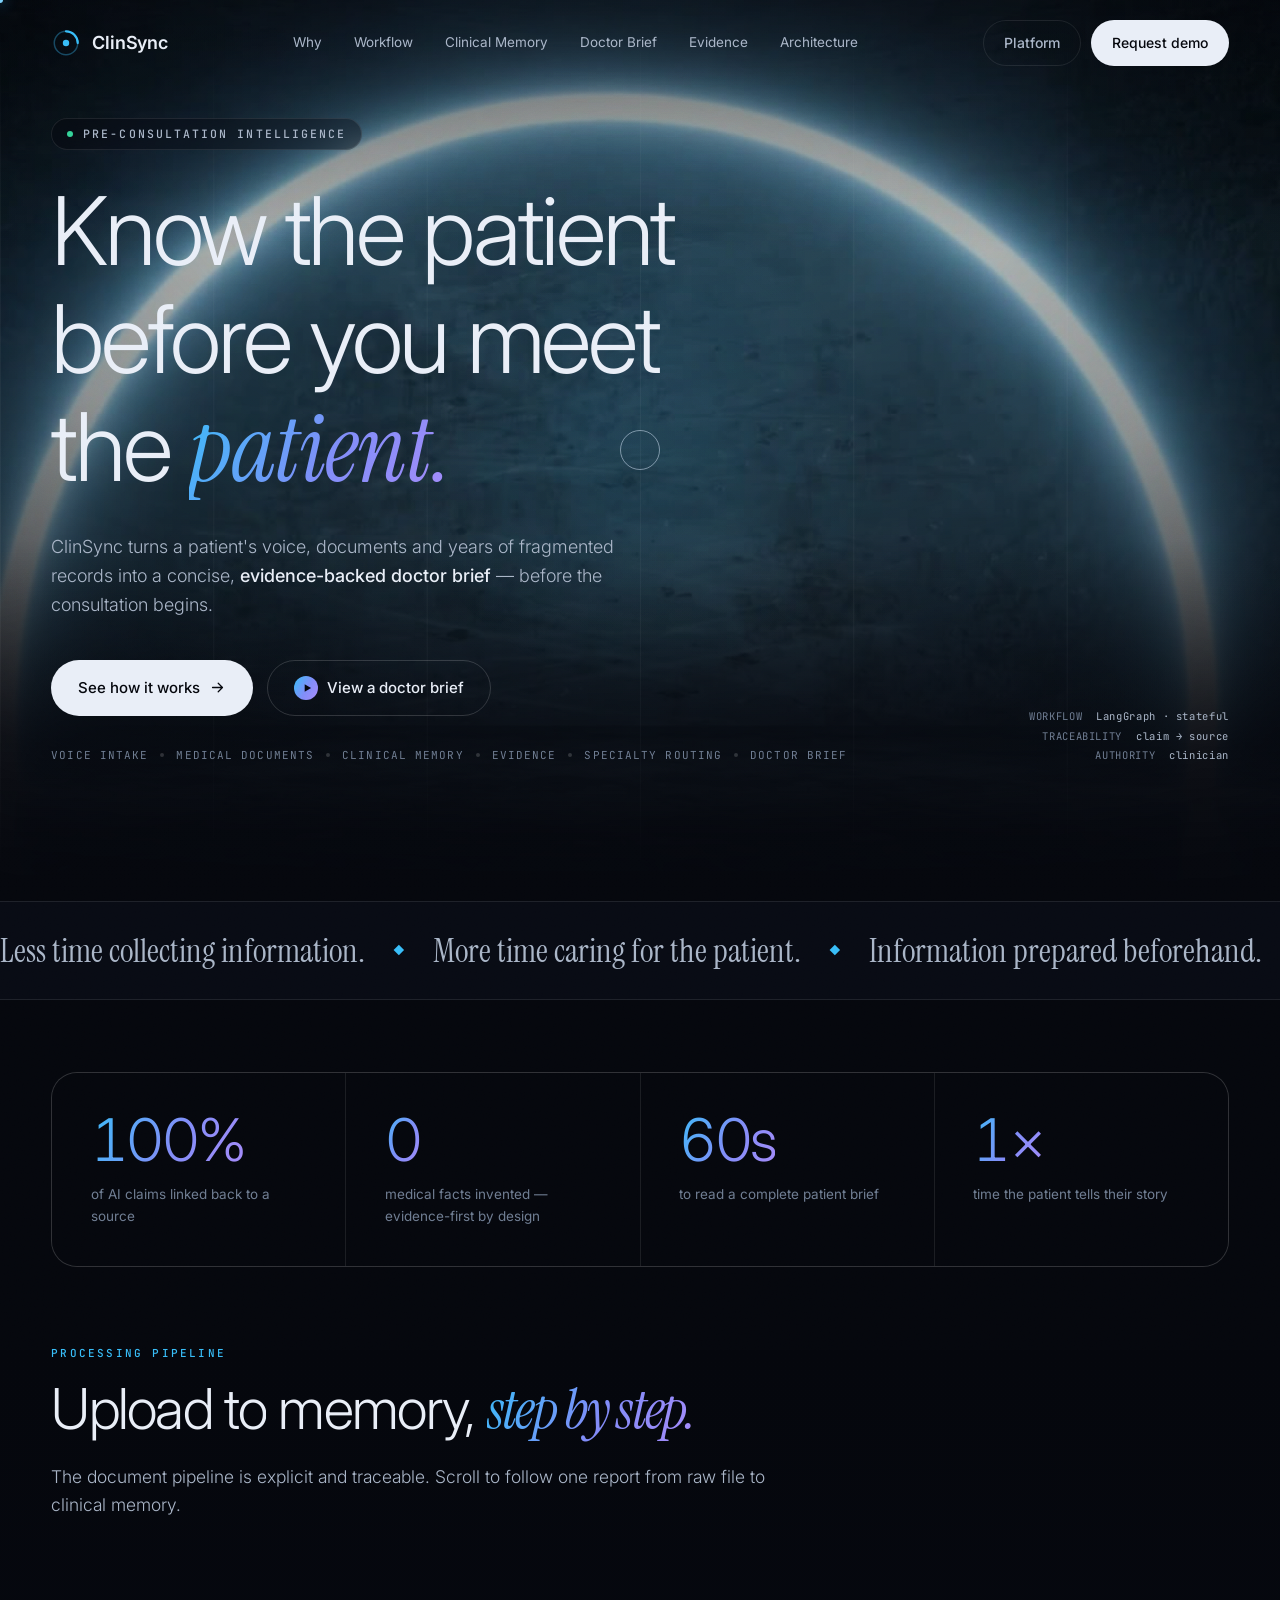
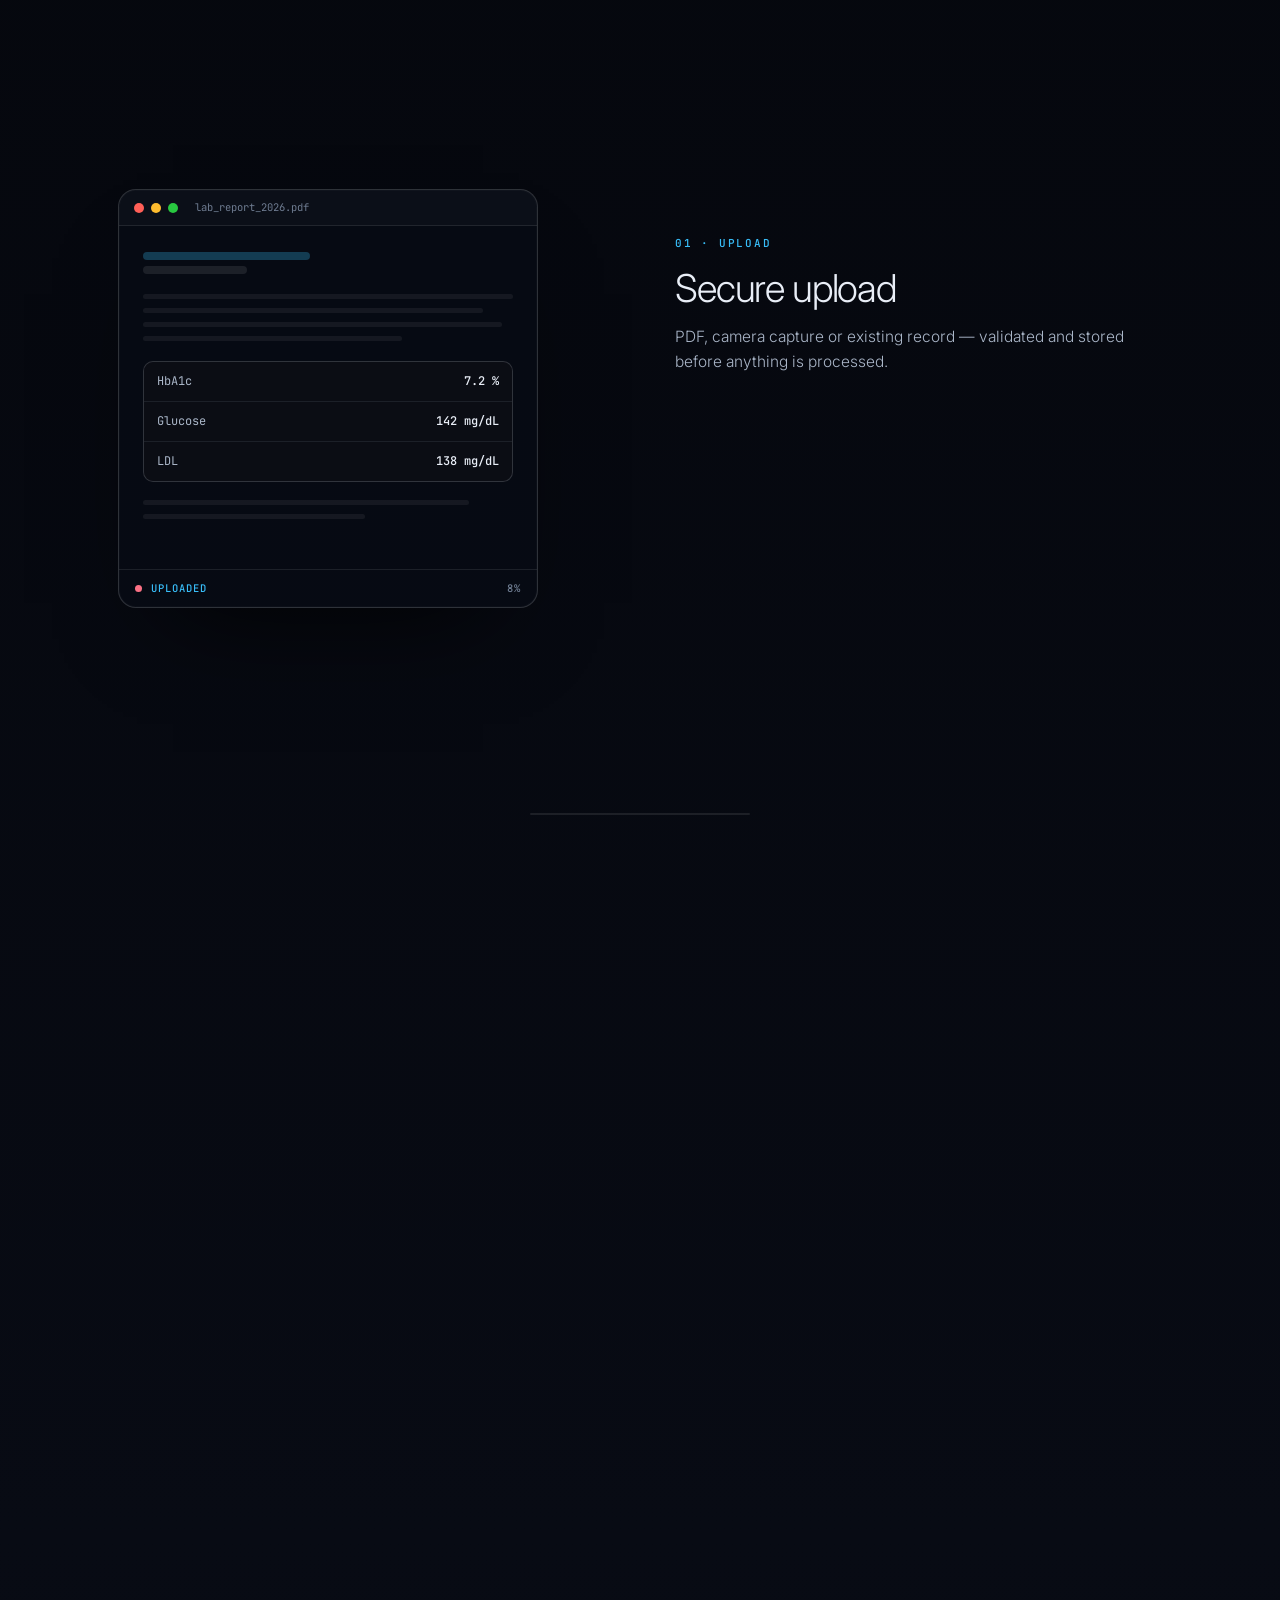
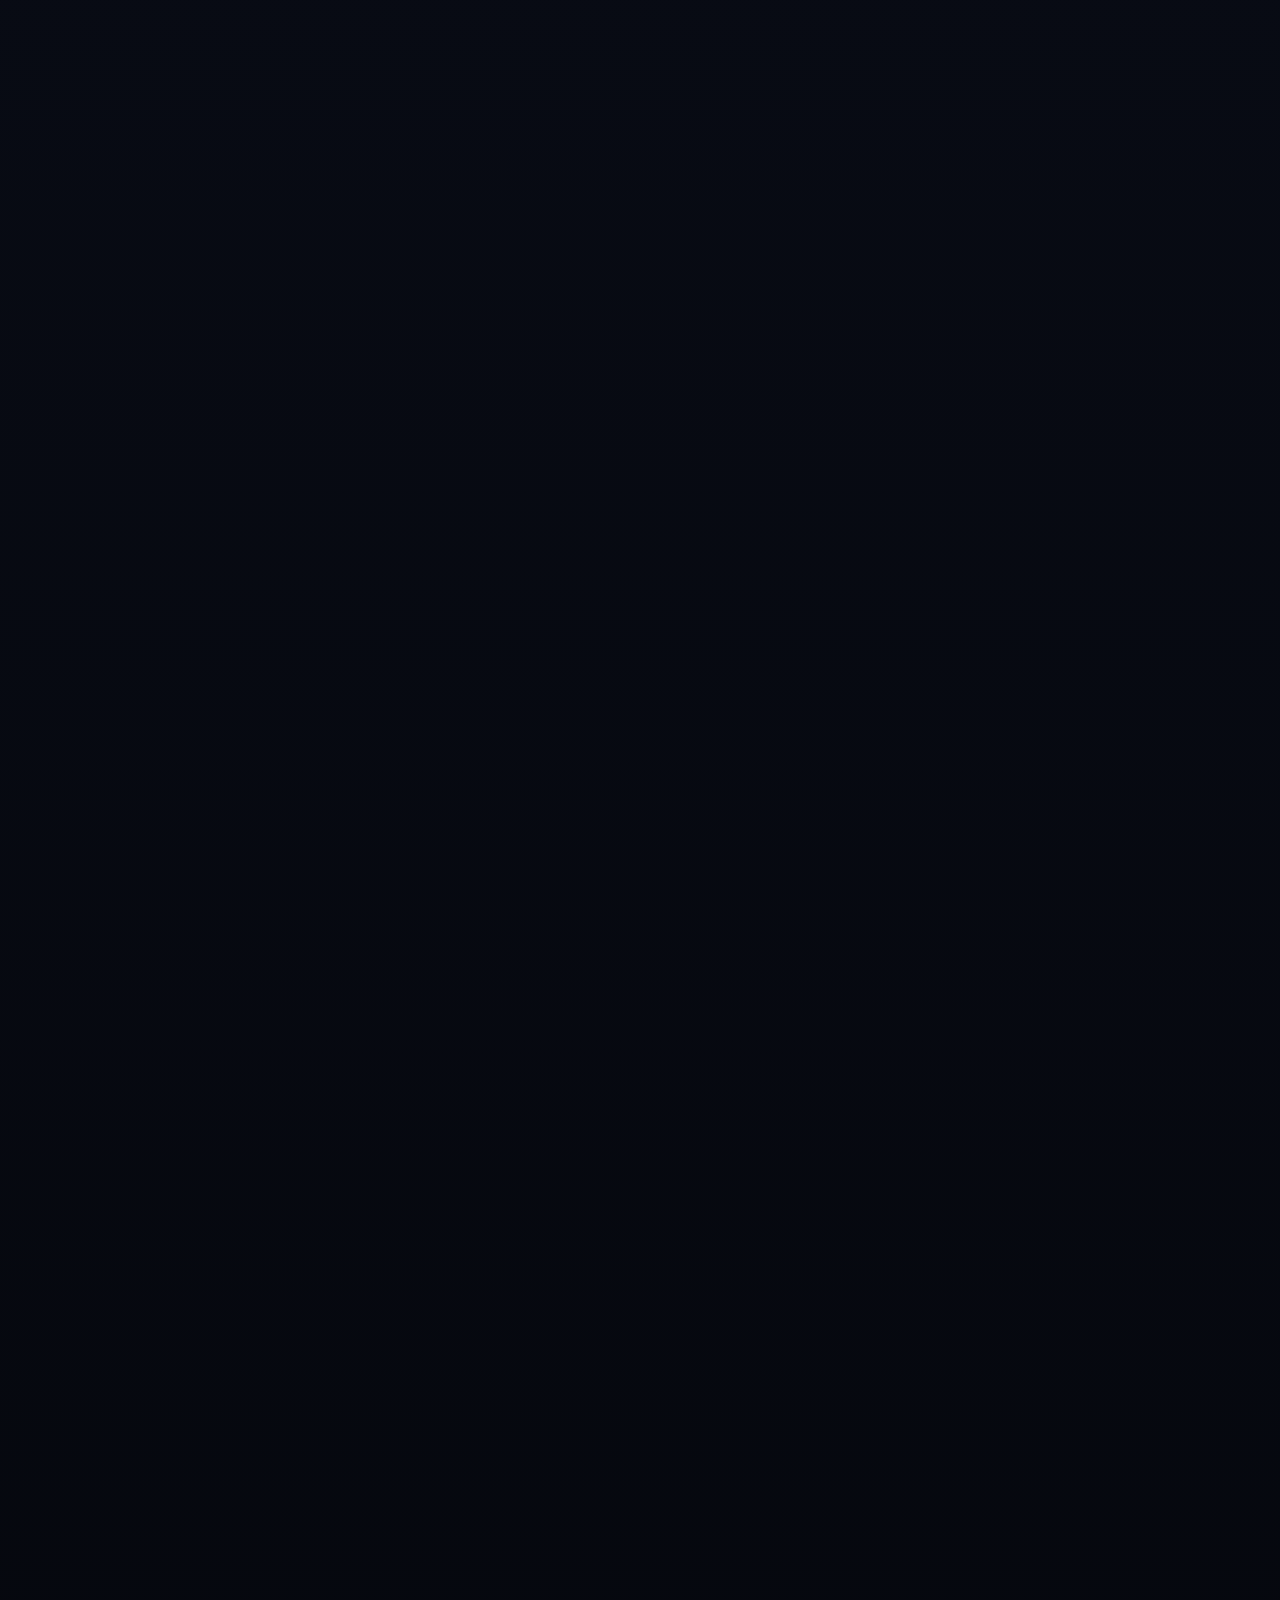
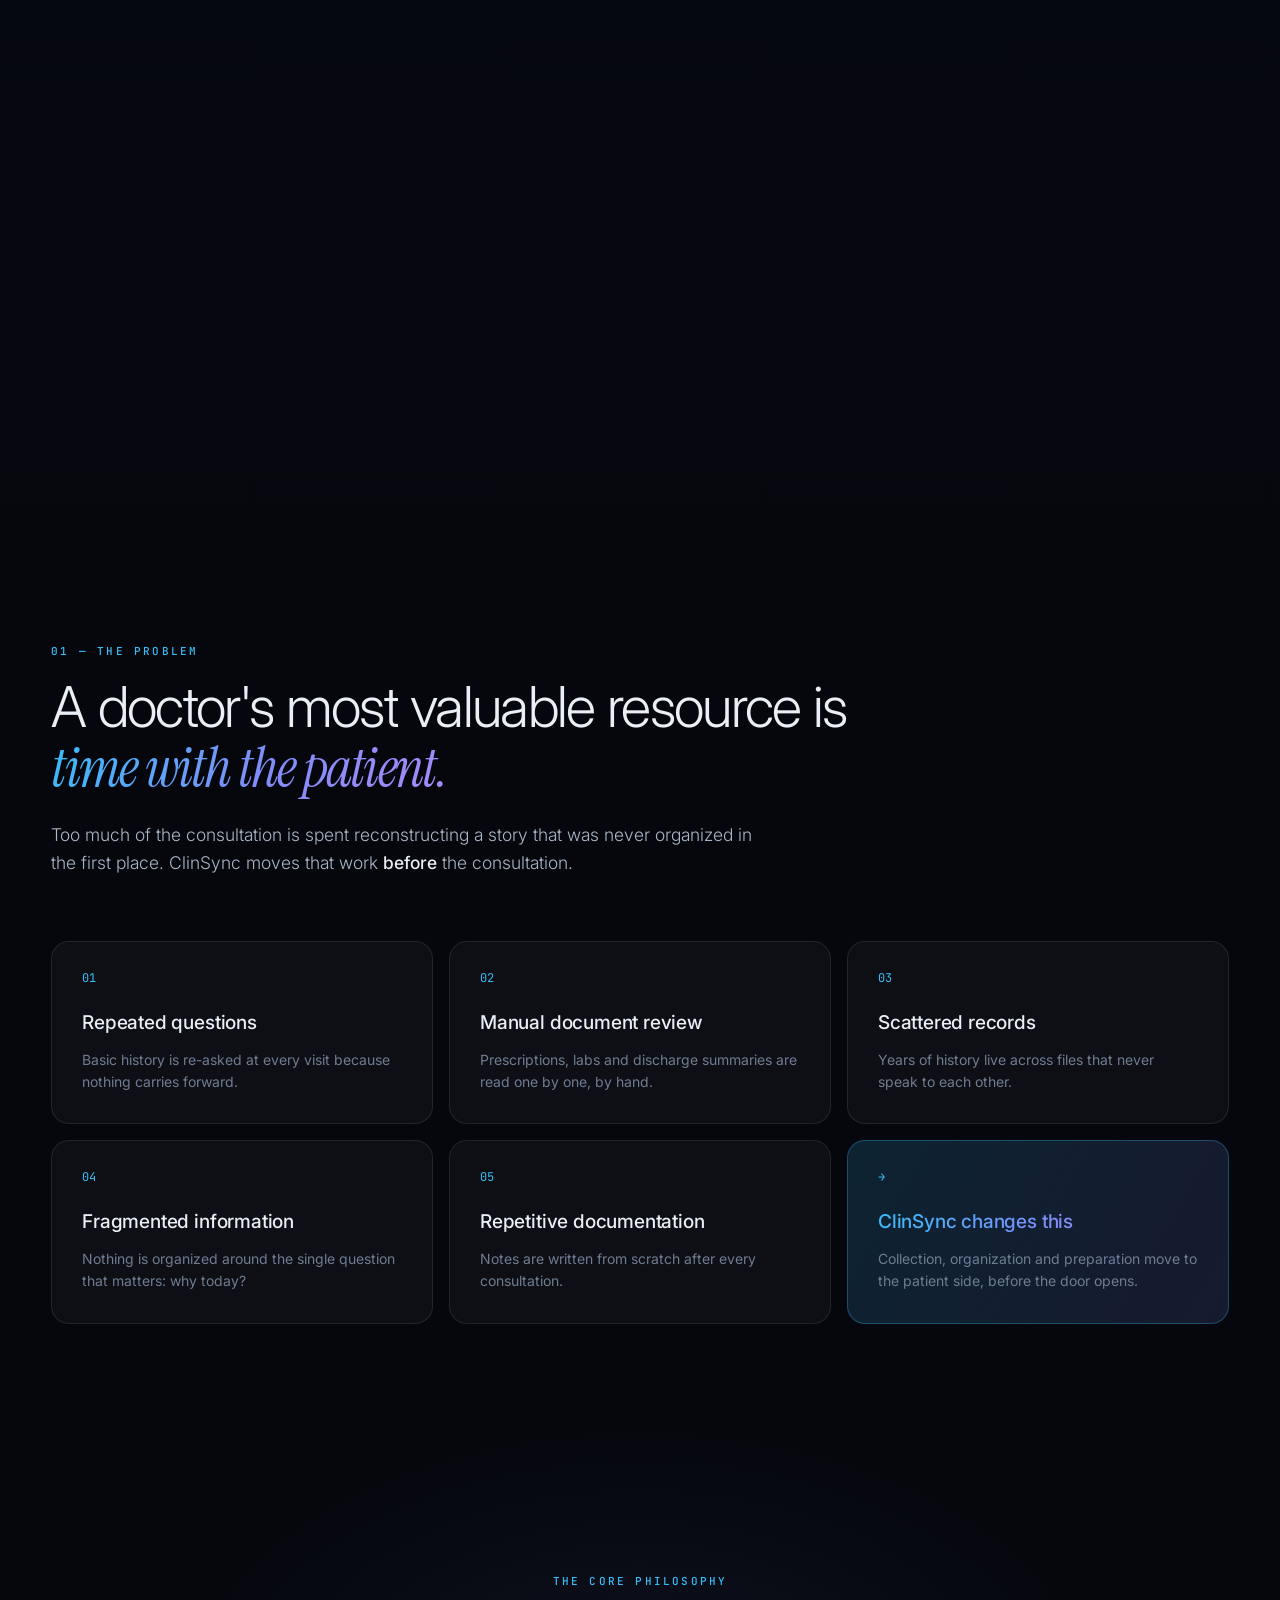
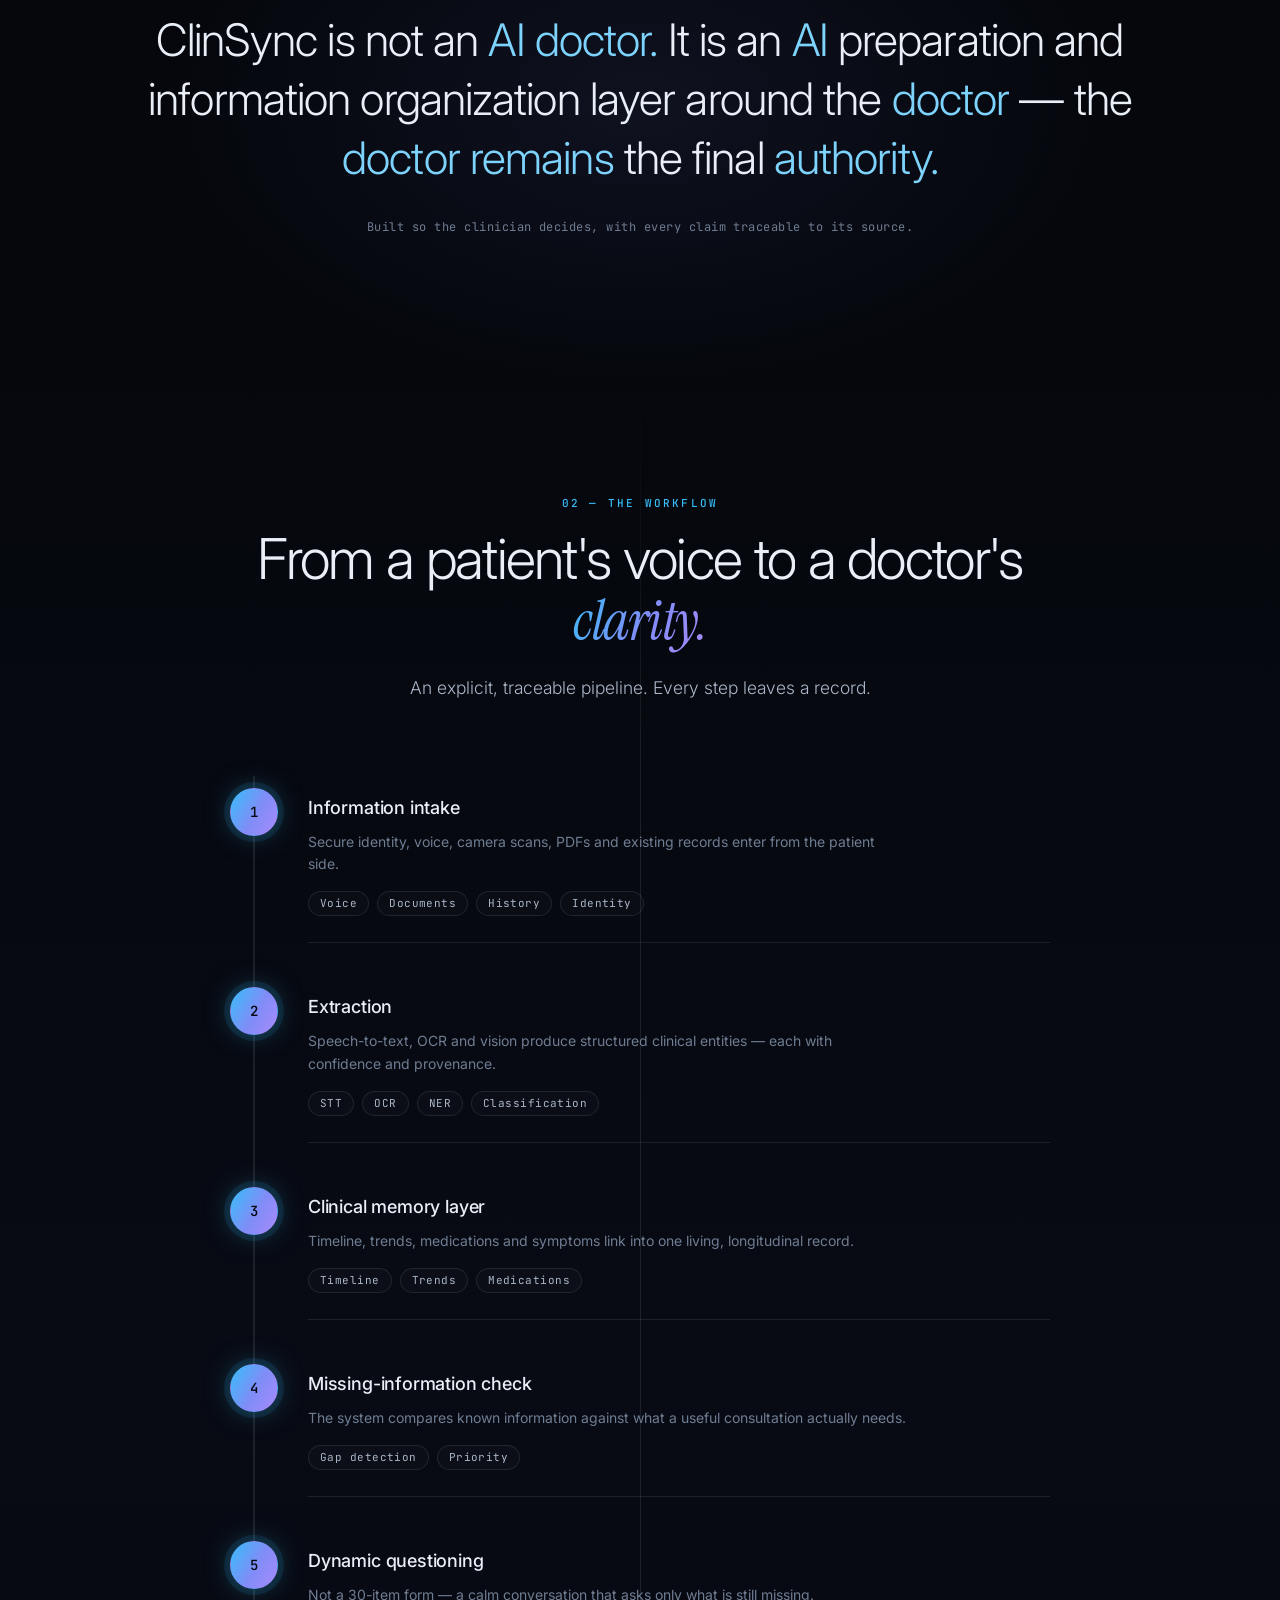
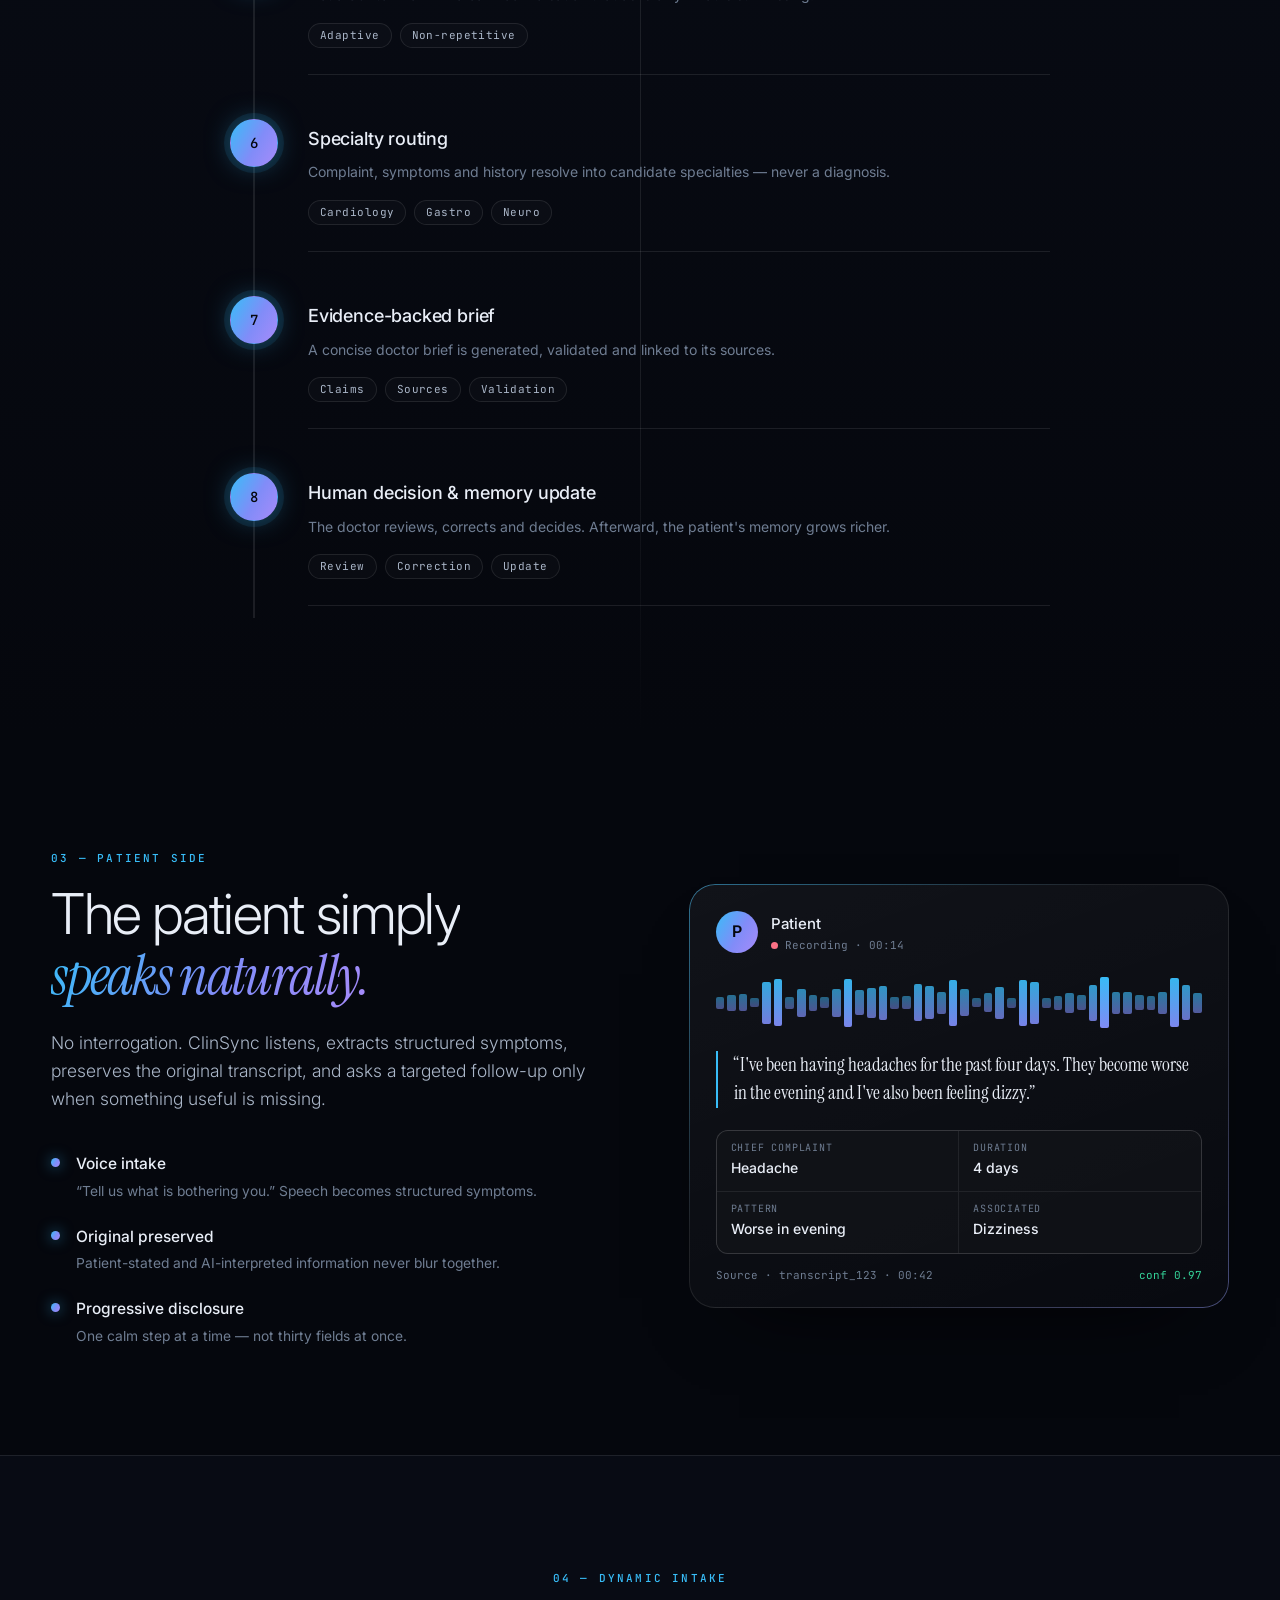
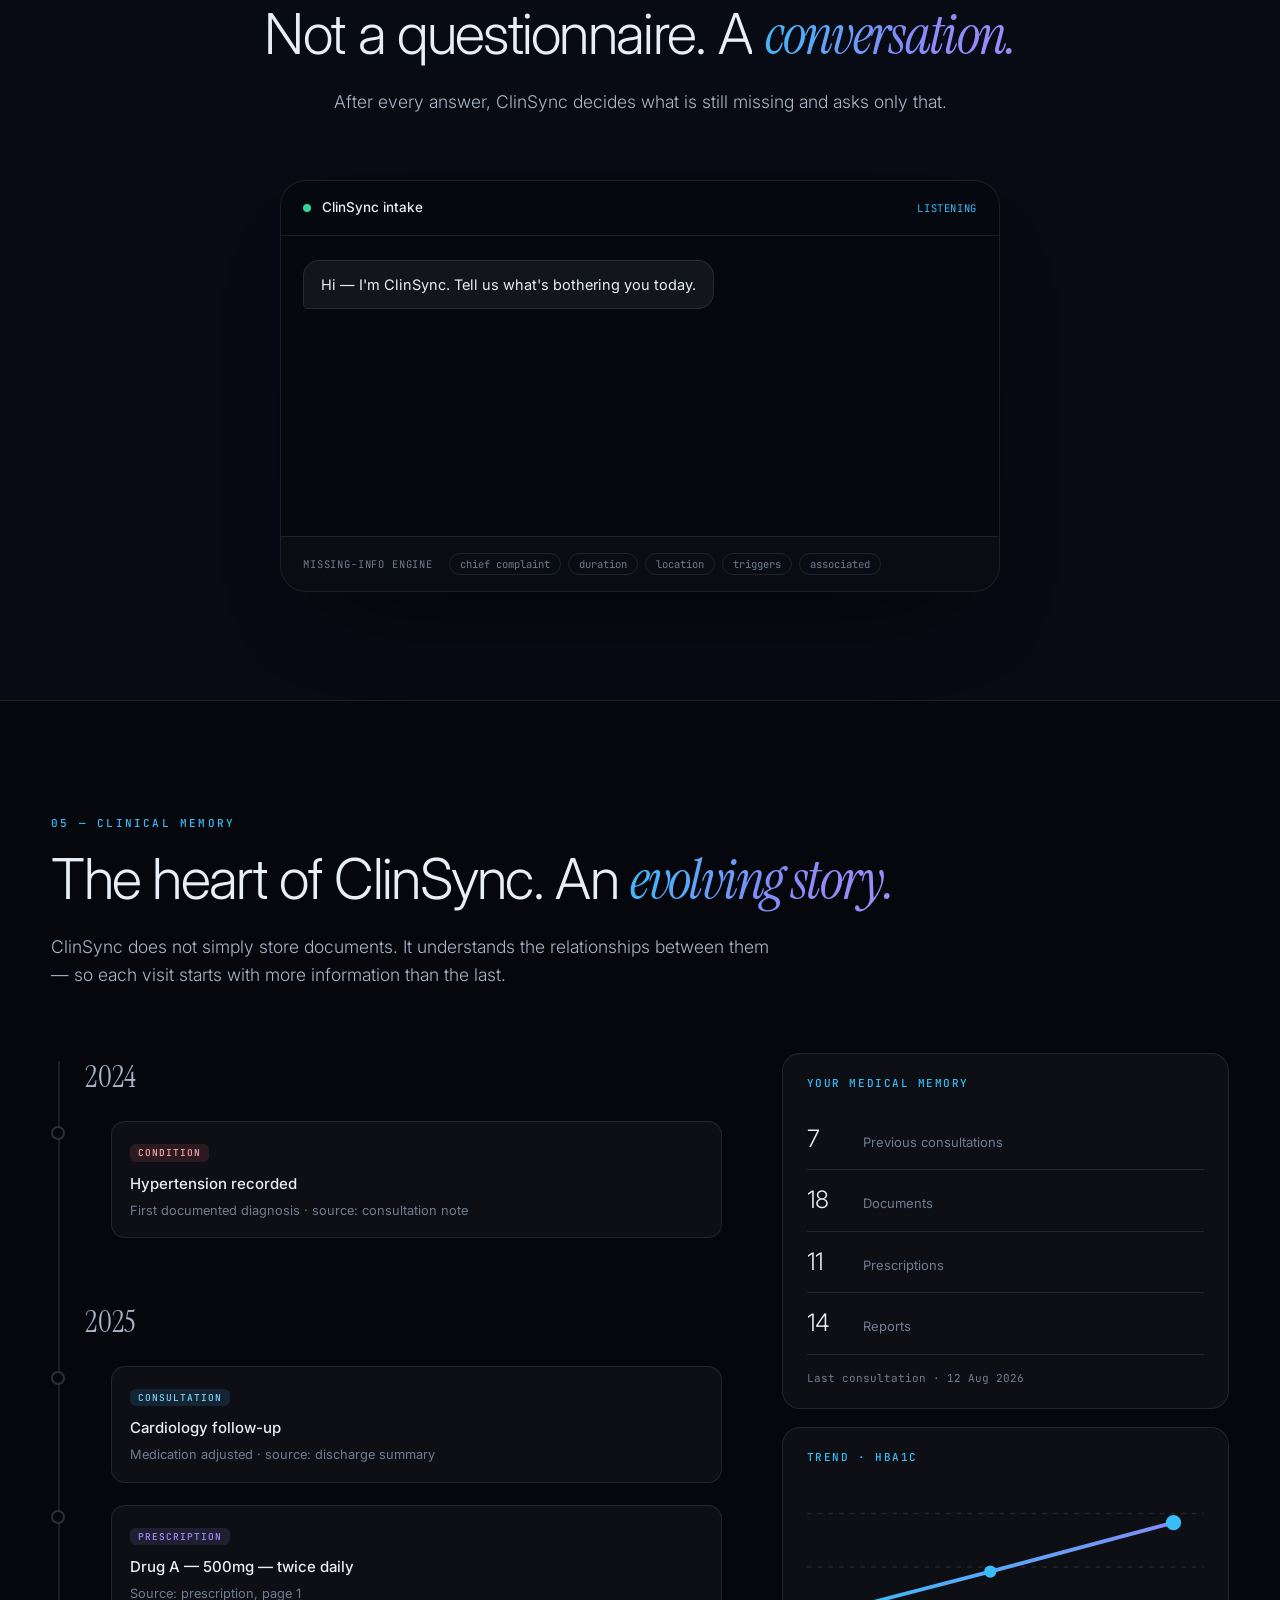
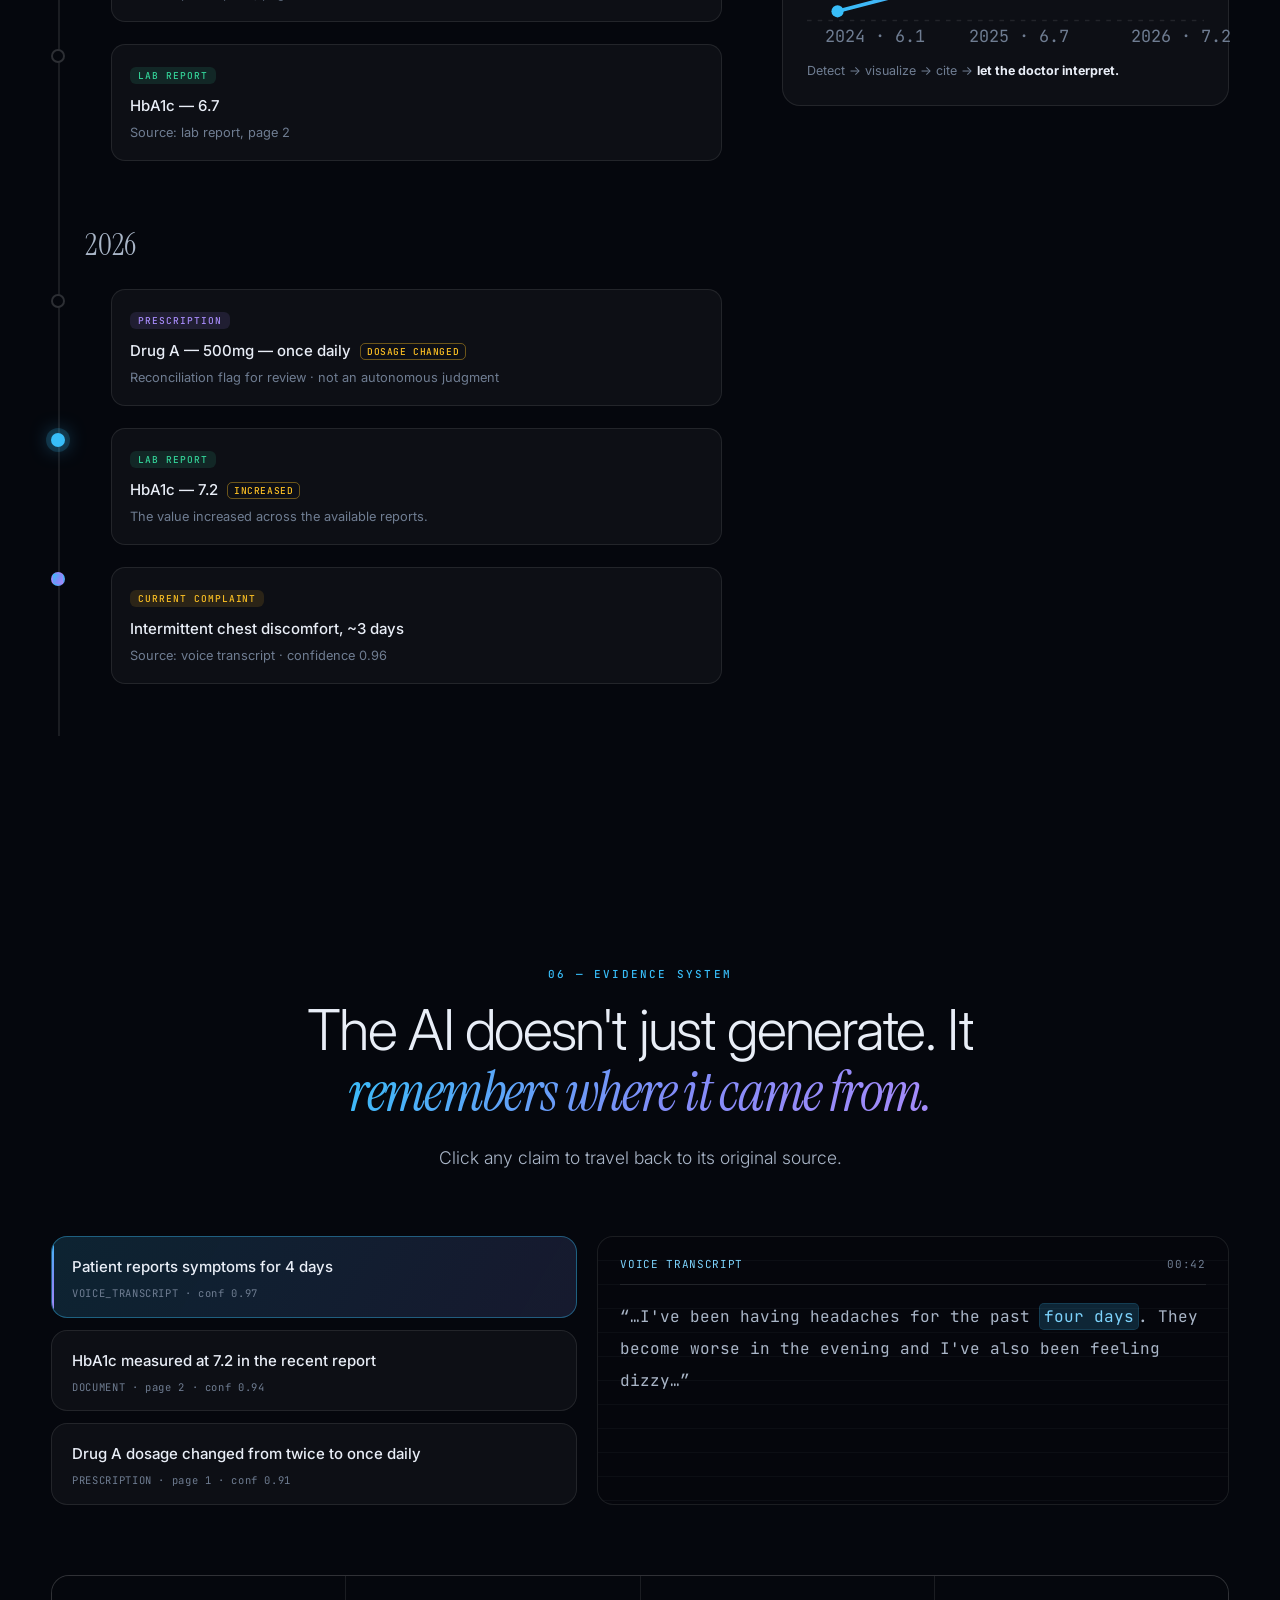
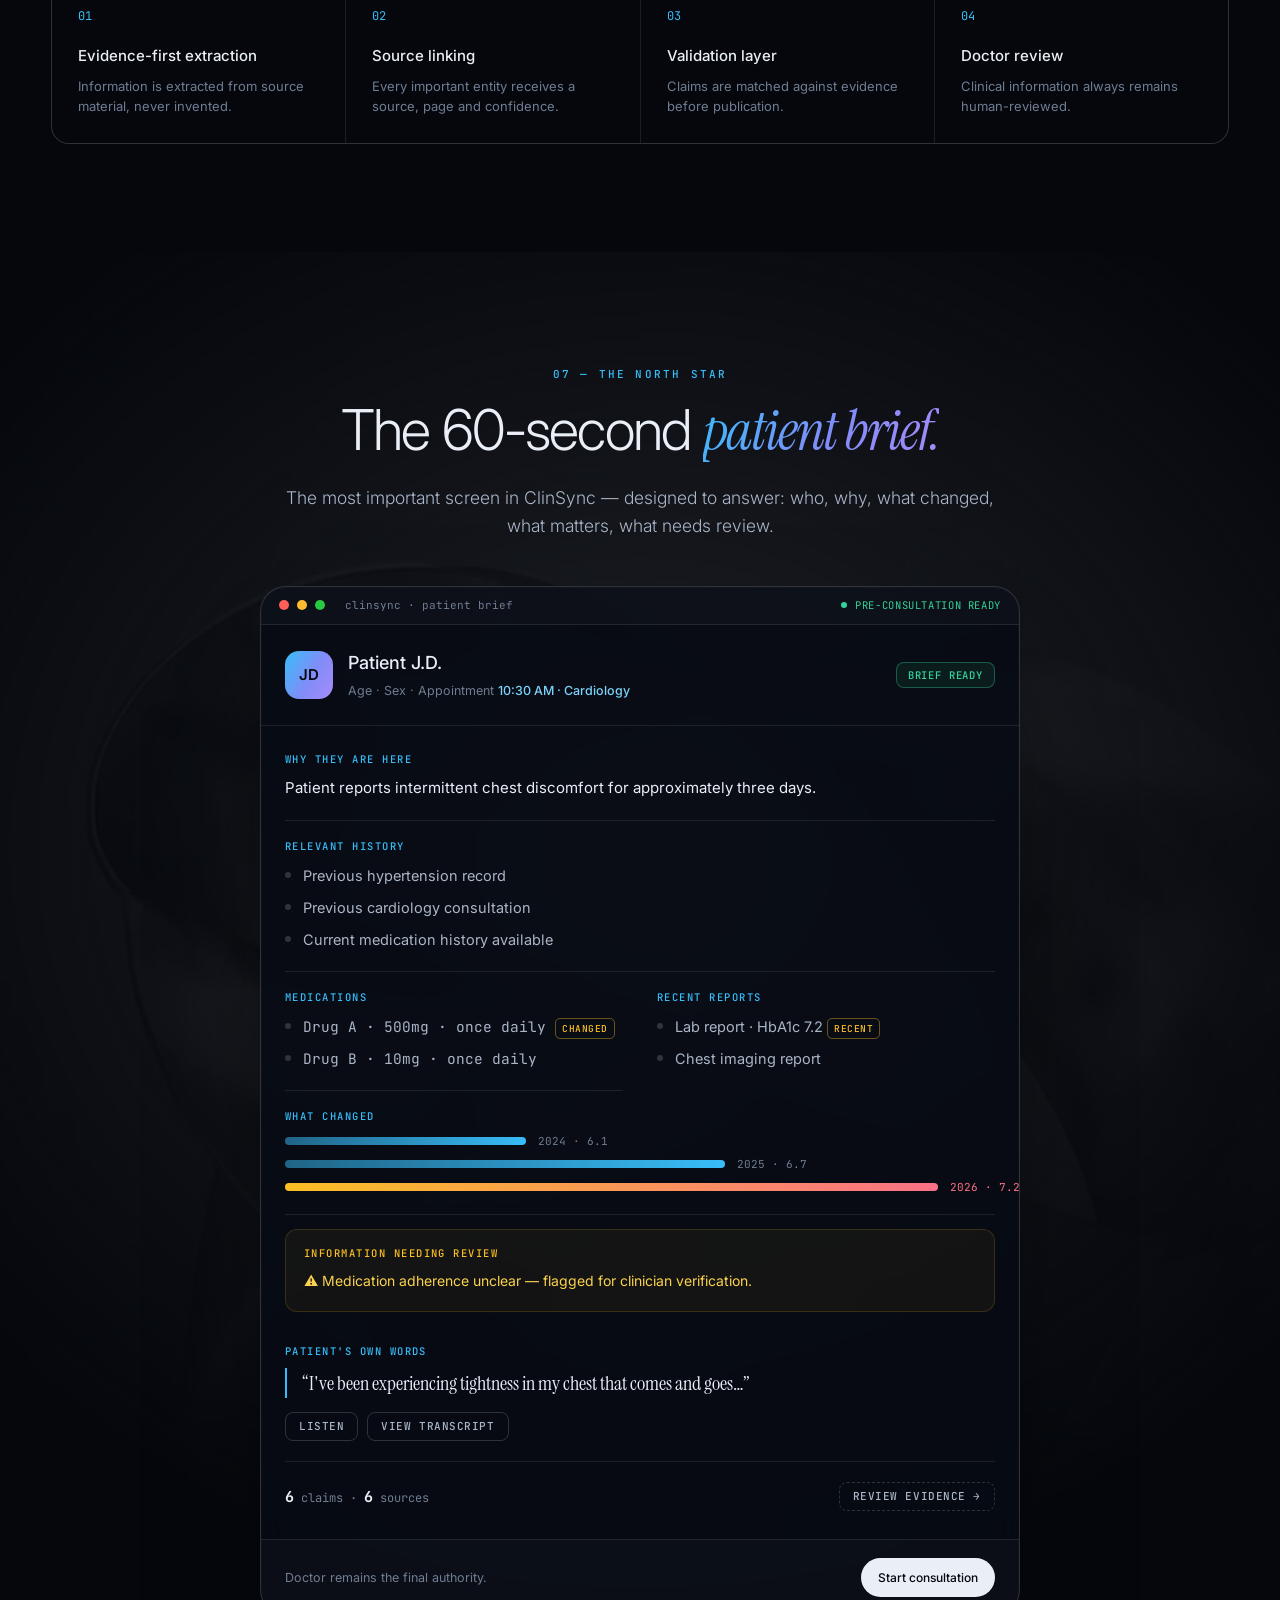
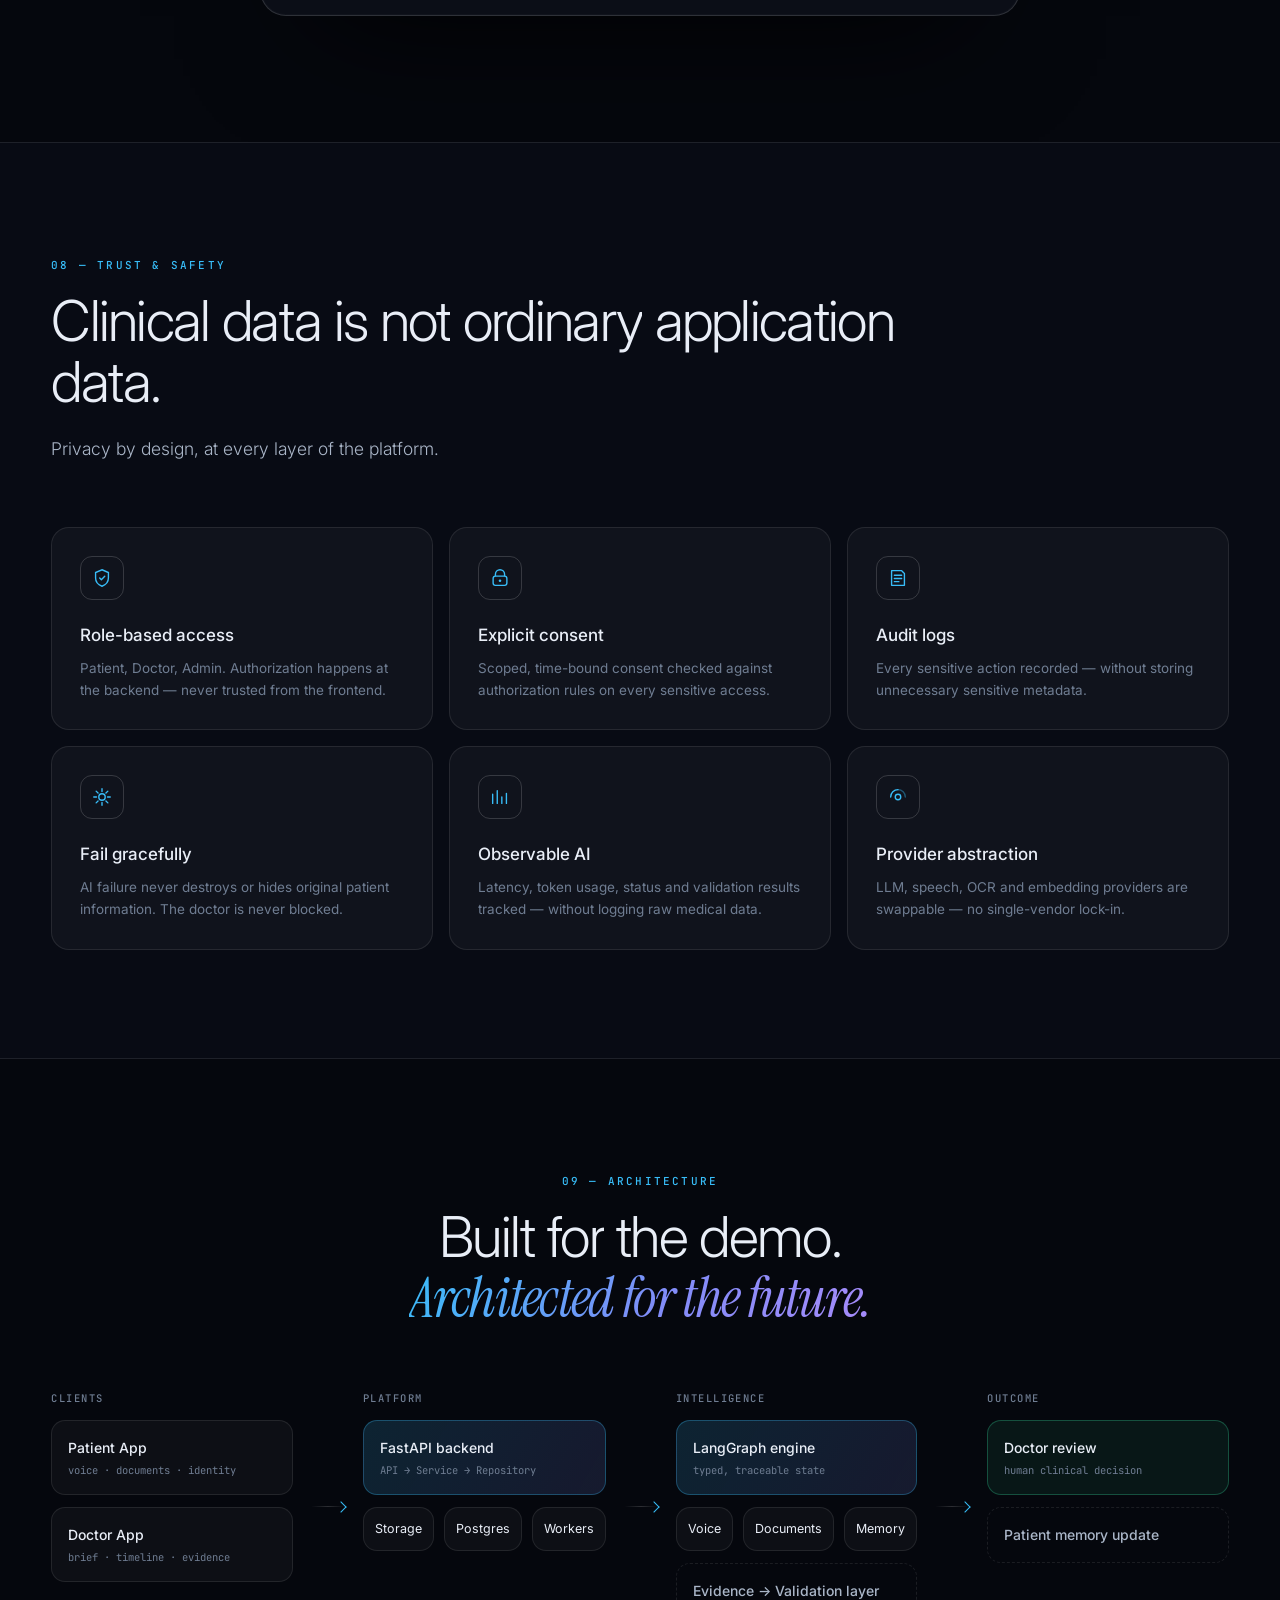
==== index.html @ a9468c3f "Add landing page index.html and assets" ====
<!DOCTYPE html>
<html lang="en">
<head>
<meta charset="UTF-8" />
<meta name="viewport" content="width=device-width, initial-scale=1.0" />
<meta name="theme-color" content="#05070d" />
<title>ClinSync — Know the patient before you meet the patient</title>
<meta name="description" content="ClinSync prepares a patient's clinical picture before the doctor walks into the consultation. Voice intake, medical documents, longitudinal clinical memory and evidence-backed doctor briefs." />
<meta property="og:title" content="ClinSync — Know the patient before you meet the patient" />
<meta property="og:description" content="AI-assisted pre-consultation intelligence and longitudinal clinical memory." />
<meta property="og:type" content="website" />
<meta name="twitter:card" content="summary_large_image" />
<link rel="preconnect" href="https://fonts.googleapis.com" />
<link rel="preconnect" href="https://fonts.gstatic.com" crossorigin />
<link href="https://fonts.googleapis.com/css2?family=Instrument+Serif:ital@0;1&family=Inter:wght@300;400;500;600;700&family=JetBrains+Mono:wght@400;500&display=swap" rel="stylesheet" />
<link rel="stylesheet" href="assets/css/style.css" />
<link rel="icon" href="data:image/svg+xml,%3Csvg xmlns='http://www.w3.org/2000/svg' viewBox='0 0 32 32'%3E%3Circle cx='16' cy='16' r='13' fill='none' stroke='%2338bdf8' stroke-width='3'/%3E%3Ccircle cx='16' cy='16' r='4' fill='%2338bdf8'/%3E%3C/svg%3E" />
</head>
<body>
<script>document.documentElement.classList.add('js');</script>
<noscript><style>
  .preloader{display:none!important}
  .reveal,.split-words{opacity:1!important;transform:none!important}
  .word__in{transform:none!important;opacity:1!important}
  .hero__title .line__in{transform:none!important}
  .cursor,.cursor-ring,.chapters,.spotlight{display:none!important}
  .scrolly__viewport{height:auto!important}
  .scrolly__sticky{position:static!important;height:auto!important;padding:40px 0}
  .sc-step{position:static!important;opacity:1!important;transform:none!important;pointer-events:auto!important;margin-bottom:30px}
  .mword{color:var(--ink)!important}
  .docscan__box{opacity:1!important;transform:none!important}
</style></noscript>

<!-- ============ PRELOADER ============ -->
<div class="preloader" id="preloader">
  <div class="preloader__inner">
    <div class="preloader__mark">
      <svg viewBox="0 0 120 120" fill="none">
        <circle class="pl-ring" cx="60" cy="60" r="46" stroke-width="1.5"/>
        <circle class="pl-ring pl-ring--2" cx="60" cy="60" r="34" stroke-width="1.5"/>
        <circle class="pl-core" cx="60" cy="60" r="6"/>
      </svg>
    </div>
    <div class="preloader__word">ClinSync</div>
    <div class="preloader__bar"><span id="plBar"></span></div>
    <div class="preloader__meta"><span>Preparing clinical memory</span><span id="plPct">0%</span></div>
  </div>
</div>

<!-- ============ ATMOSPHERE ============ -->
<div class="grain" aria-hidden="true"></div>
<div class="cursor" id="cursor" aria-hidden="true"><span class="cursor__dot"></span></div>
<div class="cursor-ring" id="cursorRing" aria-hidden="true"><span class="cursor-ring__label"></span></div>
<div class="scroll-progress" aria-hidden="true"><span id="scrollBar"></span></div>
<div class="spotlight" id="spotlight" aria-hidden="true"></div>

<nav class="chapters" id="chapters" aria-label="Section navigation">
  <span class="chapters__label">Chapters</span>
  <div class="chapters__track" id="chaptersTrack"></div>
</nav>

<!-- ============ NAV ============ -->
<header class="nav" id="nav">
  <div class="nav__inner">
    <a class="brand" href="#top" data-cursor="home" aria-label="ClinSync home">
      <span class="brand__mark">
        <svg viewBox="0 0 32 32" fill="none">
          <circle cx="16" cy="16" r="12.5" stroke="currentColor" stroke-width="1.6" opacity=".35"/>
          <path d="M16 3.5A12.5 12.5 0 0 1 28.5 16" stroke="currentColor" stroke-width="2.4" stroke-linecap="round"/>
          <circle cx="16" cy="16" r="3.4" fill="currentColor"/>
        </svg>
      </span>
      <span class="brand__name">ClinSync</span>
    </a>
    <nav class="nav__links" aria-label="Primary">
      <a href="#problem">Why</a>
      <a href="#workflow">Workflow</a>
      <a href="#memory">Clinical Memory</a>
      <a href="#brief">Doctor Brief</a>
      <a href="#evidence">Evidence</a>
      <a href="#architecture">Architecture</a>
    </nav>
    <div class="nav__actions">
      <a href="#architecture" class="btn btn--ghost" data-cursor="docs">Platform</a>
      <a href="#cta" class="btn btn--solid" data-cursor="start">Request demo</a>
      <button class="nav__burger" id="burger" aria-label="Open menu"><span></span><span></span></button>
    </div>
  </div>
</header>

<div class="mobile-menu" id="mobileMenu">
  <a href="#problem">Why ClinSync</a>
  <a href="#workflow">Workflow</a>
  <a href="#memory">Clinical Memory</a>
  <a href="#brief">Doctor Brief</a>
  <a href="#evidence">Evidence</a>
  <a href="#architecture">Architecture</a>
  <a href="#cta" class="mobile-menu__cta">Request demo</a>
</div>

<main id="top">

  <!-- ============ HERO ============ -->
  <section class="hero" id="hero">
    <div class="hero__media">
      <video class="hero__video" id="heroVideo" autoplay muted loop playsinline preload="auto" poster="assets/video/hero-dark-poster.jpg">
        <source src="assets/video/hero-dark.mp4" type="video/mp4" />
      </video>
      <div class="hero__scrim"></div>
      <div class="hero__vignette"></div>
    </div>

    <div class="hero__grid-lines" aria-hidden="true"></div>

    <div class="hero__content wrap">
      <div class="hero__eyebrow reveal">
        <span class="pulse-dot"></span>
        <span>Pre-consultation intelligence</span>
      </div>

      <h1 class="hero__title">
        <span class="line"><span class="line__in">Know the patient</span></span>
        <span class="line"><span class="line__in">before you meet</span></span>
        <span class="line"><span class="line__in">the <em>patient.</em></span></span>
      </h1>

      <p class="hero__sub reveal">
        ClinSync turns a patient's voice, documents and years of fragmented records into a
        concise, <strong>evidence-backed doctor brief</strong> — before the consultation begins.
      </p>

      <div class="hero__cta reveal">
        <a href="#workflow" class="btn btn--solid btn--lg" data-cursor="explore">
          <span>See how it works</span>
          <svg viewBox="0 0 24 24" fill="none"><path d="M5 12h14M13 6l6 6-6 6" stroke="currentColor" stroke-width="1.8" stroke-linecap="round" stroke-linejoin="round"/></svg>
        </a>
        <a href="#brief" class="btn btn--line btn--lg" data-cursor="open">
          <span class="btn__play"><svg viewBox="0 0 24 24"><path d="M8 5.5v13l11-6.5z" fill="currentColor"/></svg></span>
          View a doctor brief
        </a>
      </div>

      <div class="hero__tags reveal">
        <span>Voice Intake</span><i></i><span>Medical Documents</span><i></i><span>Clinical Memory</span><i></i><span>Evidence</span><i></i><span>Specialty Routing</span><i></i><span>Doctor Brief</span>
      </div>
    </div>

    <div class="hero__scroll reveal">
      <span>Scroll to explore</span>
      <span class="hero__scroll-line"></span>
    </div>

    <div class="hero__hud" aria-hidden="true">
      <div class="hud-row"><span class="hud-key">WORKFLOW</span><span class="hud-val">LangGraph · stateful</span></div>
      <div class="hud-row"><span class="hud-key">TRACEABILITY</span><span class="hud-val">claim → source</span></div>
      <div class="hud-row"><span class="hud-key">AUTHORITY</span><span class="hud-val">clinician</span></div>
    </div>
  </section>

  <!-- ============ MARQUEE / PRINCIPLE BAND ============ -->
  <section class="band">
    <div class="band__marquee">
      <div class="band__track">
        <span>Less time collecting information.</span><b>◆</b>
        <span>More time caring for the patient.</span><b>◆</b>
        <span>Information prepared beforehand.</span><b>◆</b>
        <span>The doctor makes the decision.</span><b>◆</b>
        <span>Evidence remains traceable.</span><b>◆</b>
        <span>Less time collecting information.</span><b>◆</b>
        <span>More time caring for the patient.</span><b>◆</b>
        <span>Information prepared beforehand.</span><b>◆</b>
        <span>The doctor makes the decision.</span><b>◆</b>
        <span>Evidence remains traceable.</span><b>◆</b>
      </div>
    </div>
  </section>

  <!-- ============ STATS ============ -->
  <section class="stats wrap" id="stats">
    <div class="stats__grid">
      <div class="stat reveal" data-counter="100" data-suffix="%">
        <div class="stat__num"><span class="stat__val">0</span></div>
        <p>of AI claims linked back to a source</p>
      </div>
      <div class="stat stat--static reveal">
        <div class="stat__num"><span class="stat__val">0</span></div>
        <p>medical facts invented — evidence-first by design</p>
      </div>
      <div class="stat reveal" data-counter="60" data-suffix="s">
        <div class="stat__num"><span class="stat__val">0</span></div>
        <p>to read a complete patient brief</p>
      </div>
      <div class="stat reveal" data-counter="1" data-suffix="×">
        <div class="stat__num"><span class="stat__val">0</span></div>
        <p>time the patient tells their story</p>
      </div>
    </div>
  </section>

  <!-- ============ SCROLLYTELLING PIPELINE ============ -->
  <section class="scrolly" id="scrolly" data-chapter="Pipeline">
    <div class="scrolly__head wrap">
      <span class="sec-tag reveal">Processing pipeline</span>
      <h2 class="sec-title reveal">Upload to memory, <em>step by step.</em></h2>
      <p class="sec-lead reveal">The document pipeline is explicit and traceable. Scroll to follow one report from raw file to clinical memory.</p>
    </div>

    <div class="scrolly__viewport">
      <div class="scrolly__sticky">
        <div class="scrolly__stage wrap">
          <div class="scrolly__visual">
            <div class="docscan" id="docscan">
              <div class="docscan__chrome"><span class="dot red"></span><span class="dot amber"></span><span class="dot green"></span><span class="docscan__name">lab_report_2026.pdf</span></div>
              <div class="docscan__page">
                <div class="docscan__letterhead"><span></span><span></span></div>
                <div class="docscan__lines"><i></i><i></i><i></i><i></i></div>
                <div class="docscan__table">
                  <div><span>HbA1c</span><b>7.2 %</b></div>
                  <div><span>Glucose</span><b>142 mg/dL</b></div>
                  <div><span>LDL</span><b>138 mg/dL</b></div>
                </div>
                <div class="docscan__lines docscan__lines--short"><i></i><i></i></div>
                <div class="docscan__beam"></div>
                <div class="docscan__box" data-box="1"></div>
                <div class="docscan__box" data-box="2"></div>
                <div class="docscan__box" data-box="3"></div>
              </div>
              <div class="docscan__status"><span class="rec"></span><span id="docscanStatus">UPLOADED</span><em id="docscanPct">0%</em></div>
            </div>
          </div>

          <div class="scrolly__copy" id="scrollyCopy">
            <div class="sc-step is-active" data-step="0">
              <span class="sc-step__k">01 · Upload</span>
              <h3>Secure upload</h3>
              <p>PDF, camera capture or existing record — validated and stored before anything is processed.</p>
            </div>
            <div class="sc-step" data-step="1">
              <span class="sc-step__k">02 · Classification</span>
              <h3>Document classification</h3>
              <p>Prescription, lab report, imaging, discharge summary — typed with an explicit confidence score.</p>
              <div class="sc-confidence"><span></span><em>LAB_REPORT · 0.96</em></div>
            </div>
            <div class="sc-step" data-step="2">
              <span class="sc-step__k">03 · OCR / Vision</span>
              <h3>Text &amp; table extraction</h3>
              <p>Vision and OCR read the page, preserving position so every value can be located later.</p>
            </div>
            <div class="sc-step" data-step="3">
              <span class="sc-step__k">04 · Entities</span>
              <h3>Medical entity extraction</h3>
              <p>Structured entities are pulled with a value, a page and a confidence — never a fact without a source.</p>
            </div>
            <div class="sc-step" data-step="4">
              <span class="sc-step__k">05 · Validation</span>
              <h3>Evidence linking</h3>
              <p>Each extracted item is bound to its source span, then validated before it reaches clinical memory.</p>
            </div>
            <div class="sc-step" data-step="5">
              <span class="sc-step__k">06 · Memory</span>
              <h3>Clinical memory</h3>
              <p>The report becomes part of the timeline, the trends and the next doctor brief.</p>
            </div>
          </div>
        </div>
        <div class="scrolly__progress"><span id="scrollyBar"></span></div>
      </div>
    </div>
  </section>

  <!-- ============ PROBLEM ============ -->
  <section class="section problem" id="problem">
    <div class="wrap">
      <div class="sec-head">
        <span class="sec-tag reveal">01 — The problem</span>
        <h2 class="sec-title reveal">
          A doctor's most valuable resource is <em>time with the patient.</em>
        </h2>
        <p class="sec-lead reveal">
          Too much of the consultation is spent reconstructing a story that was never
          organized in the first place. ClinSync moves that work <strong>before</strong> the consultation.
        </p>
      </div>

      <div class="problem__grid">
        <article class="pcard reveal" data-tilt>
          <div class="pcard__idx">01</div>
          <h3>Repeated questions</h3>
          <p>Basic history is re-asked at every visit because nothing carries forward.</p>
          <div class="pcard__glow"></div>
        </article>
        <article class="pcard reveal" data-tilt>
          <div class="pcard__idx">02</div>
          <h3>Manual document review</h3>
          <p>Prescriptions, labs and discharge summaries are read one by one, by hand.</p>
          <div class="pcard__glow"></div>
        </article>
        <article class="pcard reveal" data-tilt>
          <div class="pcard__idx">03</div>
          <h3>Scattered records</h3>
          <p>Years of history live across files that never speak to each other.</p>
          <div class="pcard__glow"></div>
        </article>
        <article class="pcard reveal" data-tilt>
          <div class="pcard__idx">04</div>
          <h3>Fragmented information</h3>
          <p>Nothing is organized around the single question that matters: why today?</p>
          <div class="pcard__glow"></div>
        </article>
        <article class="pcard reveal" data-tilt>
          <div class="pcard__idx">05</div>
          <h3>Repetitive documentation</h3>
          <p>Notes are written from scratch after every consultation.</p>
          <div class="pcard__glow"></div>
        </article>
        <article class="pcard pcard--accent reveal" data-tilt>
          <div class="pcard__idx">→</div>
          <h3>ClinSync changes this</h3>
          <p>Collection, organization and preparation move to the patient side, before the door opens.</p>
          <div class="pcard__glow"></div>
        </article>
      </div>
    </div>
  </section>

  <!-- ============ MANIFESTO ============ -->
  <section class="manifesto" id="manifesto" data-chapter="Manifesto">
    <div class="manifesto__glow" aria-hidden="true"></div>
    <div class="wrap">
      <span class="sec-tag sec-tag--center reveal">The core philosophy</span>
      <p class="manifesto__text" id="manifestoText">ClinSync is not an AI doctor. It is an AI preparation and information organization layer around the doctor — the doctor remains the final authority.</p>
      <p class="manifesto__note reveal">Built so the clinician decides, with every claim traceable to its source.</p>
    </div>
  </section>

  <!-- ============ WORKFLOW PIPELINE ============ -->
  <section class="section workflow" id="workflow">
    <div class="workflow__bgline" aria-hidden="true"></div>
    <div class="wrap">
      <div class="sec-head sec-head--center">
        <span class="sec-tag reveal">02 — The workflow</span>
        <h2 class="sec-title reveal">From a patient's voice to a doctor's <em>clarity.</em></h2>
        <p class="sec-lead reveal">An explicit, traceable pipeline. Every step leaves a record.</p>
      </div>

      <div class="flow">
        <div class="flow__rail" aria-hidden="true"><span id="flowRail"></span></div>

        <div class="flow__step reveal" data-step="1">
          <div class="flow__node"><span>1</span></div>
          <div class="flow__body">
            <h3>Information intake</h3>
            <p>Secure identity, voice, camera scans, PDFs and existing records enter from the patient side.</p>
            <div class="flow__chips"><span>Voice</span><span>Documents</span><span>History</span><span>Identity</span></div>
          </div>
        </div>

        <div class="flow__step reveal" data-step="2">
          <div class="flow__node"><span>2</span></div>
          <div class="flow__body">
            <h3>Extraction</h3>
            <p>Speech-to-text, OCR and vision produce structured clinical entities — each with confidence and provenance.</p>
            <div class="flow__chips"><span>STT</span><span>OCR</span><span>NER</span><span>Classification</span></div>
          </div>
        </div>

        <div class="flow__step reveal" data-step="3">
          <div class="flow__node"><span>3</span></div>
          <div class="flow__body">
            <h3>Clinical memory layer</h3>
            <p>Timeline, trends, medications and symptoms link into one living, longitudinal record.</p>
            <div class="flow__chips"><span>Timeline</span><span>Trends</span><span>Medications</span></div>
          </div>
        </div>

        <div class="flow__step reveal" data-step="4">
          <div class="flow__node"><span>4</span></div>
          <div class="flow__body">
            <h3>Missing-information check</h3>
            <p>The system compares known information against what a useful consultation actually needs.</p>
            <div class="flow__chips"><span>Gap detection</span><span>Priority</span></div>
          </div>
        </div>

        <div class="flow__step reveal" data-step="5">
          <div class="flow__node"><span>5</span></div>
          <div class="flow__body">
            <h3>Dynamic questioning</h3>
            <p>Not a 30-item form — a calm conversation that asks only what is still missing.</p>
            <div class="flow__chips"><span>Adaptive</span><span>Non-repetitive</span></div>
          </div>
        </div>

        <div class="flow__step reveal" data-step="6">
          <div class="flow__node"><span>6</span></div>
          <div class="flow__body">
            <h3>Specialty routing</h3>
            <p>Complaint, symptoms and history resolve into candidate specialties — never a diagnosis.</p>
            <div class="flow__chips"><span>Cardiology</span><span>Gastro</span><span>Neuro</span></div>
          </div>
        </div>

        <div class="flow__step reveal" data-step="7">
          <div class="flow__node"><span>7</span></div>
          <div class="flow__body">
            <h3>Evidence-backed brief</h3>
            <p>A concise doctor brief is generated, validated and linked to its sources.</p>
            <div class="flow__chips"><span>Claims</span><span>Sources</span><span>Validation</span></div>
          </div>
        </div>

        <div class="flow__step reveal" data-step="8">
          <div class="flow__node"><span>8</span></div>
          <div class="flow__body">
            <h3>Human decision & memory update</h3>
            <p>The doctor reviews, corrects and decides. Afterward, the patient's memory grows richer.</p>
            <div class="flow__chips"><span>Review</span><span>Correction</span><span>Update</span></div>
          </div>
        </div>
      </div>
    </div>
  </section>

  <!-- ============ PATIENT SIDE / VOICE ============ -->
  <section class="section patient" id="patient">
    <div class="wrap">
      <div class="split">
        <div class="split__copy">
          <span class="sec-tag reveal">03 — Patient side</span>
          <h2 class="sec-title reveal">The patient simply <em>speaks naturally.</em></h2>
          <p class="sec-lead reveal">
            No interrogation. ClinSync listens, extracts structured symptoms, preserves the
            original transcript, and asks a targeted follow-up only when something useful is missing.
          </p>

          <ul class="feature-list">
            <li class="reveal">
              <span class="fl-dot"></span>
              <div><strong>Voice intake</strong><p>“Tell us what is bothering you.” Speech becomes structured symptoms.</p></div>
            </li>
            <li class="reveal">
              <span class="fl-dot"></span>
              <div><strong>Original preserved</strong><p>Patient-stated and AI-interpreted information never blur together.</p></div>
            </li>
            <li class="reveal">
              <span class="fl-dot"></span>
              <div><strong>Progressive disclosure</strong><p>One calm step at a time — not thirty fields at once.</p></div>
            </li>
          </ul>
        </div>

        <div class="split__visual reveal">
          <div class="voice-card" data-tilt>
            <div class="voice-card__top">
              <div class="voice-card__avatar">P</div>
              <div>
                <div class="voice-card__name">Patient</div>
                <div class="voice-card__status"><span class="rec"></span> Recording · 00:14</div>
              </div>
            </div>
            <div class="voice-card__wave" id="voiceWave" aria-hidden="true"></div>
            <p class="voice-card__quote">“I've been having headaches for the past four days. They become worse in the evening and I've also been feeling dizzy.”</p>
            <div class="voice-card__result">
              <div class="vr"><span class="vr-k">Chief complaint</span><span class="vr-v">Headache</span></div>
              <div class="vr"><span class="vr-k">Duration</span><span class="vr-v">4 days</span></div>
              <div class="vr"><span class="vr-k">Pattern</span><span class="vr-v">Worse in evening</span></div>
              <div class="vr"><span class="vr-k">Associated</span><span class="vr-v">Dizziness</span></div>
            </div>
            <div class="voice-card__src">Source · transcript_123 · 00:42 <span class="conf">conf 0.97</span></div>
          </div>
        </div>
      </div>
    </div>
  </section>

  <!-- ============ DYNAMIC INTAKE ============ -->
  <section class="section intake" id="intake">
    <div class="wrap">
      <div class="sec-head sec-head--center">
        <span class="sec-tag reveal">04 — Dynamic intake</span>
        <h2 class="sec-title reveal">Not a questionnaire. A <em>conversation.</em></h2>
        <p class="sec-lead reveal">After every answer, ClinSync decides what is still missing and asks only that.</p>
      </div>

      <div class="chat reveal" id="chat">
        <div class="chat__head">
          <span class="chat__dot"></span>
          <span>ClinSync intake</span>
          <span class="chat__phase" id="chatPhase">extracting known information…</span>
        </div>
        <div class="chat__log" id="chatLog"></div>
        <div class="chat__foot">
          <span class="chat__engine">Missing-info engine</span>
          <div class="chat__fields" id="chatFields">
            <span class="cf" data-f="chief_complaint">chief complaint</span>
            <span class="cf" data-f="duration">duration</span>
            <span class="cf" data-f="location">location</span>
            <span class="cf" data-f="triggers">triggers</span>
            <span class="cf" data-f="associated">associated</span>
          </div>
        </div>
      </div>
    </div>
  </section>

  <!-- ============ CLINICAL MEMORY ============ -->
  <section class="section memory" id="memory">
    <div class="wrap">
      <div class="sec-head">
        <span class="sec-tag reveal">05 — Clinical memory</span>
        <h2 class="sec-title reveal">The heart of ClinSync. An <em>evolving story.</em></h2>
        <p class="sec-lead reveal">
          ClinSync does not simply store documents. It understands the relationships between them —
          so each visit starts with more information than the last.
        </p>
      </div>

      <div class="memory__layout">
        <div class="timeline reveal" id="timeline">
          <div class="timeline__rail" aria-hidden="true"><span id="tlRail"></span></div>

          <div class="tl-year">
            <div class="tl-year__label">2024</div>
            <div class="tl-event" data-kind="condition">
              <div class="tl-event__dot"></div>
              <div class="tl-event__card">
                <span class="tl-kind tl-kind--condition">Condition</span>
                <h4>Hypertension recorded</h4>
                <p>First documented diagnosis · source: consultation note</p>
              </div>
            </div>
          </div>

          <div class="tl-year">
            <div class="tl-year__label">2025</div>
            <div class="tl-event" data-kind="consult">
              <div class="tl-event__dot"></div>
              <div class="tl-event__card">
                <span class="tl-kind tl-kind--consult">Consultation</span>
                <h4>Cardiology follow-up</h4>
                <p>Medication adjusted · source: discharge summary</p>
              </div>
            </div>
            <div class="tl-event" data-kind="prescription">
              <div class="tl-event__dot"></div>
              <div class="tl-event__card">
                <span class="tl-kind tl-kind--prescription">Prescription</span>
                <h4>Drug A — 500mg — twice daily</h4>
                <p>Source: prescription, page 1</p>
              </div>
            </div>
            <div class="tl-event" data-kind="lab">
              <div class="tl-event__dot"></div>
              <div class="tl-event__card">
                <span class="tl-kind tl-kind--lab">Lab report</span>
                <h4>HbA1c — 6.7</h4>
                <p>Source: lab report, page 2</p>
              </div>
            </div>
          </div>

          <div class="tl-year">
            <div class="tl-year__label">2026</div>
            <div class="tl-event" data-kind="prescription">
              <div class="tl-event__dot"></div>
              <div class="tl-event__card">
                <span class="tl-kind tl-kind--prescription">Prescription</span>
                <h4>Drug A — 500mg — once daily <i class="flag">dosage changed</i></h4>
                <p>Reconciliation flag for review · not an autonomous judgment</p>
              </div>
            </div>
            <div class="tl-event" data-kind="lab">
              <div class="tl-event__dot is-active"></div>
              <div class="tl-event__card">
                <span class="tl-kind tl-kind--lab">Lab report</span>
                <h4>HbA1c — 7.2 <i class="flag">increased</i></h4>
                <p>The value increased across the available reports.</p>
              </div>
            </div>
            <div class="tl-event" data-kind="voice">
              <div class="tl-event__dot is-current"></div>
              <div class="tl-event__card">
                <span class="tl-kind tl-kind--voice">Current complaint</span>
                <h4>Intermittent chest discomfort, ~3 days</h4>
                <p>Source: voice transcript · confidence 0.96</p>
              </div>
            </div>
          </div>
        </div>

        <aside class="memory__side">
          <div class="side-card reveal">
            <span class="side-card__k">Your Medical Memory</span>
            <div class="side-stat"><b>7</b><span>Previous consultations</span></div>
            <div class="side-stat"><b>18</b><span>Documents</span></div>
            <div class="side-stat"><b>11</b><span>Prescriptions</span></div>
            <div class="side-stat"><b>14</b><span>Reports</span></div>
            <div class="side-card__foot">Last consultation · 12 Aug 2026</div>
          </div>
          <div class="side-card side-card--trend reveal">
            <span class="side-card__k">Trend · HbA1c</span>
            <svg class="trend" viewBox="0 0 260 110" preserveAspectRatio="none">
              <defs>
                <linearGradient id="tg" x1="0" y1="0" x2="1" y2="0">
                  <stop offset="0" stop-color="#38bdf8"/><stop offset="1" stop-color="#818cf8"/>
                </linearGradient>
              </defs>
              <path class="trend__grid" d="M0 90H260M0 55H260M0 20H260"/>
              <path class="trend__path" d="M20 84 L120 58 L240 26" fill="none"/>
              <circle class="trend__pt" cx="20" cy="84" r="4"/>
              <circle class="trend__pt" cx="120" cy="58" r="4"/>
              <circle class="trend__pt" cx="240" cy="26" r="5"/>
              <text x="12" y="104">2024 · 6.1</text>
              <text x="106" y="104">2025 · 6.7</text>
              <text x="212" y="104">2026 · 7.2</text>
            </svg>
            <p class="side-card__note">Detect → visualize → cite → <strong>let the doctor interpret.</strong></p>
          </div>
        </aside>
      </div>
    </div>
  </section>

  <!-- ============ EVIDENCE ============ -->
  <section class="section evidence" id="evidence">
    <div class="wrap">
      <div class="sec-head sec-head--center">
        <span class="sec-tag reveal">06 — Evidence system</span>
        <h2 class="sec-title reveal">The AI doesn't just generate. It <em>remembers where it came from.</em></h2>
        <p class="sec-lead reveal">Click any claim to travel back to its original source.</p>
      </div>

      <div class="evidence__stage reveal">
        <div class="claim-list" id="claims">
          <button class="claim is-active" data-src="voice">
            <span class="claim__text">Patient reports symptoms for 4 days</span>
            <span class="claim__meta">VOICE_TRANSCRIPT · conf 0.97</span>
          </button>
          <button class="claim" data-src="lab">
            <span class="claim__text">HbA1c measured at 7.2 in the recent report</span>
            <span class="claim__meta">DOCUMENT · page 2 · conf 0.94</span>
          </button>
          <button class="claim" data-src="med">
            <span class="claim__text">Drug A dosage changed from twice to once daily</span>
            <span class="claim__meta">PRESCRIPTION · page 1 · conf 0.91</span>
          </button>
        </div>

        <div class="source-pane" id="sourcePane">
          <div class="source source--voice is-active" data-src="voice">
            <div class="source__bar"><span class="source__type">Voice transcript</span><span class="source__loc">00:42</span></div>
            <p class="source__body">“…I've been having headaches for the past <mark>four days</mark>. They become worse in the evening and I've also been feeling dizzy…”</p>
          </div>
          <div class="source" data-src="lab">
            <div class="source__bar"><span class="source__type">Lab report · page 2</span><span class="source__loc">row 14</span></div>
            <p class="source__body">HbA1c ····································· <mark>7.2 %</mark><br/>Reference range · 4.0 – 5.6 %</p>
          </div>
          <div class="source" data-src="med">
            <div class="source__bar"><span class="source__type">Prescription · page 1</span><span class="source__loc">line 3</span></div>
            <p class="source__body">Rx · Drug A <mark>500 mg — once daily</mark> · 30 days<br/><span class="source__dim">previous: twice daily</span></p>
          </div>
        </div>
      </div>

      <div class="evidence__pillars">
        <div class="ep reveal"><span class="ep__n">01</span><h4>Evidence-first extraction</h4><p>Information is extracted from source material, never invented.</p></div>
        <div class="ep reveal"><span class="ep__n">02</span><h4>Source linking</h4><p>Every important entity receives a source, page and confidence.</p></div>
        <div class="ep reveal"><span class="ep__n">03</span><h4>Validation layer</h4><p>Claims are matched against evidence before publication.</p></div>
        <div class="ep reveal"><span class="ep__n">04</span><h4>Doctor review</h4><p>Clinical information always remains human-reviewed.</p></div>
      </div>
    </div>
  </section>

  <!-- ============ DOCTOR BRIEF ============ -->
  <section class="section brief" id="brief">
    <div class="brief__bg" aria-hidden="true">
      <video class="brief__video" autoplay muted loop playsinline preload="none" poster="assets/video/ribbon-light-poster.jpg">
        <source src="assets/video/ribbon-light.mp4" type="video/mp4" />
      </video>
    </div>
    <div class="wrap">
      <div class="sec-head sec-head--center">
        <span class="sec-tag reveal">07 — The north star</span>
        <h2 class="sec-title reveal">The 60-second <em>patient brief.</em></h2>
        <p class="sec-lead reveal">The most important screen in ClinSync — designed to answer: who, why, what changed, what matters, what needs review.</p>
      </div>

      <div class="brief-doc reveal" id="briefDoc">
        <div class="brief-doc__chrome">
          <span class="dot red"></span><span class="dot amber"></span><span class="dot green"></span>
          <span class="brief-doc__url">clinsync · patient brief</span>
          <span class="brief-doc__live"><span class="pulse-dot"></span>pre-consultation ready</span>
        </div>

        <div class="brief-doc__head">
          <div class="bd-avatar">JD</div>
          <div class="bd-id">
            <h3>Patient J.D.</h3>
            <p>Age · Sex · Appointment <b>10:30 AM · Cardiology</b></p>
          </div>
          <div class="bd-badge">Brief ready</div>
        </div>

        <div class="brief-doc__body">
          <section class="bd-sec">
            <span class="bd-k">Why they are here</span>
            <p>Patient reports intermittent chest discomfort for approximately three days.</p>
          </section>

          <section class="bd-sec">
            <span class="bd-k">Relevant history</span>
            <ul class="bd-list">
              <li>Previous hypertension record</li>
              <li>Previous cardiology consultation</li>
              <li>Current medication history available</li>
            </ul>
          </section>

          <div class="bd-cols">
            <section class="bd-sec">
              <span class="bd-k">Medications</span>
              <ul class="bd-list bd-list--mono">
                <li>Drug A · 500mg · once daily <i class="flag">changed</i></li>
                <li>Drug B · 10mg · once daily</li>
              </ul>
            </section>
            <section class="bd-sec">
              <span class="bd-k">Recent reports</span>
              <ul class="bd-list">
                <li>Lab report · HbA1c 7.2 <i class="flag">recent</i></li>
                <li>Chest imaging report</li>
              </ul>
            </section>
          </div>

          <section class="bd-sec">
            <span class="bd-k">What changed</span>
            <div class="bd-trend">
              <div class="bd-trend__bar"><span style="--w:34%"></span><em>2024 · 6.1</em></div>
              <div class="bd-trend__bar"><span style="--w:62%"></span><em>2025 · 6.7</em></div>
              <div class="bd-trend__bar bd-trend__bar--hot"><span style="--w:92%"></span><em>2026 · 7.2</em></div>
            </div>
          </section>

          <section class="bd-sec bd-sec--warn">
            <span class="bd-k">Information needing review</span>
            <p>⚠ Medication adherence unclear — flagged for clinician verification.</p>
          </section>

          <section class="bd-sec bd-sec--quote">
            <span class="bd-k">Patient's own words</span>
            <blockquote>“I've been experiencing tightness in my chest that comes and goes…”</blockquote>
            <div class="bd-actions"><span class="mini-btn">Listen</span><span class="mini-btn">View transcript</span></div>
          </section>

          <div class="bd-evidence">
            <span class="bd-evidence__count"><b>6</b> claims · <b>6</b> sources</span>
            <span class="mini-btn mini-btn--ghost">Review evidence →</span>
          </div>
        </div>

        <div class="brief-doc__foot">
          <span>Doctor remains the final authority.</span>
          <span class="btn btn--solid mini">Start consultation</span>
        </div>
      </div>
    </div>
  </section>

  <!-- ============ SECURITY / TRUST ============ -->
  <section class="section trust" id="trust">
    <div class="wrap">
      <div class="sec-head">
        <span class="sec-tag reveal">08 — Trust & safety</span>
        <h2 class="sec-title reveal">Clinical data is not ordinary application data.</h2>
        <p class="sec-lead reveal">Privacy by design, at every layer of the platform.</p>
      </div>

      <div class="trust__grid">
        <div class="tcard reveal">
          <span class="tcard__ico">
            <svg viewBox="0 0 24 24" fill="none"><path d="M12 3l7 3v6c0 4.5-3 7.5-7 9-4-1.5-7-4.5-7-9V6l7-3z" stroke="currentColor" stroke-width="1.5"/><path d="M9.5 12l1.8 1.8L15 10" stroke="currentColor" stroke-width="1.5" stroke-linecap="round" stroke-linejoin="round"/></svg>
          </span>
          <h3>Role-based access</h3>
          <p>Patient, Doctor, Admin. Authorization happens at the backend — never trusted from the frontend.</p>
        </div>
        <div class="tcard reveal">
          <span class="tcard__ico">
            <svg viewBox="0 0 24 24" fill="none"><path d="M7 10V8a5 5 0 0 1 10 0v2" stroke="currentColor" stroke-width="1.5"/><rect x="4.5" y="10" width="15" height="10" rx="2.5" stroke="currentColor" stroke-width="1.5"/><circle cx="12" cy="15" r="1.4" fill="currentColor"/></svg>
          </span>
          <h3>Explicit consent</h3>
          <p>Scoped, time-bound consent checked against authorization rules on every sensitive access.</p>
        </div>
        <div class="tcard reveal">
          <span class="tcard__ico">
            <svg viewBox="0 0 24 24" fill="none"><path d="M5 4h11l3 3v13H5z" stroke="currentColor" stroke-width="1.5" stroke-linejoin="round"/><path d="M8 9h8M8 12.5h8M8 16h5" stroke="currentColor" stroke-width="1.5" stroke-linecap="round"/></svg>
          </span>
          <h3>Audit logs</h3>
          <p>Every sensitive action recorded — without storing unnecessary sensitive metadata.</p>
        </div>
        <div class="tcard reveal">
          <span class="tcard__ico">
            <svg viewBox="0 0 24 24" fill="none"><path d="M12 3v3M12 18v3M3 12h3M18 12h3M5.6 5.6l2.1 2.1M16.3 16.3l2.1 2.1M18.4 5.6l-2.1 2.1M7.7 16.3l-2.1 2.1" stroke="currentColor" stroke-width="1.5" stroke-linecap="round"/><circle cx="12" cy="12" r="3.5" stroke="currentColor" stroke-width="1.5"/></svg>
          </span>
          <h3>Fail gracefully</h3>
          <p>AI failure never destroys or hides original patient information. The doctor is never blocked.</p>
        </div>
        <div class="tcard reveal">
          <span class="tcard__ico">
            <svg viewBox="0 0 24 24" fill="none"><path d="M4 19V9M9 19V5M14 19v-7M19 19V8" stroke="currentColor" stroke-width="1.5" stroke-linecap="round"/></svg>
          </span>
          <h3>Observable AI</h3>
          <p>Latency, token usage, status and validation results tracked — without logging raw medical data.</p>
        </div>
        <div class="tcard reveal">
          <span class="tcard__ico">
            <svg viewBox="0 0 24 24" fill="none"><path d="M12 4a8 8 0 0 0-8 8" stroke="currentColor" stroke-width="1.5" stroke-linecap="round"/><path d="M20 12a8 8 0 0 0-8-8" stroke="currentColor" stroke-width="1.5" stroke-linecap="round" opacity=".4"/><circle cx="12" cy="12" r="3" stroke="currentColor" stroke-width="1.5"/></svg>
          </span>
          <h3>Provider abstraction</h3>
          <p>LLM, speech, OCR and embedding providers are swappable — no single-vendor lock-in.</p>
        </div>
      </div>
    </div>
  </section>

  <!-- ============ ARCHITECTURE ============ -->
  <section class="section architecture" id="architecture">
    <div class="wrap">
      <div class="sec-head sec-head--center">
        <span class="sec-tag reveal">09 — Architecture</span>
        <h2 class="sec-title reveal">Built for the demo. <em>Architected for the future.</em></h2>
      </div>

      <div class="arch reveal">
        <div class="arch__col">
          <span class="arch__label">Clients</span>
          <div class="arch__box">Patient App<small>voice · documents · identity</small></div>
          <div class="arch__box">Doctor App<small>brief · timeline · evidence</small></div>
        </div>
        <div class="arch__arrow" aria-hidden="true"></div>
        <div class="arch__col">
          <span class="arch__label">Platform</span>
          <div class="arch__box arch__box--accent">FastAPI backend<small>API → Service → Repository</small></div>
          <div class="arch__row">
            <div class="arch__box arch__box--sm">Storage</div>
            <div class="arch__box arch__box--sm">Postgres</div>
            <div class="arch__box arch__box--sm">Workers</div>
          </div>
        </div>
        <div class="arch__arrow" aria-hidden="true"></div>
        <div class="arch__col">
          <span class="arch__label">Intelligence</span>
          <div class="arch__box arch__box--accent">LangGraph engine<small>typed, traceable state</small></div>
          <div class="arch__row">
            <div class="arch__box arch__box--sm">Voice</div>
            <div class="arch__box arch__box--sm">Documents</div>
            <div class="arch__box arch__box--sm">Memory</div>
          </div>
          <div class="arch__box arch__box--ghost">Evidence → Validation layer</div>
        </div>
        <div class="arch__arrow" aria-hidden="true"></div>
        <div class="arch__col">
          <span class="arch__label">Outcome</span>
          <div class="arch__box arch__box--human">Doctor review<small>human clinical decision</small></div>
          <div class="arch__box arch__box--ghost">Patient memory update</div>
        </div>
      </div>

      <div class="arch__api reveal">
        <span class="api-pill">/auth</span><span class="api-pill">/documents</span><span class="api-pill">/voice</span><span class="api-pill">/intake</span><span class="api-pill">/clinical-memory</span><span class="api-pill">/routing</span><span class="api-pill">/appointments</span><span class="api-pill">/doctor</span><span class="api-pill">/consultations</span>
        <span class="api-note">versioned · documented · typed</span>
      </div>
    </div>
  </section>

  <!-- ============ METRIC ============ -->
  <section class="section metric" id="metric">
    <div class="wrap metric__inner">
      <span class="sec-tag reveal">10 — The metric that matters</span>
      <h2 class="metric__title reveal">
        Time saved <em>without losing</em> clinically relevant information.
      </h2>
      <div class="metric__compare">
        <div class="meter reveal">
          <span class="meter__k">Traditional workflow</span>
          <div class="meter__track"><span class="meter__fill meter__fill--old" data-w="88%"></span></div>
          <p>More time collecting information</p>
        </div>
        <div class="meter reveal">
          <span class="meter__k">With ClinSync</span>
          <div class="meter__track"><span class="meter__fill meter__fill--new" data-w="24%"></span></div>
          <p>Information prepared beforehand → more time on the patient</p>
        </div>
      </div>
    </div>
  </section>

  <!-- ============ PROMISE ============ -->
  <section class="section promise" id="promise">
    <div class="wrap">
      <div class="promise__lines">
        <p class="reveal">The patient tells the story <em>once.</em></p>
        <p class="reveal">ClinSync <em>remembers it.</em></p>
        <p class="reveal">The doctor gets the relevant <em>picture.</em></p>
        <p class="reveal">The doctor makes the <em>decision.</em></p>
      </div>
    </div>
  </section>

  <!-- ============ CTA ============ -->
  <section class="section cta" id="cta">
    <div class="cta__glow" aria-hidden="true"></div>
    <div class="wrap cta__inner">
      <span class="sec-tag reveal">Get started</span>
      <h2 class="cta__title reveal">Know the patient<br/><em>before you meet the patient.</em></h2>
      <p class="cta__sub reveal">ClinSync prepares the clinical picture. Your team focuses on care.</p>
      <div class="cta__actions reveal">
        <a href="#" class="btn btn--solid btn--lg" data-cursor="go"><span>Request a demo</span><svg viewBox="0 0 24 24" fill="none"><path d="M5 12h14M13 6l6 6-6 6" stroke="currentColor" stroke-width="1.8" stroke-linecap="round" stroke-linejoin="round"/></svg></a>
        <a href="#workflow" class="btn btn--line btn--lg" data-cursor="back"><span>Revisit the workflow</span></a>
      </div>
    </div>
  </section>

  <!-- ============ FOOTER ============ -->
  <footer class="footer">
    <div class="wrap footer__inner">
      <div class="footer__brand">
        <a class="brand" href="#top">
          <span class="brand__mark">
            <svg viewBox="0 0 32 32" fill="none">
              <circle cx="16" cy="16" r="12.5" stroke="currentColor" stroke-width="1.6" opacity=".35"/>
              <path d="M16 3.5A12.5 12.5 0 0 1 28.5 16" stroke="currentColor" stroke-width="2.4" stroke-linecap="round"/>
              <circle cx="16" cy="16" r="3.4" fill="currentColor"/>
            </svg>
          </span>
          <span class="brand__name">ClinSync</span>
        </a>
        <p>Know the patient before you meet the patient.</p>
      </div>
      <div class="footer__cols">
        <div><span>Product</span><a href="#workflow">Workflow</a><a href="#memory">Clinical Memory</a><a href="#brief">Doctor Brief</a><a href="#evidence">Evidence</a></div>
        <div><span>Platform</span><a href="#architecture">Architecture</a><a href="#trust">Security</a><a href="#architecture">API</a><a href="#stats">Observability</a></div>
        <div><span>Company</span><a href="#">Vision</a><a href="#">Research</a><a href="#cta">Contact</a></div>
      </div>
    </div>
    <div class="wrap footer__base">
      <span>© 2026 ClinSync. Synthetic data only for demonstrations.</span>
      <span>Patient → Memory → Intelligence → Doctor → Care</span>
    </div>
  </footer>

</main>

<script src="assets/js/main.js"></script>
</body>
</html>
---- assets/css/style.css ----
/* ============================================================
   ClinSync — Landing page
   Design: clinical · premium · calm · evidence-driven
   ============================================================ */

/* ---------- tokens ---------- */
:root{
  --bg:            #05070d;
  --bg-2:          #080b14;
  --panel:         rgba(255,255,255,.035);
  --panel-2:       rgba(255,255,255,.055);
  --line:          rgba(255,255,255,.09);
  --line-2:        rgba(255,255,255,.16);
  --ink:           #e9eef7;
  --ink-2:         #aab6c8;
  --ink-3:         #6f7d92;
  --cyan:          #38bdf8;
  --cyan-2:        #7dd3fc;
  --indigo:        #818cf8;
  --violet:        #a78bfa;
  --mint:          #34d399;
  --amber:         #fbbf24;
  --rose:          #fb7185;
  --grad:          linear-gradient(120deg,#38bdf8 0%,#818cf8 55%,#a78bfa 100%);
  --grad-soft:     linear-gradient(120deg,rgba(56,189,248,.16),rgba(129,140,248,.14));
  --radius:        18px;
  --radius-lg:     26px;
  --maxw:          1240px;
  --ease:          cubic-bezier(.22,.61,.36,1);
  --ease-out:      cubic-bezier(.16,1,.3,1);
  --font:          "Inter",system-ui,-apple-system,sans-serif;
  --serif:         "Instrument Serif",Georgia,serif;
  --mono:          "JetBrains Mono",ui-monospace,monospace;
}

/* ---------- reset ---------- */
*{margin:0;padding:0;box-sizing:border-box}
html{scroll-behavior:initial;-webkit-text-size-adjust:100%}
body{
  font-family:var(--font);
  background:var(--bg);
  color:var(--ink);
  line-height:1.6;
  font-weight:400;
  overflow-x:hidden;
  -webkit-font-smoothing:antialiased;
  text-rendering:optimizeLegibility;
}
body.is-loading{overflow:hidden;height:100vh}
img,video,svg{display:block;max-width:100%}
a{color:inherit;text-decoration:none}
button{font:inherit;color:inherit;background:none;border:none;cursor:pointer}
::selection{background:rgba(56,189,248,.28);color:#fff}

/* custom scrollbar */
::-webkit-scrollbar{width:10px}
::-webkit-scrollbar-track{background:#05070d}
::-webkit-scrollbar-thumb{background:#1b2536;border-radius:10px;border:2px solid #05070d}
::-webkit-scrollbar-thumb:hover{background:#27344a}

.wrap{width:min(var(--maxw),92vw);margin-inline:auto}

/* ============================================================
   ATMOSPHERE
   ============================================================ */
.grain{
  position:fixed;inset:-50%;z-index:9998;pointer-events:none;opacity:.05;
  background-image:url("data:image/svg+xml,%3Csvg xmlns='http://www.w3.org/2000/svg' width='200' height='200'%3E%3Cfilter id='n'%3E%3CfeTurbulence type='fractalNoise' baseFrequency='.85' numOctaves='3'/%3E%3C/filter%3E%3Crect width='100%25' height='100%25' filter='url(%23n)'/%3E%3C/svg%3E");
  animation:grainShift 8s steps(6) infinite;
  mix-blend-mode:overlay;
}
@keyframes grainShift{
  0%{transform:translate(0,0)}20%{transform:translate(-3%,2%)}40%{transform:translate(2%,-3%)}
  60%{transform:translate(-2%,-2%)}80%{transform:translate(3%,1%)}100%{transform:translate(0,0)}
}

.scroll-progress{position:fixed;top:0;left:0;right:0;height:2px;z-index:9999;background:transparent}
.scroll-progress span{display:block;height:100%;width:0;background:var(--grad);box-shadow:0 0 18px rgba(56,189,248,.6)}

/* cursor */
.cursor,.cursor-ring{display:none}
@media (hover:hover) and (pointer:fine){
  .cursor{display:block;position:fixed;top:0;left:0;width:6px;height:6px;border-radius:50%;background:var(--cyan-2);z-index:10000;pointer-events:none;transform:translate(-50%,-50%);box-shadow:0 0 14px rgba(56,189,248,.9)}
  .cursor-ring{display:grid;place-items:center;position:fixed;top:0;left:0;width:40px;height:40px;border:1px solid rgba(221,238,255,.5);border-radius:50%;z-index:9999;pointer-events:none;transform:translate(-50%,-50%);transition:width .3s var(--ease),height .3s var(--ease),background .3s var(--ease),border-color .3s var(--ease)}
  .cursor-ring__label{font:500 10px/1 var(--mono);letter-spacing:.08em;text-transform:uppercase;color:#05070d;opacity:0;transition:opacity .2s}
  .cursor-ring.is-active{width:76px;height:76px;background:rgba(233,238,247,.95);border-color:transparent}
  .cursor-ring.is-active .cursor-ring__label{opacity:1}
}

/* ============================================================
   PRELOADER
   ============================================================ */
.preloader{position:fixed;inset:0;z-index:10001;background:var(--bg);display:grid;place-items:center;transition:opacity .8s var(--ease),visibility .8s}
.preloader.is-done{opacity:0;visibility:hidden}
.preloader__inner{display:flex;flex-direction:column;align-items:center;gap:22px;width:min(360px,80vw)}
.preloader__mark svg{width:120px;height:120px}
.pl-ring{stroke:var(--line-2);transform-origin:60px 60px;stroke-dasharray:290;stroke-dashoffset:0}
.pl-ring--2{stroke:rgba(56,189,248,.4);animation:spin 6s linear infinite}
.pl-core{fill:var(--cyan);filter:drop-shadow(0 0 12px rgba(56,189,248,.9))}
@keyframes spin{to{transform:rotate(360deg)}}
.preloader__word{font-family:var(--serif);font-size:30px;letter-spacing:.02em}
.preloader__bar{width:100%;height:2px;background:var(--line);border-radius:2px;overflow:hidden}
.preloader__bar span{display:block;height:100%;width:0;background:var(--grad);transition:width .25s var(--ease)}
.preloader__meta{width:100%;display:flex;justify-content:space-between;font:400 11px/1 var(--mono);color:var(--ink-3);letter-spacing:.06em;text-transform:uppercase}

/* ============================================================
   NAV
   ============================================================ */
.nav{position:fixed;top:0;left:0;right:0;z-index:900;transition:background .5s var(--ease),backdrop-filter .5s var(--ease),border-color .5s var(--ease),padding .5s var(--ease);border-bottom:1px solid transparent}
.nav.is-stuck{background:rgba(5,7,13,.72);backdrop-filter:blur(18px) saturate(140%);-webkit-backdrop-filter:blur(18px) saturate(140%);border-bottom-color:var(--line)}
.nav__inner{width:min(var(--maxw),92vw);margin-inline:auto;display:flex;align-items:center;justify-content:space-between;padding:20px 0;transition:padding .4s var(--ease)}
.nav.is-stuck .nav__inner{padding:13px 0}
.brand{display:flex;align-items:center;gap:11px;font-weight:600;letter-spacing:-.01em}
.brand__mark{display:grid;place-items:center;width:30px;height:30px;color:var(--cyan)}
.brand__mark svg{width:30px;height:30px;transition:transform .6s var(--ease-out)}
.brand:hover .brand__mark svg{transform:rotate(120deg)}
.brand__name{font-size:18px}
.nav__links{display:flex;gap:6px}
.nav__links a{position:relative;font-size:13.5px;color:var(--ink-2);padding:8px 13px;border-radius:99px;transition:color .3s var(--ease),background .3s var(--ease)}
.nav__links a::after{content:"";position:absolute;left:50%;bottom:2px;width:0;height:1px;background:var(--cyan);transition:width .35s var(--ease),left .35s var(--ease)}
.nav__links a:hover{color:var(--ink)}
.nav__links a:hover::after{width:40%;left:30%}
.nav__links a.is-current{color:var(--ink)}
.nav__links a.is-current::after{width:40%;left:30%;background:var(--grad)}
.nav__actions{display:flex;align-items:center;gap:10px}
.nav__burger{display:none;flex-direction:column;gap:5px;padding:8px}
.nav__burger span{display:block;width:22px;height:1.6px;background:var(--ink);transition:transform .4s var(--ease),opacity .3s}
.nav__burger.is-open span:first-child{transform:translateY(3.3px) rotate(45deg)}
.nav__burger.is-open span:last-child{transform:translateY(-3.3px) rotate(-45deg)}

/* buttons */
.btn{position:relative;display:inline-flex;align-items:center;gap:9px;font-size:14px;font-weight:500;padding:11px 20px;border-radius:99px;border:1px solid transparent;transition:transform .35s var(--ease),background .35s var(--ease),color .35s var(--ease),border-color .35s var(--ease),box-shadow .35s var(--ease);white-space:nowrap}
.btn svg{width:17px;height:17px;transition:transform .4s var(--ease)}
.btn:hover svg{transform:translateX(4px)}
.btn--solid{background:var(--ink);color:#05070d}
.btn--solid:hover{transform:translateY(-2px);box-shadow:0 12px 30px -12px rgba(233,238,247,.5)}
.btn--ghost{color:var(--ink-2);border-color:var(--line)}
.btn--ghost:hover{color:var(--ink);border-color:var(--line-2);background:var(--panel)}
.btn--line{color:var(--ink);border-color:var(--line-2)}
.btn--line:hover{background:var(--panel-2);transform:translateY(-2px)}
.btn--lg{font-size:15px;padding:15px 26px}
.btn__play{display:grid;place-items:center;width:24px;height:24px;border-radius:50%;background:var(--grad);color:#05070d}
.btn__play svg{width:14px;height:14px;margin-left:1px}

/* mobile menu */
.mobile-menu{position:fixed;inset:0;z-index:850;background:rgba(5,7,13,.97);backdrop-filter:blur(20px);display:flex;flex-direction:column;justify-content:center;gap:6px;padding:0 8vw;transform:translateY(-100%);transition:transform .7s var(--ease-out);visibility:hidden}
.mobile-menu.is-open{transform:translateY(0);visibility:visible}
.mobile-menu a{font-size:30px;font-family:var(--serif);padding:10px 0;border-bottom:1px solid var(--line);color:var(--ink-2);opacity:0;transform:translateY(20px);transition:opacity .5s var(--ease),transform .5s var(--ease),color .3s}
.mobile-menu.is-open a{opacity:1;transform:none}
.mobile-menu a:hover{color:var(--ink)}
.mobile-menu__cta{margin-top:20px;border:none!important;color:var(--cyan)!important;font-family:var(--font)!important;font-size:18px!important}

/* ============================================================
   HERO
   ============================================================ */
.hero{position:relative;min-height:100svh;display:flex;align-items:center;overflow:hidden;padding:118px 0 140px}
.hero__media{position:absolute;inset:0;z-index:0}
.hero__video{width:100%;height:100%;object-fit:cover;transform:scale(1.08);will-change:transform;opacity:.85}
.hero__scrim{position:absolute;inset:0;background:radial-gradient(120% 90% at 50% 20%,transparent 0%,rgba(5,7,13,.35) 45%,rgba(5,7,13,.9) 80%,var(--bg) 100%)}
.hero__vignette{position:absolute;inset:0;background:linear-gradient(180deg,rgba(5,7,13,.55) 0%,transparent 28%,transparent 60%,var(--bg) 100%)}
.hero__grid-lines{position:absolute;inset:0;z-index:1;pointer-events:none;opacity:.5;
  background-image:linear-gradient(90deg,var(--line) 1px,transparent 1px);background-size:calc(100% / 6) 100%;
  -webkit-mask-image:linear-gradient(180deg,transparent,#000 25%,#000 70%,transparent);mask-image:linear-gradient(180deg,transparent,#000 25%,#000 70%,transparent)}
.hero__content{position:relative;z-index:3}
.hero__eyebrow{display:inline-flex;align-items:center;gap:10px;font:500 11.5px/1 var(--mono);letter-spacing:.18em;text-transform:uppercase;color:var(--ink-2);padding:9px 15px;border:1px solid var(--line);border-radius:99px;background:rgba(5,7,13,.4);backdrop-filter:blur(8px);margin-bottom:28px}
.pulse-dot{width:6px;height:6px;border-radius:50%;background:var(--mint);box-shadow:0 0 0 0 rgba(52,211,153,.6);animation:pulse 2.4s infinite}
@keyframes pulse{0%{box-shadow:0 0 0 0 rgba(52,211,153,.55)}70%{box-shadow:0 0 0 10px rgba(52,211,153,0)}100%{box-shadow:0 0 0 0 rgba(52,211,153,0)}}

.hero__title{font-weight:300;font-size:clamp(2.6rem,7.4vw,6.2rem);line-height:1.02;letter-spacing:-.035em;max-width:900px}
.hero__title .line{display:block;overflow:hidden;padding-block:.06em}
.hero__title .line__in{display:inline-block;transform:translateY(115%);transition:transform 1.1s var(--ease-out)}
.hero__title em{font-family:var(--serif);font-style:italic;font-weight:400;letter-spacing:-.01em;background:var(--grad);-webkit-background-clip:text;background-clip:text;color:transparent;padding-right:.06em}
.is-ready .hero__title .line__in{transform:translateY(0)}
.hero__title .line:nth-child(2) .line__in{transition-delay:.09s}
.hero__title .line:nth-child(3) .line__in{transition-delay:.18s}

.hero__sub{max-width:600px;margin-top:30px;font-size:clamp(15px,1.5vw,18px);color:var(--ink-2);font-weight:300}
.hero__sub strong{color:var(--ink);font-weight:500}
.hero__cta{display:flex;flex-wrap:wrap;gap:14px;margin-top:40px}
.hero__tags{display:flex;flex-wrap:wrap;align-items:center;gap:12px;margin-top:34px;font:400 11px/1 var(--mono);letter-spacing:.1em;text-transform:uppercase;color:var(--ink-3)}
.hero__tags i{width:4px;height:4px;border-radius:50%;background:var(--line-2)}

.hero__scroll{position:absolute;left:50%;bottom:30px;transform:translateX(-50%);z-index:3;display:flex;flex-direction:column;align-items:center;gap:10px;font:400 10px/1 var(--mono);letter-spacing:.2em;text-transform:uppercase;color:var(--ink-3);background:linear-gradient(180deg,transparent,rgba(5,7,13,.75) 35%);padding:12px 18px 6px;border-radius:12px}
.hero__scroll-line{width:1px;height:40px;background:linear-gradient(180deg,var(--line-2),transparent);position:relative;overflow:hidden}
.hero__scroll-line::after{content:"";position:absolute;top:-52px;left:0;width:100%;height:52px;background:var(--cyan);animation:scrollLine 2.2s var(--ease) infinite}
@keyframes scrollLine{0%{top:-52px}60%,100%{top:52px}}

.hero__hud{position:absolute;right:4vw;bottom:140px;z-index:3;display:flex;flex-direction:column;gap:9px;text-align:right}
.hud-row{display:flex;gap:14px;justify-content:flex-end;font:400 10.5px/1 var(--mono);letter-spacing:.06em}
.hud-key{color:var(--ink-3)}
.hud-val{color:var(--ink-2)}

/* ============================================================
   BAND MARQUEE
   ============================================================ */
.band{border-block:1px solid var(--line);background:var(--bg-2);overflow:hidden;padding:22px 0}
.band__marquee{display:flex;width:max-content;animation:marquee 38s linear infinite}
.band__marquee:hover{animation-play-state:paused}
.band__track{display:flex;align-items:center;gap:28px;padding-right:28px}
.band__track span{font-family:var(--serif);font-size:clamp(20px,2.6vw,34px);color:var(--ink-2);white-space:nowrap}
.band__track b{color:var(--cyan);font-size:11px}
@keyframes marquee{to{transform:translateX(-50%)}}

/* ============================================================
   GENERIC SECTION
   ============================================================ */
.section{position:relative;padding:clamp(80px,12vh,150px) 0}
.sec-head{max-width:860px;margin-bottom:64px}
.sec-head--center{margin-inline:auto;text-align:center}
.sec-tag{display:inline-block;font:500 11px/1 var(--mono);letter-spacing:.2em;text-transform:uppercase;color:var(--cyan);margin-bottom:20px}
.sec-title{font-weight:300;font-size:clamp(1.9rem,4.4vw,3.6rem);line-height:1.08;letter-spacing:-.03em}
.sec-title em{font-family:var(--serif);font-style:italic;font-weight:400;background:var(--grad);-webkit-background-clip:text;background-clip:text;color:transparent}
.sec-lead{margin-top:22px;font-size:clamp(15px,1.4vw,17.5px);color:var(--ink-2);font-weight:300;max-width:720px}
.sec-head--center .sec-lead{margin-inline:auto}
.sec-lead strong{color:var(--ink);font-weight:500}

/* reveal base */
.reveal{opacity:0;transform:translateY(34px);transition:opacity 1s var(--ease-out),transform 1s var(--ease-out)}
.reveal.is-in{opacity:1;transform:none}

/* word-by-word heading animation */
.split-words{display:block}
.word{display:inline-block;overflow:hidden;vertical-align:top;padding-bottom:.12em;margin-bottom:-.12em}
.word__in{display:inline-block;transform:translateY(110%) rotate(2deg);opacity:0;transition:transform .95s var(--ease-out),opacity .7s var(--ease-out)}
.split-words.is-in .word__in{transform:translateY(0) rotate(0);opacity:1}

/* ============================================================
   STATS
   ============================================================ */
.stats{padding:clamp(60px,8vh,90px) 0}
.stats__grid{display:grid;grid-template-columns:repeat(4,1fr);gap:1px;background:var(--line);border:1px solid var(--line);border-radius:var(--radius-lg);overflow:hidden}
.stat{background:var(--bg);padding:clamp(26px,3vw,40px);transition:background .5s var(--ease)}
.stat:hover{background:var(--bg-2)}
.stat__num{font-size:clamp(2.4rem,4.6vw,3.8rem);font-weight:300;letter-spacing:-.04em;line-height:1;font-variant-numeric:tabular-nums}
.stat__num span{background:var(--grad);-webkit-background-clip:text;background-clip:text;color:transparent}
.stat p{margin-top:14px;font-size:13.5px;color:var(--ink-3);max-width:230px}

/* ============================================================
   PROBLEM
   ============================================================ */
.problem__grid{display:grid;grid-template-columns:repeat(3,1fr);gap:16px}
.pcard{position:relative;padding:30px;border:1px solid var(--line);border-radius:var(--radius);background:var(--panel);overflow:hidden;transition:transform .5s var(--ease),border-color .5s var(--ease),background .5s var(--ease)}
.pcard:hover{transform:translateY(-6px);border-color:var(--line-2);background:var(--panel-2)}
.pcard__idx{font:400 12px/1 var(--mono);color:var(--cyan);margin-bottom:24px}
.pcard h3{font-size:19px;font-weight:500;letter-spacing:-.01em;margin-bottom:10px}
.pcard p{font-size:14px;color:var(--ink-3)}
.pcard__glow{position:absolute;top:-60px;right:-60px;width:160px;height:160px;border-radius:50%;background:radial-gradient(circle,rgba(56,189,248,.22),transparent 70%);opacity:0;transition:opacity .6s var(--ease);pointer-events:none}
.pcard:hover .pcard__glow{opacity:1}
.pcard--accent{background:var(--grad-soft);border-color:rgba(56,189,248,.3)}
.pcard--accent h3{background:var(--grad);-webkit-background-clip:text;background-clip:text;color:transparent}

/* ============================================================
   WORKFLOW
   ============================================================ */
.workflow{background:linear-gradient(180deg,var(--bg),var(--bg-2) 50%,var(--bg))}
.workflow__bgline{position:absolute;left:50%;top:0;bottom:0;width:1px;background:linear-gradient(180deg,transparent,var(--line) 20%,var(--line) 80%,transparent)}
.flow{position:relative;max-width:820px;margin-inline:auto;padding-left:0}
.flow__rail{position:absolute;left:23px;top:10px;bottom:10px;width:2px;background:var(--line);overflow:hidden}
.flow__rail span{position:absolute;top:0;left:0;width:100%;height:0;background:var(--grad)}
.flow__step{position:relative;display:grid;grid-template-columns:48px 1fr;gap:30px;padding:22px 0}
.flow__node{position:relative;z-index:2;display:grid;place-items:center;width:48px;height:48px;border-radius:50%;border:1px solid var(--line-2);background:var(--bg);font:500 14px/1 var(--mono);color:var(--ink-3);transition:color .5s var(--ease),border-color .5s var(--ease),box-shadow .5s var(--ease),background .5s var(--ease)}
.flow__step.is-in .flow__node{color:#05070d;background:var(--grad);border-color:transparent;box-shadow:0 0 0 6px rgba(56,189,248,.1),0 0 30px -6px rgba(56,189,248,.6)}
.flow__body{padding-top:6px;border-bottom:1px solid var(--line);padding-bottom:26px}
.flow__body h3{font-size:18px;font-weight:500;margin-bottom:8px;letter-spacing:-.01em}
.flow__body p{font-size:14px;color:var(--ink-3);max-width:600px}
.flow__chips{display:flex;flex-wrap:wrap;gap:8px;margin-top:16px}
.flow__chips span{font:400 11px/1 var(--mono);letter-spacing:.04em;color:var(--ink-2);padding:6px 11px;border:1px solid var(--line);border-radius:99px;background:rgba(255,255,255,.02)}

/* ============================================================
   SPLIT / PATIENT
   ============================================================ */
.split{display:grid;grid-template-columns:1.05fr 1fr;gap:70px;align-items:center}
.feature-list{list-style:none;margin-top:38px;display:flex;flex-direction:column;gap:22px}
.feature-list li{display:flex;gap:16px}
.fl-dot{flex:none;width:9px;height:9px;margin-top:7px;border-radius:50%;background:var(--grad);box-shadow:0 0 14px rgba(56,189,248,.6)}
.feature-list strong{font-weight:500;font-size:15.5px}
.feature-list p{font-size:13.8px;color:var(--ink-3);margin-top:3px}

.voice-card{position:relative;border:1px solid var(--line);border-radius:var(--radius-lg);background:linear-gradient(160deg,rgba(255,255,255,.05),rgba(255,255,255,.015));padding:26px;box-shadow:0 40px 80px -50px rgba(0,0,0,.9)}
.voice-card::before{content:"";position:absolute;inset:-1px;border-radius:inherit;padding:1px;background:linear-gradient(140deg,rgba(56,189,248,.5),transparent 40%,transparent 60%,rgba(129,140,248,.4));-webkit-mask:linear-gradient(#000 0 0) content-box,linear-gradient(#000 0 0);-webkit-mask-composite:xor;mask-composite:exclude;pointer-events:none}
.voice-card__top{display:flex;align-items:center;gap:13px;margin-bottom:22px}
.voice-card__avatar{width:42px;height:42px;border-radius:50%;display:grid;place-items:center;background:var(--grad);color:#05070d;font-weight:600}
.voice-card__name{font-weight:500;font-size:15px}
.voice-card__status{font:400 11px/1 var(--mono);color:var(--ink-3);margin-top:4px;display:flex;align-items:center;gap:7px}
.rec{width:7px;height:7px;border-radius:50%;background:var(--rose);animation:pulse2 1.4s infinite}
@keyframes pulse2{0%,100%{opacity:1}50%{opacity:.3}}
.voice-card__wave{height:56px;display:flex;align-items:center;gap:3px;margin-bottom:20px}
.voice-card__wave span{flex:1;background:linear-gradient(180deg,var(--cyan),var(--indigo));border-radius:2px;min-height:4px;transition:height .2s var(--ease)}
.voice-card__quote{font-family:var(--serif);font-size:19px;line-height:1.5;color:var(--ink);border-left:2px solid var(--cyan);padding-left:16px;margin-bottom:22px}
.voice-card__result{display:grid;grid-template-columns:1fr 1fr;gap:1px;background:var(--line);border:1px solid var(--line);border-radius:12px;overflow:hidden}
.vr{background:rgba(5,7,13,.6);padding:12px 14px;display:flex;flex-direction:column;gap:4px}
.vr-k{font:400 10px/1 var(--mono);letter-spacing:.08em;text-transform:uppercase;color:var(--ink-3)}
.vr-v{font-size:14px;font-weight:500}
.voice-card__src{margin-top:16px;font:400 11px/1 var(--mono);color:var(--ink-3);display:flex;justify-content:space-between}
.conf{color:var(--mint)}

/* ============================================================
   INTAKE CHAT
   ============================================================ */
.intake{background:var(--bg-2);border-block:1px solid var(--line)}
.chat{max-width:720px;margin-inline:auto;border:1px solid var(--line);border-radius:var(--radius-lg);background:rgba(5,7,13,.6);overflow:hidden;box-shadow:0 50px 100px -60px rgba(0,0,0,.9)}
.chat__head{display:flex;align-items:center;gap:11px;padding:16px 22px;border-bottom:1px solid var(--line);font-size:13.5px;font-weight:500}
.chat__dot{width:8px;height:8px;border-radius:50%;background:var(--mint);animation:pulse 2.4s infinite}
.chat__phase{margin-left:auto;font:400 10.5px/1 var(--mono);color:var(--cyan);letter-spacing:.06em;text-transform:uppercase}
.chat__log{padding:24px 22px;min-height:300px;display:flex;flex-direction:column;gap:16px}
.bubble{max-width:78%;padding:13px 17px;border-radius:16px;font-size:14.5px;line-height:1.5;opacity:0;transform:translateY(14px);animation:bubbleIn .6s var(--ease-out) forwards}
@keyframes bubbleIn{to{opacity:1;transform:none}}
.bubble--ai{align-self:flex-start;background:var(--panel-2);border:1px solid var(--line);border-bottom-left-radius:5px}
.bubble--patient{align-self:flex-end;background:var(--grad);color:#05070d;border-bottom-right-radius:5px;font-weight:500}
.chat__typing{align-self:flex-start;display:flex;gap:5px;padding:15px 18px;border-radius:16px 16px 16px 5px;background:var(--panel-2);border:1px solid var(--line)}
.chat__typing span{width:6px;height:6px;border-radius:50%;background:var(--ink-3);animation:typing 1.2s infinite}
.chat__typing span:nth-child(2){animation-delay:.15s}
.chat__typing span:nth-child(3){animation-delay:.3s}
@keyframes typing{0%,60%,100%{transform:translateY(0);opacity:.4}30%{transform:translateY(-5px);opacity:1}}
.chat__foot{display:flex;align-items:center;gap:16px;flex-wrap:wrap;padding:16px 22px;border-top:1px solid var(--line);background:rgba(255,255,255,.015)}
.chat__engine{font:400 10.5px/1 var(--mono);letter-spacing:.08em;text-transform:uppercase;color:var(--ink-3)}
.chat__fields{display:flex;flex-wrap:wrap;gap:7px}
.cf{font:400 10.5px/1 var(--mono);padding:5px 10px;border:1px solid var(--line);border-radius:99px;color:var(--ink-3);transition:all .5s var(--ease)}
.cf.is-known{color:var(--mint);border-color:rgba(52,211,153,.4);background:rgba(52,211,153,.08)}
.cf.is-missing{color:var(--amber);border-color:rgba(251,191,36,.4);background:rgba(251,191,36,.08)}

/* ============================================================
   MEMORY / TIMELINE
   ============================================================ */
.memory__layout{display:grid;grid-template-columns:1.5fr 1fr;gap:60px;align-items:start}
.timeline{position:relative;padding-left:34px}
.timeline__rail{position:absolute;left:7px;top:8px;bottom:8px;width:2px;background:var(--line);overflow:hidden}
.timeline__rail span{position:absolute;top:0;left:0;width:100%;height:0;background:linear-gradient(180deg,var(--cyan),var(--indigo),var(--violet))}
.tl-year{margin-bottom:38px}
.tl-year__label{font-family:var(--serif);font-size:30px;color:var(--ink-2);margin-bottom:20px;letter-spacing:.01em}
.tl-event{position:relative;padding:0 0 22px 26px}
.tl-event__dot{position:absolute;left:-34px;top:5px;width:14px;height:14px;border-radius:50%;background:var(--bg);border:2px solid var(--line-2);transition:all .5s var(--ease);z-index:2}
.tl-event.is-in .tl-event__dot{border-color:var(--cyan);box-shadow:0 0 0 5px rgba(56,189,248,.1)}
.tl-event__dot.is-active{border-color:var(--cyan);background:var(--cyan);box-shadow:0 0 0 5px rgba(56,189,248,.18),0 0 20px rgba(56,189,248,.7)}
.tl-event__dot.is-current{background:var(--grad);border-color:transparent;animation:pulse 2.4s infinite}
.tl-event__card{border:1px solid var(--line);border-radius:14px;background:var(--panel);padding:16px 18px;transition:transform .5s var(--ease),border-color .5s var(--ease),background .5s var(--ease)}
.tl-event:hover .tl-event__card{transform:translateX(6px);border-color:var(--line-2);background:var(--panel-2)}
.tl-kind{display:inline-block;font:500 9.5px/1 var(--mono);letter-spacing:.1em;text-transform:uppercase;padding:4px 8px;border-radius:6px;margin-bottom:10px}
.tl-kind--condition{color:#fca5a5;background:rgba(248,113,113,.12)}
.tl-kind--consult{color:var(--cyan-2);background:rgba(56,189,248,.12)}
.tl-kind--prescription{color:var(--violet);background:rgba(167,139,250,.12)}
.tl-kind--lab{color:var(--mint);background:rgba(52,211,153,.12)}
.tl-kind--voice{color:var(--amber);background:rgba(251,191,36,.12)}
.tl-event__card h4{font-size:15px;font-weight:500;margin-bottom:5px;display:flex;align-items:center;gap:9px;flex-wrap:wrap}
.tl-event__card p{font-size:12.8px;color:var(--ink-3)}
.flag{font-style:normal;font:500 9.5px/1 var(--mono);letter-spacing:.06em;text-transform:uppercase;color:var(--amber);border:1px solid rgba(251,191,36,.4);border-radius:5px;padding:3px 6px}

.memory__side{display:flex;flex-direction:column;gap:18px;position:sticky;top:100px}
.side-card{border:1px solid var(--line);border-radius:var(--radius);background:var(--panel);padding:24px}
.side-card__k{display:block;font:500 11px/1 var(--mono);letter-spacing:.14em;text-transform:uppercase;color:var(--cyan);margin-bottom:20px}
.side-stat{display:flex;align-items:baseline;gap:12px;padding:11px 0;border-bottom:1px solid var(--line)}
.side-stat b{font-size:24px;font-weight:300;letter-spacing:-.03em;min-width:44px}
.side-stat span{font-size:13px;color:var(--ink-3)}
.side-card__foot{margin-top:18px;font:400 11px/1 var(--mono);color:var(--ink-3)}
.trend{width:100%;height:auto;overflow:visible;margin:4px 0 10px}
.trend__grid{stroke:var(--line);stroke-width:1;stroke-dasharray:3 4}
.trend__path{stroke:url(#tg);stroke-width:2.5;stroke-linecap:round;stroke-linejoin:round;stroke-dasharray:1000;stroke-dashoffset:1000;transition:stroke-dashoffset 1.8s var(--ease-out)}
.side-card--trend.is-in .trend__path{stroke-dashoffset:0}
.trend__pt{fill:var(--cyan)}
.trend text{font:400 11px var(--mono);fill:var(--ink-3)}
.side-card__note{font-size:12.5px;color:var(--ink-3)}
.side-card__note strong{color:var(--ink)}

/* ============================================================
   EVIDENCE
   ============================================================ */
.evidence__stage{display:grid;grid-template-columns:1fr 1.2fr;gap:20px;margin-bottom:70px}
.claim-list{display:flex;flex-direction:column;gap:12px}
.claim{text-align:left;border:1px solid var(--line);border-radius:16px;background:var(--panel);padding:18px 20px;display:flex;flex-direction:column;gap:9px;transition:all .45s var(--ease);position:relative;overflow:hidden}
.claim::before{content:"";position:absolute;left:0;top:0;bottom:0;width:2px;background:var(--grad);transform:scaleY(0);transform-origin:top;transition:transform .5s var(--ease)}
.claim:hover{border-color:var(--line-2);background:var(--panel-2);transform:translateX(4px)}
.claim.is-active{border-color:rgba(56,189,248,.4);background:var(--grad-soft)}
.claim.is-active::before{transform:scaleY(1)}
.claim__text{font-size:15px;font-weight:500}
.claim__meta{font:400 10.5px/1 var(--mono);letter-spacing:.06em;color:var(--ink-3)}
.source-pane{border:1px solid var(--line);border-radius:16px;background:rgba(5,7,13,.6);padding:22px;position:relative;min-height:220px;overflow:hidden}
.source-pane::after{content:"";position:absolute;inset:0;background:linear-gradient(transparent 96%,var(--line) 96%);background-size:100% 24px;opacity:.35;pointer-events:none}
.source{display:none;animation:srcIn .5s var(--ease-out)}
.source.is-active{display:block}
@keyframes srcIn{from{opacity:0;transform:translateY(10px)}to{opacity:1;transform:none}}
.source__bar{display:flex;justify-content:space-between;font:400 11px/1 var(--mono);letter-spacing:.06em;color:var(--ink-3);padding-bottom:14px;margin-bottom:16px;border-bottom:1px solid var(--line);position:relative;z-index:1}
.source__type{color:var(--cyan-2);text-transform:uppercase}
.source__body{font:400 16px/2 var(--mono);color:var(--ink-2);position:relative;z-index:1}
.source__body mark{background:rgba(56,189,248,.18);color:var(--cyan-2);padding:2px 4px;border-radius:4px;box-shadow:0 0 0 1px rgba(56,189,248,.3)}
.source__dim{color:var(--ink-3);font-size:13px}

.evidence__pillars{display:grid;grid-template-columns:repeat(4,1fr);gap:1px;background:var(--line);border:1px solid var(--line);border-radius:var(--radius);overflow:hidden}
.ep{background:var(--bg);padding:26px;transition:background .5s var(--ease)}
.ep:hover{background:var(--bg-2)}
.ep__n{font:400 12px/1 var(--mono);color:var(--cyan)}
.ep h4{font-size:15px;font-weight:500;margin:16px 0 8px}
.ep p{font-size:13px;color:var(--ink-3)}

/* ============================================================
   BRIEF
   ============================================================ */
.brief{position:relative;overflow:hidden}
.brief__bg{position:absolute;inset:0;z-index:0;opacity:.14}
.brief__video{width:100%;height:100%;object-fit:cover;filter:invert(0) grayscale(.3)}
.brief::after{content:"";position:absolute;inset:0;z-index:1;background:radial-gradient(80% 60% at 50% 40%,transparent,var(--bg) 85%)}
.brief .wrap{position:relative;z-index:2}
.brief-doc{max-width:760px;margin-inline:auto;border:1px solid var(--line-2);border-radius:var(--radius-lg);background:rgba(8,11,20,.86);backdrop-filter:blur(14px);overflow:hidden;box-shadow:0 60px 120px -60px rgba(0,0,0,.95),0 0 0 1px rgba(255,255,255,.02) inset}
.brief-doc__chrome{display:flex;align-items:center;gap:8px;padding:13px 18px;border-bottom:1px solid var(--line);background:rgba(255,255,255,.02)}
.dot{width:10px;height:10px;border-radius:50%}
.dot.red{background:#ff5f57}.dot.amber{background:#febc2e}.dot.green{background:#28c840}
.brief-doc__url{margin-left:12px;font:400 11px/1 var(--mono);color:var(--ink-3)}
.brief-doc__live{margin-left:auto;display:flex;align-items:center;gap:8px;font:400 10.5px/1 var(--mono);letter-spacing:.06em;text-transform:uppercase;color:var(--mint)}
.brief-doc__head{display:flex;align-items:center;gap:15px;padding:24px;border-bottom:1px solid var(--line)}
.bd-avatar{width:48px;height:48px;border-radius:14px;display:grid;place-items:center;background:var(--grad);color:#05070d;font-weight:600;font-size:15px}
.bd-id h3{font-size:18px;font-weight:500}
.bd-id p{font-size:12.5px;color:var(--ink-3);margin-top:3px}
.bd-id p b{color:var(--cyan-2);font-weight:500}
.bd-badge{margin-left:auto;font:500 10.5px/1 var(--mono);letter-spacing:.08em;text-transform:uppercase;color:var(--mint);border:1px solid rgba(52,211,153,.35);background:rgba(52,211,153,.08);padding:7px 11px;border-radius:8px}
.brief-doc__body{padding:8px 24px}
.bd-sec{padding:20px 0;border-bottom:1px solid var(--line)}
.bd-sec:last-child{border-bottom:none}
.bd-k{display:block;font:500 10.5px/1 var(--mono);letter-spacing:.14em;text-transform:uppercase;color:var(--cyan);margin-bottom:12px}
.bd-sec p{font-size:15px;color:var(--ink)}
.bd-list{list-style:none;display:flex;flex-direction:column;gap:9px}
.bd-list li{position:relative;padding-left:18px;font-size:14.5px;color:var(--ink-2)}
.bd-list li::before{content:"";position:absolute;left:0;top:8px;width:6px;height:6px;border-radius:50%;background:var(--line-2)}
.bd-list--mono{font-family:var(--mono);font-size:12.5px}
.bd-cols{display:grid;grid-template-columns:1fr 1fr;gap:0 34px}
.bd-trend{display:flex;flex-direction:column;gap:9px}
.bd-trend__bar{display:flex;align-items:center;gap:12px}
.bd-trend__bar span{height:8px;width:var(--w);background:linear-gradient(90deg,rgba(56,189,248,.5),var(--cyan));border-radius:4px;transition:width 1.4s var(--ease-out);flex:none}
.bd-trend__bar em{font:400 11px var(--mono);font-style:normal;color:var(--ink-3);white-space:nowrap}
.bd-trend__bar--hot span{background:linear-gradient(90deg,var(--amber),var(--rose))}
.bd-trend__bar--hot em{color:var(--rose)}
.bd-sec--warn{background:rgba(251,191,36,.05);border-radius:12px;padding:18px;border:1px solid rgba(251,191,36,.16);margin:14px 0}
.bd-sec--warn .bd-k{color:var(--amber)}
.bd-sec--warn p{color:#fcd34d;font-size:14px}
.bd-sec--quote blockquote{font-family:var(--serif);font-size:20px;line-height:1.5;color:var(--ink);border-left:2px solid var(--cyan);padding-left:16px}
.bd-actions{display:flex;gap:9px;margin-top:14px}
.mini-btn{font:500 11px/1 var(--mono);letter-spacing:.05em;text-transform:uppercase;padding:8px 13px;border:1px solid var(--line-2);border-radius:8px;color:var(--ink-2);transition:all .35s var(--ease);cursor:pointer}
.mini-btn:hover{background:var(--panel-2);color:var(--ink)}
.mini-btn--ghost{border-style:dashed}
.bd-evidence{display:flex;align-items:center;justify-content:space-between;gap:16px;flex-wrap:wrap;padding:20px 0}
.bd-evidence__count{font:400 12px var(--mono);color:var(--ink-3)}
.bd-evidence__count b{color:var(--ink);font-size:15px}
.brief-doc__foot{display:flex;align-items:center;justify-content:space-between;gap:16px;flex-wrap:wrap;padding:18px 24px;border-top:1px solid var(--line);background:rgba(255,255,255,.02);font-size:12.5px;color:var(--ink-3)}
.btn.mini{font-size:12px;padding:9px 16px}

/* ============================================================
   TRUST
   ============================================================ */
.trust{background:var(--bg-2);border-block:1px solid var(--line)}
.trust__grid{display:grid;grid-template-columns:repeat(3,1fr);gap:16px}
.tcard{border:1px solid var(--line);border-radius:var(--radius);background:var(--panel);padding:28px;transition:transform .5s var(--ease),border-color .5s var(--ease),background .5s var(--ease)}
.tcard:hover{transform:translateY(-5px);border-color:var(--line-2);background:var(--panel-2)}
.tcard__ico{display:grid;place-items:center;width:44px;height:44px;border-radius:12px;border:1px solid var(--line-2);color:var(--cyan);margin-bottom:22px;transition:all .5s var(--ease)}
.tcard:hover .tcard__ico{background:var(--grad);color:#05070d;border-color:transparent}
.tcard__ico svg{width:22px;height:22px}
.tcard h3{font-size:17px;font-weight:500;margin-bottom:9px}
.tcard p{font-size:13.5px;color:var(--ink-3)}

/* ============================================================
   ARCHITECTURE
   ============================================================ */
.arch{display:grid;grid-template-columns:1fr auto 1fr auto 1fr auto 1fr;gap:18px;align-items:stretch}
.arch__col{display:flex;flex-direction:column;gap:12px}
.arch__label{font:500 10.5px/1 var(--mono);letter-spacing:.14em;text-transform:uppercase;color:var(--ink-3);margin-bottom:4px}
.arch__box{border:1px solid var(--line);border-radius:14px;background:var(--panel);padding:16px;font-size:14px;font-weight:500;display:flex;flex-direction:column;gap:4px;transition:transform .5s var(--ease),border-color .5s var(--ease),background .5s var(--ease)}
.arch__box:hover{transform:translateY(-3px);border-color:var(--line-2)}
.arch__box small{font:400 10.5px/1.4 var(--mono);color:var(--ink-3);font-weight:400}
.arch__box--accent{background:var(--grad-soft);border-color:rgba(56,189,248,.3)}
.arch__box--human{background:rgba(52,211,153,.08);border-color:rgba(52,211,153,.3)}
.arch__box--ghost{background:transparent;border-style:dashed;color:var(--ink-2)}
.arch__box--sm{font-size:12.5px;padding:11px;text-align:center;font-weight:400}
.arch__row{display:grid;grid-template-columns:repeat(3,1fr);gap:10px}
.arch__arrow{position:relative;width:34px;align-self:center;height:1px;background:linear-gradient(90deg,transparent,var(--line-2),transparent)}
.arch__arrow::after{content:"";position:absolute;right:0;top:-3px;width:7px;height:7px;border-right:1px solid var(--cyan);border-top:1px solid var(--cyan);transform:rotate(45deg)}
.arch__api{display:flex;flex-wrap:wrap;align-items:center;gap:9px;justify-content:center;margin-top:56px;padding-top:40px;border-top:1px solid var(--line)}
.api-pill{font:400 11.5px/1 var(--mono);padding:8px 12px;border:1px solid var(--line);border-radius:8px;color:var(--ink-2);transition:all .4s var(--ease)}
.api-pill:hover{border-color:var(--cyan);color:var(--cyan-2);transform:translateY(-2px)}
.api-note{font:400 11px/1 var(--mono);color:var(--ink-3);margin-left:8px}

/* ============================================================
   METRIC
   ============================================================ */
.metric{background:linear-gradient(180deg,var(--bg),var(--bg-2))}
.metric__inner{text-align:center}
.metric__title{font-weight:300;font-size:clamp(1.8rem,4.6vw,3.6rem);line-height:1.1;letter-spacing:-.03em;max-width:900px;margin-inline:auto}
.metric__title em{font-family:var(--serif);font-style:italic;background:var(--grad);-webkit-background-clip:text;background-clip:text;color:transparent}
.metric__compare{display:grid;grid-template-columns:1fr 1fr;gap:40px;max-width:820px;margin:60px auto 0;text-align:left}
.meter__k{font:500 11px/1 var(--mono);letter-spacing:.1em;text-transform:uppercase;color:var(--ink-3)}
.meter__track{height:10px;border-radius:99px;background:rgba(255,255,255,.05);margin:16px 0 12px;overflow:hidden;border:1px solid var(--line)}
.meter__fill{display:block;height:100%;width:0;border-radius:99px;transition:width 1.6s var(--ease-out)}
.meter__fill--old{background:rgba(255,255,255,.22)}
.meter__fill--new{background:var(--grad);box-shadow:0 0 20px rgba(56,189,248,.5)}
.meter p{font-size:13.5px;color:var(--ink-3)}

/* ============================================================
   PROMISE
   ============================================================ */
.promise{padding:clamp(80px,14vh,170px) 0;text-align:center;background:var(--bg-2);border-block:1px solid var(--line)}
.promise__lines{display:flex;flex-direction:column;gap:18px}
.promise__lines p{font-weight:300;font-size:clamp(1.6rem,4.4vw,3.4rem);letter-spacing:-.02em;line-height:1.15}
.promise__lines em{font-family:var(--serif);font-style:italic;background:var(--grad);-webkit-background-clip:text;background-clip:text;color:transparent}

/* ============================================================
   CTA
   ============================================================ */
.cta{position:relative;overflow:hidden;text-align:center}
.cta__glow{position:absolute;left:50%;top:50%;transform:translate(-50%,-50%);width:900px;height:900px;background:radial-gradient(circle,rgba(56,189,248,.14),rgba(129,140,248,.08) 40%,transparent 70%);pointer-events:none}
.cta__inner{position:relative;z-index:2}
.cta__title{font-weight:300;font-size:clamp(2rem,5.6vw,4.6rem);line-height:1.04;letter-spacing:-.035em}
.cta__title em{font-family:var(--serif);font-style:italic;background:var(--grad);-webkit-background-clip:text;background-clip:text;color:transparent}
.cta__sub{margin-top:24px;color:var(--ink-2);font-size:clamp(15px,1.4vw,18px);font-weight:300}
.cta__actions{display:flex;gap:14px;justify-content:center;flex-wrap:wrap;margin-top:40px}

/* ============================================================
   FOOTER
   ============================================================ */
.footer{border-top:1px solid var(--line);background:var(--bg);padding:70px 0 34px}
.footer__inner{display:grid;grid-template-columns:1.2fr 2fr;gap:60px}
.footer__brand .brand{margin-bottom:18px}
.footer__brand p{font-size:13.5px;color:var(--ink-3);max-width:280px}
.footer__cols{display:grid;grid-template-columns:repeat(3,1fr);gap:30px}
.footer__cols div{display:flex;flex-direction:column;gap:11px}
.footer__cols span{font:500 10.5px/1 var(--mono);letter-spacing:.14em;text-transform:uppercase;color:var(--ink-3);margin-bottom:5px}
.footer__cols a{font-size:13.5px;color:var(--ink-2);transition:color .3s,transform .3s var(--ease);width:fit-content}
.footer__cols a:hover{color:var(--cyan)}
.footer__base{display:flex;justify-content:space-between;gap:20px;flex-wrap:wrap;margin-top:60px;padding-top:26px;border-top:1px solid var(--line);font:400 11px/1.6 var(--mono);color:var(--ink-3)}

/* ============================================================
   CHAPTER NAVIGATOR
   ============================================================ */
.chapters{position:fixed;left:22px;top:50%;transform:translateY(-50%);z-index:800;display:flex;flex-direction:column;align-items:center;gap:14px;opacity:0;transition:opacity .6s var(--ease)}
.chapters.is-visible{opacity:1}
.chapters__label{font:500 9px/1 var(--mono);letter-spacing:.3em;text-transform:uppercase;color:var(--ink-3);writing-mode:vertical-rl;transform:rotate(180deg)}
.chapters__track{display:flex;flex-direction:column;align-items:center;gap:12px}
.chapter{position:relative;width:26px;height:26px;display:grid;place-items:center}
.chapter__dot{width:7px;height:7px;border-radius:50%;background:transparent;border:1px solid var(--ink-3);transition:all .45s var(--ease)}
.chapter:hover .chapter__dot{border-color:var(--ink);transform:scale(1.25)}
.chapter.is-current .chapter__dot{background:var(--cyan);border-color:var(--cyan);box-shadow:0 0 0 4px rgba(56,189,248,.16),0 0 16px rgba(56,189,248,.7)}
.chapter__tip{position:absolute;left:34px;top:50%;transform:translateY(-50%) translateX(-8px);white-space:nowrap;font:500 10.5px/1 var(--mono);letter-spacing:.08em;text-transform:uppercase;color:var(--ink);background:rgba(8,11,20,.92);border:1px solid var(--line-2);padding:7px 10px;border-radius:8px;opacity:0;pointer-events:none;transition:opacity .35s var(--ease),transform .35s var(--ease)}
.chapter:hover .chapter__tip{opacity:1;transform:translateY(-50%) translateX(0)}

/* spotlight following cursor */
.spotlight{position:fixed;inset:0;z-index:1;pointer-events:none;opacity:0;transition:opacity .8s var(--ease);
  background:radial-gradient(340px 340px at var(--mx,50%) var(--my,50%),rgba(56,189,248,.10),transparent 70%)}
.spotlight.is-on{opacity:1}

/* ============================================================
   MANIFESTO
   ============================================================ */
.manifesto{position:relative;padding:clamp(90px,16vh,190px) 0;background:var(--bg);text-align:center;overflow:hidden}
.manifesto__glow{position:absolute;left:50%;top:50%;transform:translate(-50%,-50%);width:1000px;height:600px;background:radial-gradient(ellipse,rgba(129,140,248,.08),transparent 65%);pointer-events:none}
.manifesto .wrap{position:relative;z-index:2}
.sec-tag--center{display:block;text-align:center}
.manifesto__text{font-weight:300;font-size:clamp(1.5rem,3.5vw,2.9rem);line-height:1.32;letter-spacing:-.02em;max-width:1000px;margin:24px auto 0}
.manifesto__note{margin-top:30px;font:400 12px/1.6 var(--mono);color:var(--ink-3);letter-spacing:.04em}
.mword{color:rgba(233,238,247,.16);transition:color .4s var(--ease)}
.mword.is-lit{color:var(--ink)}
.mword.is-lit.mword--accent{color:var(--cyan-2)}

/* ============================================================
   SCROLLYTELLING PIPELINE
   ============================================================ */
.scrolly{position:relative;background:linear-gradient(180deg,var(--bg),var(--bg-2) 45%,var(--bg))}
.scrolly__head{position:relative;z-index:3;padding-bottom:30px}
.scrolly__viewport{position:relative;height:420vh}
.scrolly__sticky{position:sticky;top:0;height:100svh;display:flex;align-items:center;overflow:hidden}
.scrolly__stage{display:grid;grid-template-columns:1fr 1fr;gap:70px;align-items:center;width:min(var(--maxw),92vw)}
.scrolly__visual{display:grid;place-items:center}
.docscan{position:relative;width:100%;max-width:420px;border:1px solid var(--line-2);border-radius:18px;background:rgba(8,11,20,.85);overflow:hidden;box-shadow:0 50px 100px -55px rgba(0,0,0,.95),0 0 0 1px rgba(255,255,255,.02) inset;transition:transform .6s var(--ease)}
.docscan__chrome{display:flex;align-items:center;gap:7px;padding:12px 15px;border-bottom:1px solid var(--line);background:rgba(255,255,255,.02)}
.docscan__name{margin-left:10px;font:400 10.5px/1 var(--mono);color:var(--ink-3)}
.docscan__page{position:relative;padding:26px 24px 30px;min-height:330px}
.docscan__letterhead{display:flex;flex-direction:column;gap:6px;margin-bottom:20px}
.docscan__letterhead span{height:8px;border-radius:4px;background:rgba(255,255,255,.09)}
.docscan__letterhead span:first-child{width:45%;background:rgba(56,189,248,.28)}
.docscan__letterhead span:last-child{width:28%}
.docscan__lines{display:flex;flex-direction:column;gap:9px;margin-bottom:20px}
.docscan__lines i{height:5px;border-radius:3px;background:rgba(255,255,255,.06)}
.docscan__lines i:nth-child(1){width:100%}.docscan__lines i:nth-child(2){width:92%}.docscan__lines i:nth-child(3){width:97%}.docscan__lines i:nth-child(4){width:70%}
.docscan__lines--short{margin-top:18px}.docscan__lines--short i:nth-child(1){width:88%}.docscan__lines--short i:nth-child(2){width:60%}
.docscan__table{display:flex;flex-direction:column;gap:1px;background:var(--line);border:1px solid var(--line);border-radius:10px;overflow:hidden}
.docscan__table div{display:flex;justify-content:space-between;padding:10px 13px;background:rgba(5,7,13,.7);font-size:13px}
.docscan__table span{color:var(--ink-2);font-family:var(--mono);font-size:12px}
.docscan__table b{color:var(--ink);font-weight:500;font-family:var(--mono);font-size:12px}
.docscan__beam{position:absolute;left:0;right:0;top:0;height:90px;background:linear-gradient(180deg,transparent,rgba(56,189,248,.16),rgba(56,189,248,.5),rgba(56,189,248,.16),transparent);opacity:0;pointer-events:none;mix-blend-mode:screen}
.docscan.is-scanning .docscan__beam{opacity:1;animation:beam 1.5s var(--ease) infinite}
@keyframes beam{0%{top:-90px}100%{top:100%}}
.docscan__box{position:absolute;border:1.5px solid var(--cyan);border-radius:6px;background:rgba(56,189,248,.08);opacity:0;transform:scale(.9);transition:opacity .5s var(--ease),transform .5s var(--ease);pointer-events:none}
.docscan__box[data-box="1"]{top:137px;left:24px;width:110px;height:36px}
.docscan__box[data-box="2"]{top:177px;left:262px;width:120px;height:36px}
.docscan__box[data-box="3"]{top:217px;left:262px;width:120px;height:36px}
.docscan[data-active="2"] .docscan__box[data-box="1"],
.docscan[data-active="3"] .docscan__box[data-box="1"],
.docscan[data-active="4"] .docscan__box[data-box="1"],
.docscan[data-active="5"] .docscan__box[data-box="1"],
.docscan[data-active="3"] .docscan__box[data-box="2"],
.docscan[data-active="4"] .docscan__box[data-box="2"],
.docscan[data-active="5"] .docscan__box[data-box="2"],
.docscan[data-active="3"] .docscan__box[data-box="3"],
.docscan[data-active="4"] .docscan__box[data-box="3"],
.docscan[data-active="5"] .docscan__box[data-box="3"]{opacity:1;transform:scale(1)}
.docscan__status{display:flex;align-items:center;gap:9px;padding:13px 16px;border-top:1px solid var(--line);font:500 10.5px/1 var(--mono);letter-spacing:.1em;text-transform:uppercase;color:var(--cyan)}
.docscan__status em{margin-left:auto;font-style:normal;color:var(--ink-3)}
.docscan[data-active="5"] .docscan__status{color:var(--mint)}
.docscan[data-active="5"] .rec{background:var(--mint);animation:none}

.scrolly__copy{position:relative;min-height:340px}
.sc-step{position:absolute;top:0;left:0;opacity:0;transform:translateY(26px);transition:opacity .6s var(--ease-out),transform .6s var(--ease-out);pointer-events:none}
.sc-step.is-active{opacity:1;transform:none;pointer-events:auto}
.sc-step__k{display:inline-block;font:500 11px/1 var(--mono);letter-spacing:.16em;text-transform:uppercase;color:var(--cyan);margin-bottom:18px}
.sc-step h3{font-weight:300;font-size:clamp(1.6rem,3vw,2.5rem);letter-spacing:-.03em;line-height:1.1;margin-bottom:16px}
.sc-step p{font-size:15.5px;color:var(--ink-2);max-width:460px;font-weight:300}
.sc-confidence{display:flex;align-items:center;gap:12px;margin-top:20px}
.sc-confidence span{flex:1;max-width:180px;height:6px;border-radius:4px;background:linear-gradient(90deg,var(--cyan),var(--indigo));transform:scaleX(0);transform-origin:left;transition:transform 1s var(--ease-out) .2s}
.sc-step.is-active .sc-confidence span{transform:scaleX(1)}
.sc-confidence em{font:400 11px var(--mono);font-style:normal;color:var(--mint)}
.scrolly__progress{position:absolute;left:50%;bottom:34px;transform:translateX(-50%);width:220px;height:2px;background:var(--line);border-radius:2px;overflow:hidden}
.scrolly__progress span{display:block;height:100%;width:0;background:var(--grad)}

/* ============================================================
   RESPONSIVE
   ============================================================ */
@media (max-width:1200px){
  .chapters,.spotlight{display:none}
}
@media (max-width:1080px){
  .nav__links{display:none}
  .nav__burger{display:flex}
  .nav__actions .btn--ghost{display:none}
  .chapters{display:none}
  .spotlight{display:none}
  .scrolly__stage{grid-template-columns:1fr;gap:38px;justify-items:center;text-align:center}
  .scrolly__copy{min-height:230px;width:100%}
  .sc-step p{margin-inline:auto}
  .scrolly__viewport{height:340vh}
  .docscan{max-width:340px}
  .split{grid-template-columns:1fr;gap:44px}
  .memory__layout{grid-template-columns:1fr;gap:44px}
  .memory__side{position:static;flex-direction:row;flex-wrap:wrap}
  .memory__side .side-card{flex:1;min-width:260px}
  .evidence__stage{grid-template-columns:1fr}
  .arch{grid-template-columns:1fr;gap:22px}
  .arch__arrow{width:1px;height:34px;background:linear-gradient(180deg,transparent,var(--line-2),transparent);justify-self:center}
  .arch__arrow::after{right:-3px;top:auto;bottom:0;transform:rotate(135deg)}
  .stats__grid{grid-template-columns:1fr 1fr}
  .problem__grid{grid-template-columns:1fr 1fr}
  .trust__grid{grid-template-columns:1fr 1fr}
  .evidence__pillars{grid-template-columns:1fr 1fr}
  .hero__hud{display:none}
}
@media (max-width:680px){
  .section{padding:70px 0}
  .hero{padding-top:110px}
  .stats__grid,.problem__grid,.trust__grid,.evidence__pillars,.bd-cols,.metric__compare{grid-template-columns:1fr}
  .footer__inner{grid-template-columns:1fr;gap:40px}
  .footer__cols{grid-template-columns:1fr 1fr}
  .hero__scroll{display:none}
  .arch__row{grid-template-columns:1fr}
  .voice-card__result{grid-template-columns:1fr}
  .bubble{max-width:88%}
  .chat__log{padding:20px 16px}
}
@media (prefers-reduced-motion:reduce){
  *,*::before,*::after{animation-duration:.001ms!important;animation-iteration-count:1!important;transition-duration:.001ms!important;scroll-behavior:auto!important}
  .reveal{opacity:1!important;transform:none!important}
  .split-words{opacity:1!important}
  .word__in{transform:none!important;opacity:1!important}
  .hero__title .line__in{transform:none!important}
  .scrolly__viewport{height:auto}
  .scrolly__sticky{position:static;height:auto;padding:50px 0}
  .sc-step{position:static;opacity:1!important;transform:none!important;pointer-events:auto;margin-bottom:34px}
  .scrolly__copy{min-height:0}
  .scrolly__progress{display:none}
  .docscan__beam{display:none}
  .docscan__box{opacity:1!important;transform:none!important}
}
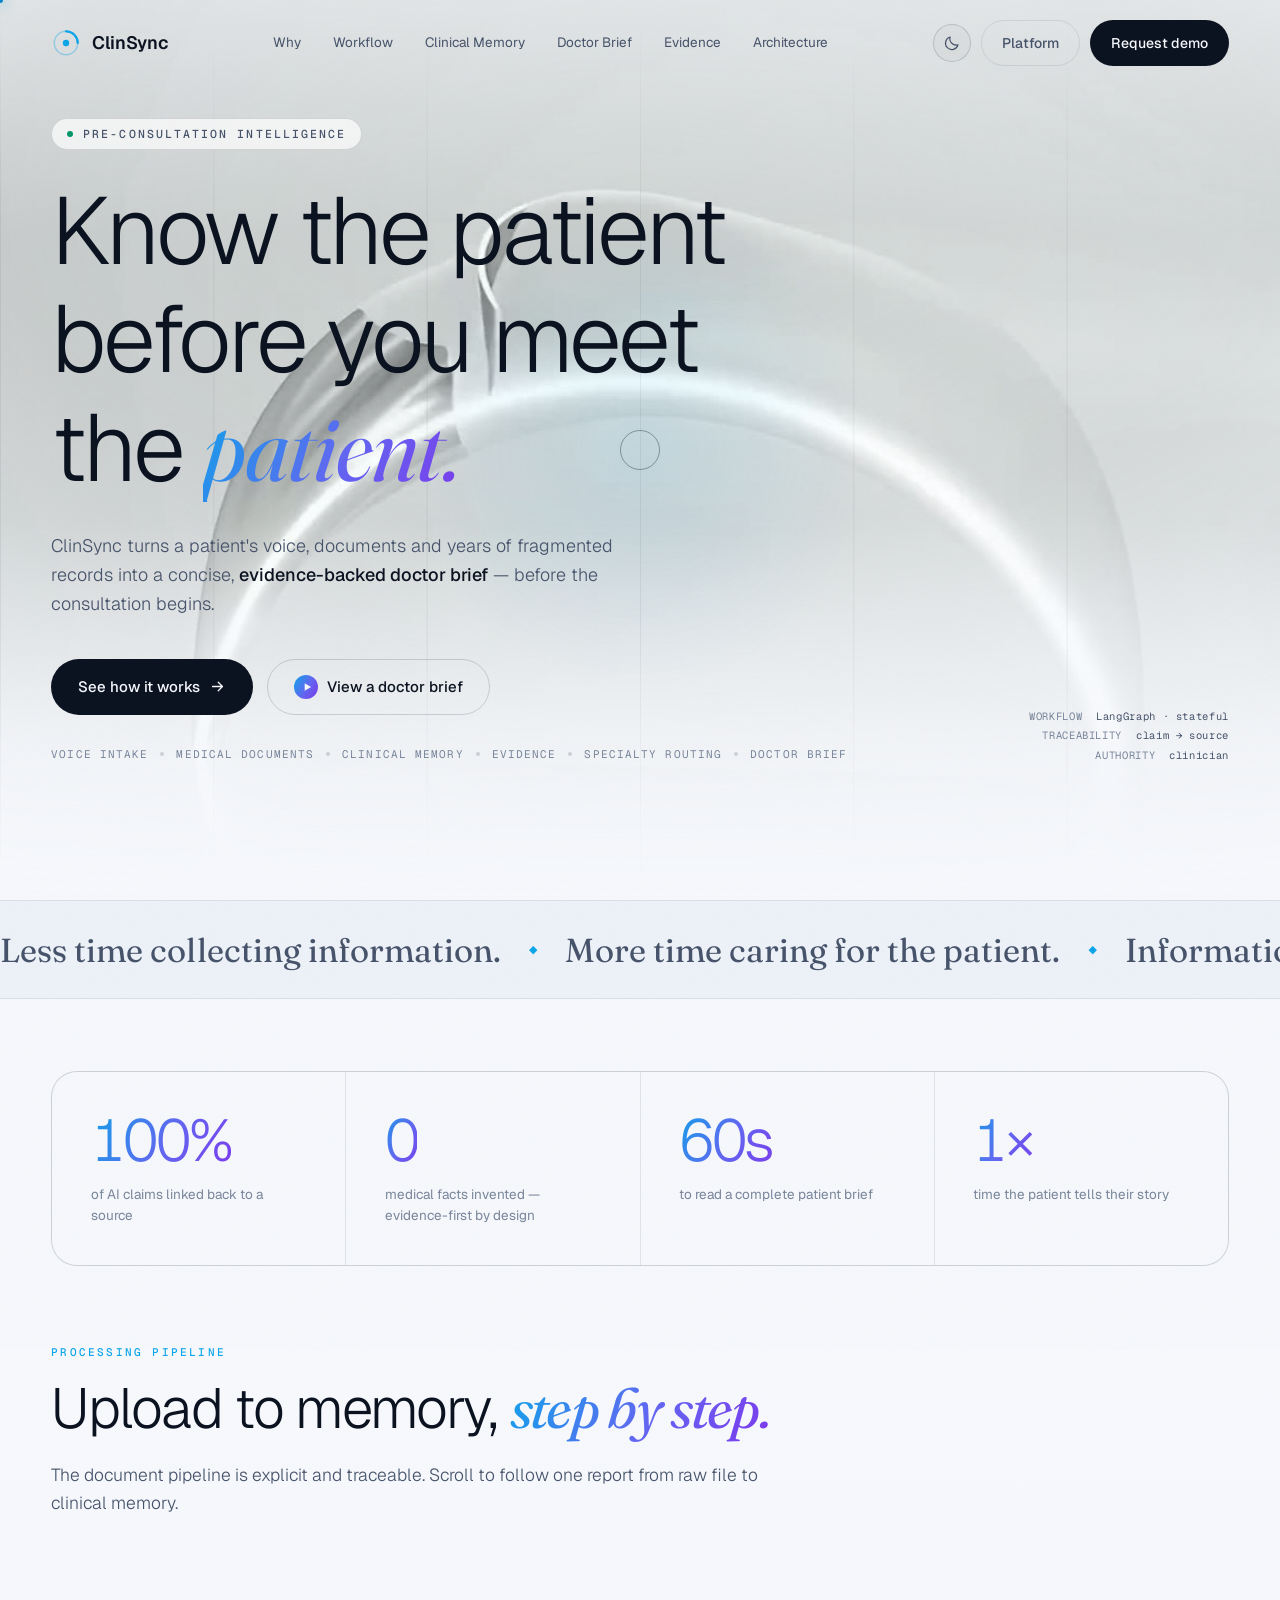
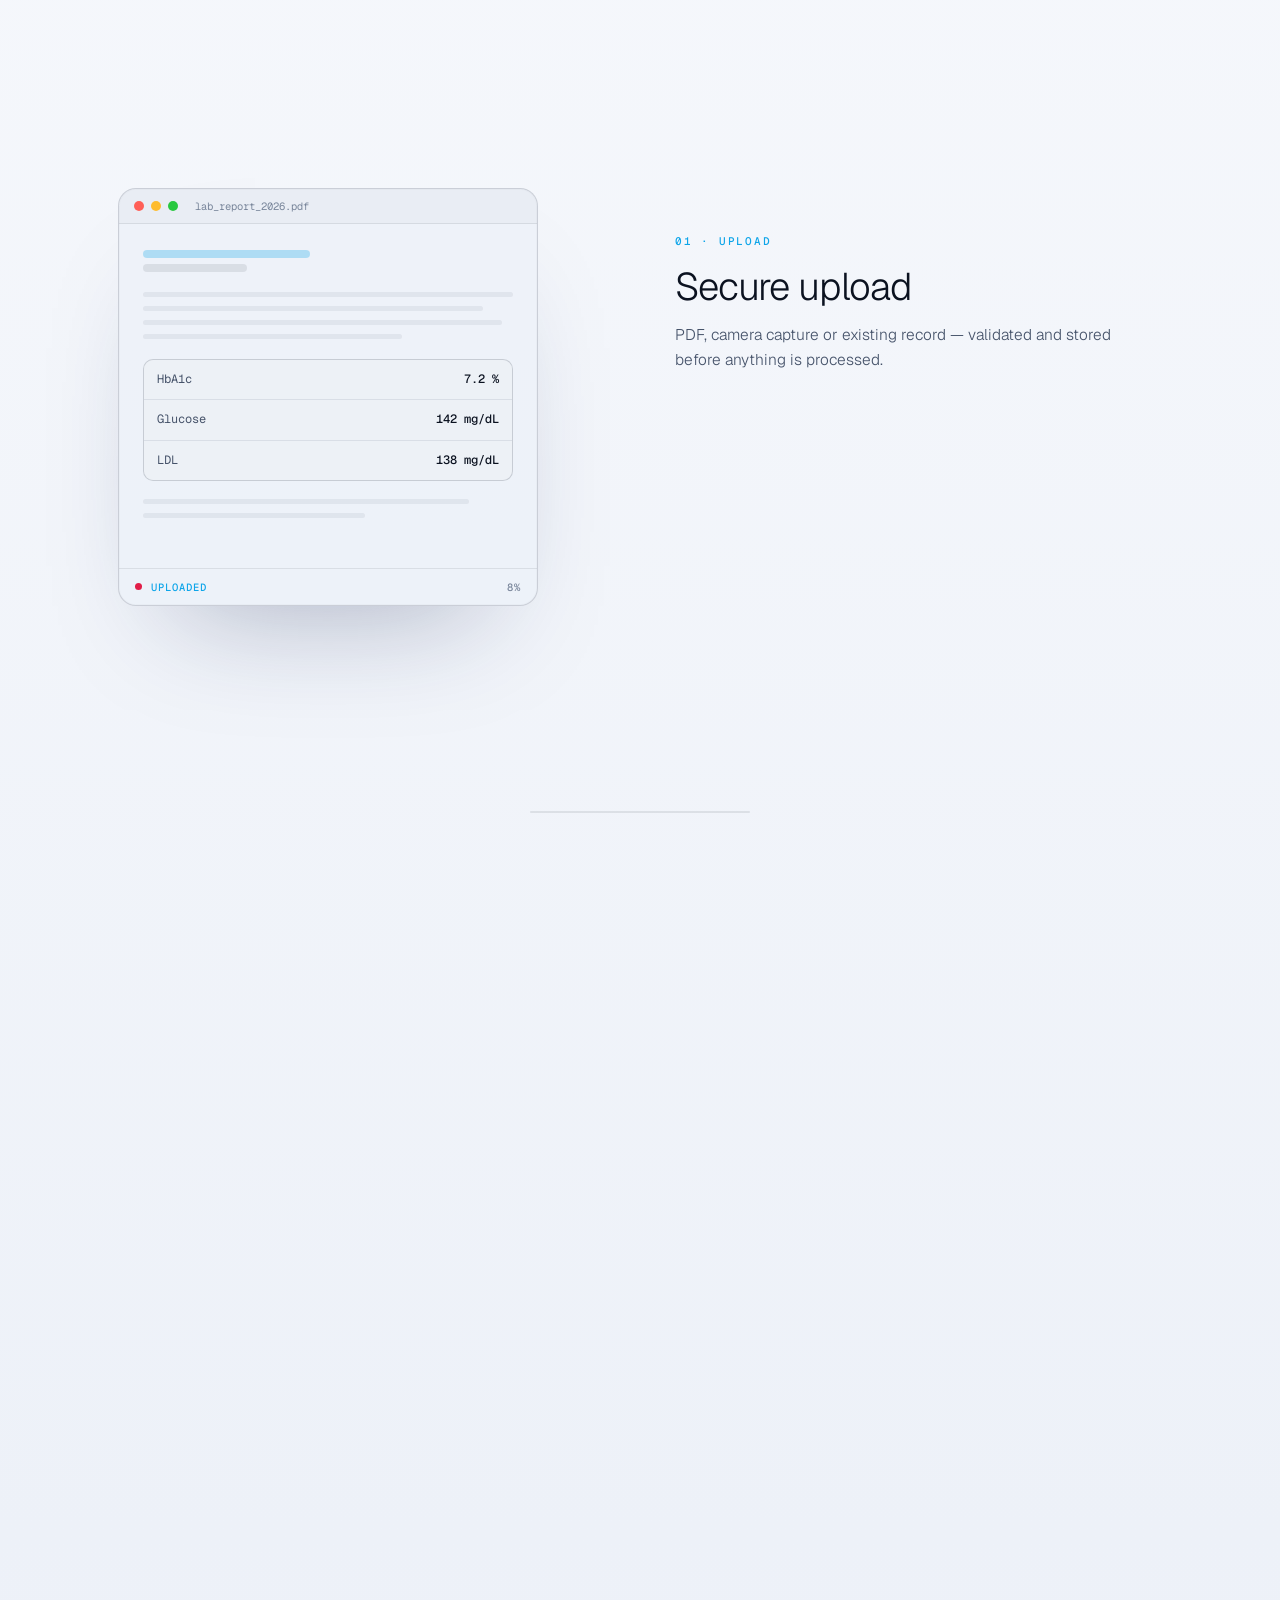
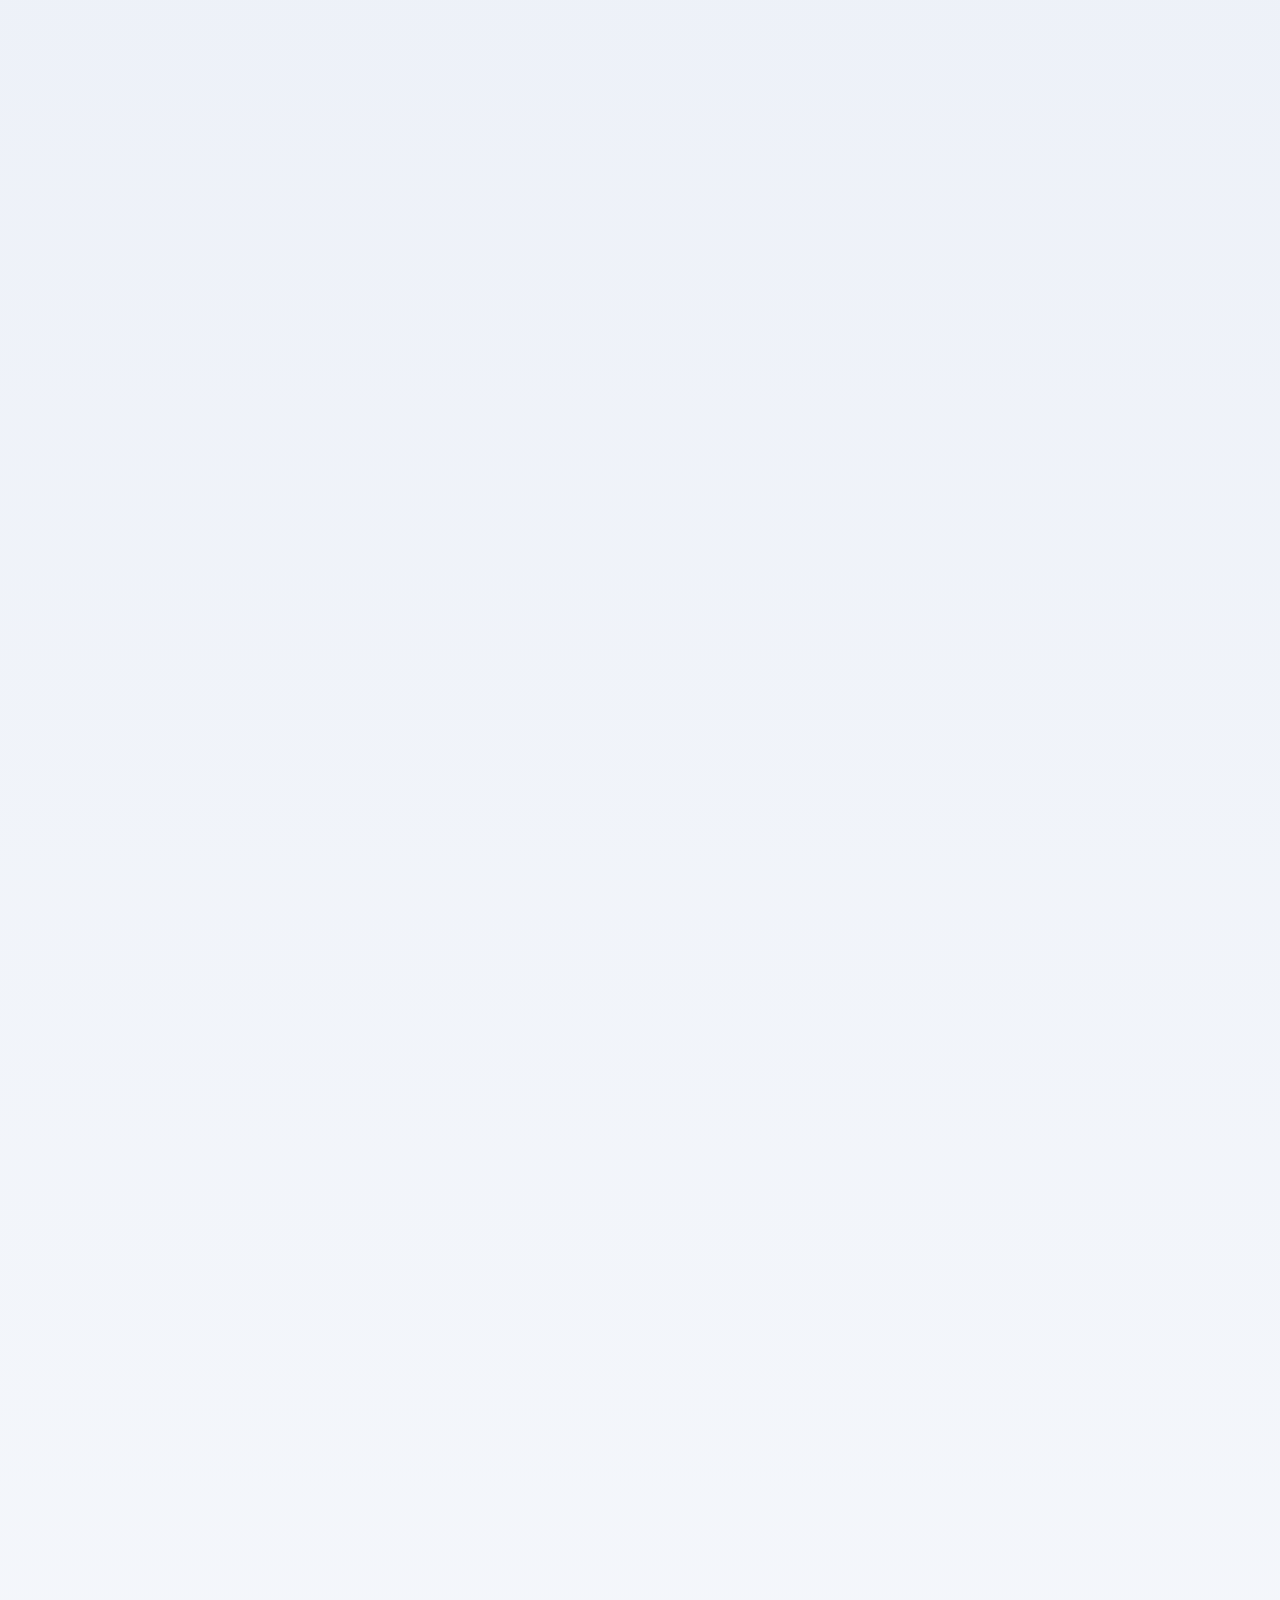
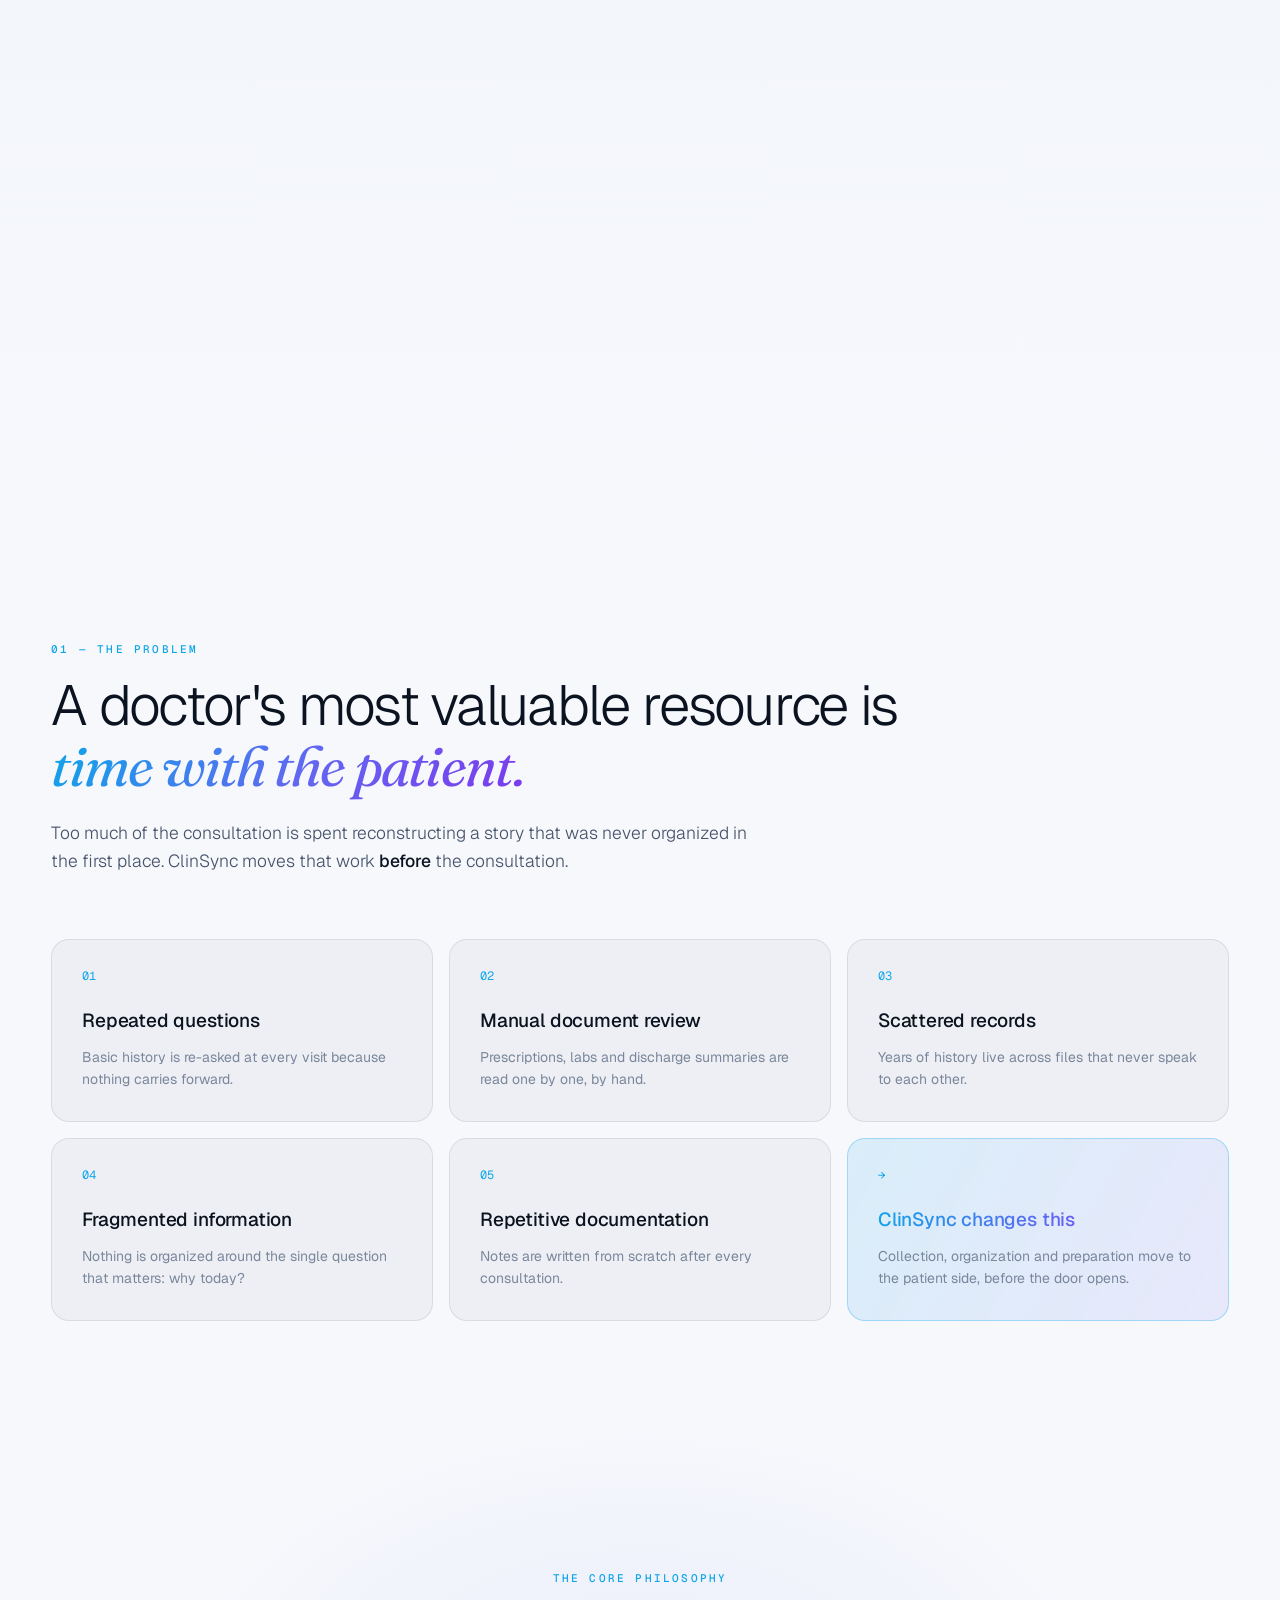
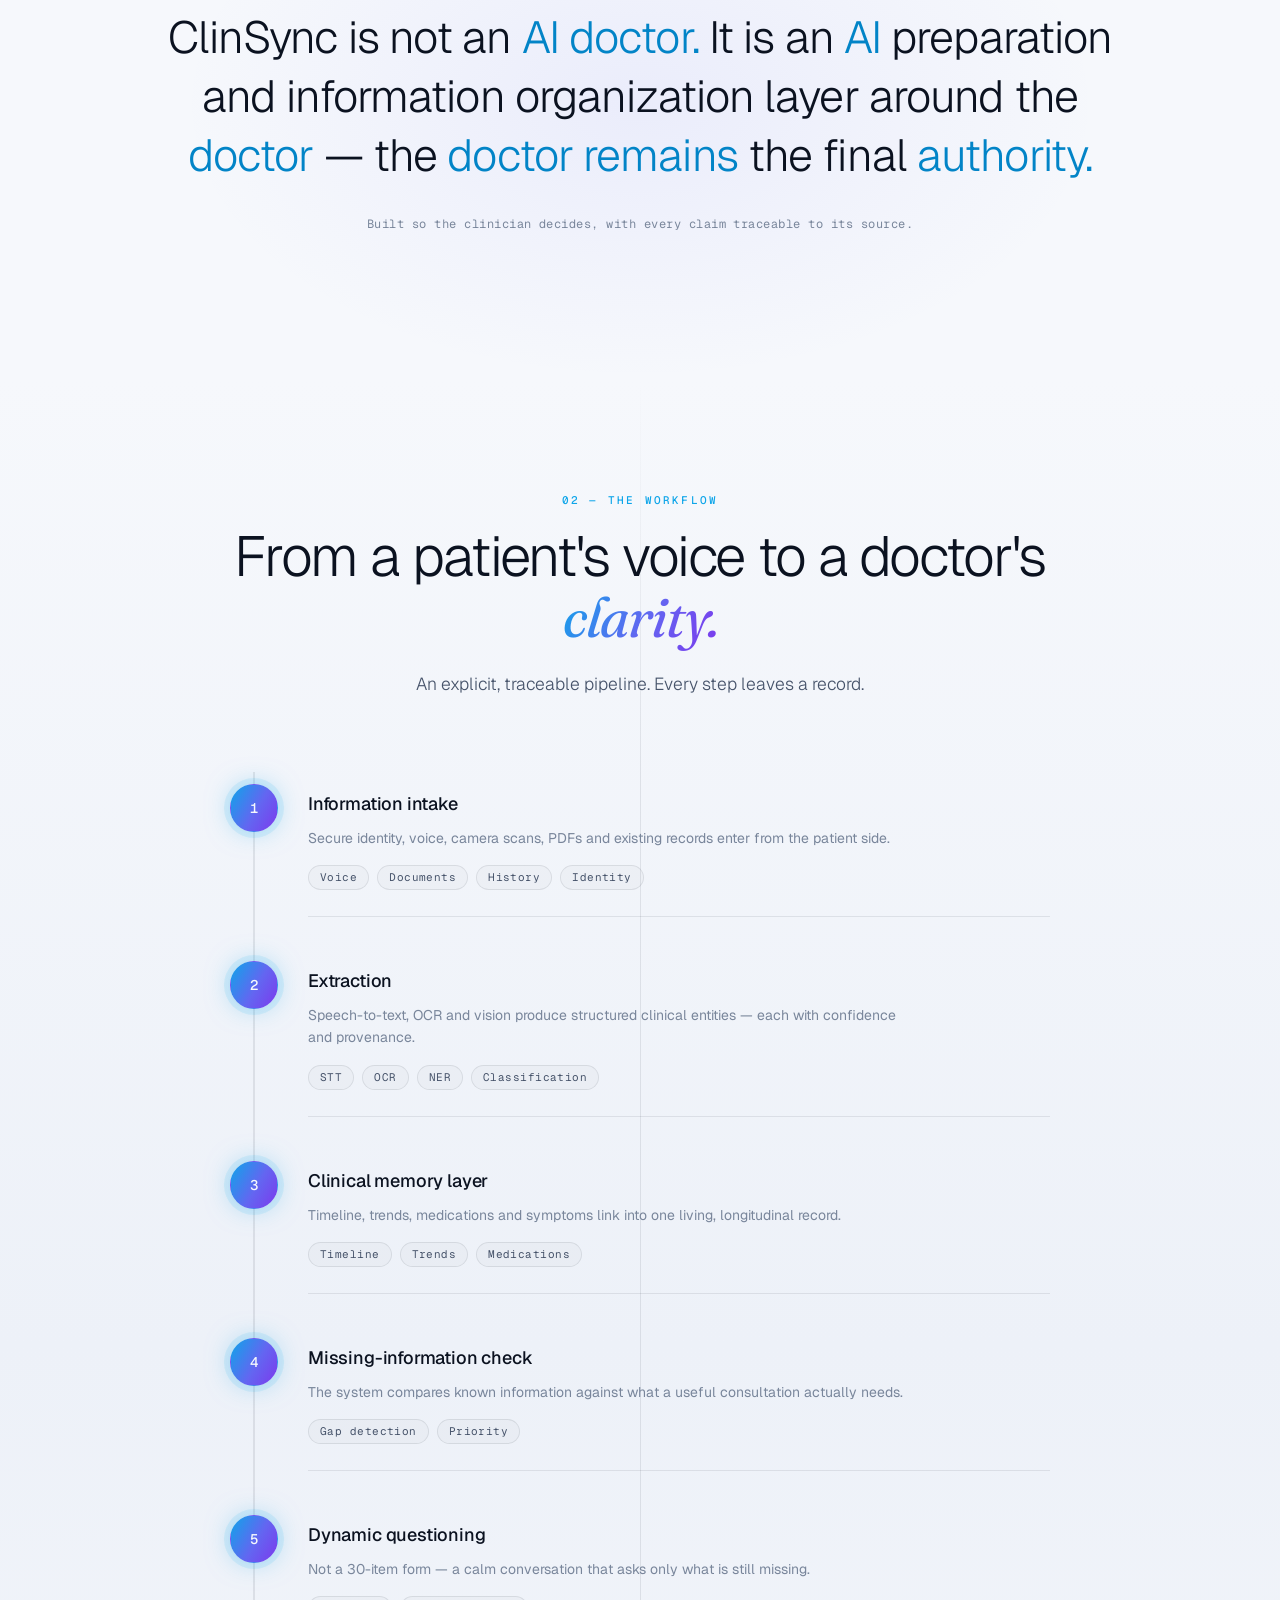
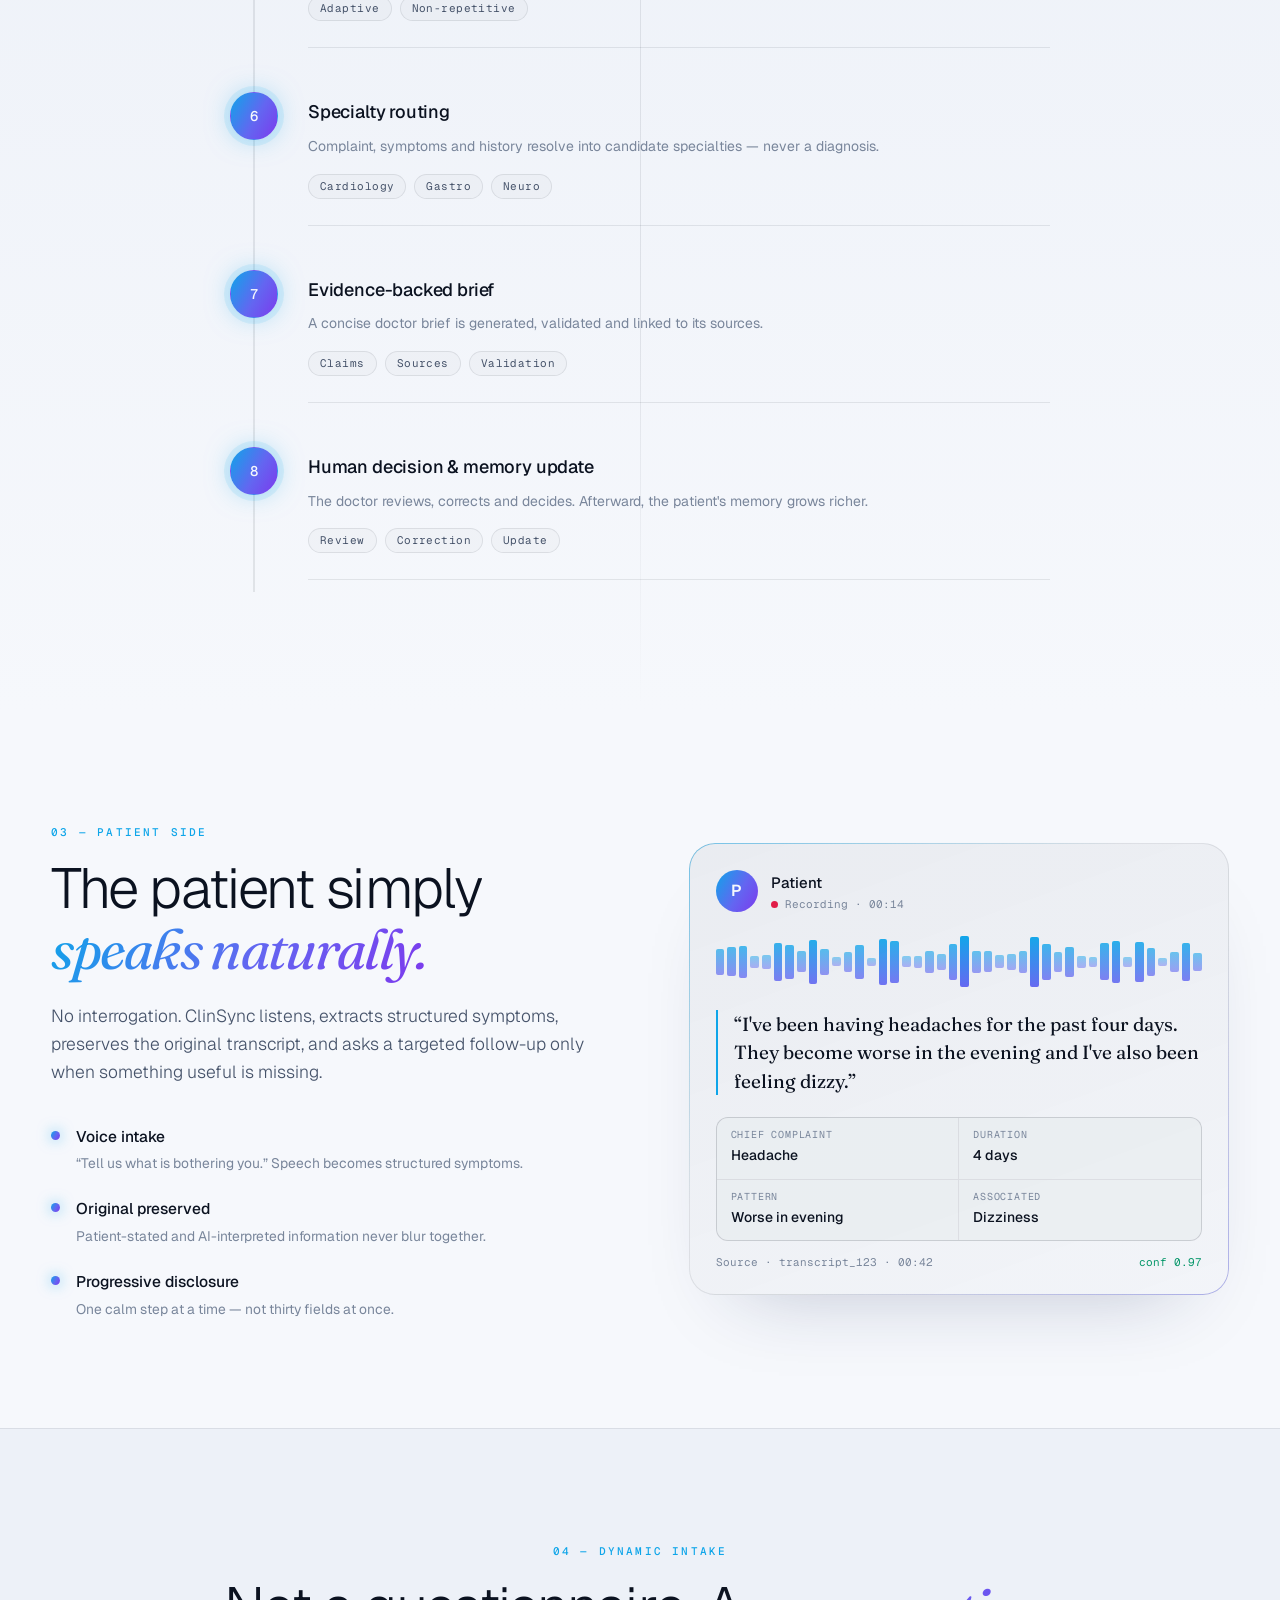
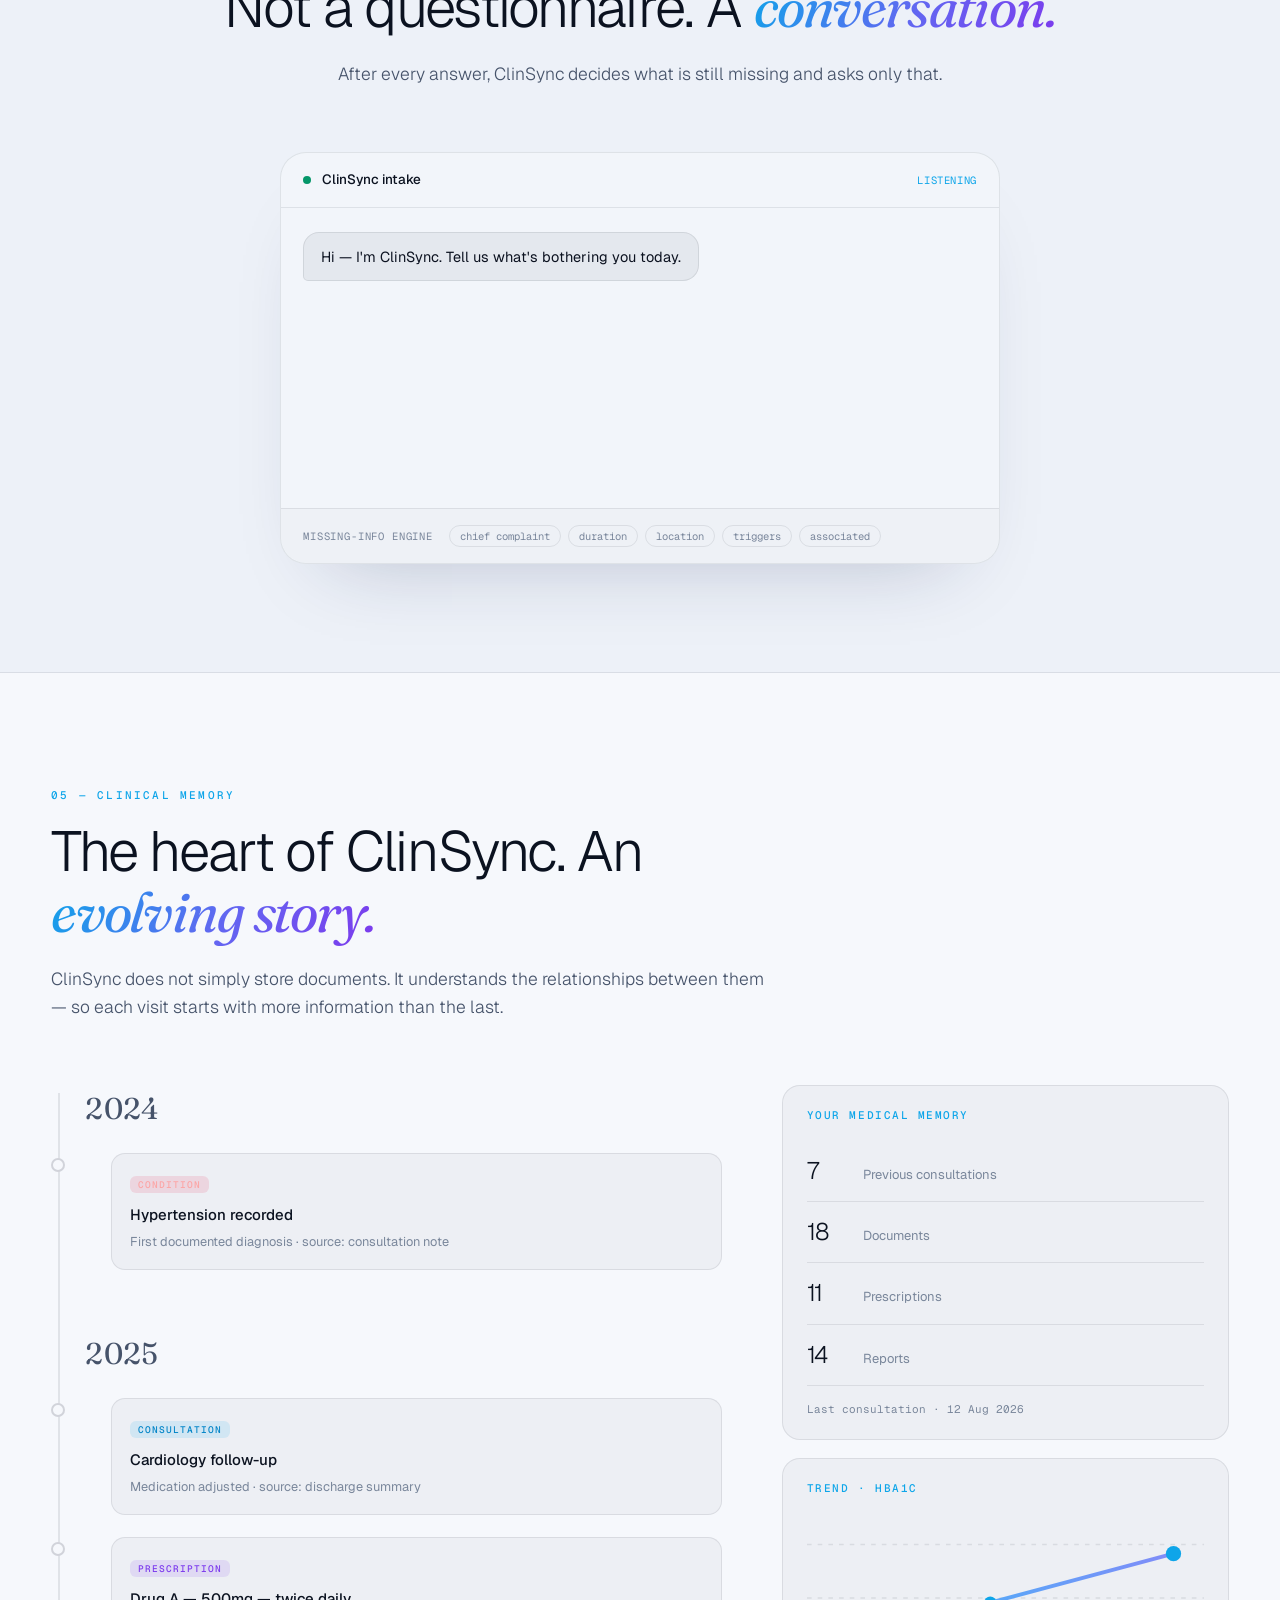
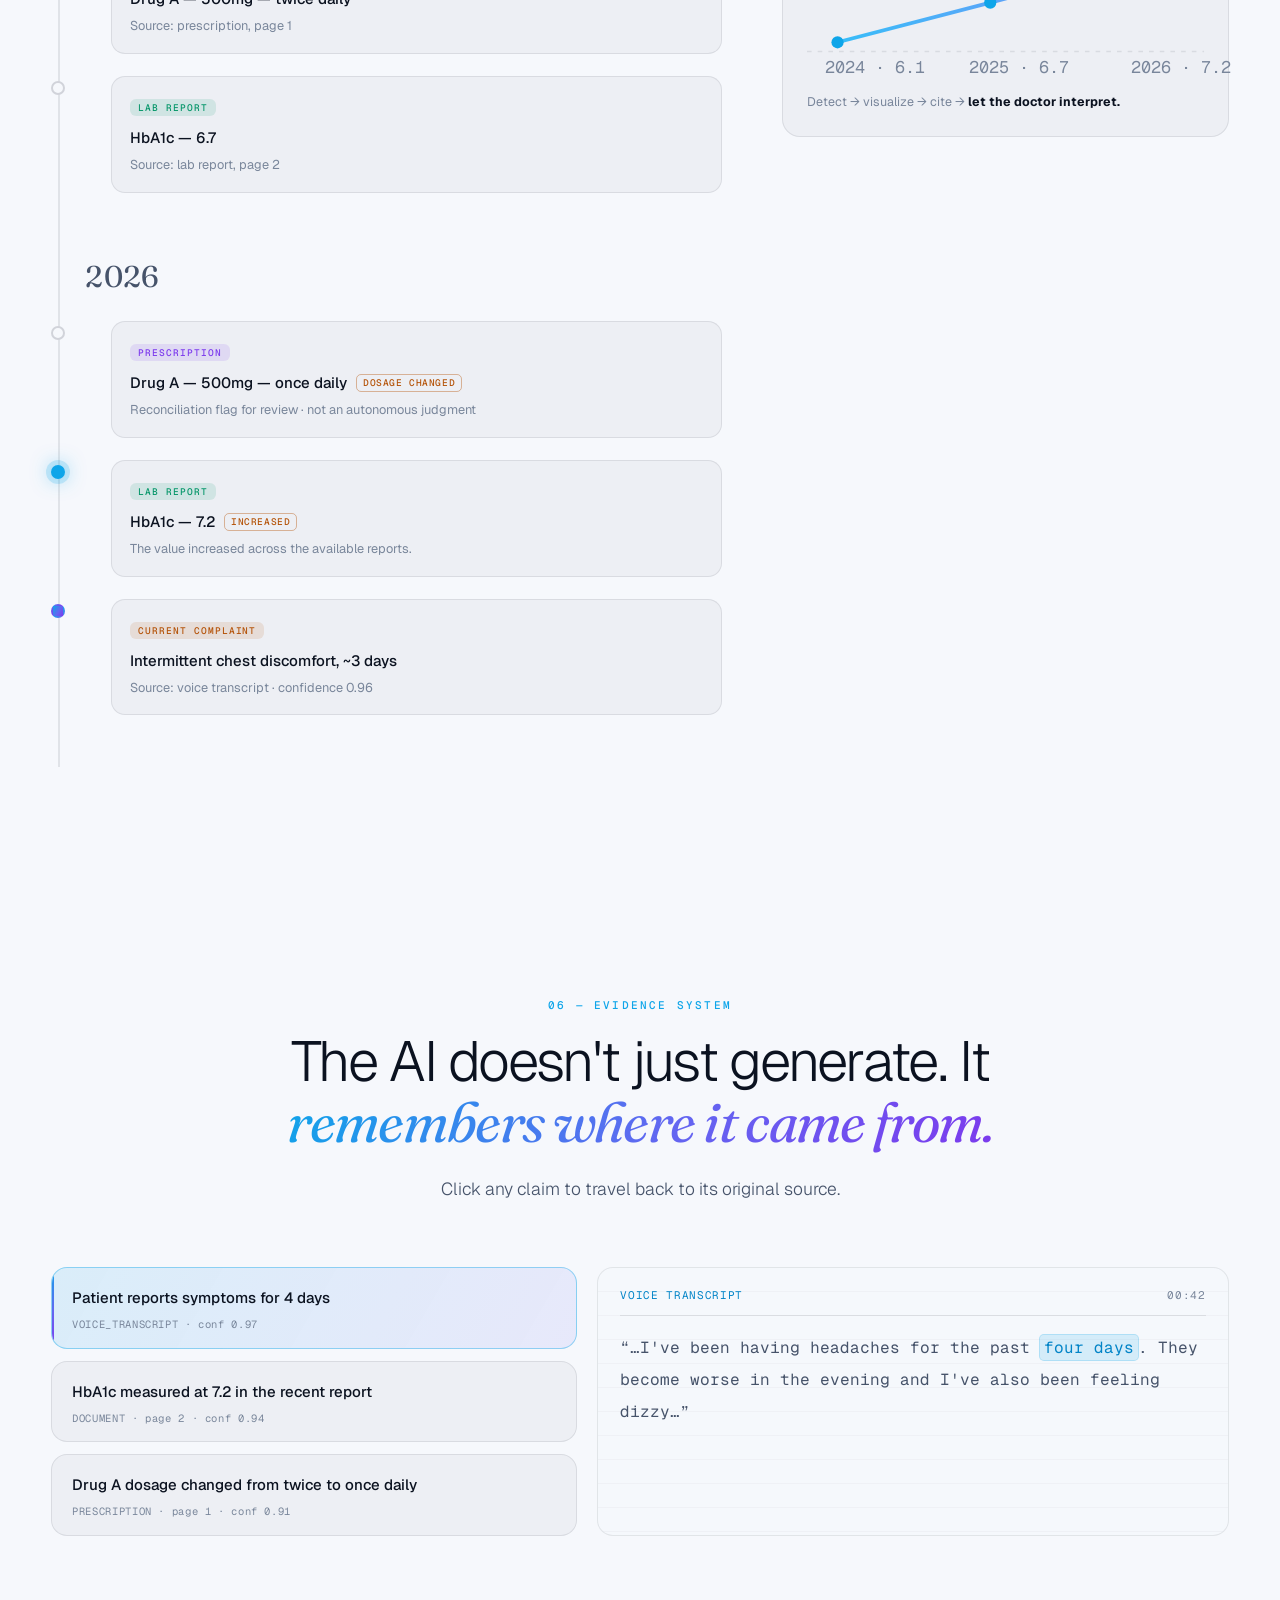
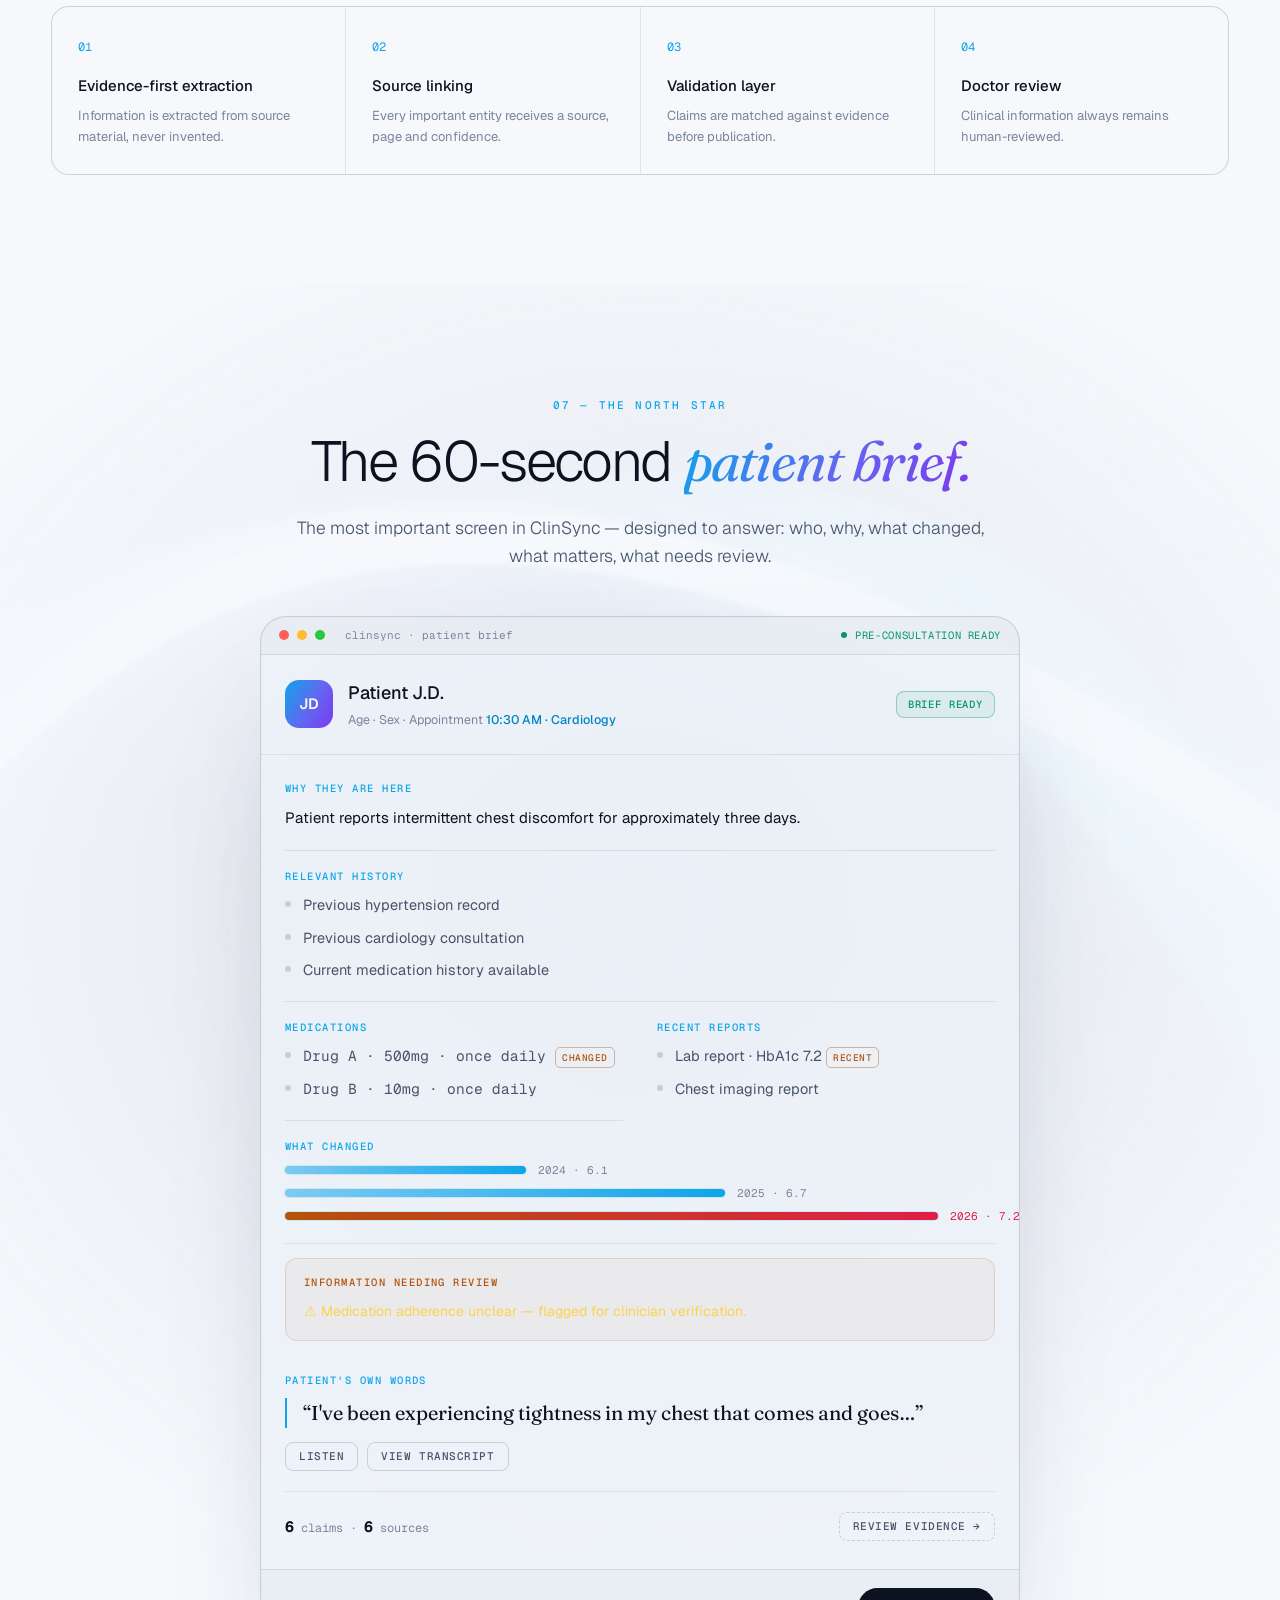
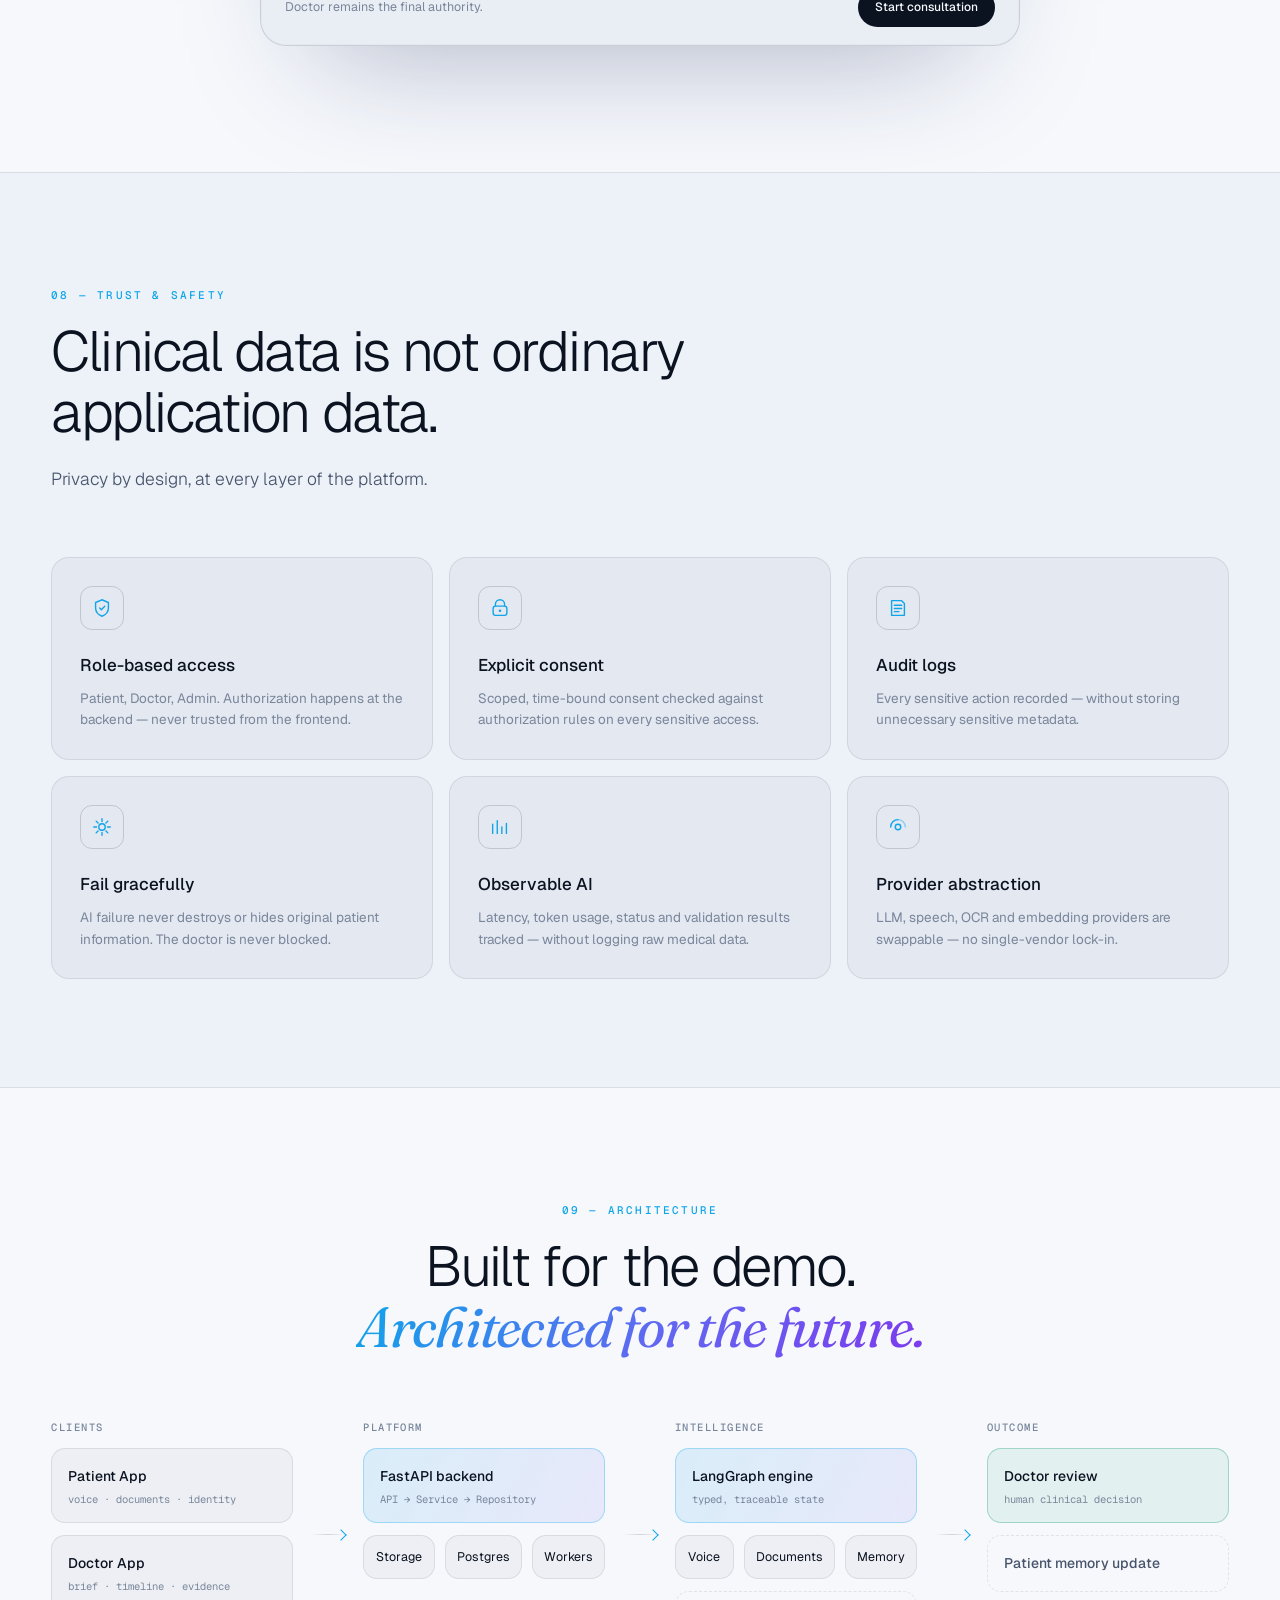
==== commit a814b8e2: "Update index.html" ====
--- a/index.html
+++ b/index.html
@@ -3,7 +3,7 @@
 <head>
 <meta charset="UTF-8" />
 <meta name="viewport" content="width=device-width, initial-scale=1.0" />
-<meta name="theme-color" content="#05070d" />
+<meta name="theme-color" content="#05070d" id="themeColorMeta" />
 <title>ClinSync — Know the patient before you meet the patient</title>
 <meta name="description" content="ClinSync prepares a patient's clinical picture before the doctor walks into the consultation. Voice intake, medical documents, longitudinal clinical memory and evidence-backed doctor briefs." />
 <meta property="og:title" content="ClinSync — Know the patient before you meet the patient" />
@@ -12,7 +12,21 @@
 <meta name="twitter:card" content="summary_large_image" />
 <link rel="preconnect" href="https://fonts.googleapis.com" />
 <link rel="preconnect" href="https://fonts.gstatic.com" crossorigin />
-<link href="https://fonts.googleapis.com/css2?family=Instrument+Serif:ital@0;1&family=Inter:wght@300;400;500;600;700&family=JetBrains+Mono:wght@400;500&display=swap" rel="stylesheet" />
+<link href="https://fonts.googleapis.com/css2?family=Fraunces:ital,opsz,wght@0,9..144,300..700;1,9..144,300..600&family=Geist:wght@300..700&family=Geist+Mono:wght@400;500&display=swap" rel="stylesheet" />
+<script>
+  /* set theme before first paint to avoid flash */
+  (function () {
+    try {
+      var t = localStorage.getItem("clinsync-theme");
+      if (t !== "light" && t !== "dark") {
+        t = window.matchMedia("(prefers-color-scheme: light)").matches ? "light" : "dark";
+      }
+      document.documentElement.setAttribute("data-theme", t);
+    } catch (e) {
+      document.documentElement.setAttribute("data-theme", "dark");
+    }
+  })();
+</script>
 <link rel="stylesheet" href="assets/css/style.css" />
 <link rel="icon" href="data:image/svg+xml,%3Csvg xmlns='http://www.w3.org/2000/svg' viewBox='0 0 32 32'%3E%3Circle cx='16' cy='16' r='13' fill='none' stroke='%2338bdf8' stroke-width='3'/%3E%3Ccircle cx='16' cy='16' r='4' fill='%2338bdf8'/%3E%3C/svg%3E" />
 </head>
@@ -81,6 +95,14 @@
       <a href="#architecture">Architecture</a>
     </nav>
     <div class="nav__actions">
+      <button class="theme-toggle" id="themeToggle" type="button" aria-label="Switch to light mode" aria-pressed="false">
+        <span class="theme-toggle__icon theme-toggle__icon--sun" aria-hidden="true">
+          <svg viewBox="0 0 24 24" fill="none"><circle cx="12" cy="12" r="4.2" stroke="currentColor" stroke-width="1.6"/><path d="M12 2.5v2.6M12 18.9v2.6M2.5 12h2.6M18.9 12h2.6M5.2 5.2l1.9 1.9M16.9 16.9l1.9 1.9M18.8 5.2l-1.9 1.9M7.1 16.9l-1.9 1.9" stroke="currentColor" stroke-width="1.6" stroke-linecap="round"/></svg>
+        </span>
+        <span class="theme-toggle__icon theme-toggle__icon--moon" aria-hidden="true">
+          <svg viewBox="0 0 24 24" fill="none"><path d="M20 14.5A8.5 8.5 0 0 1 9.5 4a8.5 8.5 0 1 0 10.5 10.5z" stroke="currentColor" stroke-width="1.6" stroke-linejoin="round"/></svg>
+        </span>
+      </button>
       <a href="#architecture" class="btn btn--ghost" data-cursor="docs">Platform</a>
       <a href="#cta" class="btn btn--solid" data-cursor="start">Request demo</a>
       <button class="nav__burger" id="burger" aria-label="Open menu"><span></span><span></span></button>
@@ -96,6 +118,13 @@
   <a href="#evidence">Evidence</a>
   <a href="#architecture">Architecture</a>
   <a href="#cta" class="mobile-menu__cta">Request demo</a>
+  <div class="mobile-menu__row">
+    <span>Appearance</span>
+    <button class="theme-toggle theme-toggle--inline" id="themeToggleMobile" type="button" aria-label="Switch theme">
+      <span class="theme-toggle__icon theme-toggle__icon--sun" aria-hidden="true"><svg viewBox="0 0 24 24" fill="none"><circle cx="12" cy="12" r="4.2" stroke="currentColor" stroke-width="1.8"/><path d="M12 2.5v2.6M12 18.9v2.6M2.5 12h2.6M18.9 12h2.6M5.2 5.2l1.9 1.9M16.9 16.9l1.9 1.9M18.8 5.2l-1.9 1.9M7.1 16.9l-1.9 1.9" stroke="currentColor" stroke-width="1.8" stroke-linecap="round"/></svg></span>
+      <span class="theme-toggle__icon theme-toggle__icon--moon" aria-hidden="true"><svg viewBox="0 0 24 24" fill="none"><path d="M20 14.5A8.5 8.5 0 0 1 9.5 4a8.5 8.5 0 1 0 10.5 10.5z" stroke="currentColor" stroke-width="1.8" stroke-linejoin="round"/></svg></span>
+    </button>
+  </div>
 </div>
 
 <main id="top">
@@ -103,8 +132,11 @@
   <!-- ============ HERO ============ -->
   <section class="hero" id="hero">
     <div class="hero__media">
-      <video class="hero__video" id="heroVideo" autoplay muted loop playsinline preload="auto" poster="assets/video/hero-dark-poster.jpg">
+      <video class="hero__video hero__video--dark" id="heroVideo" autoplay muted loop playsinline preload="auto" poster="assets/video/hero-dark-poster.jpg">
         <source src="assets/video/hero-dark.mp4" type="video/mp4" />
+      </video>
+      <video class="hero__video hero__video--light" id="heroVideoLight" autoplay muted loop playsinline preload="auto" poster="assets/video/hero-light-poster.jpg">
+        <source src="assets/video/hero-light.mp4" type="video/mp4" />
       </video>
       <div class="hero__scrim"></div>
       <div class="hero__vignette"></div>
@@ -674,8 +706,11 @@
   <!-- ============ DOCTOR BRIEF ============ -->
   <section class="section brief" id="brief">
     <div class="brief__bg" aria-hidden="true">
-      <video class="brief__video" autoplay muted loop playsinline preload="none" poster="assets/video/ribbon-light-poster.jpg">
+      <video class="brief__video brief__video--dark" autoplay muted loop playsinline preload="none" poster="assets/video/ribbon-light-poster.jpg">
         <source src="assets/video/ribbon-light.mp4" type="video/mp4" />
+      </video>
+      <video class="brief__video brief__video--light" autoplay muted loop playsinline preload="none" poster="assets/video/ribbon-dark-poster.jpg">
+        <source src="assets/video/ribbon-dark.mp4" type="video/mp4" />
       </video>
     </div>
     <div class="wrap">
--- a/assets/css/style.css
+++ b/assets/css/style.css
@@ -5,15 +5,28 @@
 
 /* ---------- tokens ---------- */
 :root{
-  --bg:            #05070d;
-  --bg-2:          #080b14;
-  --panel:         rgba(255,255,255,.035);
-  --panel-2:       rgba(255,255,255,.055);
-  --line:          rgba(255,255,255,.09);
-  --line-2:        rgba(255,255,255,.16);
-  --ink:           #e9eef7;
+  /* palette channels (RGB triples so alpha compositions theme automatically) */
+  --bg-rgb:        5,7,13;
+  --bg2-rgb:       8,11,20;
+  --ink-rgb:       233,238,247;
+  --surface-rgb:   255,255,255;   /* raised color: light on dark */
+  --accent-rgb:    56,189,248;
+  --mint-rgb:      52,211,153;
+  --amber-rgb:     251,191,36;
+  --violet-rgb:    167,139,250;
+  --rose-rgb:      248,113,113;
+  --indigo-rgb:    129,140,248;
+
+  --bg:            rgb(var(--bg-rgb));
+  --bg-2:          rgb(var(--bg2-rgb));
+  --panel:         rgba(var(--surface-rgb),.035);
+  --panel-2:       rgba(var(--surface-rgb),.055);
+  --line:          rgba(var(--surface-rgb),.09);
+  --line-2:        rgba(var(--surface-rgb),.16);
+  --ink:           rgb(var(--ink-rgb));
   --ink-2:         #aab6c8;
   --ink-3:         #6f7d92;
+
   --cyan:          #38bdf8;
   --cyan-2:        #7dd3fc;
   --indigo:        #818cf8;
@@ -22,16 +35,71 @@
   --amber:         #fbbf24;
   --rose:          #fb7185;
   --grad:          linear-gradient(120deg,#38bdf8 0%,#818cf8 55%,#a78bfa 100%);
-  --grad-soft:     linear-gradient(120deg,rgba(56,189,248,.16),rgba(129,140,248,.14));
+  --grad-soft:     linear-gradient(120deg,rgba(var(--accent-rgb),.16),rgba(var(--indigo-rgb),.14));
+
+  /* semantic solids */
+  --solid:         var(--ink);      /* primary button surface */
+  --on-solid:      var(--bg);       /* text on primary button */
+  --scrim:         rgba(var(--bg-rgb),.72);
+  --glass:         rgba(var(--bg-rgb),.6);
+  --sheet:         rgba(var(--bg2-rgb),.9);
+  --glow:          rgba(var(--accent-rgb),.6);
+  --shadow:        0 40px 80px -50px rgba(0,0,0,.9);
+  --shadow-card:   0 40px 80px -50px rgba(0,0,0,.9);
+  --shadow-strong: 0 60px 120px -60px rgba(0,0,0,.95);
+
   --radius:        18px;
   --radius-lg:     26px;
   --maxw:          1240px;
   --ease:          cubic-bezier(.22,.61,.36,1);
   --ease-out:      cubic-bezier(.16,1,.3,1);
-  --font:          "Inter",system-ui,-apple-system,sans-serif;
-  --serif:         "Instrument Serif",Georgia,serif;
-  --mono:          "JetBrains Mono",ui-monospace,monospace;
-}
+  --font:          "Geist",system-ui,-apple-system,sans-serif;
+  --serif:         "Fraunces",Georgia,"Times New Roman",serif;
+  --mono:          "Geist Mono",ui-monospace,SFMono-Regular,monospace;
+}
+
+/* ---------- light theme ---------- */
+[data-theme="light"]{
+  --bg-rgb:        246,248,252;
+  --bg2-rgb:       237,241,248;
+  --ink-rgb:       11,18,32;
+  --surface-rgb:   14,22,40;      /* raised color: dark on light */
+  --accent-rgb:    14,165,233;
+  --mint-rgb:      5,150,105;
+  --amber-rgb:     180,83,9;
+  --violet-rgb:    124,58,237;
+  --rose-rgb:      225,29,72;
+  --indigo-rgb:    99,102,241;
+
+  --ink:           rgb(var(--ink-rgb));
+  --ink-2:         #46536a;
+  --ink-3:         #79869b;
+
+  --cyan:          #0ea5e9;
+  --cyan-2:        #0284c7;
+  --indigo:        #6366f1;
+  --violet:        #7c3aed;
+  --mint:          #059669;
+  --amber:         #b45309;
+  --rose:          #e11d48;
+  --grad:          linear-gradient(120deg,#0ea5e9 0%,#6366f1 55%,#7c3aed 100%);
+  --grad-soft:     linear-gradient(120deg,rgba(var(--accent-rgb),.12),rgba(99,102,241,.1));
+
+  --shadow:        0 40px 80px -50px rgba(23,37,84,.35);
+  --shadow-card:   0 40px 80px -50px rgba(23,37,84,.28);
+  --shadow-strong: 0 60px 120px -60px rgba(23,37,84,.35);
+}
+
+/* theme cross-fade */
+html{background:var(--bg);transition:background-color .55s var(--ease);color-scheme:dark}
+[data-theme="light"]{color-scheme:light}
+body{transition:background-color .55s var(--ease),color .55s var(--ease)}
+
+/* circular theme reveal (View Transitions API) */
+::view-transition-old(root),::view-transition-new(root){animation:none;mix-blend-mode:normal}
+::view-transition-old(root){z-index:1}
+::view-transition-new(root){z-index:2;animation:themeReveal .62s var(--ease-out)}
+@keyframes themeReveal{from{clip-path:circle(0% at var(--tx,50%) var(--ty,50%))}to{clip-path:circle(150% at var(--tx,50%) var(--ty,50%))}}
 
 /* ---------- reset ---------- */
 *{margin:0;padding:0;box-sizing:border-box}
@@ -50,13 +118,13 @@
 img,video,svg{display:block;max-width:100%}
 a{color:inherit;text-decoration:none}
 button{font:inherit;color:inherit;background:none;border:none;cursor:pointer}
-::selection{background:rgba(56,189,248,.28);color:#fff}
+::selection{background:rgba(var(--accent-rgb),.28);color:var(--ink)}
 
 /* custom scrollbar */
 ::-webkit-scrollbar{width:10px}
-::-webkit-scrollbar-track{background:#05070d}
-::-webkit-scrollbar-thumb{background:#1b2536;border-radius:10px;border:2px solid #05070d}
-::-webkit-scrollbar-thumb:hover{background:#27344a}
+::-webkit-scrollbar-track{background:var(--bg)}
+::-webkit-scrollbar-thumb{background:var(--line-2);border-radius:10px;border:2px solid var(--bg)}
+::-webkit-scrollbar-thumb:hover{background:var(--line-2)}
 
 .wrap{width:min(var(--maxw),92vw);margin-inline:auto}
 
@@ -75,15 +143,15 @@
 }
 
 .scroll-progress{position:fixed;top:0;left:0;right:0;height:2px;z-index:9999;background:transparent}
-.scroll-progress span{display:block;height:100%;width:0;background:var(--grad);box-shadow:0 0 18px rgba(56,189,248,.6)}
+.scroll-progress span{display:block;height:100%;width:0;background:var(--grad);box-shadow:0 0 18px rgba(var(--accent-rgb),.6)}
 
 /* cursor */
 .cursor,.cursor-ring{display:none}
 @media (hover:hover) and (pointer:fine){
-  .cursor{display:block;position:fixed;top:0;left:0;width:6px;height:6px;border-radius:50%;background:var(--cyan-2);z-index:10000;pointer-events:none;transform:translate(-50%,-50%);box-shadow:0 0 14px rgba(56,189,248,.9)}
-  .cursor-ring{display:grid;place-items:center;position:fixed;top:0;left:0;width:40px;height:40px;border:1px solid rgba(221,238,255,.5);border-radius:50%;z-index:9999;pointer-events:none;transform:translate(-50%,-50%);transition:width .3s var(--ease),height .3s var(--ease),background .3s var(--ease),border-color .3s var(--ease)}
-  .cursor-ring__label{font:500 10px/1 var(--mono);letter-spacing:.08em;text-transform:uppercase;color:#05070d;opacity:0;transition:opacity .2s}
-  .cursor-ring.is-active{width:76px;height:76px;background:rgba(233,238,247,.95);border-color:transparent}
+  .cursor{display:block;position:fixed;top:0;left:0;width:6px;height:6px;border-radius:50%;background:var(--cyan-2);z-index:10000;pointer-events:none;transform:translate(-50%,-50%);box-shadow:0 0 14px rgba(var(--accent-rgb),.9)}
+  .cursor-ring{display:grid;place-items:center;position:fixed;top:0;left:0;width:40px;height:40px;border:1px solid rgba(var(--surface-rgb),.5);border-radius:50%;z-index:9999;pointer-events:none;transform:translate(-50%,-50%);transition:width .3s var(--ease),height .3s var(--ease),background .3s var(--ease),border-color .3s var(--ease)}
+  .cursor-ring__label{font:500 10px/1 var(--mono);letter-spacing:.08em;text-transform:uppercase;color:var(--on-solid);opacity:0;transition:opacity .2s}
+  .cursor-ring.is-active{width:76px;height:76px;background:rgba(var(--ink-rgb),.95);border-color:transparent}
   .cursor-ring.is-active .cursor-ring__label{opacity:1}
 }
 
@@ -95,8 +163,8 @@
 .preloader__inner{display:flex;flex-direction:column;align-items:center;gap:22px;width:min(360px,80vw)}
 .preloader__mark svg{width:120px;height:120px}
 .pl-ring{stroke:var(--line-2);transform-origin:60px 60px;stroke-dasharray:290;stroke-dashoffset:0}
-.pl-ring--2{stroke:rgba(56,189,248,.4);animation:spin 6s linear infinite}
-.pl-core{fill:var(--cyan);filter:drop-shadow(0 0 12px rgba(56,189,248,.9))}
+.pl-ring--2{stroke:rgba(var(--accent-rgb),.4);animation:spin 6s linear infinite}
+.pl-core{fill:var(--cyan);filter:drop-shadow(0 0 12px rgba(var(--accent-rgb),.9))}
 @keyframes spin{to{transform:rotate(360deg)}}
 .preloader__word{font-family:var(--serif);font-size:30px;letter-spacing:.02em}
 .preloader__bar{width:100%;height:2px;background:var(--line);border-radius:2px;overflow:hidden}
@@ -107,7 +175,7 @@
    NAV
    ============================================================ */
 .nav{position:fixed;top:0;left:0;right:0;z-index:900;transition:background .5s var(--ease),backdrop-filter .5s var(--ease),border-color .5s var(--ease),padding .5s var(--ease);border-bottom:1px solid transparent}
-.nav.is-stuck{background:rgba(5,7,13,.72);backdrop-filter:blur(18px) saturate(140%);-webkit-backdrop-filter:blur(18px) saturate(140%);border-bottom-color:var(--line)}
+.nav.is-stuck{background:rgba(var(--bg-rgb),.72);backdrop-filter:blur(18px) saturate(140%);-webkit-backdrop-filter:blur(18px) saturate(140%);border-bottom-color:var(--line)}
 .nav__inner{width:min(var(--maxw),92vw);margin-inline:auto;display:flex;align-items:center;justify-content:space-between;padding:20px 0;transition:padding .4s var(--ease)}
 .nav.is-stuck .nav__inner{padding:13px 0}
 .brand{display:flex;align-items:center;gap:11px;font-weight:600;letter-spacing:-.01em}
@@ -132,18 +200,18 @@
 .btn{position:relative;display:inline-flex;align-items:center;gap:9px;font-size:14px;font-weight:500;padding:11px 20px;border-radius:99px;border:1px solid transparent;transition:transform .35s var(--ease),background .35s var(--ease),color .35s var(--ease),border-color .35s var(--ease),box-shadow .35s var(--ease);white-space:nowrap}
 .btn svg{width:17px;height:17px;transition:transform .4s var(--ease)}
 .btn:hover svg{transform:translateX(4px)}
-.btn--solid{background:var(--ink);color:#05070d}
-.btn--solid:hover{transform:translateY(-2px);box-shadow:0 12px 30px -12px rgba(233,238,247,.5)}
+.btn--solid{background:var(--ink);color:var(--on-solid)}
+.btn--solid:hover{transform:translateY(-2px);box-shadow:0 12px 30px -12px rgba(var(--ink-rgb),.5)}
 .btn--ghost{color:var(--ink-2);border-color:var(--line)}
 .btn--ghost:hover{color:var(--ink);border-color:var(--line-2);background:var(--panel)}
 .btn--line{color:var(--ink);border-color:var(--line-2)}
 .btn--line:hover{background:var(--panel-2);transform:translateY(-2px)}
 .btn--lg{font-size:15px;padding:15px 26px}
-.btn__play{display:grid;place-items:center;width:24px;height:24px;border-radius:50%;background:var(--grad);color:#05070d}
+.btn__play{display:grid;place-items:center;width:24px;height:24px;border-radius:50%;background:var(--grad);color:var(--on-solid)}
 .btn__play svg{width:14px;height:14px;margin-left:1px}
 
 /* mobile menu */
-.mobile-menu{position:fixed;inset:0;z-index:850;background:rgba(5,7,13,.97);backdrop-filter:blur(20px);display:flex;flex-direction:column;justify-content:center;gap:6px;padding:0 8vw;transform:translateY(-100%);transition:transform .7s var(--ease-out);visibility:hidden}
+.mobile-menu{position:fixed;inset:0;z-index:850;background:rgba(var(--bg-rgb),.97);backdrop-filter:blur(20px);display:flex;flex-direction:column;justify-content:center;gap:6px;padding:0 8vw;transform:translateY(-100%);transition:transform .7s var(--ease-out);visibility:hidden}
 .mobile-menu.is-open{transform:translateY(0);visibility:visible}
 .mobile-menu a{font-size:30px;font-family:var(--serif);padding:10px 0;border-bottom:1px solid var(--line);color:var(--ink-2);opacity:0;transform:translateY(20px);transition:opacity .5s var(--ease),transform .5s var(--ease),color .3s}
 .mobile-menu.is-open a{opacity:1;transform:none}
@@ -155,16 +223,18 @@
    ============================================================ */
 .hero{position:relative;min-height:100svh;display:flex;align-items:center;overflow:hidden;padding:118px 0 140px}
 .hero__media{position:absolute;inset:0;z-index:0}
-.hero__video{width:100%;height:100%;object-fit:cover;transform:scale(1.08);will-change:transform;opacity:.85}
-.hero__scrim{position:absolute;inset:0;background:radial-gradient(120% 90% at 50% 20%,transparent 0%,rgba(5,7,13,.35) 45%,rgba(5,7,13,.9) 80%,var(--bg) 100%)}
-.hero__vignette{position:absolute;inset:0;background:linear-gradient(180deg,rgba(5,7,13,.55) 0%,transparent 28%,transparent 60%,var(--bg) 100%)}
+.hero__video{position:absolute;inset:0;width:100%;height:100%;object-fit:cover;transform:scale(1.08);will-change:transform,opacity;opacity:0;transition:opacity .7s var(--ease)}
+[data-theme="dark"] .hero__video--dark{opacity:var(--hero-op,.9)}
+[data-theme="light"] .hero__video--light{opacity:var(--hero-op,.9)}
+.hero__scrim{position:absolute;inset:0;background:radial-gradient(120% 90% at 50% 20%,transparent 0%,rgba(var(--bg-rgb),.35) 45%,rgba(var(--bg-rgb),.9) 80%,var(--bg) 100%)}
+.hero__vignette{position:absolute;inset:0;background:linear-gradient(180deg,rgba(var(--bg-rgb),.55) 0%,transparent 28%,transparent 60%,var(--bg) 100%)}
 .hero__grid-lines{position:absolute;inset:0;z-index:1;pointer-events:none;opacity:.5;
   background-image:linear-gradient(90deg,var(--line) 1px,transparent 1px);background-size:calc(100% / 6) 100%;
   -webkit-mask-image:linear-gradient(180deg,transparent,#000 25%,#000 70%,transparent);mask-image:linear-gradient(180deg,transparent,#000 25%,#000 70%,transparent)}
 .hero__content{position:relative;z-index:3}
-.hero__eyebrow{display:inline-flex;align-items:center;gap:10px;font:500 11.5px/1 var(--mono);letter-spacing:.18em;text-transform:uppercase;color:var(--ink-2);padding:9px 15px;border:1px solid var(--line);border-radius:99px;background:rgba(5,7,13,.4);backdrop-filter:blur(8px);margin-bottom:28px}
-.pulse-dot{width:6px;height:6px;border-radius:50%;background:var(--mint);box-shadow:0 0 0 0 rgba(52,211,153,.6);animation:pulse 2.4s infinite}
-@keyframes pulse{0%{box-shadow:0 0 0 0 rgba(52,211,153,.55)}70%{box-shadow:0 0 0 10px rgba(52,211,153,0)}100%{box-shadow:0 0 0 0 rgba(52,211,153,0)}}
+.hero__eyebrow{display:inline-flex;align-items:center;gap:10px;font:500 11.5px/1 var(--mono);letter-spacing:.18em;text-transform:uppercase;color:var(--ink-2);padding:9px 15px;border:1px solid var(--line);border-radius:99px;background:rgba(var(--bg-rgb),.4);backdrop-filter:blur(8px);margin-bottom:28px}
+.pulse-dot{width:6px;height:6px;border-radius:50%;background:var(--mint);box-shadow:0 0 0 0 rgba(var(--mint-rgb),.6);animation:pulse 2.4s infinite}
+@keyframes pulse{0%{box-shadow:0 0 0 0 rgba(var(--mint-rgb),.55)}70%{box-shadow:0 0 0 10px rgba(var(--mint-rgb),0)}100%{box-shadow:0 0 0 0 rgba(var(--mint-rgb),0)}}
 
 .hero__title{font-weight:300;font-size:clamp(2.6rem,7.4vw,6.2rem);line-height:1.02;letter-spacing:-.035em;max-width:900px}
 .hero__title .line{display:block;overflow:hidden;padding-block:.06em}
@@ -180,7 +250,7 @@
 .hero__tags{display:flex;flex-wrap:wrap;align-items:center;gap:12px;margin-top:34px;font:400 11px/1 var(--mono);letter-spacing:.1em;text-transform:uppercase;color:var(--ink-3)}
 .hero__tags i{width:4px;height:4px;border-radius:50%;background:var(--line-2)}
 
-.hero__scroll{position:absolute;left:50%;bottom:30px;transform:translateX(-50%);z-index:3;display:flex;flex-direction:column;align-items:center;gap:10px;font:400 10px/1 var(--mono);letter-spacing:.2em;text-transform:uppercase;color:var(--ink-3);background:linear-gradient(180deg,transparent,rgba(5,7,13,.75) 35%);padding:12px 18px 6px;border-radius:12px}
+.hero__scroll{position:absolute;left:50%;bottom:30px;transform:translateX(-50%);z-index:3;display:flex;flex-direction:column;align-items:center;gap:10px;font:400 10px/1 var(--mono);letter-spacing:.2em;text-transform:uppercase;color:var(--ink-3);background:linear-gradient(180deg,transparent,rgba(var(--bg-rgb),.75) 35%);padding:12px 18px 6px;border-radius:12px}
 .hero__scroll-line{width:1px;height:40px;background:linear-gradient(180deg,var(--line-2),transparent);position:relative;overflow:hidden}
 .hero__scroll-line::after{content:"";position:absolute;top:-52px;left:0;width:100%;height:52px;background:var(--cyan);animation:scrollLine 2.2s var(--ease) infinite}
 @keyframes scrollLine{0%{top:-52px}60%,100%{top:52px}}
@@ -244,9 +314,9 @@
 .pcard__idx{font:400 12px/1 var(--mono);color:var(--cyan);margin-bottom:24px}
 .pcard h3{font-size:19px;font-weight:500;letter-spacing:-.01em;margin-bottom:10px}
 .pcard p{font-size:14px;color:var(--ink-3)}
-.pcard__glow{position:absolute;top:-60px;right:-60px;width:160px;height:160px;border-radius:50%;background:radial-gradient(circle,rgba(56,189,248,.22),transparent 70%);opacity:0;transition:opacity .6s var(--ease);pointer-events:none}
+.pcard__glow{position:absolute;top:-60px;right:-60px;width:160px;height:160px;border-radius:50%;background:radial-gradient(circle,rgba(var(--accent-rgb),.22),transparent 70%);opacity:0;transition:opacity .6s var(--ease);pointer-events:none}
 .pcard:hover .pcard__glow{opacity:1}
-.pcard--accent{background:var(--grad-soft);border-color:rgba(56,189,248,.3)}
+.pcard--accent{background:var(--grad-soft);border-color:rgba(var(--accent-rgb),.3)}
 .pcard--accent h3{background:var(--grad);-webkit-background-clip:text;background-clip:text;color:transparent}
 
 /* ============================================================
@@ -259,12 +329,12 @@
 .flow__rail span{position:absolute;top:0;left:0;width:100%;height:0;background:var(--grad)}
 .flow__step{position:relative;display:grid;grid-template-columns:48px 1fr;gap:30px;padding:22px 0}
 .flow__node{position:relative;z-index:2;display:grid;place-items:center;width:48px;height:48px;border-radius:50%;border:1px solid var(--line-2);background:var(--bg);font:500 14px/1 var(--mono);color:var(--ink-3);transition:color .5s var(--ease),border-color .5s var(--ease),box-shadow .5s var(--ease),background .5s var(--ease)}
-.flow__step.is-in .flow__node{color:#05070d;background:var(--grad);border-color:transparent;box-shadow:0 0 0 6px rgba(56,189,248,.1),0 0 30px -6px rgba(56,189,248,.6)}
+.flow__step.is-in .flow__node{color:var(--on-solid);background:var(--grad);border-color:transparent;box-shadow:0 0 0 6px rgba(var(--accent-rgb),.1),0 0 30px -6px rgba(var(--accent-rgb),.6)}
 .flow__body{padding-top:6px;border-bottom:1px solid var(--line);padding-bottom:26px}
 .flow__body h3{font-size:18px;font-weight:500;margin-bottom:8px;letter-spacing:-.01em}
 .flow__body p{font-size:14px;color:var(--ink-3);max-width:600px}
 .flow__chips{display:flex;flex-wrap:wrap;gap:8px;margin-top:16px}
-.flow__chips span{font:400 11px/1 var(--mono);letter-spacing:.04em;color:var(--ink-2);padding:6px 11px;border:1px solid var(--line);border-radius:99px;background:rgba(255,255,255,.02)}
+.flow__chips span{font:400 11px/1 var(--mono);letter-spacing:.04em;color:var(--ink-2);padding:6px 11px;border:1px solid var(--line);border-radius:99px;background:rgba(var(--surface-rgb),.02)}
 
 /* ============================================================
    SPLIT / PATIENT
@@ -272,14 +342,14 @@
 .split{display:grid;grid-template-columns:1.05fr 1fr;gap:70px;align-items:center}
 .feature-list{list-style:none;margin-top:38px;display:flex;flex-direction:column;gap:22px}
 .feature-list li{display:flex;gap:16px}
-.fl-dot{flex:none;width:9px;height:9px;margin-top:7px;border-radius:50%;background:var(--grad);box-shadow:0 0 14px rgba(56,189,248,.6)}
+.fl-dot{flex:none;width:9px;height:9px;margin-top:7px;border-radius:50%;background:var(--grad);box-shadow:0 0 14px rgba(var(--accent-rgb),.6)}
 .feature-list strong{font-weight:500;font-size:15.5px}
 .feature-list p{font-size:13.8px;color:var(--ink-3);margin-top:3px}
 
-.voice-card{position:relative;border:1px solid var(--line);border-radius:var(--radius-lg);background:linear-gradient(160deg,rgba(255,255,255,.05),rgba(255,255,255,.015));padding:26px;box-shadow:0 40px 80px -50px rgba(0,0,0,.9)}
-.voice-card::before{content:"";position:absolute;inset:-1px;border-radius:inherit;padding:1px;background:linear-gradient(140deg,rgba(56,189,248,.5),transparent 40%,transparent 60%,rgba(129,140,248,.4));-webkit-mask:linear-gradient(#000 0 0) content-box,linear-gradient(#000 0 0);-webkit-mask-composite:xor;mask-composite:exclude;pointer-events:none}
+.voice-card{position:relative;border:1px solid var(--line);border-radius:var(--radius-lg);background:linear-gradient(160deg,rgba(var(--surface-rgb),.05),rgba(var(--surface-rgb),.015));padding:26px;box-shadow:var(--shadow-card)}
+.voice-card::before{content:"";position:absolute;inset:-1px;border-radius:inherit;padding:1px;background:linear-gradient(140deg,rgba(var(--accent-rgb),.5),transparent 40%,transparent 60%,rgba(var(--indigo-rgb),.4));-webkit-mask:linear-gradient(#000 0 0) content-box,linear-gradient(#000 0 0);-webkit-mask-composite:xor;mask-composite:exclude;pointer-events:none}
 .voice-card__top{display:flex;align-items:center;gap:13px;margin-bottom:22px}
-.voice-card__avatar{width:42px;height:42px;border-radius:50%;display:grid;place-items:center;background:var(--grad);color:#05070d;font-weight:600}
+.voice-card__avatar{width:42px;height:42px;border-radius:50%;display:grid;place-items:center;background:var(--grad);color:var(--on-solid);font-weight:600}
 .voice-card__name{font-weight:500;font-size:15px}
 .voice-card__status{font:400 11px/1 var(--mono);color:var(--ink-3);margin-top:4px;display:flex;align-items:center;gap:7px}
 .rec{width:7px;height:7px;border-radius:50%;background:var(--rose);animation:pulse2 1.4s infinite}
@@ -288,7 +358,7 @@
 .voice-card__wave span{flex:1;background:linear-gradient(180deg,var(--cyan),var(--indigo));border-radius:2px;min-height:4px;transition:height .2s var(--ease)}
 .voice-card__quote{font-family:var(--serif);font-size:19px;line-height:1.5;color:var(--ink);border-left:2px solid var(--cyan);padding-left:16px;margin-bottom:22px}
 .voice-card__result{display:grid;grid-template-columns:1fr 1fr;gap:1px;background:var(--line);border:1px solid var(--line);border-radius:12px;overflow:hidden}
-.vr{background:rgba(5,7,13,.6);padding:12px 14px;display:flex;flex-direction:column;gap:4px}
+.vr{background:rgba(var(--bg-rgb),.6);padding:12px 14px;display:flex;flex-direction:column;gap:4px}
 .vr-k{font:400 10px/1 var(--mono);letter-spacing:.08em;text-transform:uppercase;color:var(--ink-3)}
 .vr-v{font-size:14px;font-weight:500}
 .voice-card__src{margin-top:16px;font:400 11px/1 var(--mono);color:var(--ink-3);display:flex;justify-content:space-between}
@@ -298,7 +368,7 @@
    INTAKE CHAT
    ============================================================ */
 .intake{background:var(--bg-2);border-block:1px solid var(--line)}
-.chat{max-width:720px;margin-inline:auto;border:1px solid var(--line);border-radius:var(--radius-lg);background:rgba(5,7,13,.6);overflow:hidden;box-shadow:0 50px 100px -60px rgba(0,0,0,.9)}
+.chat{max-width:720px;margin-inline:auto;border:1px solid var(--line);border-radius:var(--radius-lg);background:rgba(var(--bg-rgb),.6);overflow:hidden;box-shadow:var(--shadow-card)}
 .chat__head{display:flex;align-items:center;gap:11px;padding:16px 22px;border-bottom:1px solid var(--line);font-size:13.5px;font-weight:500}
 .chat__dot{width:8px;height:8px;border-radius:50%;background:var(--mint);animation:pulse 2.4s infinite}
 .chat__phase{margin-left:auto;font:400 10.5px/1 var(--mono);color:var(--cyan);letter-spacing:.06em;text-transform:uppercase}
@@ -306,18 +376,18 @@
 .bubble{max-width:78%;padding:13px 17px;border-radius:16px;font-size:14.5px;line-height:1.5;opacity:0;transform:translateY(14px);animation:bubbleIn .6s var(--ease-out) forwards}
 @keyframes bubbleIn{to{opacity:1;transform:none}}
 .bubble--ai{align-self:flex-start;background:var(--panel-2);border:1px solid var(--line);border-bottom-left-radius:5px}
-.bubble--patient{align-self:flex-end;background:var(--grad);color:#05070d;border-bottom-right-radius:5px;font-weight:500}
+.bubble--patient{align-self:flex-end;background:var(--grad);color:var(--on-solid);border-bottom-right-radius:5px;font-weight:500}
 .chat__typing{align-self:flex-start;display:flex;gap:5px;padding:15px 18px;border-radius:16px 16px 16px 5px;background:var(--panel-2);border:1px solid var(--line)}
 .chat__typing span{width:6px;height:6px;border-radius:50%;background:var(--ink-3);animation:typing 1.2s infinite}
 .chat__typing span:nth-child(2){animation-delay:.15s}
 .chat__typing span:nth-child(3){animation-delay:.3s}
 @keyframes typing{0%,60%,100%{transform:translateY(0);opacity:.4}30%{transform:translateY(-5px);opacity:1}}
-.chat__foot{display:flex;align-items:center;gap:16px;flex-wrap:wrap;padding:16px 22px;border-top:1px solid var(--line);background:rgba(255,255,255,.015)}
+.chat__foot{display:flex;align-items:center;gap:16px;flex-wrap:wrap;padding:16px 22px;border-top:1px solid var(--line);background:rgba(var(--surface-rgb),.015)}
 .chat__engine{font:400 10.5px/1 var(--mono);letter-spacing:.08em;text-transform:uppercase;color:var(--ink-3)}
 .chat__fields{display:flex;flex-wrap:wrap;gap:7px}
 .cf{font:400 10.5px/1 var(--mono);padding:5px 10px;border:1px solid var(--line);border-radius:99px;color:var(--ink-3);transition:all .5s var(--ease)}
-.cf.is-known{color:var(--mint);border-color:rgba(52,211,153,.4);background:rgba(52,211,153,.08)}
-.cf.is-missing{color:var(--amber);border-color:rgba(251,191,36,.4);background:rgba(251,191,36,.08)}
+.cf.is-known{color:var(--mint);border-color:rgba(var(--mint-rgb),.4);background:rgba(var(--mint-rgb),.08)}
+.cf.is-missing{color:var(--amber);border-color:rgba(var(--amber-rgb),.4);background:rgba(var(--amber-rgb),.08)}
 
 /* ============================================================
    MEMORY / TIMELINE
@@ -330,20 +400,20 @@
 .tl-year__label{font-family:var(--serif);font-size:30px;color:var(--ink-2);margin-bottom:20px;letter-spacing:.01em}
 .tl-event{position:relative;padding:0 0 22px 26px}
 .tl-event__dot{position:absolute;left:-34px;top:5px;width:14px;height:14px;border-radius:50%;background:var(--bg);border:2px solid var(--line-2);transition:all .5s var(--ease);z-index:2}
-.tl-event.is-in .tl-event__dot{border-color:var(--cyan);box-shadow:0 0 0 5px rgba(56,189,248,.1)}
-.tl-event__dot.is-active{border-color:var(--cyan);background:var(--cyan);box-shadow:0 0 0 5px rgba(56,189,248,.18),0 0 20px rgba(56,189,248,.7)}
+.tl-event.is-in .tl-event__dot{border-color:var(--cyan);box-shadow:0 0 0 5px rgba(var(--accent-rgb),.1)}
+.tl-event__dot.is-active{border-color:var(--cyan);background:var(--cyan);box-shadow:0 0 0 5px rgba(var(--accent-rgb),.18),0 0 20px rgba(var(--accent-rgb),.7)}
 .tl-event__dot.is-current{background:var(--grad);border-color:transparent;animation:pulse 2.4s infinite}
 .tl-event__card{border:1px solid var(--line);border-radius:14px;background:var(--panel);padding:16px 18px;transition:transform .5s var(--ease),border-color .5s var(--ease),background .5s var(--ease)}
 .tl-event:hover .tl-event__card{transform:translateX(6px);border-color:var(--line-2);background:var(--panel-2)}
 .tl-kind{display:inline-block;font:500 9.5px/1 var(--mono);letter-spacing:.1em;text-transform:uppercase;padding:4px 8px;border-radius:6px;margin-bottom:10px}
-.tl-kind--condition{color:#fca5a5;background:rgba(248,113,113,.12)}
-.tl-kind--consult{color:var(--cyan-2);background:rgba(56,189,248,.12)}
-.tl-kind--prescription{color:var(--violet);background:rgba(167,139,250,.12)}
-.tl-kind--lab{color:var(--mint);background:rgba(52,211,153,.12)}
-.tl-kind--voice{color:var(--amber);background:rgba(251,191,36,.12)}
+.tl-kind--condition{color:#fca5a5;background:rgba(var(--rose-rgb),.12)}
+.tl-kind--consult{color:var(--cyan-2);background:rgba(var(--accent-rgb),.12)}
+.tl-kind--prescription{color:var(--violet);background:rgba(var(--violet-rgb),.12)}
+.tl-kind--lab{color:var(--mint);background:rgba(var(--mint-rgb),.12)}
+.tl-kind--voice{color:var(--amber);background:rgba(var(--amber-rgb),.12)}
 .tl-event__card h4{font-size:15px;font-weight:500;margin-bottom:5px;display:flex;align-items:center;gap:9px;flex-wrap:wrap}
 .tl-event__card p{font-size:12.8px;color:var(--ink-3)}
-.flag{font-style:normal;font:500 9.5px/1 var(--mono);letter-spacing:.06em;text-transform:uppercase;color:var(--amber);border:1px solid rgba(251,191,36,.4);border-radius:5px;padding:3px 6px}
+.flag{font-style:normal;font:500 9.5px/1 var(--mono);letter-spacing:.06em;text-transform:uppercase;color:var(--amber);border:1px solid rgba(var(--amber-rgb),.4);border-radius:5px;padding:3px 6px}
 
 .memory__side{display:flex;flex-direction:column;gap:18px;position:sticky;top:100px}
 .side-card{border:1px solid var(--line);border-radius:var(--radius);background:var(--panel);padding:24px}
@@ -369,11 +439,11 @@
 .claim{text-align:left;border:1px solid var(--line);border-radius:16px;background:var(--panel);padding:18px 20px;display:flex;flex-direction:column;gap:9px;transition:all .45s var(--ease);position:relative;overflow:hidden}
 .claim::before{content:"";position:absolute;left:0;top:0;bottom:0;width:2px;background:var(--grad);transform:scaleY(0);transform-origin:top;transition:transform .5s var(--ease)}
 .claim:hover{border-color:var(--line-2);background:var(--panel-2);transform:translateX(4px)}
-.claim.is-active{border-color:rgba(56,189,248,.4);background:var(--grad-soft)}
+.claim.is-active{border-color:rgba(var(--accent-rgb),.4);background:var(--grad-soft)}
 .claim.is-active::before{transform:scaleY(1)}
 .claim__text{font-size:15px;font-weight:500}
 .claim__meta{font:400 10.5px/1 var(--mono);letter-spacing:.06em;color:var(--ink-3)}
-.source-pane{border:1px solid var(--line);border-radius:16px;background:rgba(5,7,13,.6);padding:22px;position:relative;min-height:220px;overflow:hidden}
+.source-pane{border:1px solid var(--line);border-radius:16px;background:rgba(var(--bg-rgb),.6);padding:22px;position:relative;min-height:220px;overflow:hidden}
 .source-pane::after{content:"";position:absolute;inset:0;background:linear-gradient(transparent 96%,var(--line) 96%);background-size:100% 24px;opacity:.35;pointer-events:none}
 .source{display:none;animation:srcIn .5s var(--ease-out)}
 .source.is-active{display:block}
@@ -381,7 +451,7 @@
 .source__bar{display:flex;justify-content:space-between;font:400 11px/1 var(--mono);letter-spacing:.06em;color:var(--ink-3);padding-bottom:14px;margin-bottom:16px;border-bottom:1px solid var(--line);position:relative;z-index:1}
 .source__type{color:var(--cyan-2);text-transform:uppercase}
 .source__body{font:400 16px/2 var(--mono);color:var(--ink-2);position:relative;z-index:1}
-.source__body mark{background:rgba(56,189,248,.18);color:var(--cyan-2);padding:2px 4px;border-radius:4px;box-shadow:0 0 0 1px rgba(56,189,248,.3)}
+.source__body mark{background:rgba(var(--accent-rgb),.18);color:var(--cyan-2);padding:2px 4px;border-radius:4px;box-shadow:0 0 0 1px rgba(var(--accent-rgb),.3)}
 .source__dim{color:var(--ink-3);font-size:13px}
 
 .evidence__pillars{display:grid;grid-template-columns:repeat(4,1fr);gap:1px;background:var(--line);border:1px solid var(--line);border-radius:var(--radius);overflow:hidden}
@@ -396,21 +466,25 @@
    ============================================================ */
 .brief{position:relative;overflow:hidden}
 .brief__bg{position:absolute;inset:0;z-index:0;opacity:.14}
-.brief__video{width:100%;height:100%;object-fit:cover;filter:invert(0) grayscale(.3)}
+.brief__video{position:absolute;inset:0;width:100%;height:100%;object-fit:cover;transition:opacity .7s var(--ease)}
+.brief__video--dark{opacity:1}
+.brief__video--light{opacity:0}
+[data-theme="light"] .brief__video--dark{opacity:0}
+[data-theme="light"] .brief__video--light{opacity:1}
 .brief::after{content:"";position:absolute;inset:0;z-index:1;background:radial-gradient(80% 60% at 50% 40%,transparent,var(--bg) 85%)}
 .brief .wrap{position:relative;z-index:2}
-.brief-doc{max-width:760px;margin-inline:auto;border:1px solid var(--line-2);border-radius:var(--radius-lg);background:rgba(8,11,20,.86);backdrop-filter:blur(14px);overflow:hidden;box-shadow:0 60px 120px -60px rgba(0,0,0,.95),0 0 0 1px rgba(255,255,255,.02) inset}
-.brief-doc__chrome{display:flex;align-items:center;gap:8px;padding:13px 18px;border-bottom:1px solid var(--line);background:rgba(255,255,255,.02)}
+.brief-doc{max-width:760px;margin-inline:auto;border:1px solid var(--line-2);border-radius:var(--radius-lg);background:rgba(var(--bg2-rgb),.86);backdrop-filter:blur(14px);overflow:hidden;box-shadow:var(--shadow-strong),0 0 0 1px rgba(var(--surface-rgb),.02) inset}
+.brief-doc__chrome{display:flex;align-items:center;gap:8px;padding:13px 18px;border-bottom:1px solid var(--line);background:rgba(var(--surface-rgb),.02)}
 .dot{width:10px;height:10px;border-radius:50%}
 .dot.red{background:#ff5f57}.dot.amber{background:#febc2e}.dot.green{background:#28c840}
 .brief-doc__url{margin-left:12px;font:400 11px/1 var(--mono);color:var(--ink-3)}
 .brief-doc__live{margin-left:auto;display:flex;align-items:center;gap:8px;font:400 10.5px/1 var(--mono);letter-spacing:.06em;text-transform:uppercase;color:var(--mint)}
 .brief-doc__head{display:flex;align-items:center;gap:15px;padding:24px;border-bottom:1px solid var(--line)}
-.bd-avatar{width:48px;height:48px;border-radius:14px;display:grid;place-items:center;background:var(--grad);color:#05070d;font-weight:600;font-size:15px}
+.bd-avatar{width:48px;height:48px;border-radius:14px;display:grid;place-items:center;background:var(--grad);color:var(--on-solid);font-weight:600;font-size:15px}
 .bd-id h3{font-size:18px;font-weight:500}
 .bd-id p{font-size:12.5px;color:var(--ink-3);margin-top:3px}
 .bd-id p b{color:var(--cyan-2);font-weight:500}
-.bd-badge{margin-left:auto;font:500 10.5px/1 var(--mono);letter-spacing:.08em;text-transform:uppercase;color:var(--mint);border:1px solid rgba(52,211,153,.35);background:rgba(52,211,153,.08);padding:7px 11px;border-radius:8px}
+.bd-badge{margin-left:auto;font:500 10.5px/1 var(--mono);letter-spacing:.08em;text-transform:uppercase;color:var(--mint);border:1px solid rgba(var(--mint-rgb),.35);background:rgba(var(--mint-rgb),.08);padding:7px 11px;border-radius:8px}
 .brief-doc__body{padding:8px 24px}
 .bd-sec{padding:20px 0;border-bottom:1px solid var(--line)}
 .bd-sec:last-child{border-bottom:none}
@@ -423,11 +497,11 @@
 .bd-cols{display:grid;grid-template-columns:1fr 1fr;gap:0 34px}
 .bd-trend{display:flex;flex-direction:column;gap:9px}
 .bd-trend__bar{display:flex;align-items:center;gap:12px}
-.bd-trend__bar span{height:8px;width:var(--w);background:linear-gradient(90deg,rgba(56,189,248,.5),var(--cyan));border-radius:4px;transition:width 1.4s var(--ease-out);flex:none}
+.bd-trend__bar span{height:8px;width:var(--w);background:linear-gradient(90deg,rgba(var(--accent-rgb),.5),var(--cyan));border-radius:4px;transition:width 1.4s var(--ease-out);flex:none}
 .bd-trend__bar em{font:400 11px var(--mono);font-style:normal;color:var(--ink-3);white-space:nowrap}
 .bd-trend__bar--hot span{background:linear-gradient(90deg,var(--amber),var(--rose))}
 .bd-trend__bar--hot em{color:var(--rose)}
-.bd-sec--warn{background:rgba(251,191,36,.05);border-radius:12px;padding:18px;border:1px solid rgba(251,191,36,.16);margin:14px 0}
+.bd-sec--warn{background:rgba(var(--amber-rgb),.05);border-radius:12px;padding:18px;border:1px solid rgba(var(--amber-rgb),.16);margin:14px 0}
 .bd-sec--warn .bd-k{color:var(--amber)}
 .bd-sec--warn p{color:#fcd34d;font-size:14px}
 .bd-sec--quote blockquote{font-family:var(--serif);font-size:20px;line-height:1.5;color:var(--ink);border-left:2px solid var(--cyan);padding-left:16px}
@@ -438,7 +512,7 @@
 .bd-evidence{display:flex;align-items:center;justify-content:space-between;gap:16px;flex-wrap:wrap;padding:20px 0}
 .bd-evidence__count{font:400 12px var(--mono);color:var(--ink-3)}
 .bd-evidence__count b{color:var(--ink);font-size:15px}
-.brief-doc__foot{display:flex;align-items:center;justify-content:space-between;gap:16px;flex-wrap:wrap;padding:18px 24px;border-top:1px solid var(--line);background:rgba(255,255,255,.02);font-size:12.5px;color:var(--ink-3)}
+.brief-doc__foot{display:flex;align-items:center;justify-content:space-between;gap:16px;flex-wrap:wrap;padding:18px 24px;border-top:1px solid var(--line);background:rgba(var(--surface-rgb),.02);font-size:12.5px;color:var(--ink-3)}
 .btn.mini{font-size:12px;padding:9px 16px}
 
 /* ============================================================
@@ -449,7 +523,7 @@
 .tcard{border:1px solid var(--line);border-radius:var(--radius);background:var(--panel);padding:28px;transition:transform .5s var(--ease),border-color .5s var(--ease),background .5s var(--ease)}
 .tcard:hover{transform:translateY(-5px);border-color:var(--line-2);background:var(--panel-2)}
 .tcard__ico{display:grid;place-items:center;width:44px;height:44px;border-radius:12px;border:1px solid var(--line-2);color:var(--cyan);margin-bottom:22px;transition:all .5s var(--ease)}
-.tcard:hover .tcard__ico{background:var(--grad);color:#05070d;border-color:transparent}
+.tcard:hover .tcard__ico{background:var(--grad);color:var(--on-solid);border-color:transparent}
 .tcard__ico svg{width:22px;height:22px}
 .tcard h3{font-size:17px;font-weight:500;margin-bottom:9px}
 .tcard p{font-size:13.5px;color:var(--ink-3)}
@@ -463,8 +537,8 @@
 .arch__box{border:1px solid var(--line);border-radius:14px;background:var(--panel);padding:16px;font-size:14px;font-weight:500;display:flex;flex-direction:column;gap:4px;transition:transform .5s var(--ease),border-color .5s var(--ease),background .5s var(--ease)}
 .arch__box:hover{transform:translateY(-3px);border-color:var(--line-2)}
 .arch__box small{font:400 10.5px/1.4 var(--mono);color:var(--ink-3);font-weight:400}
-.arch__box--accent{background:var(--grad-soft);border-color:rgba(56,189,248,.3)}
-.arch__box--human{background:rgba(52,211,153,.08);border-color:rgba(52,211,153,.3)}
+.arch__box--accent{background:var(--grad-soft);border-color:rgba(var(--accent-rgb),.3)}
+.arch__box--human{background:rgba(var(--mint-rgb),.08);border-color:rgba(var(--mint-rgb),.3)}
 .arch__box--ghost{background:transparent;border-style:dashed;color:var(--ink-2)}
 .arch__box--sm{font-size:12.5px;padding:11px;text-align:center;font-weight:400}
 .arch__row{display:grid;grid-template-columns:repeat(3,1fr);gap:10px}
@@ -484,10 +558,10 @@
 .metric__title em{font-family:var(--serif);font-style:italic;background:var(--grad);-webkit-background-clip:text;background-clip:text;color:transparent}
 .metric__compare{display:grid;grid-template-columns:1fr 1fr;gap:40px;max-width:820px;margin:60px auto 0;text-align:left}
 .meter__k{font:500 11px/1 var(--mono);letter-spacing:.1em;text-transform:uppercase;color:var(--ink-3)}
-.meter__track{height:10px;border-radius:99px;background:rgba(255,255,255,.05);margin:16px 0 12px;overflow:hidden;border:1px solid var(--line)}
+.meter__track{height:10px;border-radius:99px;background:rgba(var(--surface-rgb),.05);margin:16px 0 12px;overflow:hidden;border:1px solid var(--line)}
 .meter__fill{display:block;height:100%;width:0;border-radius:99px;transition:width 1.6s var(--ease-out)}
-.meter__fill--old{background:rgba(255,255,255,.22)}
-.meter__fill--new{background:var(--grad);box-shadow:0 0 20px rgba(56,189,248,.5)}
+.meter__fill--old{background:rgba(var(--surface-rgb),.22)}
+.meter__fill--new{background:var(--grad);box-shadow:0 0 20px rgba(var(--accent-rgb),.5)}
 .meter p{font-size:13.5px;color:var(--ink-3)}
 
 /* ============================================================
@@ -502,7 +576,7 @@
    CTA
    ============================================================ */
 .cta{position:relative;overflow:hidden;text-align:center}
-.cta__glow{position:absolute;left:50%;top:50%;transform:translate(-50%,-50%);width:900px;height:900px;background:radial-gradient(circle,rgba(56,189,248,.14),rgba(129,140,248,.08) 40%,transparent 70%);pointer-events:none}
+.cta__glow{position:absolute;left:50%;top:50%;transform:translate(-50%,-50%);width:900px;height:900px;background:radial-gradient(circle,rgba(var(--accent-rgb),.14),rgba(var(--indigo-rgb),.08) 40%,transparent 70%);pointer-events:none}
 .cta__inner{position:relative;z-index:2}
 .cta__title{font-weight:300;font-size:clamp(2rem,5.6vw,4.6rem);line-height:1.04;letter-spacing:-.035em}
 .cta__title em{font-family:var(--serif);font-style:italic;background:var(--grad);-webkit-background-clip:text;background-clip:text;color:transparent}
@@ -533,25 +607,25 @@
 .chapter{position:relative;width:26px;height:26px;display:grid;place-items:center}
 .chapter__dot{width:7px;height:7px;border-radius:50%;background:transparent;border:1px solid var(--ink-3);transition:all .45s var(--ease)}
 .chapter:hover .chapter__dot{border-color:var(--ink);transform:scale(1.25)}
-.chapter.is-current .chapter__dot{background:var(--cyan);border-color:var(--cyan);box-shadow:0 0 0 4px rgba(56,189,248,.16),0 0 16px rgba(56,189,248,.7)}
-.chapter__tip{position:absolute;left:34px;top:50%;transform:translateY(-50%) translateX(-8px);white-space:nowrap;font:500 10.5px/1 var(--mono);letter-spacing:.08em;text-transform:uppercase;color:var(--ink);background:rgba(8,11,20,.92);border:1px solid var(--line-2);padding:7px 10px;border-radius:8px;opacity:0;pointer-events:none;transition:opacity .35s var(--ease),transform .35s var(--ease)}
+.chapter.is-current .chapter__dot{background:var(--cyan);border-color:var(--cyan);box-shadow:0 0 0 4px rgba(var(--accent-rgb),.16),0 0 16px rgba(var(--accent-rgb),.7)}
+.chapter__tip{position:absolute;left:34px;top:50%;transform:translateY(-50%) translateX(-8px);white-space:nowrap;font:500 10.5px/1 var(--mono);letter-spacing:.08em;text-transform:uppercase;color:var(--ink);background:rgba(var(--bg2-rgb),.92);border:1px solid var(--line-2);padding:7px 10px;border-radius:8px;opacity:0;pointer-events:none;transition:opacity .35s var(--ease),transform .35s var(--ease)}
 .chapter:hover .chapter__tip{opacity:1;transform:translateY(-50%) translateX(0)}
 
 /* spotlight following cursor */
 .spotlight{position:fixed;inset:0;z-index:1;pointer-events:none;opacity:0;transition:opacity .8s var(--ease);
-  background:radial-gradient(340px 340px at var(--mx,50%) var(--my,50%),rgba(56,189,248,.10),transparent 70%)}
+  background:radial-gradient(340px 340px at var(--mx,50%) var(--my,50%),rgba(var(--accent-rgb),.10),transparent 70%)}
 .spotlight.is-on{opacity:1}
 
 /* ============================================================
    MANIFESTO
    ============================================================ */
 .manifesto{position:relative;padding:clamp(90px,16vh,190px) 0;background:var(--bg);text-align:center;overflow:hidden}
-.manifesto__glow{position:absolute;left:50%;top:50%;transform:translate(-50%,-50%);width:1000px;height:600px;background:radial-gradient(ellipse,rgba(129,140,248,.08),transparent 65%);pointer-events:none}
+.manifesto__glow{position:absolute;left:50%;top:50%;transform:translate(-50%,-50%);width:1000px;height:600px;background:radial-gradient(ellipse,rgba(var(--indigo-rgb),.08),transparent 65%);pointer-events:none}
 .manifesto .wrap{position:relative;z-index:2}
 .sec-tag--center{display:block;text-align:center}
 .manifesto__text{font-weight:300;font-size:clamp(1.5rem,3.5vw,2.9rem);line-height:1.32;letter-spacing:-.02em;max-width:1000px;margin:24px auto 0}
 .manifesto__note{margin-top:30px;font:400 12px/1.6 var(--mono);color:var(--ink-3);letter-spacing:.04em}
-.mword{color:rgba(233,238,247,.16);transition:color .4s var(--ease)}
+.mword{color:rgba(var(--ink-rgb),.16);transition:color .4s var(--ease)}
 .mword.is-lit{color:var(--ink)}
 .mword.is-lit.mword--accent{color:var(--cyan-2)}
 
@@ -564,26 +638,26 @@
 .scrolly__sticky{position:sticky;top:0;height:100svh;display:flex;align-items:center;overflow:hidden}
 .scrolly__stage{display:grid;grid-template-columns:1fr 1fr;gap:70px;align-items:center;width:min(var(--maxw),92vw)}
 .scrolly__visual{display:grid;place-items:center}
-.docscan{position:relative;width:100%;max-width:420px;border:1px solid var(--line-2);border-radius:18px;background:rgba(8,11,20,.85);overflow:hidden;box-shadow:0 50px 100px -55px rgba(0,0,0,.95),0 0 0 1px rgba(255,255,255,.02) inset;transition:transform .6s var(--ease)}
-.docscan__chrome{display:flex;align-items:center;gap:7px;padding:12px 15px;border-bottom:1px solid var(--line);background:rgba(255,255,255,.02)}
+.docscan{position:relative;width:100%;max-width:420px;border:1px solid var(--line-2);border-radius:18px;background:rgba(var(--bg2-rgb),.85);overflow:hidden;box-shadow:var(--shadow-strong),0 0 0 1px rgba(var(--surface-rgb),.02) inset;transition:transform .6s var(--ease)}
+.docscan__chrome{display:flex;align-items:center;gap:7px;padding:12px 15px;border-bottom:1px solid var(--line);background:rgba(var(--surface-rgb),.02)}
 .docscan__name{margin-left:10px;font:400 10.5px/1 var(--mono);color:var(--ink-3)}
 .docscan__page{position:relative;padding:26px 24px 30px;min-height:330px}
 .docscan__letterhead{display:flex;flex-direction:column;gap:6px;margin-bottom:20px}
-.docscan__letterhead span{height:8px;border-radius:4px;background:rgba(255,255,255,.09)}
-.docscan__letterhead span:first-child{width:45%;background:rgba(56,189,248,.28)}
+.docscan__letterhead span{height:8px;border-radius:4px;background:rgba(var(--surface-rgb),.09)}
+.docscan__letterhead span:first-child{width:45%;background:rgba(var(--accent-rgb),.28)}
 .docscan__letterhead span:last-child{width:28%}
 .docscan__lines{display:flex;flex-direction:column;gap:9px;margin-bottom:20px}
-.docscan__lines i{height:5px;border-radius:3px;background:rgba(255,255,255,.06)}
+.docscan__lines i{height:5px;border-radius:3px;background:rgba(var(--surface-rgb),.06)}
 .docscan__lines i:nth-child(1){width:100%}.docscan__lines i:nth-child(2){width:92%}.docscan__lines i:nth-child(3){width:97%}.docscan__lines i:nth-child(4){width:70%}
 .docscan__lines--short{margin-top:18px}.docscan__lines--short i:nth-child(1){width:88%}.docscan__lines--short i:nth-child(2){width:60%}
 .docscan__table{display:flex;flex-direction:column;gap:1px;background:var(--line);border:1px solid var(--line);border-radius:10px;overflow:hidden}
-.docscan__table div{display:flex;justify-content:space-between;padding:10px 13px;background:rgba(5,7,13,.7);font-size:13px}
+.docscan__table div{display:flex;justify-content:space-between;padding:10px 13px;background:rgba(var(--bg-rgb),.7);font-size:13px}
 .docscan__table span{color:var(--ink-2);font-family:var(--mono);font-size:12px}
 .docscan__table b{color:var(--ink);font-weight:500;font-family:var(--mono);font-size:12px}
-.docscan__beam{position:absolute;left:0;right:0;top:0;height:90px;background:linear-gradient(180deg,transparent,rgba(56,189,248,.16),rgba(56,189,248,.5),rgba(56,189,248,.16),transparent);opacity:0;pointer-events:none;mix-blend-mode:screen}
+.docscan__beam{position:absolute;left:0;right:0;top:0;height:90px;background:linear-gradient(180deg,transparent,rgba(var(--accent-rgb),.16),rgba(var(--accent-rgb),.5),rgba(var(--accent-rgb),.16),transparent);opacity:0;pointer-events:none;mix-blend-mode:screen}
 .docscan.is-scanning .docscan__beam{opacity:1;animation:beam 1.5s var(--ease) infinite}
 @keyframes beam{0%{top:-90px}100%{top:100%}}
-.docscan__box{position:absolute;border:1.5px solid var(--cyan);border-radius:6px;background:rgba(56,189,248,.08);opacity:0;transform:scale(.9);transition:opacity .5s var(--ease),transform .5s var(--ease);pointer-events:none}
+.docscan__box{position:absolute;border:1.5px solid var(--cyan);border-radius:6px;background:rgba(var(--accent-rgb),.08);opacity:0;transform:scale(.9);transition:opacity .5s var(--ease),transform .5s var(--ease);pointer-events:none}
 .docscan__box[data-box="1"]{top:137px;left:24px;width:110px;height:36px}
 .docscan__box[data-box="2"]{top:177px;left:262px;width:120px;height:36px}
 .docscan__box[data-box="3"]{top:217px;left:262px;width:120px;height:36px}
@@ -614,6 +688,47 @@
 .sc-confidence em{font:400 11px var(--mono);font-style:normal;color:var(--mint)}
 .scrolly__progress{position:absolute;left:50%;bottom:34px;transform:translateX(-50%);width:220px;height:2px;background:var(--line);border-radius:2px;overflow:hidden}
 .scrolly__progress span{display:block;height:100%;width:0;background:var(--grad)}
+
+/* ============================================================
+   THEME TOGGLE
+   ============================================================ */
+.theme-toggle{position:relative;display:grid;place-items:center;width:38px;height:38px;border-radius:50%;border:1px solid var(--line-2);color:var(--ink-2);background:rgba(var(--surface-rgb),.02);transition:color .35s var(--ease),border-color .35s var(--ease),background .35s var(--ease),transform .35s var(--ease);overflow:hidden}
+.theme-toggle:hover{color:var(--ink);border-color:rgb(var(--accent-rgb));transform:translateY(-1px)}
+.theme-toggle__icon{position:absolute;inset:0;display:none;place-items:center;transition:transform .5s var(--ease-out),opacity .4s var(--ease)}
+.theme-toggle__icon svg{width:18px;height:18px}
+[data-theme="dark"] .theme-toggle__icon--sun{display:grid}
+[data-theme="light"] .theme-toggle__icon--moon{display:grid}
+.theme-toggle--inline{width:auto;height:auto;padding:10px 16px;border-radius:12px}
+.theme-toggle--inline:hover{transform:none}
+.mobile-menu__row{display:flex;align-items:center;justify-content:space-between;margin-top:26px;padding-top:22px;border-top:1px solid var(--line);font:500 12px/1 var(--mono);letter-spacing:.14em;text-transform:uppercase;color:var(--ink-3);opacity:0;transform:translateY(14px);transition:opacity .5s var(--ease),transform .5s var(--ease)}
+.mobile-menu.is-open .mobile-menu__row{opacity:1;transform:none}
+
+/* ============================================================
+   LIGHT THEME REFINEMENTS
+   ============================================================ */
+[data-theme="light"] .grain{mix-blend-mode:multiply;opacity:.035}
+[data-theme="light"] body{font-weight:400}
+[data-theme="light"] .hero__scrim{background:radial-gradient(120% 90% at 50% 22%,transparent 0%,rgba(var(--bg-rgb),.15) 42%,rgba(var(--bg-rgb),.72) 78%,var(--bg) 100%)}
+[data-theme="light"] .hero__vignette{background:linear-gradient(180deg,rgba(var(--bg-rgb),.5) 0%,transparent 26%,transparent 58%,var(--bg) 100%)}
+[data-theme="light"] .hero__grid-lines{opacity:.65;background-image:linear-gradient(90deg,var(--line) 1px,transparent 1px)}
+[data-theme="light"] .hero__eyebrow{background:rgba(255,255,255,.7);color:var(--ink-2);border-color:rgba(14,22,40,.14)}
+[data-theme="light"] .hero__scroll{background:linear-gradient(180deg,transparent,rgba(var(--bg-rgb),.7) 35%)}
+[data-theme="light"] .cursor-ring{border-color:rgba(var(--ink-rgb),.35)}
+[data-theme="light"] .cursor-ring.is-active{background:rgba(var(--ink-rgb),.95)}
+[data-theme="light"] .cursor-ring.is-active .cursor-ring__label{color:var(--bg)}
+[data-theme="light"] .flow__node{background:var(--bg)}
+[data-theme="light"] .brief__bg{opacity:.10}
+[data-theme="light"] .brief::after{background:radial-gradient(80% 60% at 50% 42%,transparent,var(--bg) 82%)}
+[data-theme="light"] .docscan__beam{mix-blend-mode:normal}
+[data-theme="light"] .pcard--accent,[data-theme="light"] .arch__box--accent,[data-theme="light"] .arch__box--human{backdrop-filter:none}
+[data-theme="light"] .scroll-progress span{box-shadow:0 0 14px rgba(var(--accent-rgb),.45)}
+[data-theme="light"] .source__body mark{background:rgba(var(--accent-rgb),.14)}
+[data-theme="light"] .bd-trend__bar span{box-shadow:0 0 0 1px rgba(var(--accent-rgb),.15)}
+[data-theme="light"] .stat:hover{background:var(--bg-2)}
+
+/* theme toggle knob rotate on switch */
+html.theme-anim .theme-toggle__icon svg{animation:iconPop .5s var(--ease-out)}
+@keyframes iconPop{from{transform:rotate(-90deg) scale(.6);opacity:0}to{transform:none;opacity:1}}
 
 /* ============================================================
    RESPONSIVE
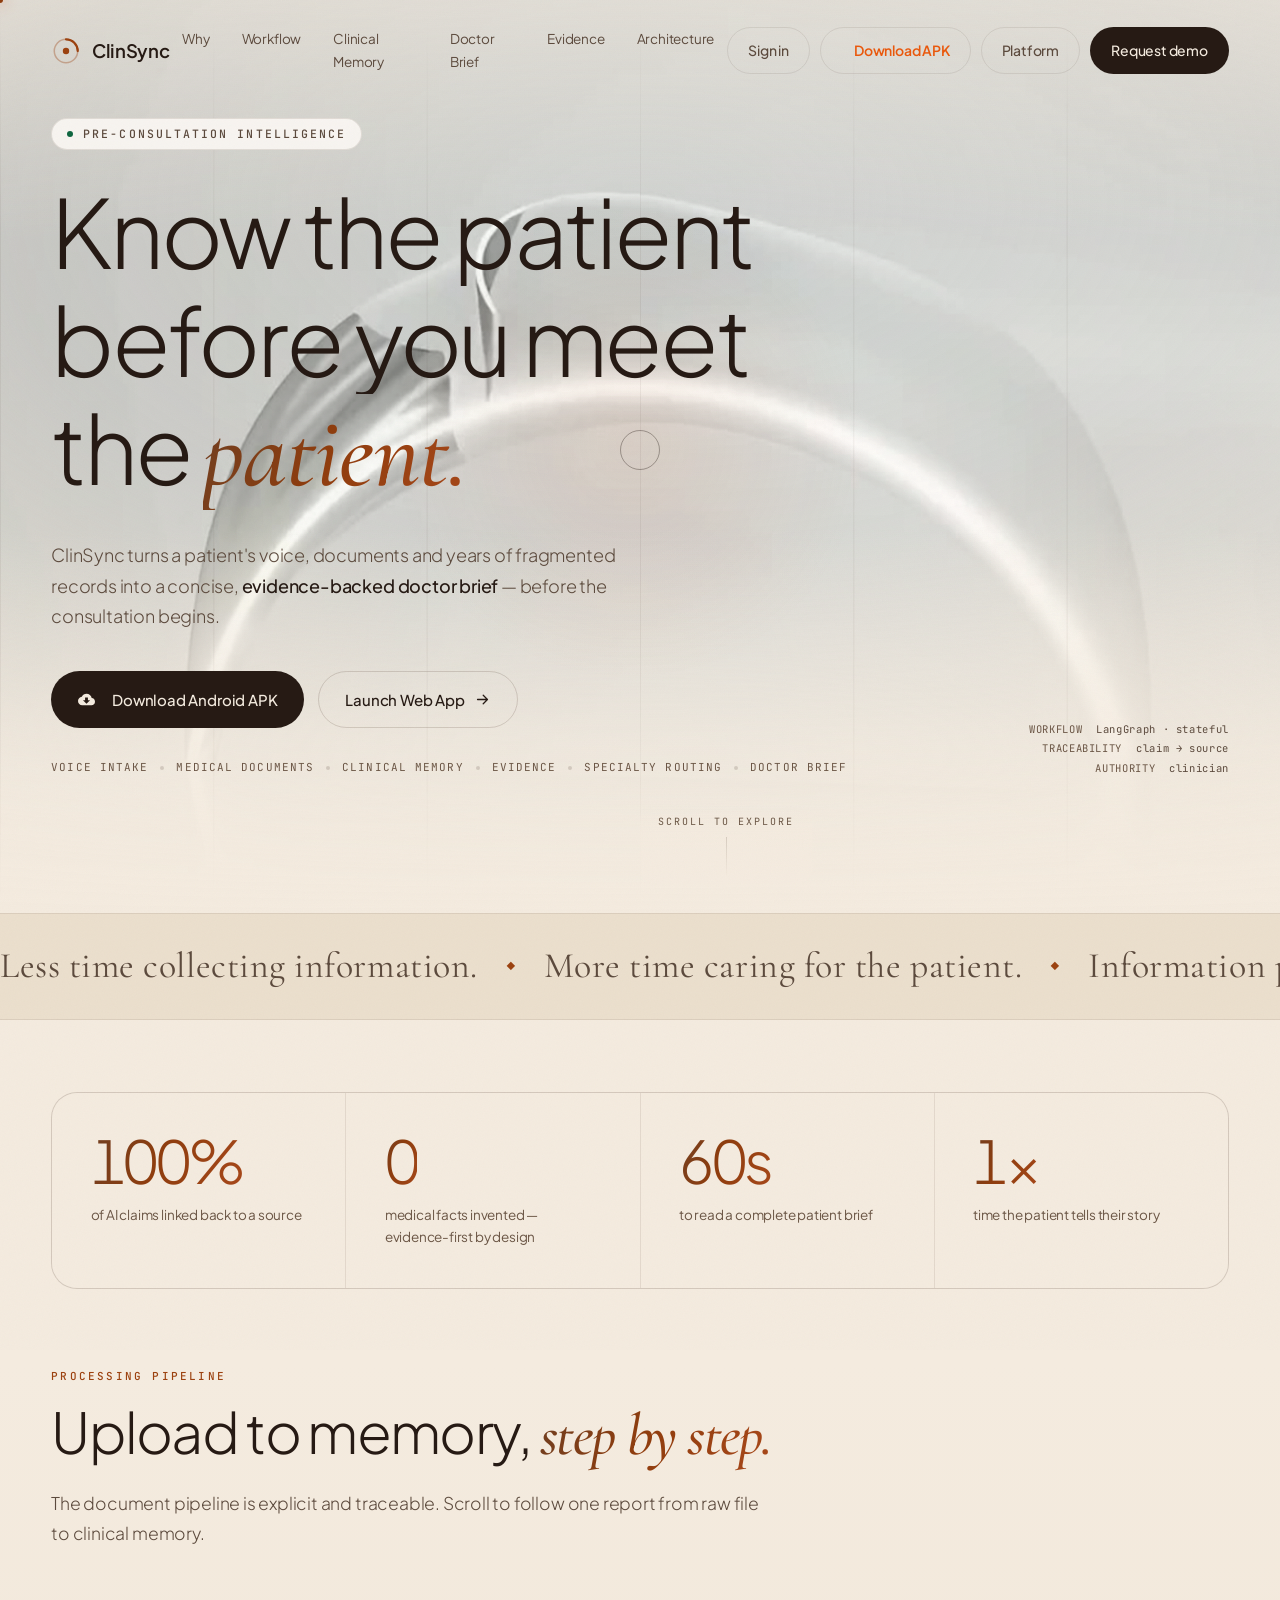
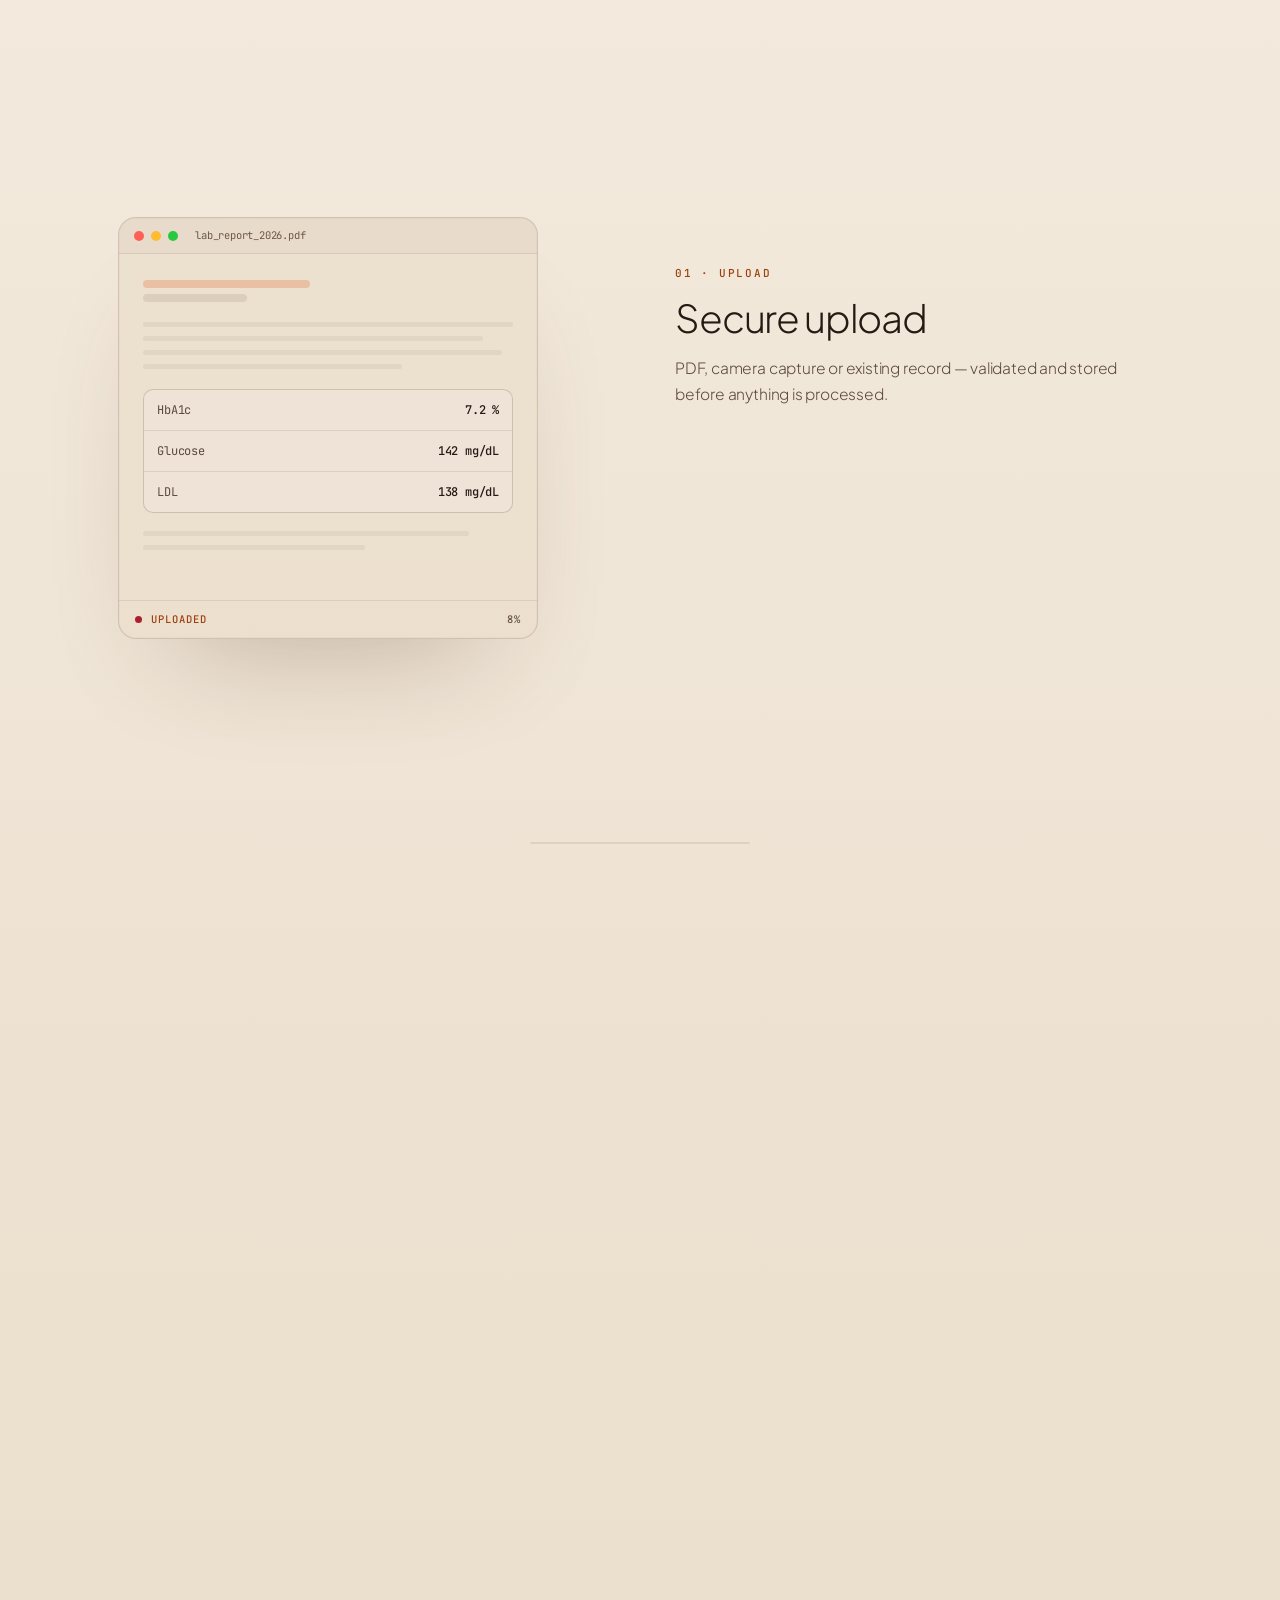
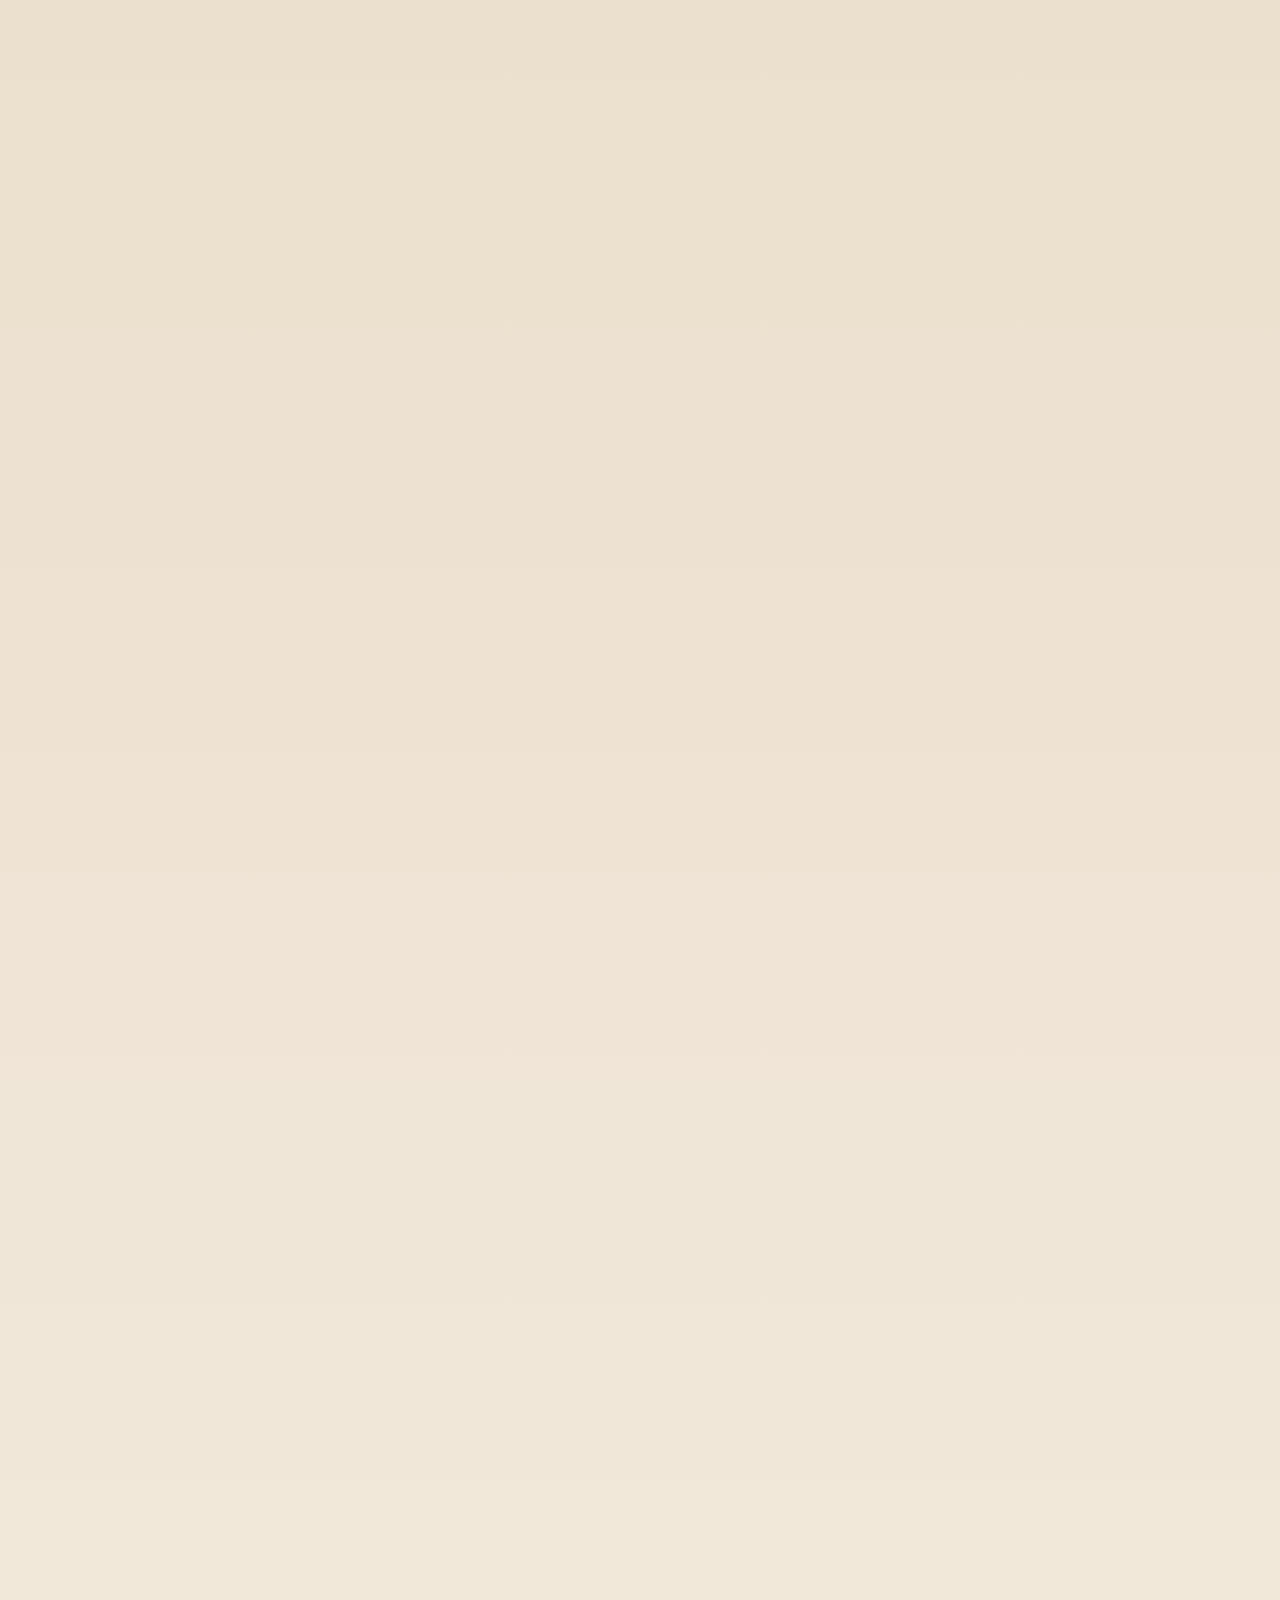
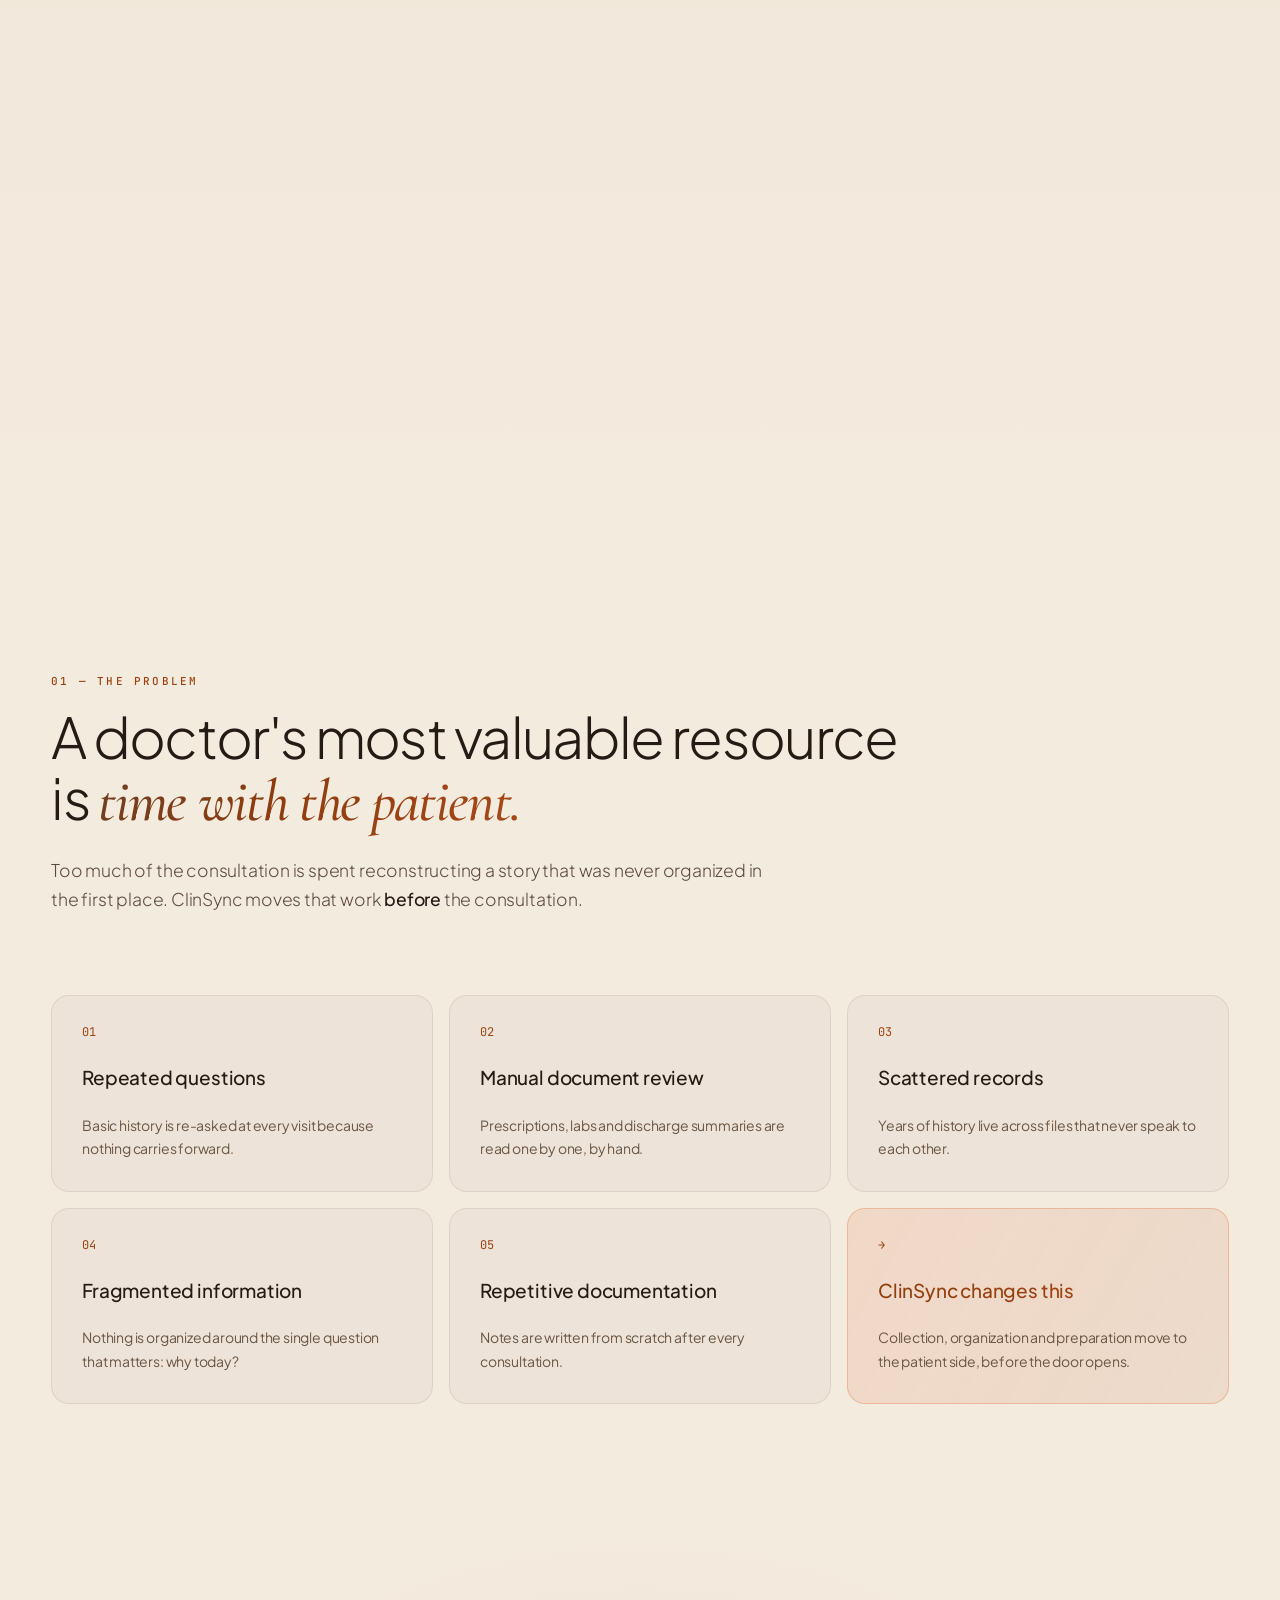
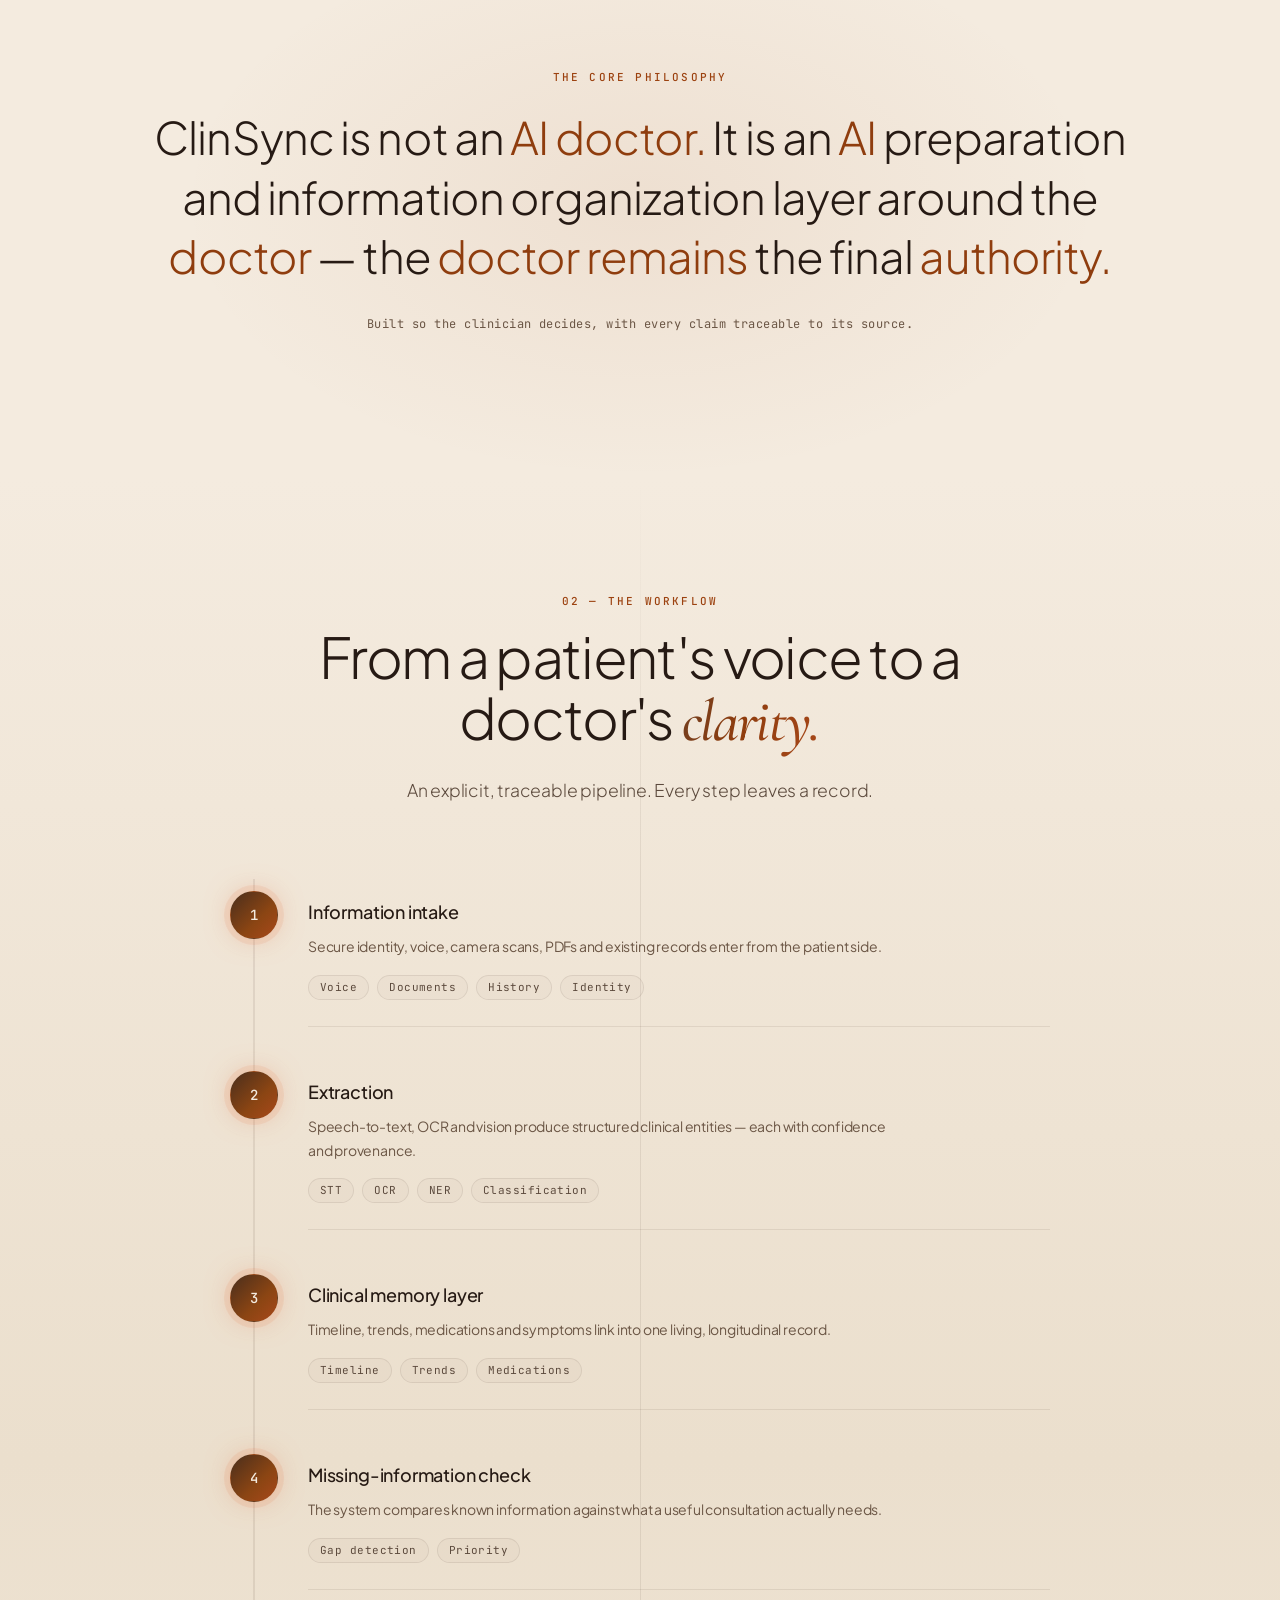
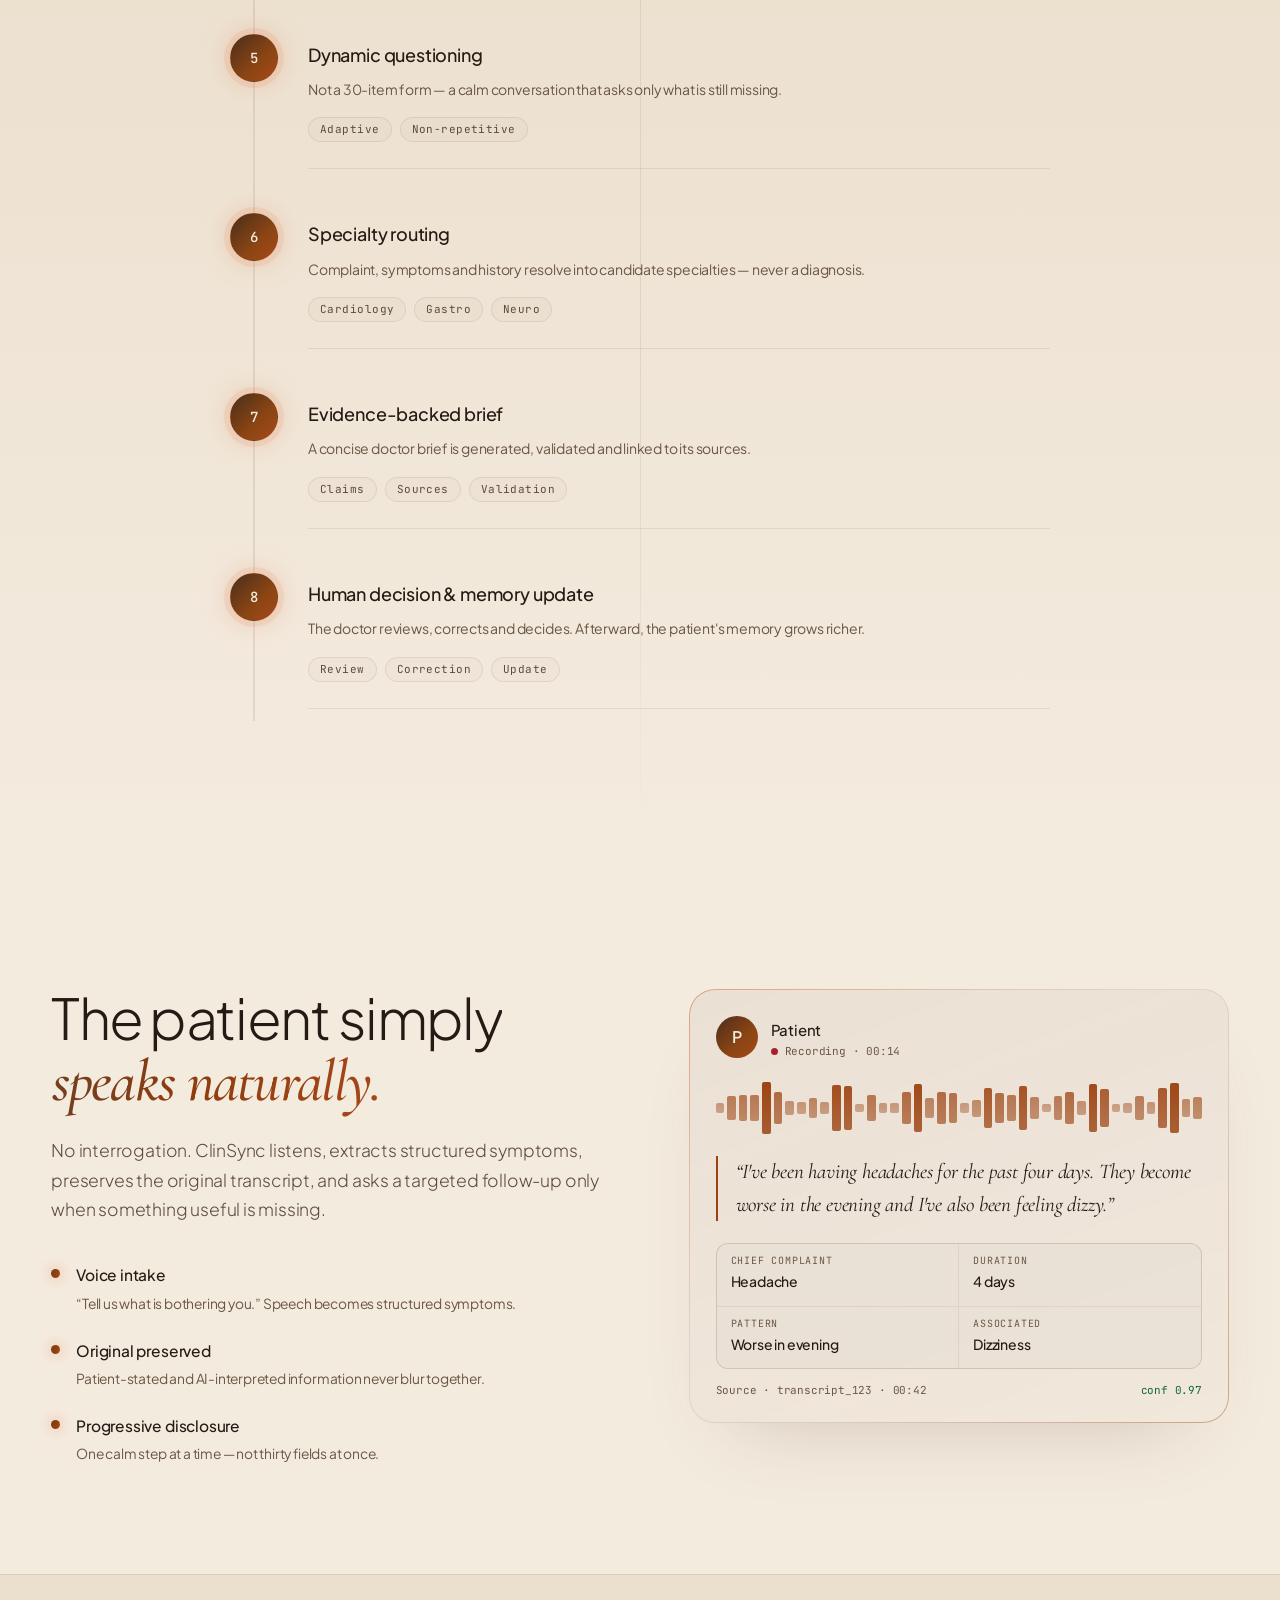
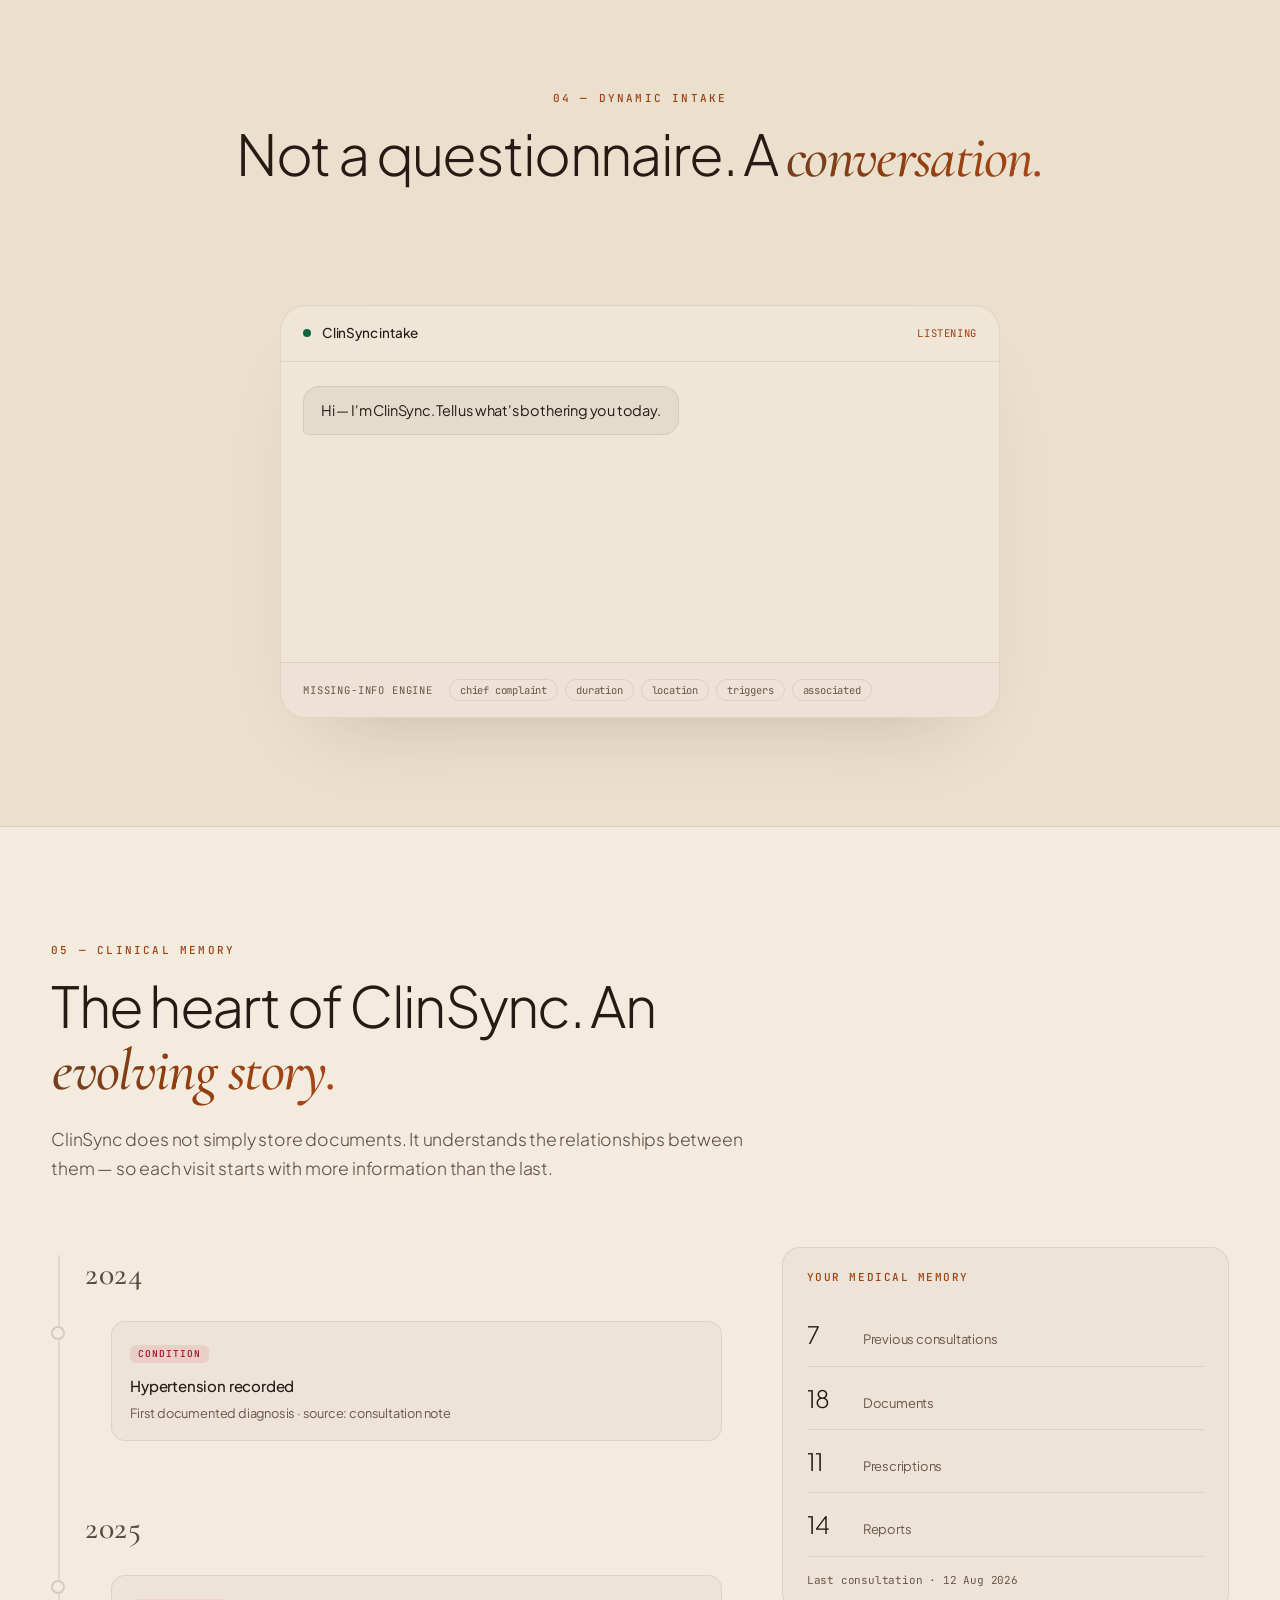
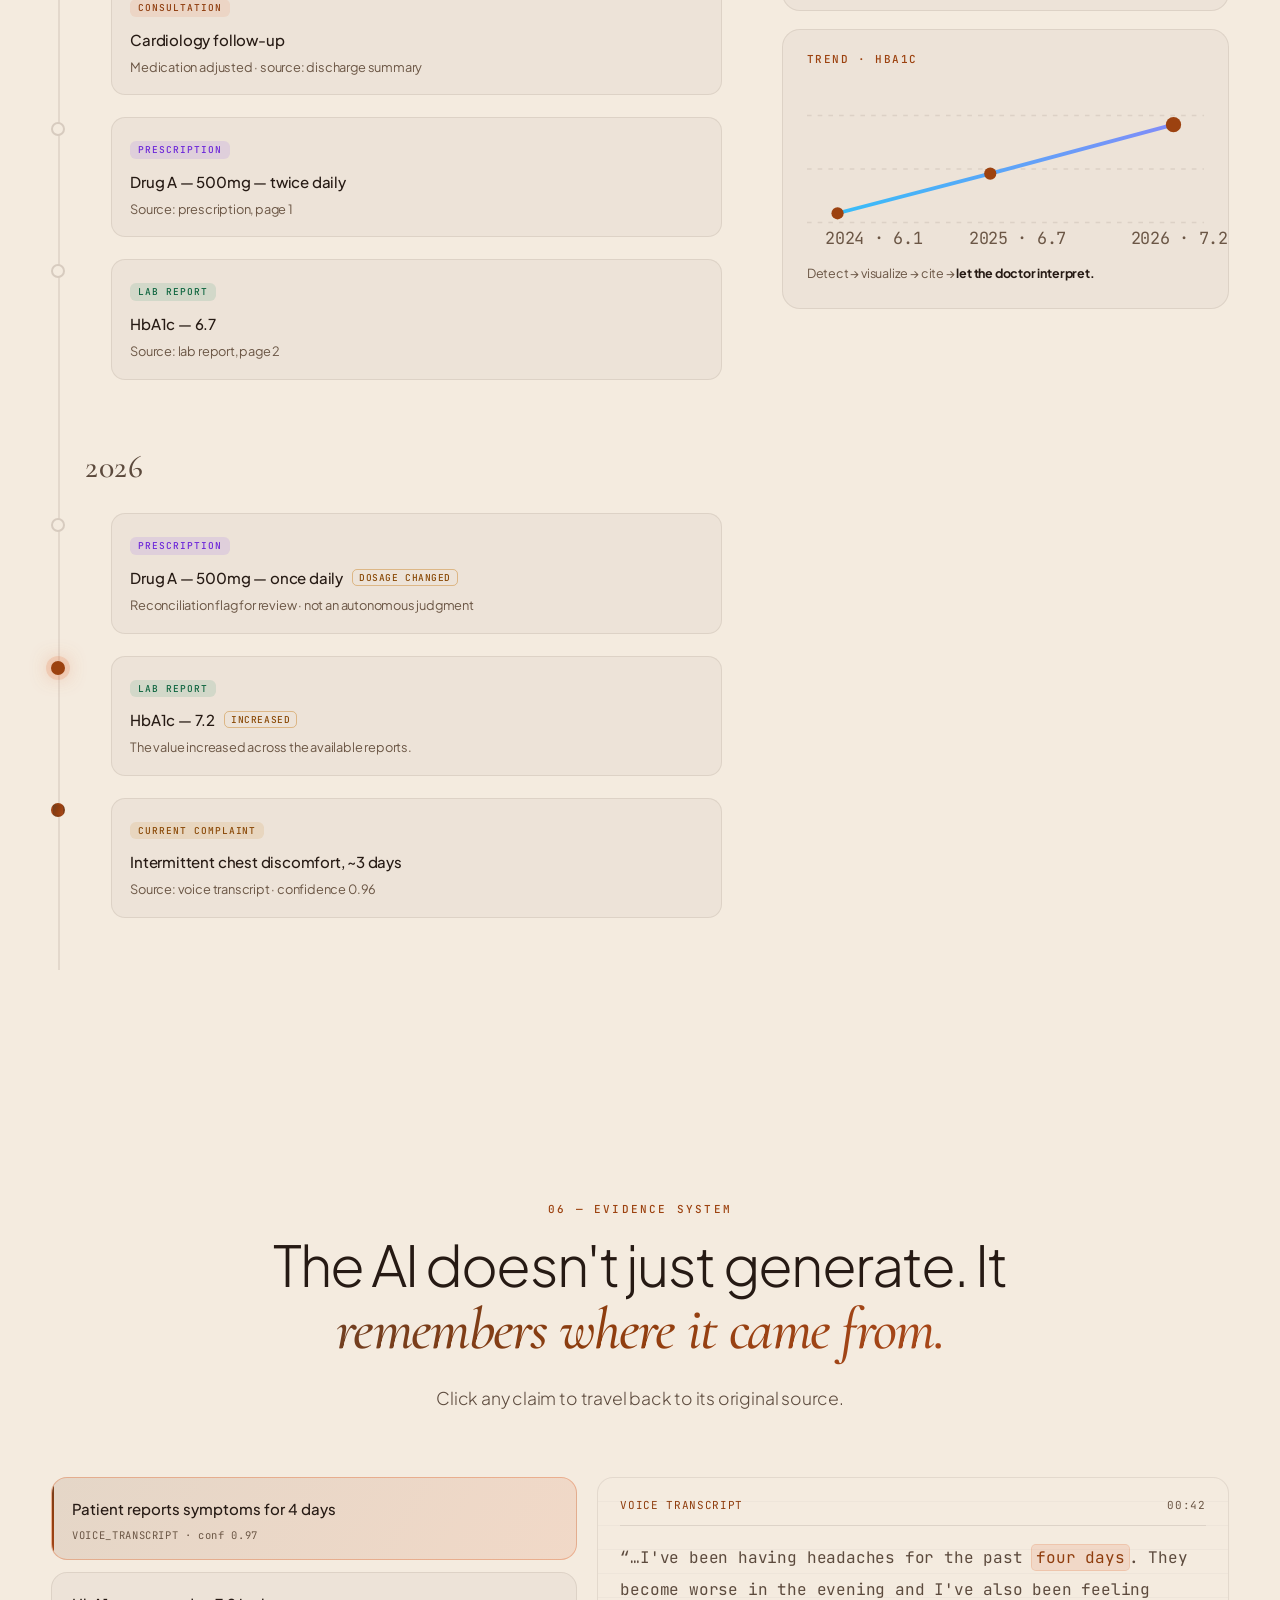
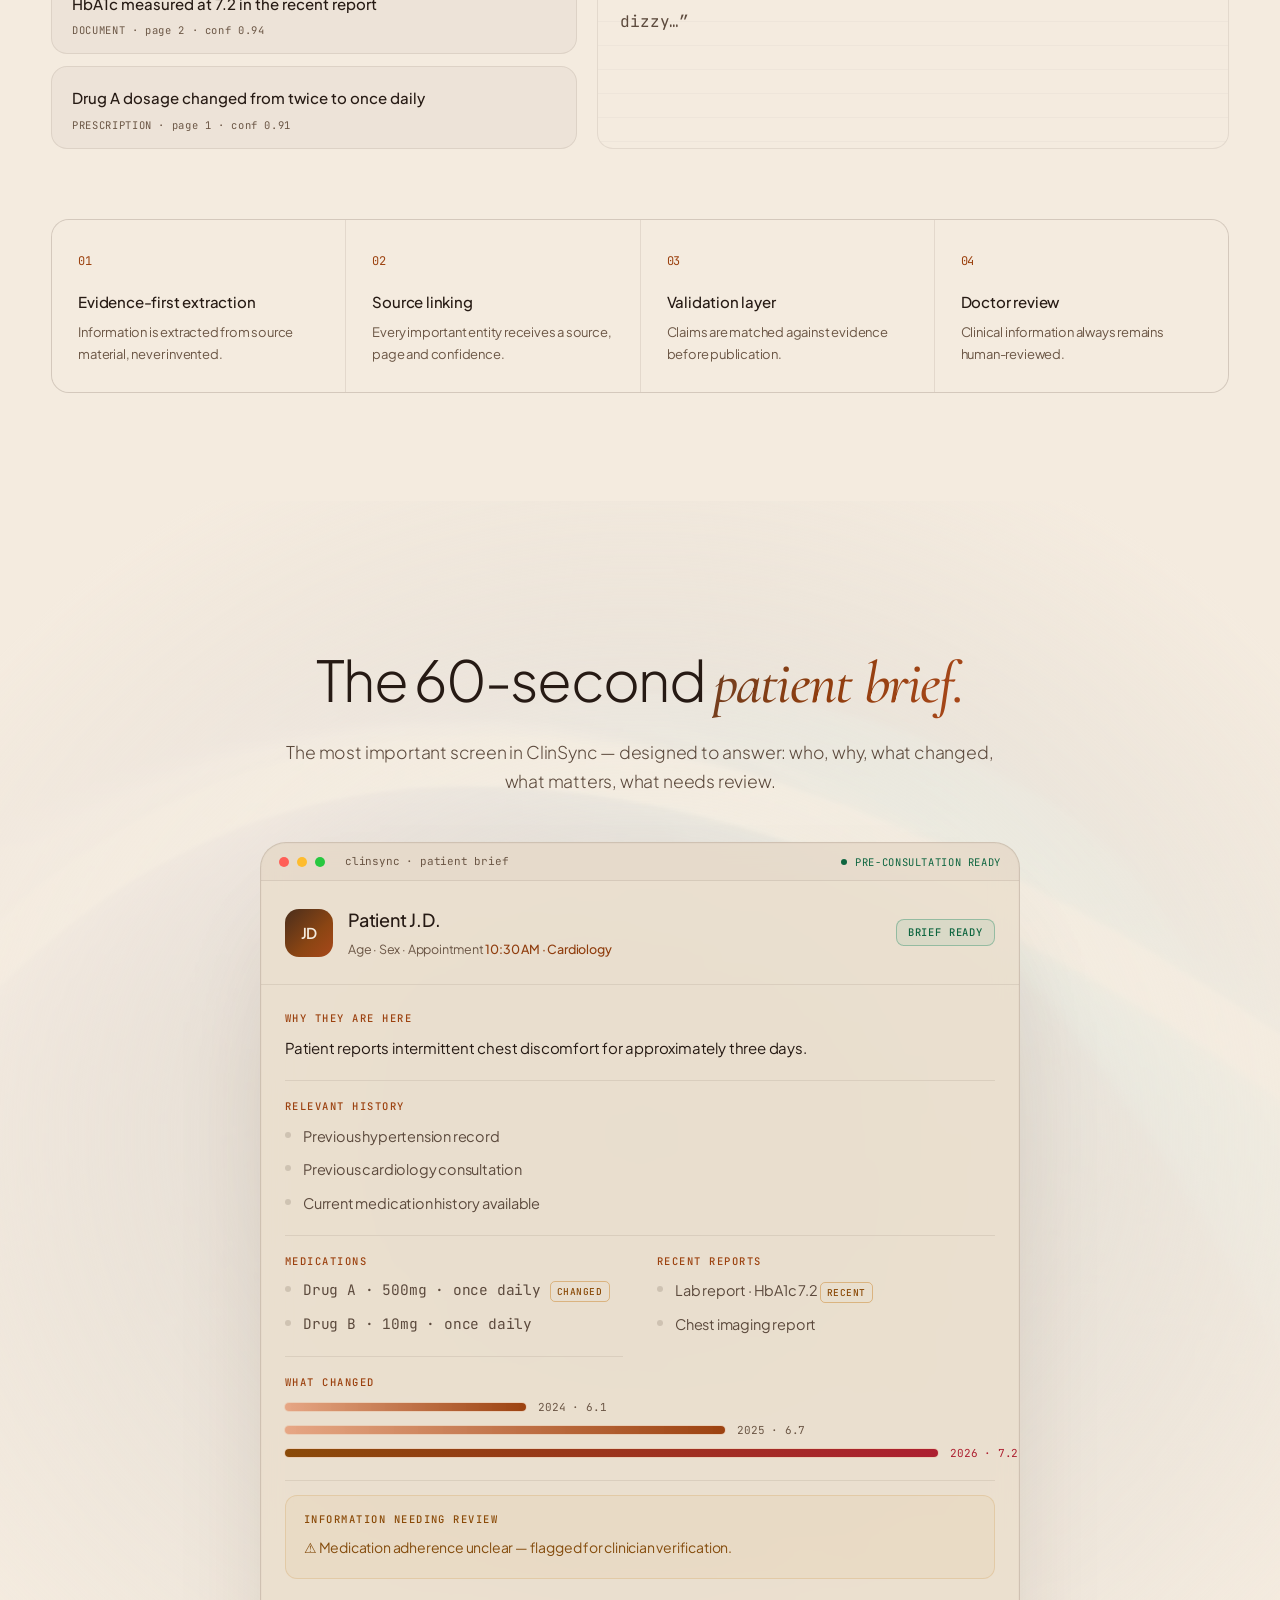
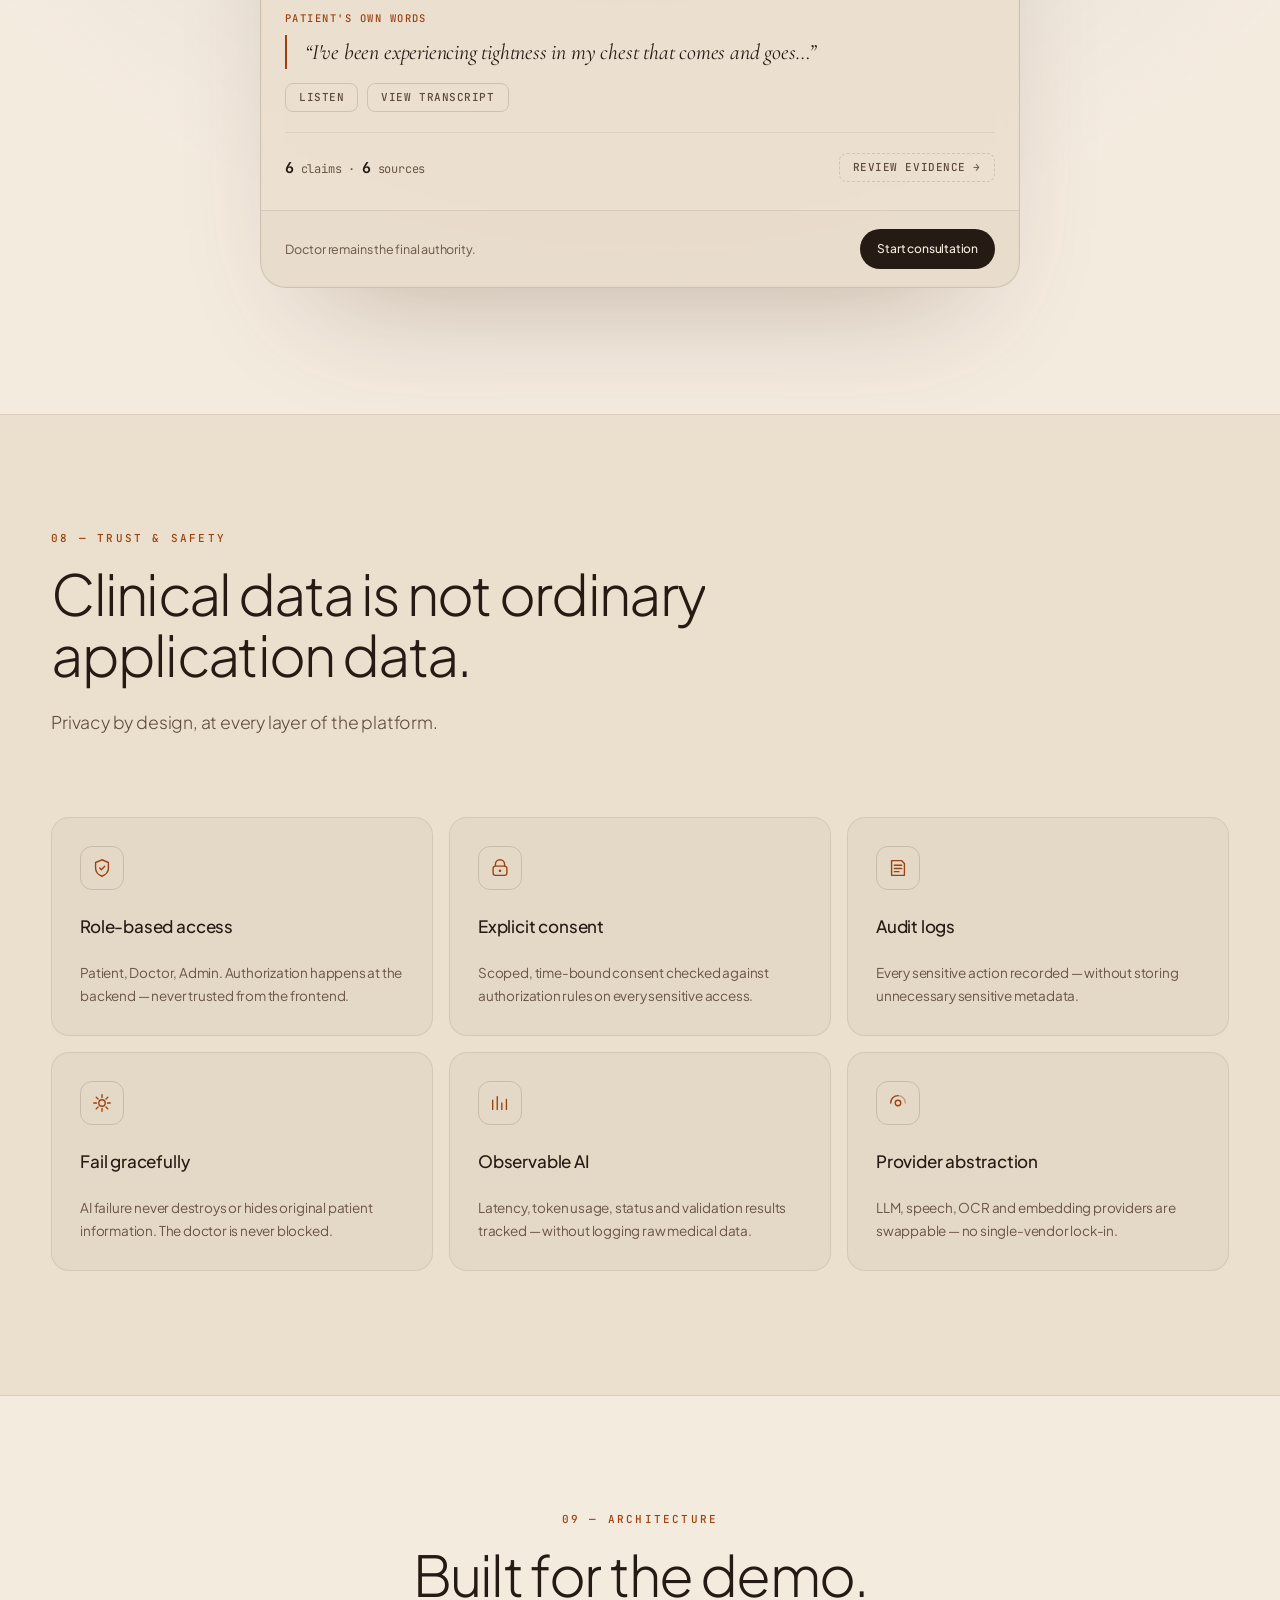
==== commit 1162ae6c: "Rebuild the ClinSync Flutter frontend against implementation.md Replaces the previous dashboard and " ====
--- a/index.html
+++ b/index.html
@@ -12,19 +12,12 @@
 <meta name="twitter:card" content="summary_large_image" />
 <link rel="preconnect" href="https://fonts.googleapis.com" />
 <link rel="preconnect" href="https://fonts.gstatic.com" crossorigin />
-<link href="https://fonts.googleapis.com/css2?family=Fraunces:ital,opsz,wght@0,9..144,300..700;1,9..144,300..600&family=Geist:wght@300..700&family=Geist+Mono:wght@400;500&display=swap" rel="stylesheet" />
+<link href="https://fonts.googleapis.com/css2?family=Cormorant+Garamond:ital,wght@0,300;0,400;0,500;0,600;0,700;1,300;1,400;1,500;1,600;1,700&family=JetBrains+Mono:wght@400;500;600&family=Plus+Jakarta+Sans:ital,wght@0,300;0,400;0,500;0,600;0,700;1,400&display=swap" rel="stylesheet" />
 <script>
-  /* set theme before first paint to avoid flash */
+  /* lock theme to light mode */
   (function () {
-    try {
-      var t = localStorage.getItem("clinsync-theme");
-      if (t !== "light" && t !== "dark") {
-        t = window.matchMedia("(prefers-color-scheme: light)").matches ? "light" : "dark";
-      }
-      document.documentElement.setAttribute("data-theme", t);
-    } catch (e) {
-      document.documentElement.setAttribute("data-theme", "dark");
-    }
+    document.documentElement.setAttribute("data-theme", "light");
+    try { localStorage.setItem("clinsync-theme", "light"); } catch (e) {}
   })();
 </script>
 <link rel="stylesheet" href="assets/css/style.css" />
@@ -44,6 +37,13 @@
   .mword{color:var(--ink)!important}
   .docscan__box{opacity:1!important;transform:none!important}
 </style></noscript>
+
+<!-- ambient colour field -->
+<div class="ambient" aria-hidden="true">
+  <span class="ambient__orb ambient__orb--a"></span>
+  <span class="ambient__orb ambient__orb--b"></span>
+  <span class="ambient__orb ambient__orb--c"></span>
+</div>
 
 <!-- ============ PRELOADER ============ -->
 <div class="preloader" id="preloader">
@@ -95,14 +95,11 @@
       <a href="#architecture">Architecture</a>
     </nav>
     <div class="nav__actions">
-      <button class="theme-toggle" id="themeToggle" type="button" aria-label="Switch to light mode" aria-pressed="false">
-        <span class="theme-toggle__icon theme-toggle__icon--sun" aria-hidden="true">
-          <svg viewBox="0 0 24 24" fill="none"><circle cx="12" cy="12" r="4.2" stroke="currentColor" stroke-width="1.6"/><path d="M12 2.5v2.6M12 18.9v2.6M2.5 12h2.6M18.9 12h2.6M5.2 5.2l1.9 1.9M16.9 16.9l1.9 1.9M18.8 5.2l-1.9 1.9M7.1 16.9l-1.9 1.9" stroke="currentColor" stroke-width="1.6" stroke-linecap="round"/></svg>
-        </span>
-        <span class="theme-toggle__icon theme-toggle__icon--moon" aria-hidden="true">
-          <svg viewBox="0 0 24 24" fill="none"><path d="M20 14.5A8.5 8.5 0 0 1 9.5 4a8.5 8.5 0 1 0 10.5 10.5z" stroke="currentColor" stroke-width="1.6" stroke-linejoin="round"/></svg>
-        </span>
-      </button>
+      <a href="http://127.0.0.1:3000/#/login" class="btn btn--ghost" data-cursor="login">Sign in</a>
+      <a href="downloads/ClinSync.apk" download="ClinSync.apk" class="btn btn--ghost" data-cursor="download" style="color:var(--accent,#ea580c);font-weight:600;">
+        <svg viewBox="0 0 24 24" width="14" height="14" fill="currentColor" style="display:inline-block;vertical-align:-2px;margin-right:4px;"><path d="M19.35 10.04C18.67 6.59 15.64 4 12 4 9.11 4 6.6 5.64 5.35 8.04 2.34 8.36 0 10.91 0 14c0 3.31 2.69 6 6 6h13c2.76 0 5-2.24 5-5 0-2.64-2.05-4.78-4.65-4.96zM17 13l-5 5-5-5h3V9h4v4h3z"/></svg>
+        Download APK
+      </a>
       <a href="#architecture" class="btn btn--ghost" data-cursor="docs">Platform</a>
       <a href="#cta" class="btn btn--solid" data-cursor="start">Request demo</a>
       <button class="nav__burger" id="burger" aria-label="Open menu"><span></span><span></span></button>
@@ -111,6 +108,8 @@
 </header>
 
 <div class="mobile-menu" id="mobileMenu">
+  <a href="http://127.0.0.1:3000/#/login" style="color:var(--accent,#ea580c);font-weight:600">Sign in to App →</a>
+  <a href="downloads/ClinSync.apk" download="ClinSync.apk" style="color:#0284c7;font-weight:600">Download Android APK (v1.0) ↓</a>
   <a href="#problem">Why ClinSync</a>
   <a href="#workflow">Workflow</a>
   <a href="#memory">Clinical Memory</a>
@@ -118,13 +117,6 @@
   <a href="#evidence">Evidence</a>
   <a href="#architecture">Architecture</a>
   <a href="#cta" class="mobile-menu__cta">Request demo</a>
-  <div class="mobile-menu__row">
-    <span>Appearance</span>
-    <button class="theme-toggle theme-toggle--inline" id="themeToggleMobile" type="button" aria-label="Switch theme">
-      <span class="theme-toggle__icon theme-toggle__icon--sun" aria-hidden="true"><svg viewBox="0 0 24 24" fill="none"><circle cx="12" cy="12" r="4.2" stroke="currentColor" stroke-width="1.8"/><path d="M12 2.5v2.6M12 18.9v2.6M2.5 12h2.6M18.9 12h2.6M5.2 5.2l1.9 1.9M16.9 16.9l1.9 1.9M18.8 5.2l-1.9 1.9M7.1 16.9l-1.9 1.9" stroke="currentColor" stroke-width="1.8" stroke-linecap="round"/></svg></span>
-      <span class="theme-toggle__icon theme-toggle__icon--moon" aria-hidden="true"><svg viewBox="0 0 24 24" fill="none"><path d="M20 14.5A8.5 8.5 0 0 1 9.5 4a8.5 8.5 0 1 0 10.5 10.5z" stroke="currentColor" stroke-width="1.8" stroke-linejoin="round"/></svg></span>
-    </button>
-  </div>
 </div>
 
 <main id="top">
@@ -162,13 +154,13 @@
       </p>
 
       <div class="hero__cta reveal">
-        <a href="#workflow" class="btn btn--solid btn--lg" data-cursor="explore">
-          <span>See how it works</span>
+        <a href="downloads/ClinSync.apk" download="ClinSync.apk" class="btn btn--solid btn--lg" data-cursor="download">
+          <svg viewBox="0 0 24 24" width="18" height="18" fill="currentColor" style="display:inline-block;vertical-align:-3px;margin-right:8px;"><path d="M19.35 10.04C18.67 6.59 15.64 4 12 4 9.11 4 6.6 5.64 5.35 8.04 2.34 8.36 0 10.91 0 14c0 3.31 2.69 6 6 6h13c2.76 0 5-2.24 5-5 0-2.64-2.05-4.78-4.65-4.96zM17 13l-5 5-5-5h3V9h4v4h3z"/></svg>
+          <span>Download Android APK</span>
+        </a>
+        <a href="http://127.0.0.1:3000/#/login" class="btn btn--line btn--lg" data-cursor="open">
+          <span>Launch Web App</span>
           <svg viewBox="0 0 24 24" fill="none"><path d="M5 12h14M13 6l6 6-6 6" stroke="currentColor" stroke-width="1.8" stroke-linecap="round" stroke-linejoin="round"/></svg>
-        </a>
-        <a href="#brief" class="btn btn--line btn--lg" data-cursor="open">
-          <span class="btn__play"><svg viewBox="0 0 24 24"><path d="M8 5.5v13l11-6.5z" fill="currentColor"/></svg></span>
-          View a doctor brief
         </a>
       </div>
 
@@ -950,8 +942,14 @@
       <h2 class="cta__title reveal">Know the patient<br/><em>before you meet the patient.</em></h2>
       <p class="cta__sub reveal">ClinSync prepares the clinical picture. Your team focuses on care.</p>
       <div class="cta__actions reveal">
-        <a href="#" class="btn btn--solid btn--lg" data-cursor="go"><span>Request a demo</span><svg viewBox="0 0 24 24" fill="none"><path d="M5 12h14M13 6l6 6-6 6" stroke="currentColor" stroke-width="1.8" stroke-linecap="round" stroke-linejoin="round"/></svg></a>
-        <a href="#workflow" class="btn btn--line btn--lg" data-cursor="back"><span>Revisit the workflow</span></a>
+        <a href="downloads/ClinSync.apk" download="ClinSync.apk" class="btn btn--solid btn--lg" data-cursor="download">
+          <svg viewBox="0 0 24 24" width="18" height="18" fill="currentColor" style="display:inline-block;vertical-align:-3px;margin-right:8px;"><path d="M19.35 10.04C18.67 6.59 15.64 4 12 4 9.11 4 6.6 5.64 5.35 8.04 2.34 8.36 0 10.91 0 14c0 3.31 2.69 6 6 6h13c2.76 0 5-2.24 5-5 0-2.64-2.05-4.78-4.65-4.96zM17 13l-5 5-5-5h3V9h4v4h3z"/></svg>
+          <span>Download Android APK</span>
+        </a>
+        <a href="http://127.0.0.1:3000/#/login" class="btn btn--line btn--lg" data-cursor="launch">
+          <span>Launch Web App</span>
+          <svg viewBox="0 0 24 24" fill="none"><path d="M5 12h14M13 6l6 6-6 6" stroke="currentColor" stroke-width="1.8" stroke-linecap="round" stroke-linejoin="round"/></svg>
+        </a>
       </div>
     </div>
   </section>
--- a/assets/css/style.css
+++ b/assets/css/style.css
@@ -16,6 +16,8 @@
   --violet-rgb:    167,139,250;
   --rose-rgb:      248,113,113;
   --indigo-rgb:    129,140,248;
+  --coffee-rgb:    169,113,75;   /* warm secondary accent */
+  --caramel-rgb:   240,164,76;
 
   --bg:            rgb(var(--bg-rgb));
   --bg-2:          rgb(var(--bg2-rgb));
@@ -25,7 +27,7 @@
   --line-2:        rgba(var(--surface-rgb),.16);
   --ink:           rgb(var(--ink-rgb));
   --ink-2:         #aab6c8;
-  --ink-3:         #6f7d92;
+  --ink-3:         #7c8aa0;
 
   --cyan:          #38bdf8;
   --cyan-2:        #7dd3fc;
@@ -34,7 +36,18 @@
   --mint:          #34d399;
   --amber:         #fbbf24;
   --rose:          #fb7185;
+  --coffee:        #a9714b;
+  --caramel:       #f0a44c;
+  /* warm highlight layer — ember orange, used sparingly on the black canvas */
+  --warm:          #fb923c;
+  --warm-2:        #f59e0b;
+  --warm-rgb:      251,146,60;
+  --warm-grad:     linear-gradient(120deg,#fb923c 0%,#f59e0b 55%,#fbbf24 100%);
+  --warm-grad-soft:linear-gradient(120deg,rgba(var(--warm-rgb),.18),rgba(251,191,36,.1));
+  --rose-soft:     #fca5a5;
+  --amber-soft:    #fcd34d;
   --grad:          linear-gradient(120deg,#38bdf8 0%,#818cf8 55%,#a78bfa 100%);
+  --grad-solid:   var(--grad);   /* gradient behind light text */
   --grad-soft:     linear-gradient(120deg,rgba(var(--accent-rgb),.16),rgba(var(--indigo-rgb),.14));
 
   /* semantic solids */
@@ -53,41 +66,59 @@
   --maxw:          1240px;
   --ease:          cubic-bezier(.22,.61,.36,1);
   --ease-out:      cubic-bezier(.16,1,.3,1);
-  --font:          "Geist",system-ui,-apple-system,sans-serif;
-  --serif:         "Fraunces",Georgia,"Times New Roman",serif;
-  --mono:          "Geist Mono",ui-monospace,SFMono-Regular,monospace;
-}
-
-/* ---------- light theme ---------- */
+  --ease-spring:   cubic-bezier(.34,1.42,.64,1);
+  --font:          "Plus Jakarta Sans",-apple-system,BlinkMacSystemFont,"Segoe UI",Roboto,sans-serif;
+  --serif:         "Cormorant Garamond","Playfair Display",Georgia,serif;
+  --mono:          "JetBrains Mono",ui-monospace,SFMono-Regular,monospace;
+}
+
+/* ---------- light theme : warm "coffee + orange" ---------- */
 [data-theme="light"]{
-  --bg-rgb:        246,248,252;
-  --bg2-rgb:       237,241,248;
-  --ink-rgb:       11,18,32;
-  --surface-rgb:   14,22,40;      /* raised color: dark on light */
-  --accent-rgb:    14,165,233;
-  --mint-rgb:      5,150,105;
-  --amber-rgb:     180,83,9;
+  /* warm cream paper instead of cold blue-white */
+  --bg-rgb:        244,235,223;
+  --bg2-rgb:       235,223,205;
+  --ink-rgb:       38,26,20;      /* espresso */
+  --surface-rgb:   62,42,30;      /* coffee — raised color on light */
+
+  --accent-rgb:    226,110,58;    /* burnt orange (glows, gradient) */
+  --coffee-rgb:    139,94,60;
+  --caramel-rgb:   217,119,6;
+  --mint-rgb:      22,132,92;
+  --amber-rgb:     194,116,11;
   --violet-rgb:    124,58,237;
-  --rose-rgb:      225,29,72;
-  --indigo-rgb:    99,102,241;
+  --rose-rgb:      211,63,74;
+  --indigo-rgb:    166,90,46;     /* copper */
 
   --ink:           rgb(var(--ink-rgb));
-  --ink-2:         #46536a;
-  --ink-3:         #79869b;
-
-  --cyan:          #0ea5e9;
-  --cyan-2:        #0284c7;
-  --indigo:        #6366f1;
-  --violet:        #7c3aed;
-  --mint:          #059669;
-  --amber:         #b45309;
-  --rose:          #e11d48;
-  --grad:          linear-gradient(120deg,#0ea5e9 0%,#6366f1 55%,#7c3aed 100%);
-  --grad-soft:     linear-gradient(120deg,rgba(var(--accent-rgb),.12),rgba(99,102,241,.1));
-
-  --shadow:        0 40px 80px -50px rgba(23,37,84,.35);
-  --shadow-card:   0 40px 80px -50px rgba(23,37,84,.28);
-  --shadow-strong: 0 60px 120px -60px rgba(23,37,84,.35);
+  --ink-2:         #5c4a3d;       /* warm taupe  — 7.8:1 on cream */
+  --ink-3:         #6b5645;       /* soft brown — AA on latte at all sizes */
+
+  --cyan:          #9c4210;       /* terracotta  — AA on latte */
+  --cyan-2:        #8f3d0e;
+  --indigo:        #a65a2e;       /* copper */
+  --violet:        #6d28d9;       /* 6.6:1 */
+  --mint:          #0f6640;       /* 6.5:1 */
+  --amber:         #8a4a08;       /* 6.5:1 */
+  --rose:          #ad1f30;       /* AA on latte */
+  --coffee:        #8b5e3c;
+  --caramel:       #d2691e;
+  --warm:          #9c4210;
+  --warm-2:        #8f3d0e;
+  --warm-rgb:      226,110,58;
+  --warm-grad:     linear-gradient(120deg,#8f3d0e 0%,#9c4210 55%,#a8481a 100%);
+  --warm-grad-soft:linear-gradient(120deg,rgba(var(--warm-rgb),.14),rgba(168,72,26,.1));
+  --rose-soft:     #a5102f;
+  --amber-soft:    #854d0e;
+
+  /* coffee → burnt orange; every stop clears AA on latte */
+  --grad:          linear-gradient(112deg,#6f3f22 0%,#8f3d0e 45%,#a8481a 100%);
+  /* chips/avatars sit under cream text, so they need a deeper roast */
+  --grad-solid:   linear-gradient(135deg,#4a2e1c 0%,#8b4513 60%,#a8481a 100%);
+  --grad-soft:     linear-gradient(120deg,rgba(var(--coffee-rgb),.14),rgba(var(--accent-rgb),.14));
+
+  --shadow:        0 40px 80px -50px rgba(74,48,28,.34);
+  --shadow-card:   0 40px 80px -50px rgba(74,48,28,.26);
+  --shadow-strong: 0 60px 120px -60px rgba(74,48,28,.32);
 }
 
 /* theme cross-fade */
@@ -108,10 +139,12 @@
   font-family:var(--font);
   background:var(--bg);
   color:var(--ink);
-  line-height:1.6;
+  line-height:1.68;
   font-weight:400;
+  letter-spacing:-.012em;
   overflow-x:hidden;
   -webkit-font-smoothing:antialiased;
+  -moz-osx-font-smoothing:grayscale;
   text-rendering:optimizeLegibility;
 }
 body.is-loading{overflow:hidden;height:100vh}
@@ -131,6 +164,23 @@
 /* ============================================================
    ATMOSPHERE
    ============================================================ */
+
+/* slow drifting colour field — gives the page depth and colour
+   without touching content. Dark = cool field with one ember. */
+.ambient{position:fixed;inset:0;z-index:0;pointer-events:none;overflow:hidden}
+.ambient__orb{position:absolute;display:block;border-radius:50%;will-change:transform}
+.ambient__orb--a{width:62vw;height:62vw;left:-16vw;top:-14vh;background:radial-gradient(circle,rgba(var(--accent-rgb),.22),transparent 68%);animation:driftA 31s var(--ease) infinite}
+.ambient__orb--b{width:54vw;height:54vw;right:-14vw;top:24vh;background:radial-gradient(circle,rgba(var(--warm-rgb),.22),transparent 68%);animation:driftB 37s var(--ease) infinite}
+.ambient__orb--c{width:58vw;height:58vw;left:16vw;bottom:-20vh;background:radial-gradient(circle,rgba(var(--indigo-rgb),.18),transparent 68%);animation:driftC 43s var(--ease) infinite}
+@keyframes driftA{0%,100%{transform:translate3d(0,0,0) scale(1)}50%{transform:translate3d(7vw,9vh,0) scale(1.16)}}
+@keyframes driftB{0%,100%{transform:translate3d(0,0,0) scale(1.08)}50%{transform:translate3d(-9vw,12vh,0) scale(.92)}}
+@keyframes driftC{0%,100%{transform:translate3d(0,0,0) scale(1)}50%{transform:translate3d(6vw,-11vh,0) scale(1.12)}}
+
+/* light theme: the field turns into a soft caramel wash instead of neon */
+[data-theme="light"] .ambient__orb--a{background:radial-gradient(circle,rgba(224,161,92,.20),transparent 68%)}
+[data-theme="light"] .ambient__orb--b{background:radial-gradient(circle,rgba(210,105,30,.13),transparent 68%)}
+[data-theme="light"] .ambient__orb--c{background:radial-gradient(circle,rgba(139,94,60,.14),transparent 68%)}
+
 .grain{
   position:fixed;inset:-50%;z-index:9998;pointer-events:none;opacity:.05;
   background-image:url("data:image/svg+xml,%3Csvg xmlns='http://www.w3.org/2000/svg' width='200' height='200'%3E%3Cfilter id='n'%3E%3CfeTurbulence type='fractalNoise' baseFrequency='.85' numOctaves='3'/%3E%3C/filter%3E%3Crect width='100%25' height='100%25' filter='url(%23n)'/%3E%3C/svg%3E");
@@ -166,7 +216,7 @@
 .pl-ring--2{stroke:rgba(var(--accent-rgb),.4);animation:spin 6s linear infinite}
 .pl-core{fill:var(--cyan);filter:drop-shadow(0 0 12px rgba(var(--accent-rgb),.9))}
 @keyframes spin{to{transform:rotate(360deg)}}
-.preloader__word{font-family:var(--serif);font-size:30px;letter-spacing:.02em}
+.preloader__word{font-family:var(--serif);font-size:36px;font-weight:400;letter-spacing:.12em;text-transform:uppercase}
 .preloader__bar{width:100%;height:2px;background:var(--line);border-radius:2px;overflow:hidden}
 .preloader__bar span{display:block;height:100%;width:0;background:var(--grad);transition:width .25s var(--ease)}
 .preloader__meta{width:100%;display:flex;justify-content:space-between;font:400 11px/1 var(--mono);color:var(--ink-3);letter-spacing:.06em;text-transform:uppercase}
@@ -178,11 +228,11 @@
 .nav.is-stuck{background:rgba(var(--bg-rgb),.72);backdrop-filter:blur(18px) saturate(140%);-webkit-backdrop-filter:blur(18px) saturate(140%);border-bottom-color:var(--line)}
 .nav__inner{width:min(var(--maxw),92vw);margin-inline:auto;display:flex;align-items:center;justify-content:space-between;padding:20px 0;transition:padding .4s var(--ease)}
 .nav.is-stuck .nav__inner{padding:13px 0}
-.brand{display:flex;align-items:center;gap:11px;font-weight:600;letter-spacing:-.01em}
+.brand{display:flex;align-items:center;gap:11px;font-weight:600;letter-spacing:-.02em}
 .brand__mark{display:grid;place-items:center;width:30px;height:30px;color:var(--cyan)}
 .brand__mark svg{width:30px;height:30px;transition:transform .6s var(--ease-out)}
 .brand:hover .brand__mark svg{transform:rotate(120deg)}
-.brand__name{font-size:18px}
+.brand__name{font-size:18.5px;letter-spacing:-.02em}
 .nav__links{display:flex;gap:6px}
 .nav__links a{position:relative;font-size:13.5px;color:var(--ink-2);padding:8px 13px;border-radius:99px;transition:color .3s var(--ease),background .3s var(--ease)}
 .nav__links a::after{content:"";position:absolute;left:50%;bottom:2px;width:0;height:1px;background:var(--cyan);transition:width .35s var(--ease),left .35s var(--ease)}
@@ -207,13 +257,13 @@
 .btn--line{color:var(--ink);border-color:var(--line-2)}
 .btn--line:hover{background:var(--panel-2);transform:translateY(-2px)}
 .btn--lg{font-size:15px;padding:15px 26px}
-.btn__play{display:grid;place-items:center;width:24px;height:24px;border-radius:50%;background:var(--grad);color:var(--on-solid)}
+.btn__play{display:grid;place-items:center;width:24px;height:24px;border-radius:50%;background:var(--grad-solid);color:var(--on-solid)}
 .btn__play svg{width:14px;height:14px;margin-left:1px}
 
 /* mobile menu */
 .mobile-menu{position:fixed;inset:0;z-index:850;background:rgba(var(--bg-rgb),.97);backdrop-filter:blur(20px);display:flex;flex-direction:column;justify-content:center;gap:6px;padding:0 8vw;transform:translateY(-100%);transition:transform .7s var(--ease-out);visibility:hidden}
 .mobile-menu.is-open{transform:translateY(0);visibility:visible}
-.mobile-menu a{font-size:30px;font-family:var(--serif);padding:10px 0;border-bottom:1px solid var(--line);color:var(--ink-2);opacity:0;transform:translateY(20px);transition:opacity .5s var(--ease),transform .5s var(--ease),color .3s}
+.mobile-menu a{font-size:32px;font-family:var(--serif);font-weight:400;letter-spacing:.02em;padding:12px 0;border-bottom:1px solid var(--line);color:var(--ink-2);opacity:0;transform:translateY(20px);transition:opacity .5s var(--ease),transform .5s var(--ease),color .3s}
 .mobile-menu.is-open a{opacity:1;transform:none}
 .mobile-menu a:hover{color:var(--ink)}
 .mobile-menu__cta{margin-top:20px;border:none!important;color:var(--cyan)!important;font-family:var(--font)!important;font-size:18px!important}
@@ -239,7 +289,7 @@
 .hero__title{font-weight:300;font-size:clamp(2.6rem,7.4vw,6.2rem);line-height:1.02;letter-spacing:-.035em;max-width:900px}
 .hero__title .line{display:block;overflow:hidden;padding-block:.06em}
 .hero__title .line__in{display:inline-block;transform:translateY(115%);transition:transform 1.1s var(--ease-out)}
-.hero__title em{font-family:var(--serif);font-style:italic;font-weight:400;letter-spacing:-.01em;background:var(--grad);-webkit-background-clip:text;background-clip:text;color:transparent;padding-right:.06em}
+.hero__title em{font-family:var(--serif);font-style:italic;font-weight:500;font-size:1.06em;letter-spacing:-.01em;background:var(--grad);-webkit-background-clip:text;background-clip:text;color:transparent;padding-right:.08em}
 .is-ready .hero__title .line__in{transform:translateY(0)}
 .hero__title .line:nth-child(2) .line__in{transition-delay:.09s}
 .hero__title .line:nth-child(3) .line__in{transition-delay:.18s}
@@ -267,7 +317,7 @@
 .band__marquee{display:flex;width:max-content;animation:marquee 38s linear infinite}
 .band__marquee:hover{animation-play-state:paused}
 .band__track{display:flex;align-items:center;gap:28px;padding-right:28px}
-.band__track span{font-family:var(--serif);font-size:clamp(20px,2.6vw,34px);color:var(--ink-2);white-space:nowrap}
+.band__track span{font-family:var(--serif);font-size:clamp(22px,2.8vw,36px);font-weight:400;letter-spacing:.015em;color:var(--ink-2);white-space:nowrap}
 .band__track b{color:var(--cyan);font-size:11px}
 @keyframes marquee{to{transform:translateX(-50%)}}
 
@@ -277,9 +327,9 @@
 .section{position:relative;padding:clamp(80px,12vh,150px) 0}
 .sec-head{max-width:860px;margin-bottom:64px}
 .sec-head--center{margin-inline:auto;text-align:center}
-.sec-tag{display:inline-block;font:500 11px/1 var(--mono);letter-spacing:.2em;text-transform:uppercase;color:var(--cyan);margin-bottom:20px}
+.sec-tag{display:inline-block;font:500 11px/1 var(--mono);letter-spacing:.2em;text-transform:uppercase;color:var(--warm);margin-bottom:20px}
 .sec-title{font-weight:300;font-size:clamp(1.9rem,4.4vw,3.6rem);line-height:1.08;letter-spacing:-.03em}
-.sec-title em{font-family:var(--serif);font-style:italic;font-weight:400;background:var(--grad);-webkit-background-clip:text;background-clip:text;color:transparent}
+.sec-title em{font-family:var(--serif);font-style:italic;font-weight:500;font-size:1.05em;background:var(--grad);-webkit-background-clip:text;background-clip:text;color:transparent;padding-inline:.02em}
 .sec-lead{margin-top:22px;font-size:clamp(15px,1.4vw,17.5px);color:var(--ink-2);font-weight:300;max-width:720px}
 .sec-head--center .sec-lead{margin-inline:auto}
 .sec-lead strong{color:var(--ink);font-weight:500}
@@ -309,15 +359,15 @@
    PROBLEM
    ============================================================ */
 .problem__grid{display:grid;grid-template-columns:repeat(3,1fr);gap:16px}
-.pcard{position:relative;padding:30px;border:1px solid var(--line);border-radius:var(--radius);background:var(--panel);overflow:hidden;transition:transform .5s var(--ease),border-color .5s var(--ease),background .5s var(--ease)}
-.pcard:hover{transform:translateY(-6px);border-color:var(--line-2);background:var(--panel-2)}
-.pcard__idx{font:400 12px/1 var(--mono);color:var(--cyan);margin-bottom:24px}
+.pcard{position:relative;padding:30px;border:1px solid var(--line);border-radius:var(--radius);background:var(--panel);overflow:hidden;display:flex;flex-direction:column;transition:transform .55s var(--ease),border-color .5s var(--ease),background .5s var(--ease),box-shadow .55s var(--ease)}
+.pcard:hover{transform:translateY(-6px);border-color:rgba(var(--warm-rgb),.45);background:var(--panel-2);box-shadow:var(--shadow-card)}
+.pcard__idx{font:400 12px/1 var(--mono);color:var(--warm);margin-bottom:24px}
 .pcard h3{font-size:19px;font-weight:500;letter-spacing:-.01em;margin-bottom:10px}
-.pcard p{font-size:14px;color:var(--ink-3)}
+.pcard p{font-size:14px;color:var(--ink-3);margin-top:auto;padding-top:10px}
 .pcard__glow{position:absolute;top:-60px;right:-60px;width:160px;height:160px;border-radius:50%;background:radial-gradient(circle,rgba(var(--accent-rgb),.22),transparent 70%);opacity:0;transition:opacity .6s var(--ease);pointer-events:none}
 .pcard:hover .pcard__glow{opacity:1}
-.pcard--accent{background:var(--grad-soft);border-color:rgba(var(--accent-rgb),.3)}
-.pcard--accent h3{background:var(--grad);-webkit-background-clip:text;background-clip:text;color:transparent}
+.pcard--accent{background:var(--warm-grad-soft);border-color:rgba(var(--warm-rgb),.32)}
+.pcard--accent h3{background:var(--warm-grad);-webkit-background-clip:text;background-clip:text;color:transparent}
 
 /* ============================================================
    WORKFLOW
@@ -329,7 +379,7 @@
 .flow__rail span{position:absolute;top:0;left:0;width:100%;height:0;background:var(--grad)}
 .flow__step{position:relative;display:grid;grid-template-columns:48px 1fr;gap:30px;padding:22px 0}
 .flow__node{position:relative;z-index:2;display:grid;place-items:center;width:48px;height:48px;border-radius:50%;border:1px solid var(--line-2);background:var(--bg);font:500 14px/1 var(--mono);color:var(--ink-3);transition:color .5s var(--ease),border-color .5s var(--ease),box-shadow .5s var(--ease),background .5s var(--ease)}
-.flow__step.is-in .flow__node{color:var(--on-solid);background:var(--grad);border-color:transparent;box-shadow:0 0 0 6px rgba(var(--accent-rgb),.1),0 0 30px -6px rgba(var(--accent-rgb),.6)}
+.flow__step.is-in .flow__node{color:var(--on-solid);background:var(--grad-solid);border-color:transparent;box-shadow:0 0 0 6px rgba(var(--accent-rgb),.1),0 0 30px -6px rgba(var(--accent-rgb),.6)}
 .flow__body{padding-top:6px;border-bottom:1px solid var(--line);padding-bottom:26px}
 .flow__body h3{font-size:18px;font-weight:500;margin-bottom:8px;letter-spacing:-.01em}
 .flow__body p{font-size:14px;color:var(--ink-3);max-width:600px}
@@ -349,14 +399,14 @@
 .voice-card{position:relative;border:1px solid var(--line);border-radius:var(--radius-lg);background:linear-gradient(160deg,rgba(var(--surface-rgb),.05),rgba(var(--surface-rgb),.015));padding:26px;box-shadow:var(--shadow-card)}
 .voice-card::before{content:"";position:absolute;inset:-1px;border-radius:inherit;padding:1px;background:linear-gradient(140deg,rgba(var(--accent-rgb),.5),transparent 40%,transparent 60%,rgba(var(--indigo-rgb),.4));-webkit-mask:linear-gradient(#000 0 0) content-box,linear-gradient(#000 0 0);-webkit-mask-composite:xor;mask-composite:exclude;pointer-events:none}
 .voice-card__top{display:flex;align-items:center;gap:13px;margin-bottom:22px}
-.voice-card__avatar{width:42px;height:42px;border-radius:50%;display:grid;place-items:center;background:var(--grad);color:var(--on-solid);font-weight:600}
+.voice-card__avatar{width:42px;height:42px;border-radius:50%;display:grid;place-items:center;background:var(--grad-solid);color:var(--on-solid);font-weight:600}
 .voice-card__name{font-weight:500;font-size:15px}
 .voice-card__status{font:400 11px/1 var(--mono);color:var(--ink-3);margin-top:4px;display:flex;align-items:center;gap:7px}
 .rec{width:7px;height:7px;border-radius:50%;background:var(--rose);animation:pulse2 1.4s infinite}
 @keyframes pulse2{0%,100%{opacity:1}50%{opacity:.3}}
 .voice-card__wave{height:56px;display:flex;align-items:center;gap:3px;margin-bottom:20px}
 .voice-card__wave span{flex:1;background:linear-gradient(180deg,var(--cyan),var(--indigo));border-radius:2px;min-height:4px;transition:height .2s var(--ease)}
-.voice-card__quote{font-family:var(--serif);font-size:19px;line-height:1.5;color:var(--ink);border-left:2px solid var(--cyan);padding-left:16px;margin-bottom:22px}
+.voice-card__quote{font-family:var(--serif);font-style:italic;font-weight:400;font-size:21px;line-height:1.55;color:var(--ink);border-left:2px solid var(--cyan);padding-left:18px;margin-bottom:22px}
 .voice-card__result{display:grid;grid-template-columns:1fr 1fr;gap:1px;background:var(--line);border:1px solid var(--line);border-radius:12px;overflow:hidden}
 .vr{background:rgba(var(--bg-rgb),.6);padding:12px 14px;display:flex;flex-direction:column;gap:4px}
 .vr-k{font:400 10px/1 var(--mono);letter-spacing:.08em;text-transform:uppercase;color:var(--ink-3)}
@@ -376,7 +426,7 @@
 .bubble{max-width:78%;padding:13px 17px;border-radius:16px;font-size:14.5px;line-height:1.5;opacity:0;transform:translateY(14px);animation:bubbleIn .6s var(--ease-out) forwards}
 @keyframes bubbleIn{to{opacity:1;transform:none}}
 .bubble--ai{align-self:flex-start;background:var(--panel-2);border:1px solid var(--line);border-bottom-left-radius:5px}
-.bubble--patient{align-self:flex-end;background:var(--grad);color:var(--on-solid);border-bottom-right-radius:5px;font-weight:500}
+.bubble--patient{align-self:flex-end;background:var(--grad-solid);color:var(--on-solid);border-bottom-right-radius:5px;font-weight:500}
 .chat__typing{align-self:flex-start;display:flex;gap:5px;padding:15px 18px;border-radius:16px 16px 16px 5px;background:var(--panel-2);border:1px solid var(--line)}
 .chat__typing span{width:6px;height:6px;border-radius:50%;background:var(--ink-3);animation:typing 1.2s infinite}
 .chat__typing span:nth-child(2){animation-delay:.15s}
@@ -397,7 +447,7 @@
 .timeline__rail{position:absolute;left:7px;top:8px;bottom:8px;width:2px;background:var(--line);overflow:hidden}
 .timeline__rail span{position:absolute;top:0;left:0;width:100%;height:0;background:linear-gradient(180deg,var(--cyan),var(--indigo),var(--violet))}
 .tl-year{margin-bottom:38px}
-.tl-year__label{font-family:var(--serif);font-size:30px;color:var(--ink-2);margin-bottom:20px;letter-spacing:.01em}
+.tl-year__label{font-family:var(--serif);font-size:32px;font-weight:500;color:var(--ink-2);margin-bottom:20px;letter-spacing:.02em}
 .tl-event{position:relative;padding:0 0 22px 26px}
 .tl-event__dot{position:absolute;left:-34px;top:5px;width:14px;height:14px;border-radius:50%;background:var(--bg);border:2px solid var(--line-2);transition:all .5s var(--ease);z-index:2}
 .tl-event.is-in .tl-event__dot{border-color:var(--cyan);box-shadow:0 0 0 5px rgba(var(--accent-rgb),.1)}
@@ -406,7 +456,7 @@
 .tl-event__card{border:1px solid var(--line);border-radius:14px;background:var(--panel);padding:16px 18px;transition:transform .5s var(--ease),border-color .5s var(--ease),background .5s var(--ease)}
 .tl-event:hover .tl-event__card{transform:translateX(6px);border-color:var(--line-2);background:var(--panel-2)}
 .tl-kind{display:inline-block;font:500 9.5px/1 var(--mono);letter-spacing:.1em;text-transform:uppercase;padding:4px 8px;border-radius:6px;margin-bottom:10px}
-.tl-kind--condition{color:#fca5a5;background:rgba(var(--rose-rgb),.12)}
+.tl-kind--condition{color:var(--rose-soft);background:rgba(var(--rose-rgb),.12)}
 .tl-kind--consult{color:var(--cyan-2);background:rgba(var(--accent-rgb),.12)}
 .tl-kind--prescription{color:var(--violet);background:rgba(var(--violet-rgb),.12)}
 .tl-kind--lab{color:var(--mint);background:rgba(var(--mint-rgb),.12)}
@@ -480,7 +530,7 @@
 .brief-doc__url{margin-left:12px;font:400 11px/1 var(--mono);color:var(--ink-3)}
 .brief-doc__live{margin-left:auto;display:flex;align-items:center;gap:8px;font:400 10.5px/1 var(--mono);letter-spacing:.06em;text-transform:uppercase;color:var(--mint)}
 .brief-doc__head{display:flex;align-items:center;gap:15px;padding:24px;border-bottom:1px solid var(--line)}
-.bd-avatar{width:48px;height:48px;border-radius:14px;display:grid;place-items:center;background:var(--grad);color:var(--on-solid);font-weight:600;font-size:15px}
+.bd-avatar{width:48px;height:48px;border-radius:14px;display:grid;place-items:center;background:var(--grad-solid);color:var(--on-solid);font-weight:600;font-size:15px}
 .bd-id h3{font-size:18px;font-weight:500}
 .bd-id p{font-size:12.5px;color:var(--ink-3);margin-top:3px}
 .bd-id p b{color:var(--cyan-2);font-weight:500}
@@ -503,8 +553,8 @@
 .bd-trend__bar--hot em{color:var(--rose)}
 .bd-sec--warn{background:rgba(var(--amber-rgb),.05);border-radius:12px;padding:18px;border:1px solid rgba(var(--amber-rgb),.16);margin:14px 0}
 .bd-sec--warn .bd-k{color:var(--amber)}
-.bd-sec--warn p{color:#fcd34d;font-size:14px}
-.bd-sec--quote blockquote{font-family:var(--serif);font-size:20px;line-height:1.5;color:var(--ink);border-left:2px solid var(--cyan);padding-left:16px}
+.bd-sec--warn p{color:var(--amber-soft);font-size:14px}
+.bd-sec--quote blockquote{font-family:var(--serif);font-style:italic;font-weight:400;font-size:22px;line-height:1.55;color:var(--ink);border-left:2px solid var(--cyan);padding-left:18px}
 .bd-actions{display:flex;gap:9px;margin-top:14px}
 .mini-btn{font:500 11px/1 var(--mono);letter-spacing:.05em;text-transform:uppercase;padding:8px 13px;border:1px solid var(--line-2);border-radius:8px;color:var(--ink-2);transition:all .35s var(--ease);cursor:pointer}
 .mini-btn:hover{background:var(--panel-2);color:var(--ink)}
@@ -520,13 +570,13 @@
    ============================================================ */
 .trust{background:var(--bg-2);border-block:1px solid var(--line)}
 .trust__grid{display:grid;grid-template-columns:repeat(3,1fr);gap:16px}
-.tcard{border:1px solid var(--line);border-radius:var(--radius);background:var(--panel);padding:28px;transition:transform .5s var(--ease),border-color .5s var(--ease),background .5s var(--ease)}
-.tcard:hover{transform:translateY(-5px);border-color:var(--line-2);background:var(--panel-2)}
+.tcard{position:relative;border:1px solid var(--line);border-radius:var(--radius);background:var(--panel);padding:28px;overflow:hidden;display:flex;flex-direction:column;transition:transform .55s var(--ease),border-color .5s var(--ease),background .5s var(--ease),box-shadow .55s var(--ease)}
+.tcard:hover{transform:translateY(-6px);border-color:rgba(var(--warm-rgb),.45);background:var(--panel-2);box-shadow:var(--shadow-card)}
 .tcard__ico{display:grid;place-items:center;width:44px;height:44px;border-radius:12px;border:1px solid var(--line-2);color:var(--cyan);margin-bottom:22px;transition:all .5s var(--ease)}
-.tcard:hover .tcard__ico{background:var(--grad);color:var(--on-solid);border-color:transparent}
+.tcard:hover .tcard__ico{background:var(--grad-solid);color:var(--on-solid);border-color:transparent;transform:translateY(-2px) scale(1.06) rotate(-4deg)}
 .tcard__ico svg{width:22px;height:22px}
 .tcard h3{font-size:17px;font-weight:500;margin-bottom:9px}
-.tcard p{font-size:13.5px;color:var(--ink-3)}
+.tcard p{font-size:13.5px;color:var(--ink-3);margin-top:auto;padding-top:12px}
 
 /* ============================================================
    ARCHITECTURE
@@ -555,7 +605,7 @@
 .metric{background:linear-gradient(180deg,var(--bg),var(--bg-2))}
 .metric__inner{text-align:center}
 .metric__title{font-weight:300;font-size:clamp(1.8rem,4.6vw,3.6rem);line-height:1.1;letter-spacing:-.03em;max-width:900px;margin-inline:auto}
-.metric__title em{font-family:var(--serif);font-style:italic;background:var(--grad);-webkit-background-clip:text;background-clip:text;color:transparent}
+.metric__title em{font-family:var(--serif);font-style:italic;font-weight:500;font-size:1.05em;background:var(--grad);-webkit-background-clip:text;background-clip:text;color:transparent;padding-inline:.02em}
 .metric__compare{display:grid;grid-template-columns:1fr 1fr;gap:40px;max-width:820px;margin:60px auto 0;text-align:left}
 .meter__k{font:500 11px/1 var(--mono);letter-spacing:.1em;text-transform:uppercase;color:var(--ink-3)}
 .meter__track{height:10px;border-radius:99px;background:rgba(var(--surface-rgb),.05);margin:16px 0 12px;overflow:hidden;border:1px solid var(--line)}
@@ -570,16 +620,17 @@
 .promise{padding:clamp(80px,14vh,170px) 0;text-align:center;background:var(--bg-2);border-block:1px solid var(--line)}
 .promise__lines{display:flex;flex-direction:column;gap:18px}
 .promise__lines p{font-weight:300;font-size:clamp(1.6rem,4.4vw,3.4rem);letter-spacing:-.02em;line-height:1.15}
-.promise__lines em{font-family:var(--serif);font-style:italic;background:var(--grad);-webkit-background-clip:text;background-clip:text;color:transparent}
+.promise__lines em{font-family:var(--serif);font-style:italic;font-weight:500;font-size:1.05em;background:var(--grad);-webkit-background-clip:text;background-clip:text;color:transparent;padding-inline:.02em}
 
 /* ============================================================
    CTA
    ============================================================ */
 .cta{position:relative;overflow:hidden;text-align:center}
-.cta__glow{position:absolute;left:50%;top:50%;transform:translate(-50%,-50%);width:900px;height:900px;background:radial-gradient(circle,rgba(var(--accent-rgb),.14),rgba(var(--indigo-rgb),.08) 40%,transparent 70%);pointer-events:none}
+.cta__glow{position:absolute;left:50%;top:50%;transform:translate(-50%,-50%);width:900px;height:900px;background:radial-gradient(circle,rgba(var(--warm-rgb),.16),rgba(var(--accent-rgb),.07) 42%,transparent 70%);pointer-events:none;animation:glowBreath 9s var(--ease) infinite}
+@keyframes glowBreath{0%,100%{opacity:.75;transform:translate(-50%,-50%) scale(1)}50%{opacity:1;transform:translate(-50%,-50%) scale(1.08)}}
 .cta__inner{position:relative;z-index:2}
 .cta__title{font-weight:300;font-size:clamp(2rem,5.6vw,4.6rem);line-height:1.04;letter-spacing:-.035em}
-.cta__title em{font-family:var(--serif);font-style:italic;background:var(--grad);-webkit-background-clip:text;background-clip:text;color:transparent}
+.cta__title em{font-family:var(--serif);font-style:italic;font-weight:500;font-size:1.05em;background:var(--grad);-webkit-background-clip:text;background-clip:text;color:transparent;padding-inline:.02em}
 .cta__sub{margin-top:24px;color:var(--ink-2);font-size:clamp(15px,1.4vw,18px);font-weight:300}
 .cta__actions{display:flex;gap:14px;justify-content:center;flex-wrap:wrap;margin-top:40px}
 
@@ -607,7 +658,7 @@
 .chapter{position:relative;width:26px;height:26px;display:grid;place-items:center}
 .chapter__dot{width:7px;height:7px;border-radius:50%;background:transparent;border:1px solid var(--ink-3);transition:all .45s var(--ease)}
 .chapter:hover .chapter__dot{border-color:var(--ink);transform:scale(1.25)}
-.chapter.is-current .chapter__dot{background:var(--cyan);border-color:var(--cyan);box-shadow:0 0 0 4px rgba(var(--accent-rgb),.16),0 0 16px rgba(var(--accent-rgb),.7)}
+.chapter.is-current .chapter__dot{background:var(--warm);border-color:var(--warm);box-shadow:0 0 0 4px rgba(var(--warm-rgb),.16),0 0 16px rgba(var(--warm-rgb),.7)}
 .chapter__tip{position:absolute;left:34px;top:50%;transform:translateY(-50%) translateX(-8px);white-space:nowrap;font:500 10.5px/1 var(--mono);letter-spacing:.08em;text-transform:uppercase;color:var(--ink);background:rgba(var(--bg2-rgb),.92);border:1px solid var(--line-2);padding:7px 10px;border-radius:8px;opacity:0;pointer-events:none;transition:opacity .35s var(--ease),transform .35s var(--ease)}
 .chapter:hover .chapter__tip{opacity:1;transform:translateY(-50%) translateX(0)}
 
@@ -615,6 +666,8 @@
 .spotlight{position:fixed;inset:0;z-index:1;pointer-events:none;opacity:0;transition:opacity .8s var(--ease);
   background:radial-gradient(340px 340px at var(--mx,50%) var(--my,50%),rgba(var(--accent-rgb),.10),transparent 70%)}
 .spotlight.is-on{opacity:1}
+/* on black the cursor glow reads warm — ember, not neon */
+[data-theme="dark"] .spotlight{background:radial-gradient(380px 380px at var(--mx,50%) var(--my,50%),rgba(var(--warm-rgb),.13),transparent 70%)}
 
 /* ============================================================
    MANIFESTO
@@ -690,6 +743,51 @@
 .scrolly__progress span{display:block;height:100%;width:0;background:var(--grad)}
 
 /* ============================================================
+   FLASHCARD ALIGNMENT + MOTION
+   Cards in a row share one set of row tracks, so the index,
+   icon, title and body land on the same baselines regardless
+   of copy length — at every breakpoint.
+   ============================================================ */
+@supports (grid-template-rows:subgrid){
+  .problem__grid,.trust__grid{
+    /* row-gap 0 hands the spacing back to the cards, so the
+       parent's gutters don't double up inside each card */
+    row-gap:0;
+    padding-block:8px;
+    grid-auto-rows:auto;
+  }
+  .pcard,.tcard{
+    display:grid;
+    grid-template-rows:subgrid;
+    grid-row:span 3;
+    margin-block:8px;
+  }
+}
+
+/* stagger the card grids so a section arrives as a sequence, not a slab */
+.problem__grid>.reveal:nth-child(2),.trust__grid>.reveal:nth-child(2){transition-delay:.08s}
+.problem__grid>.reveal:nth-child(3),.trust__grid>.reveal:nth-child(3){transition-delay:.16s}
+.problem__grid>.reveal:nth-child(4),.trust__grid>.reveal:nth-child(4){transition-delay:.24s}
+.problem__grid>.reveal:nth-child(5),.trust__grid>.reveal:nth-child(5){transition-delay:.32s}
+.problem__grid>.reveal:nth-child(6),.trust__grid>.reveal:nth-child(6){transition-delay:.4s}
+
+/* sheen sweep — one pass of light across the card on hover */
+.pcard::after,.tcard::after{
+  content:"";
+  position:absolute;inset:0;
+  pointer-events:none;
+  border-radius:inherit;
+  background:linear-gradient(115deg,transparent 36%,rgba(var(--surface-rgb),.13) 50%,transparent 64%);
+  transform:translateX(-130%);
+  transition:transform 1s var(--ease-out);
+}
+.pcard:hover::after,.tcard:hover::after{transform:translateX(130%)}
+
+/* index numerals drift a touch on hover */
+.pcard__idx{transition:transform .55s var(--ease-out),color .5s var(--ease)}
+.pcard:hover .pcard__idx{transform:translateX(3px);color:var(--warm-2)}
+
+/* ============================================================
    THEME TOGGLE
    ============================================================ */
 .theme-toggle{position:relative;display:grid;place-items:center;width:38px;height:38px;border-radius:50%;border:1px solid var(--line-2);color:var(--ink-2);background:rgba(var(--surface-rgb),.02);transition:color .35s var(--ease),border-color .35s var(--ease),background .35s var(--ease),transform .35s var(--ease);overflow:hidden}
@@ -711,7 +809,7 @@
 [data-theme="light"] .hero__scrim{background:radial-gradient(120% 90% at 50% 22%,transparent 0%,rgba(var(--bg-rgb),.15) 42%,rgba(var(--bg-rgb),.72) 78%,var(--bg) 100%)}
 [data-theme="light"] .hero__vignette{background:linear-gradient(180deg,rgba(var(--bg-rgb),.5) 0%,transparent 26%,transparent 58%,var(--bg) 100%)}
 [data-theme="light"] .hero__grid-lines{opacity:.65;background-image:linear-gradient(90deg,var(--line) 1px,transparent 1px)}
-[data-theme="light"] .hero__eyebrow{background:rgba(255,255,255,.7);color:var(--ink-2);border-color:rgba(14,22,40,.14)}
+[data-theme="light"] .hero__eyebrow{background:rgba(255,252,248,.82);color:var(--ink-2);border-color:rgba(62,42,30,.12)}
 [data-theme="light"] .hero__scroll{background:linear-gradient(180deg,transparent,rgba(var(--bg-rgb),.7) 35%)}
 [data-theme="light"] .cursor-ring{border-color:rgba(var(--ink-rgb),.35)}
 [data-theme="light"] .cursor-ring.is-active{background:rgba(var(--ink-rgb),.95)}
@@ -786,4 +884,5 @@
   .scrolly__progress{display:none}
   .docscan__beam{display:none}
   .docscan__box{opacity:1!important;transform:none!important}
-}
+  .pcard::after,.tcard::after{display:none}
+}
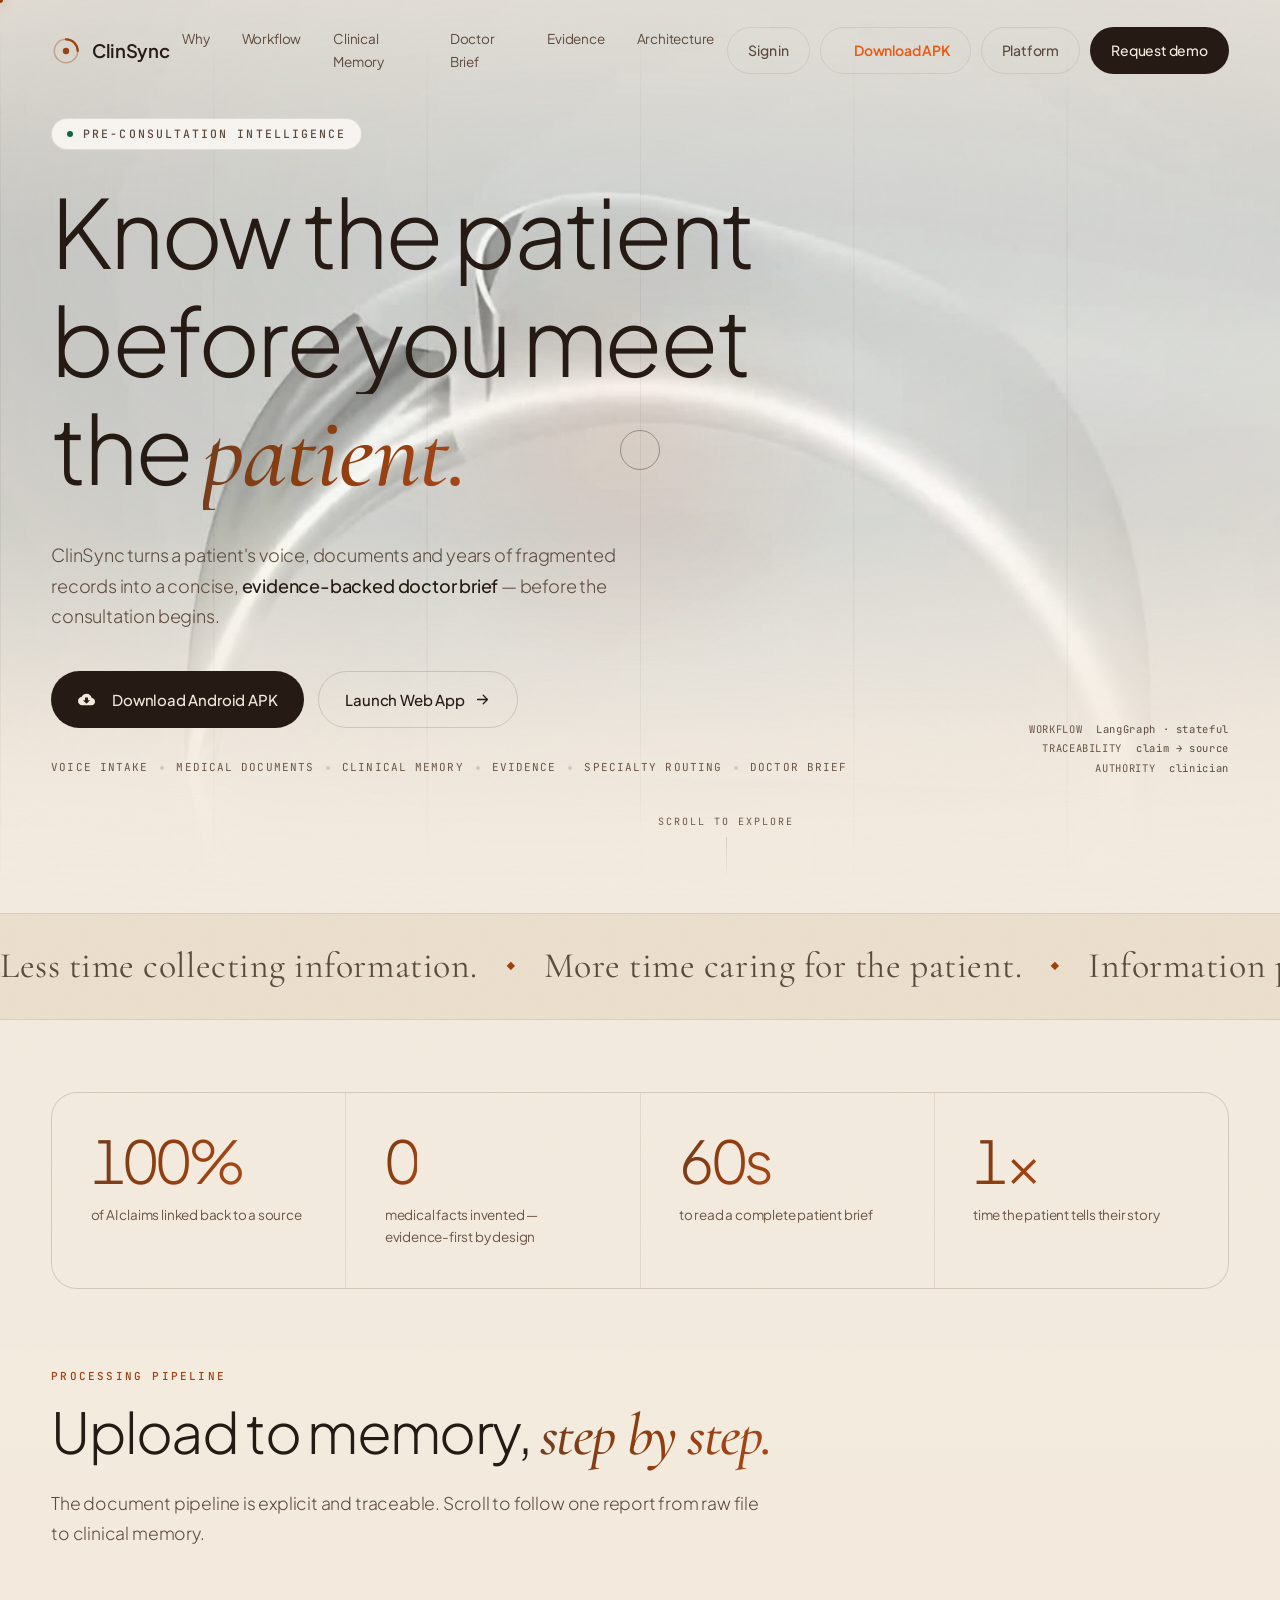
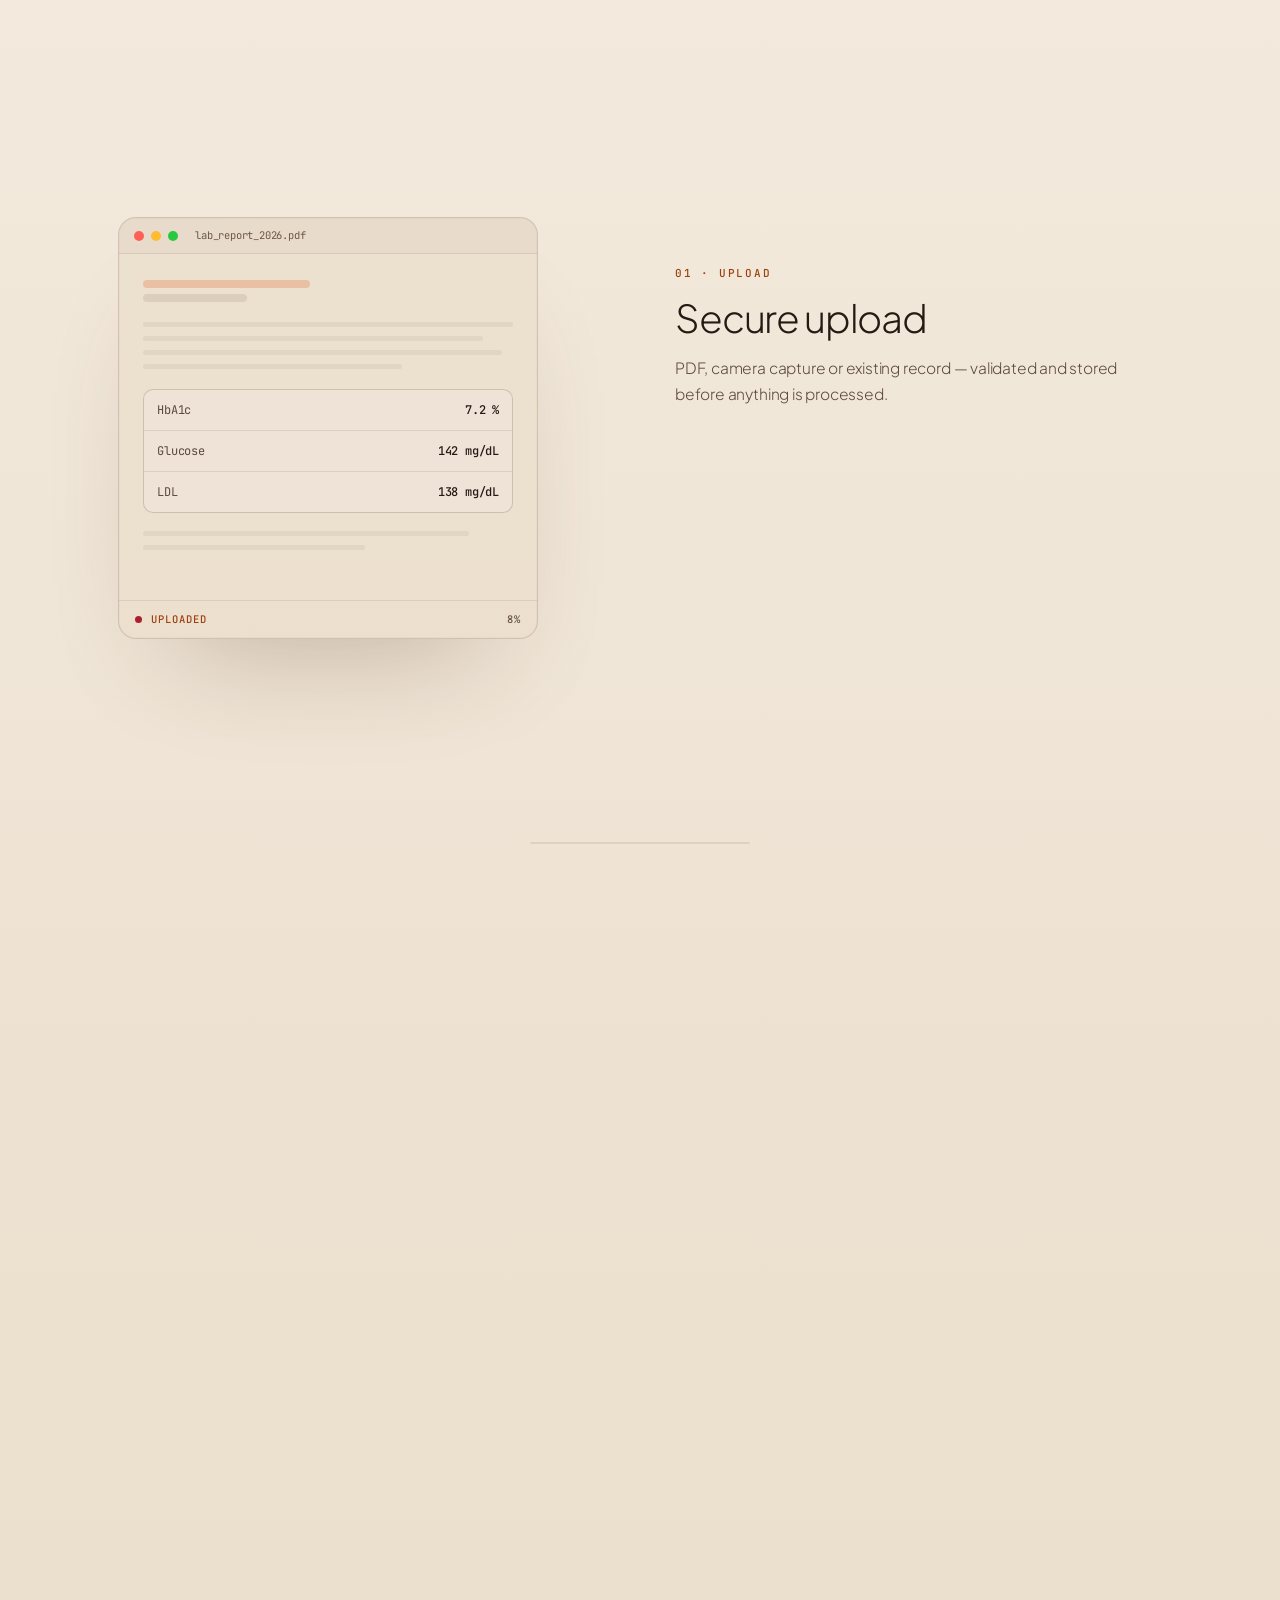
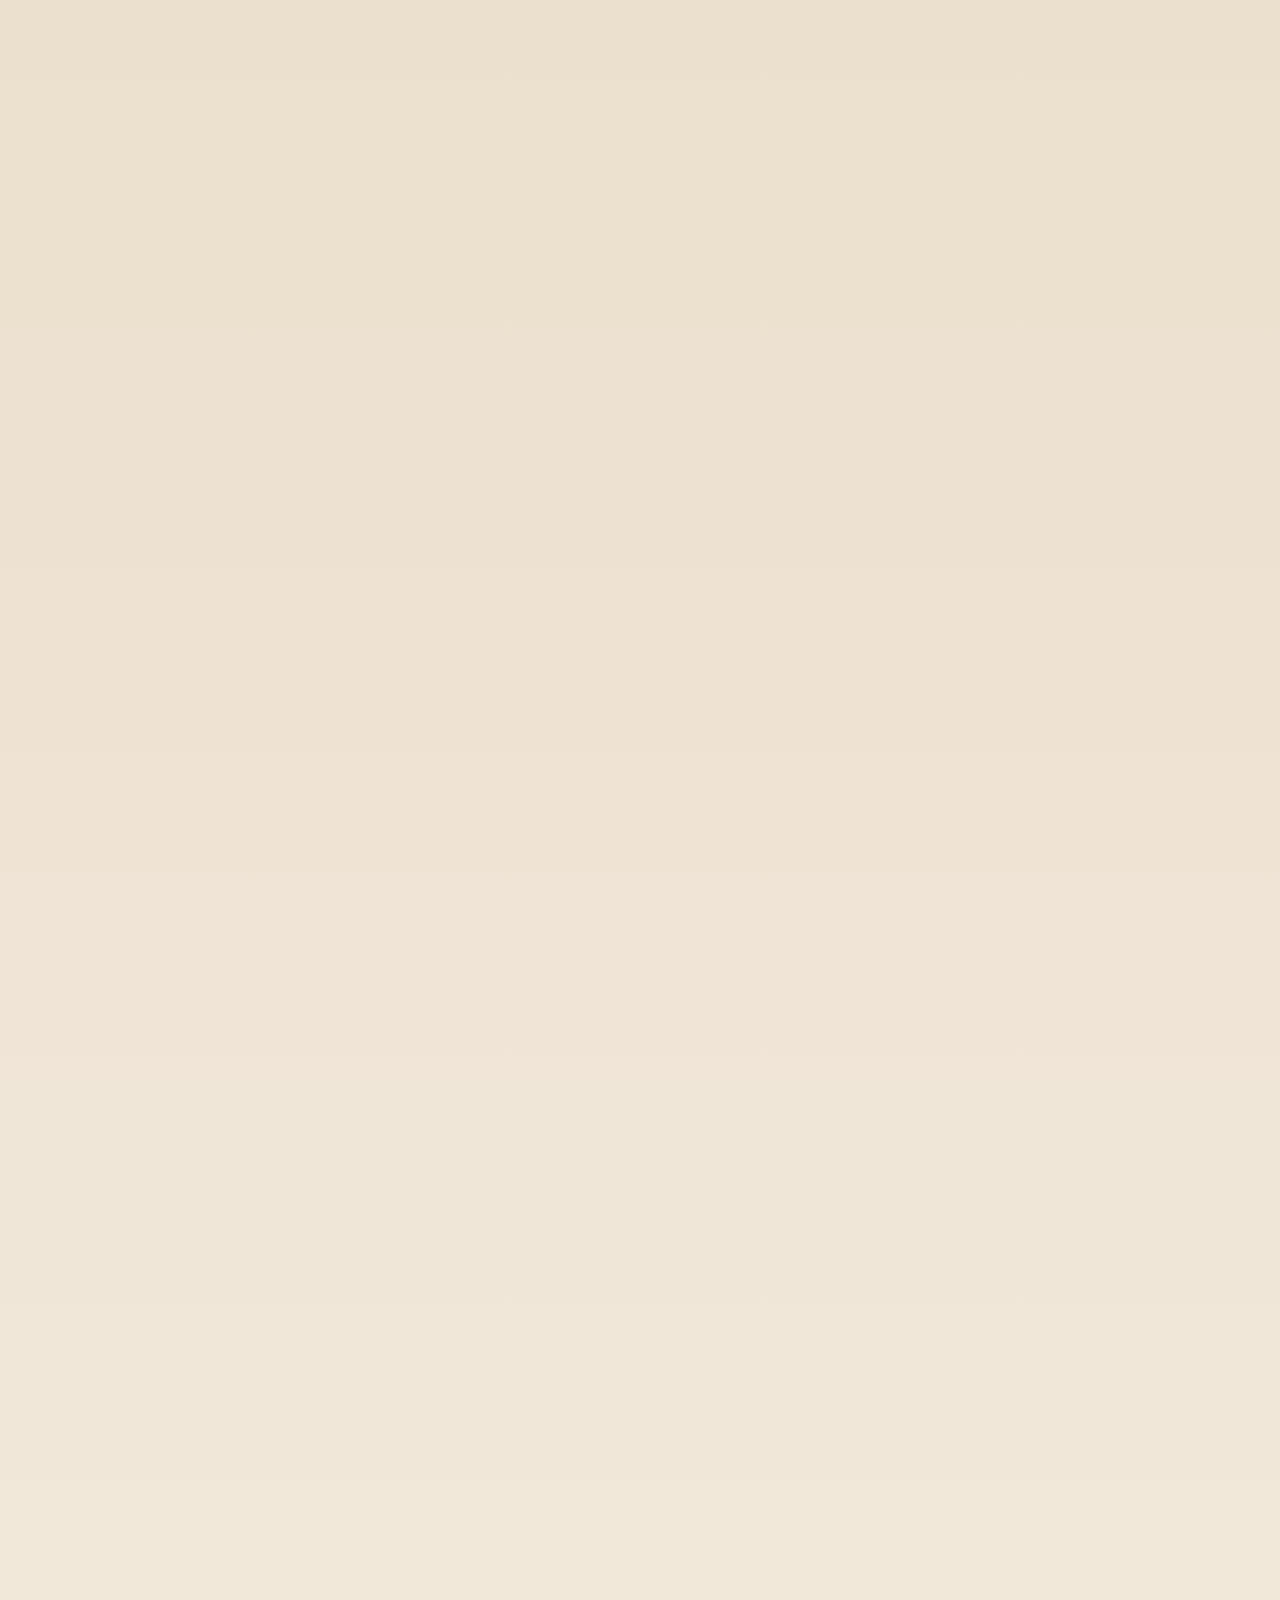
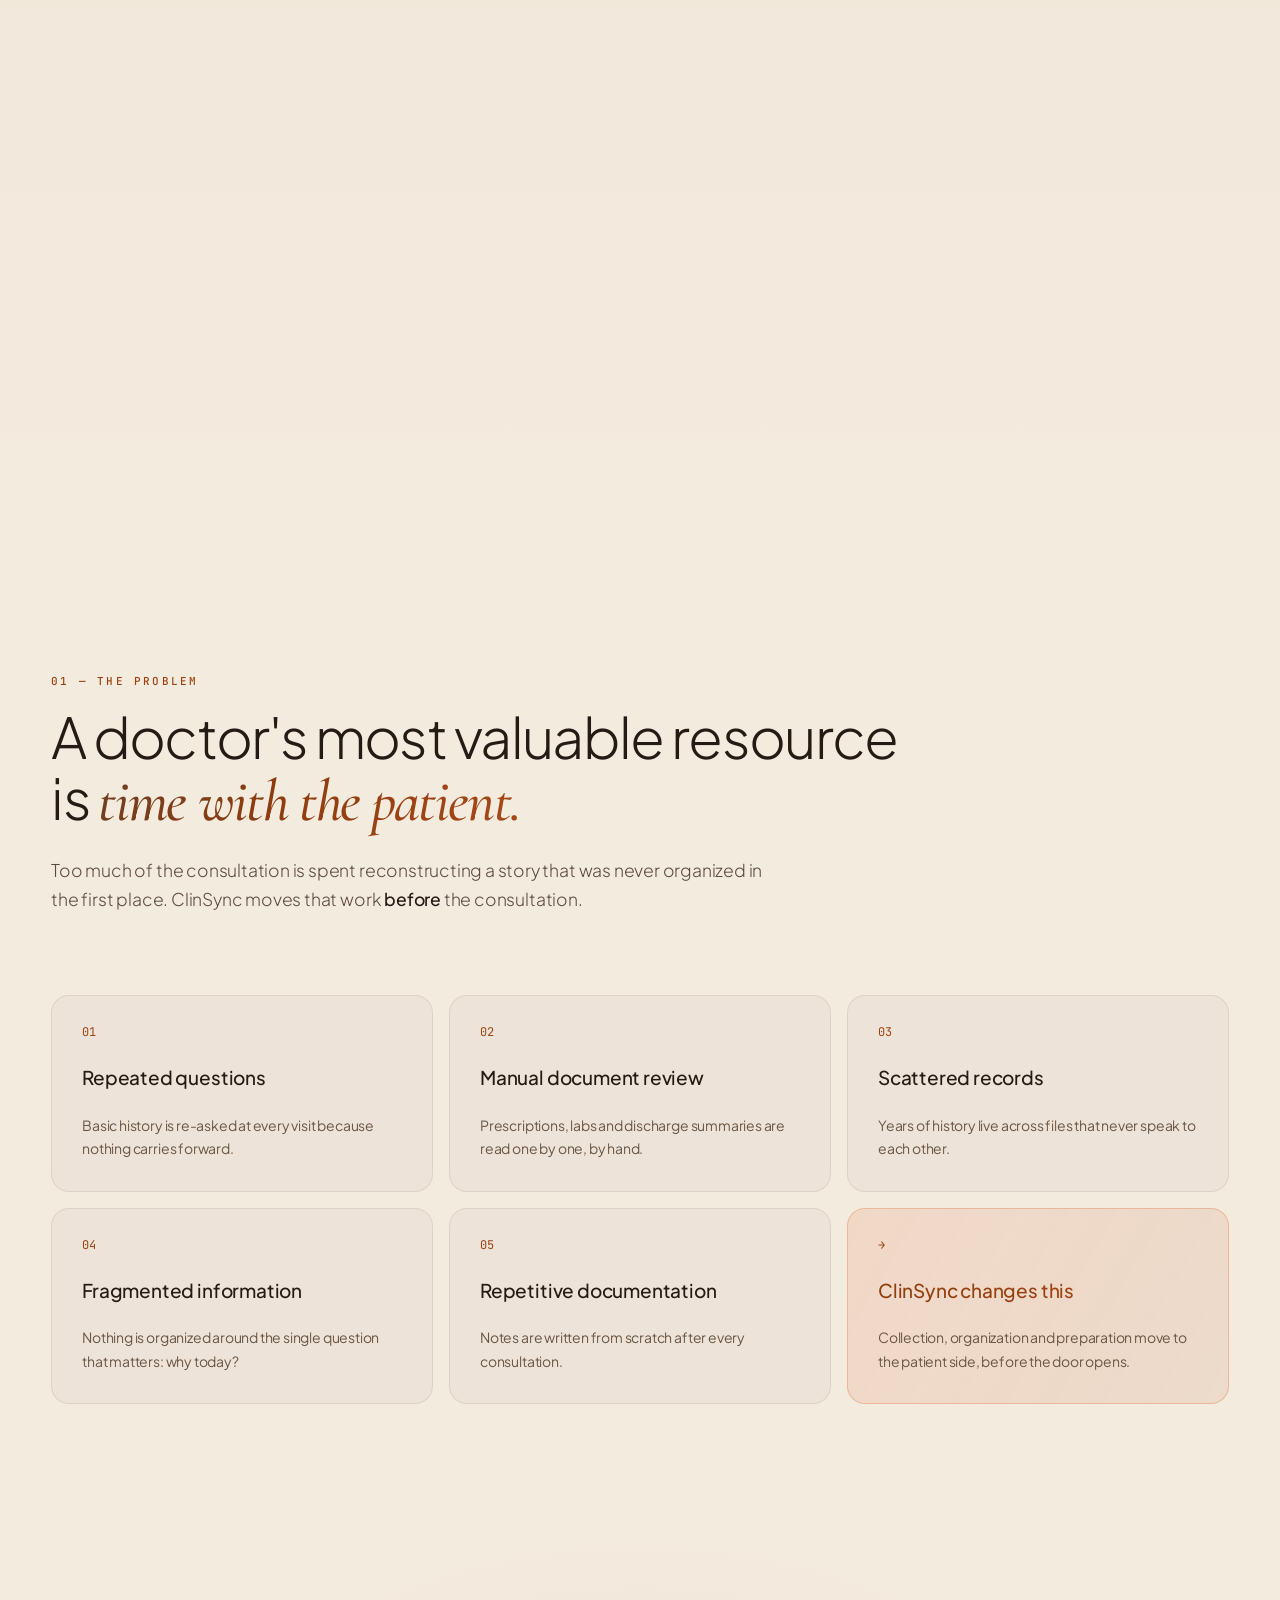
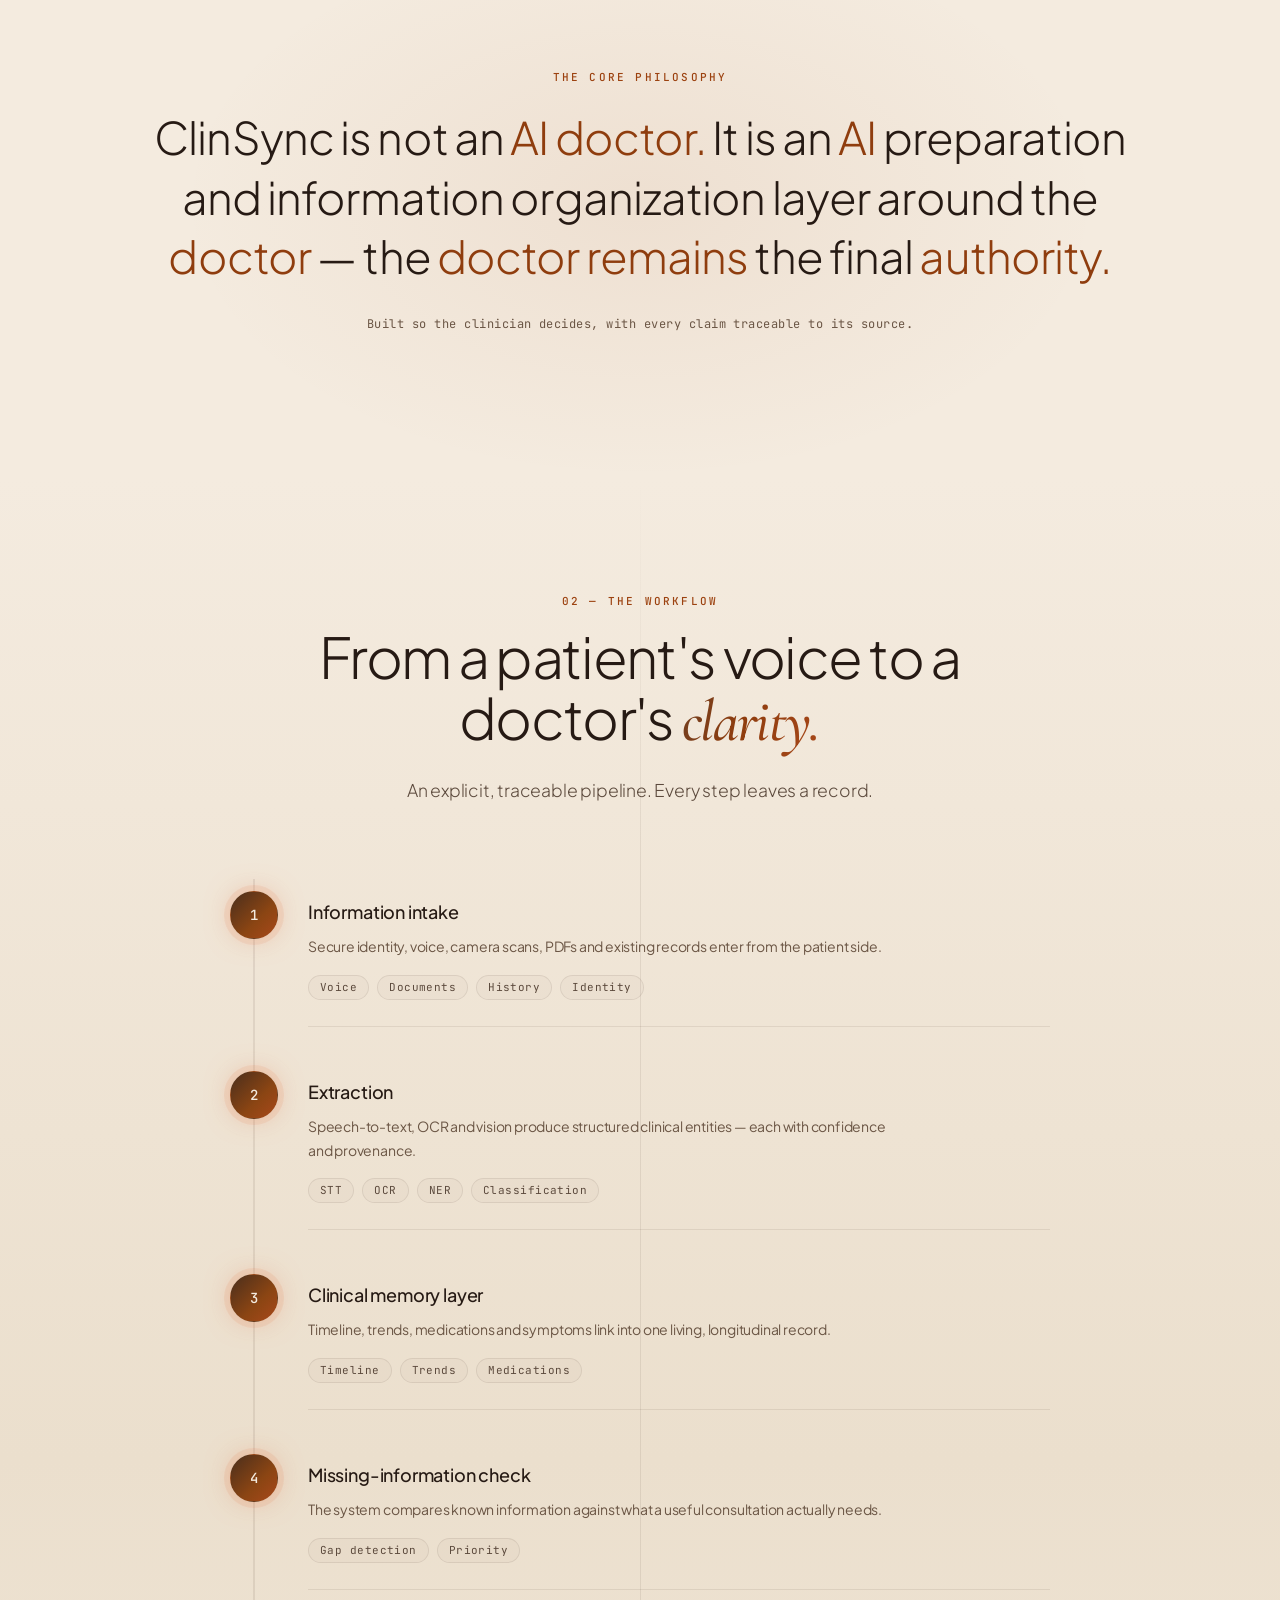
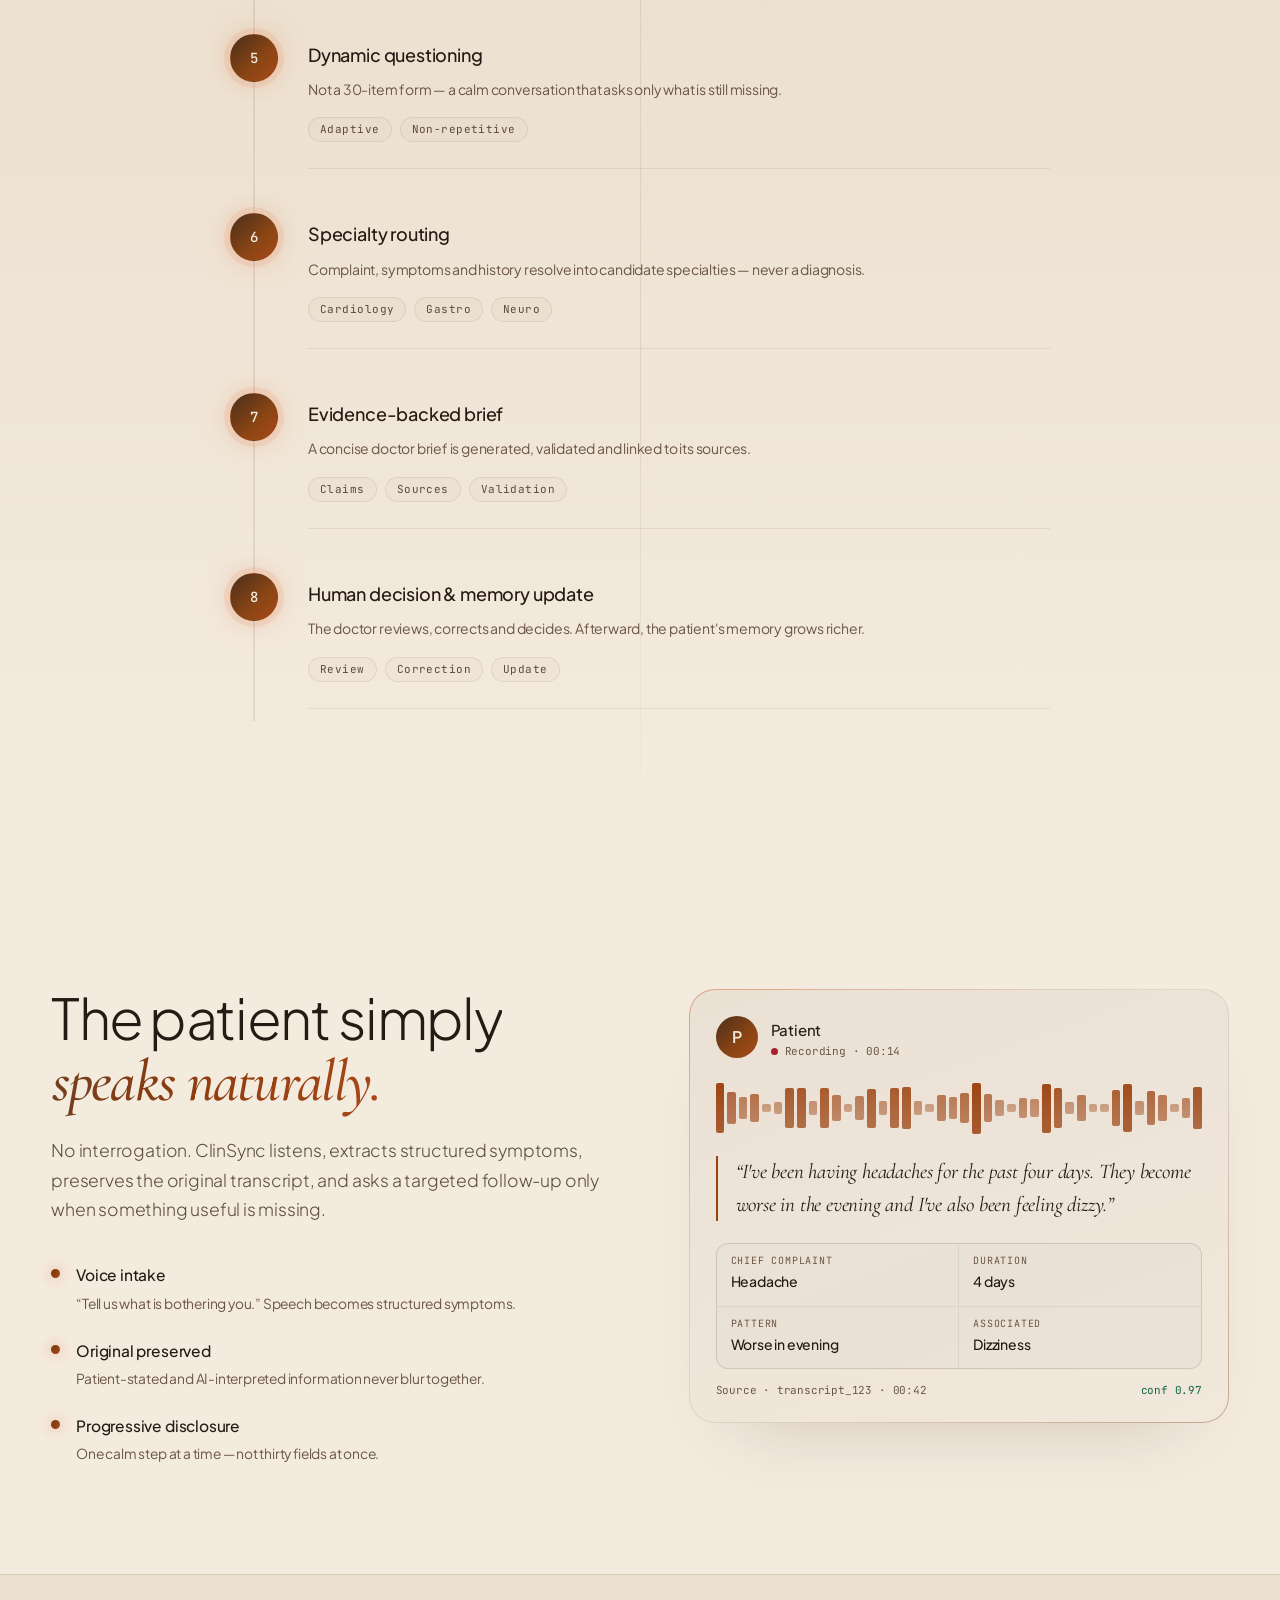
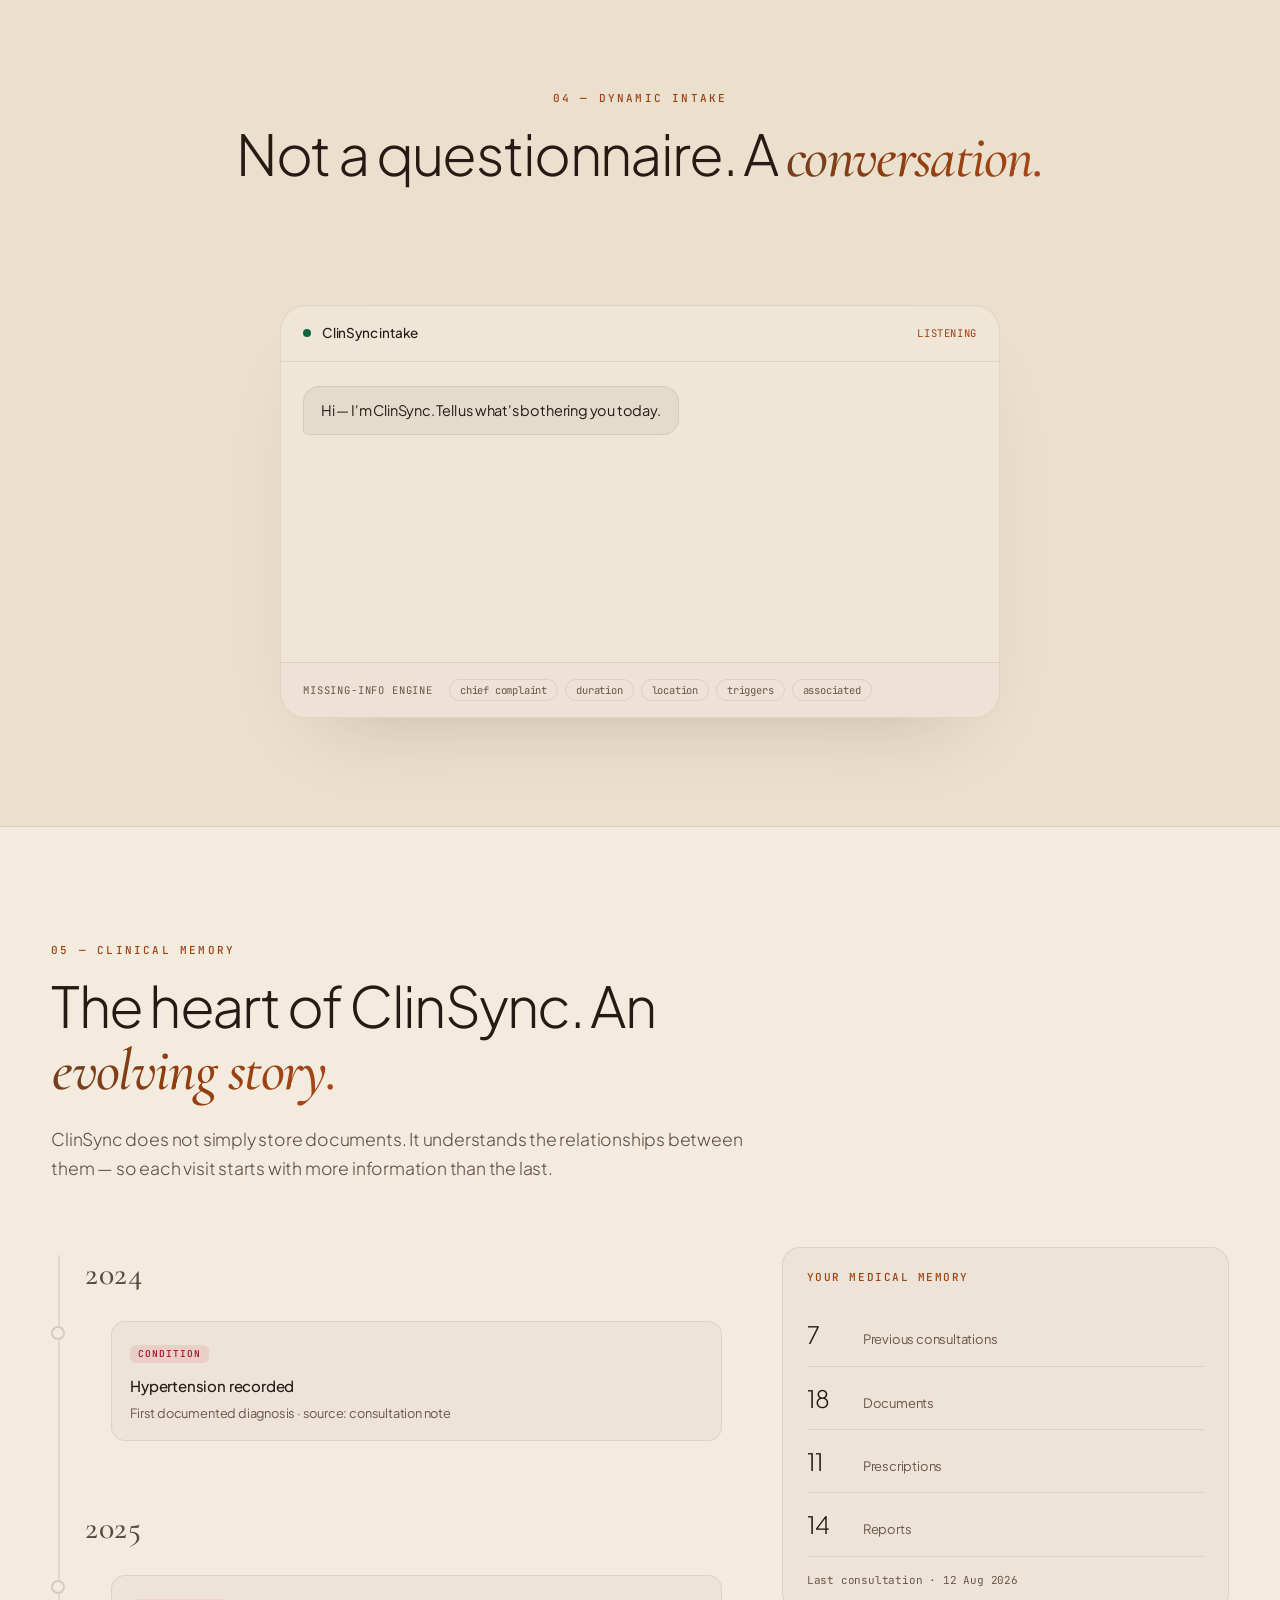
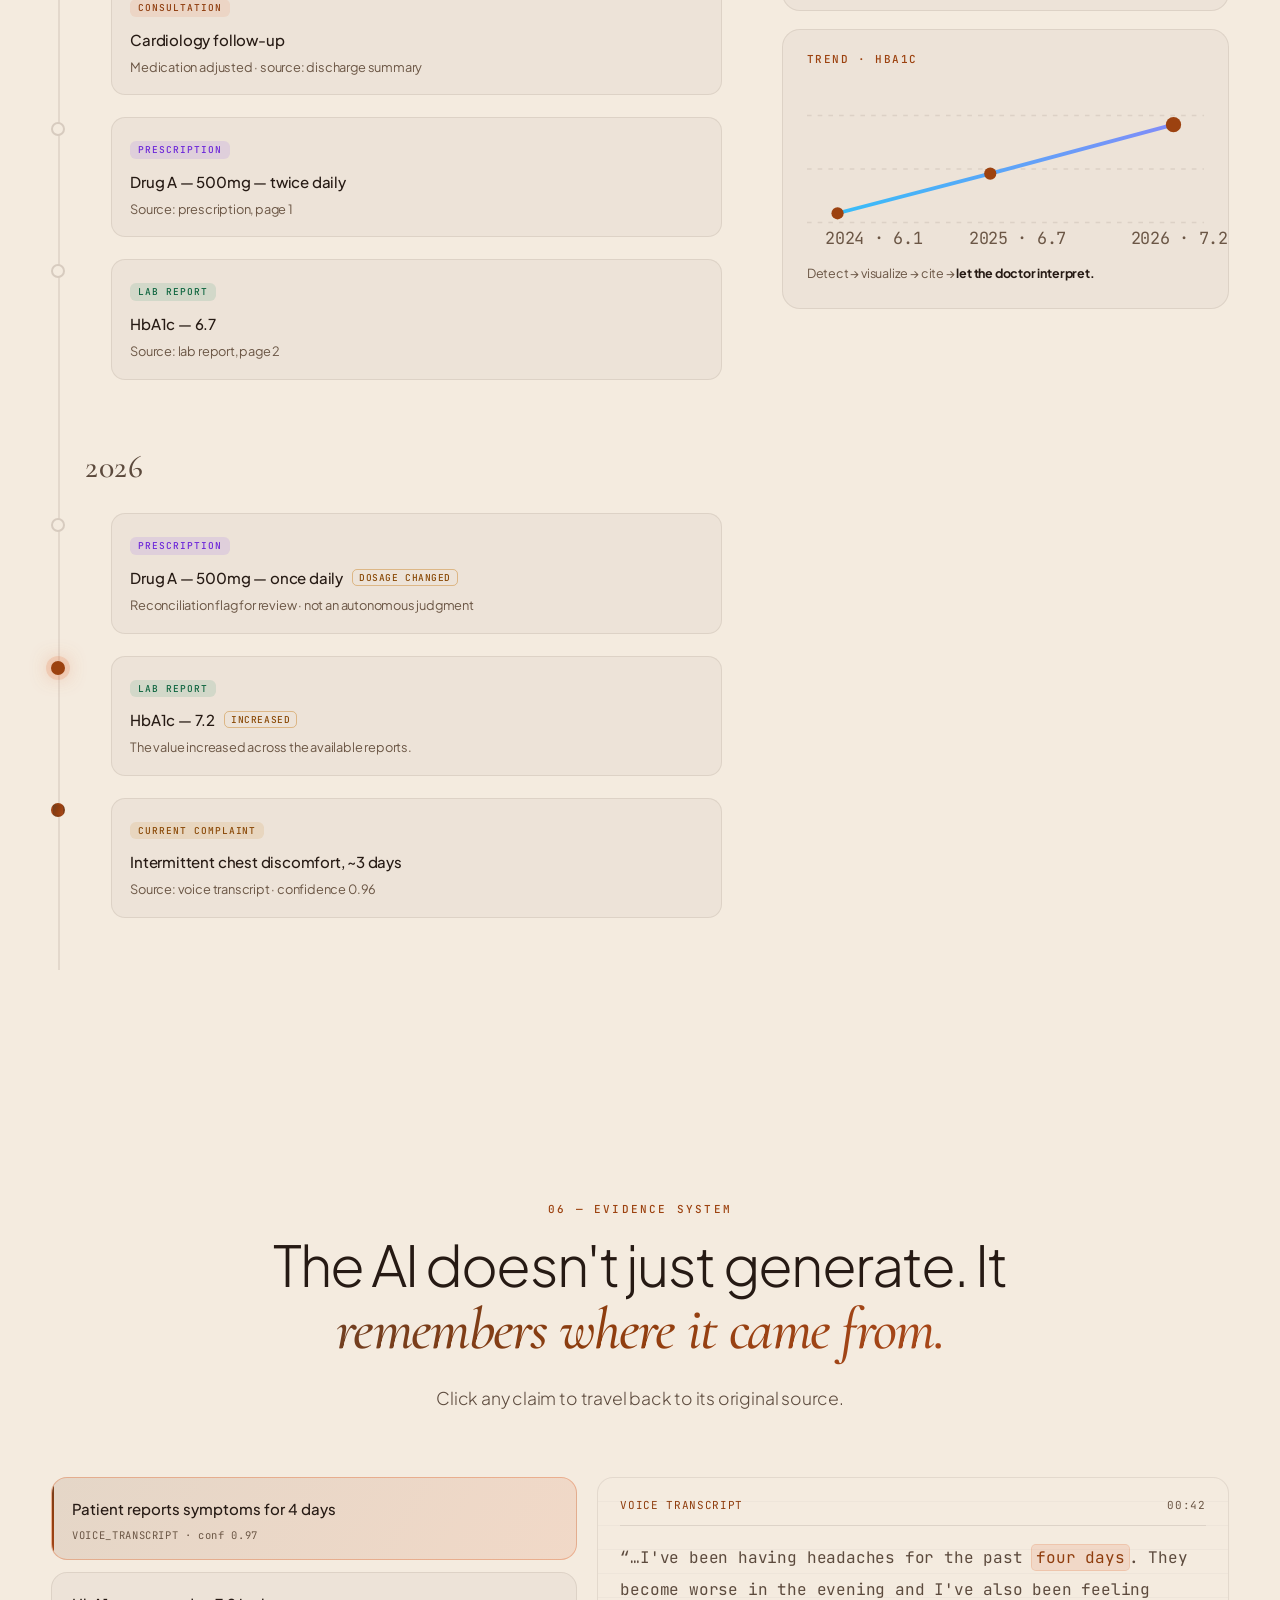
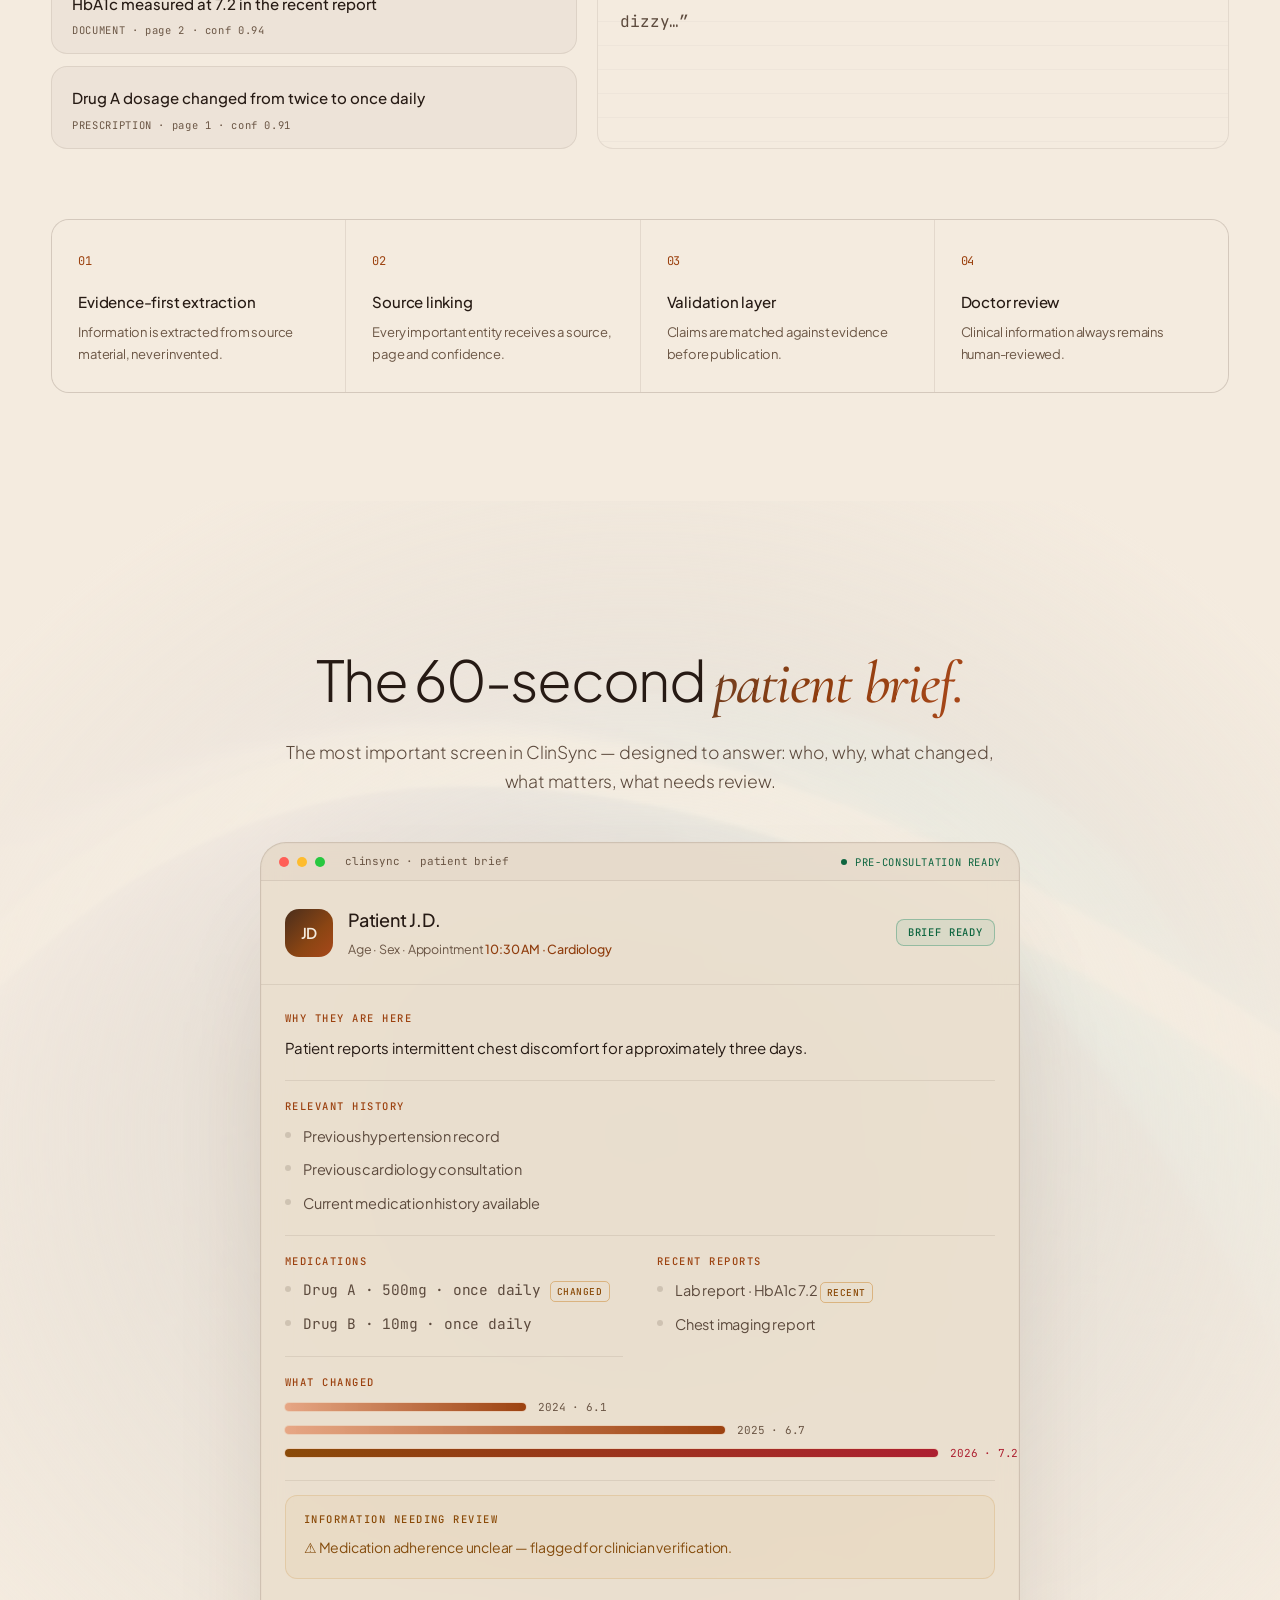
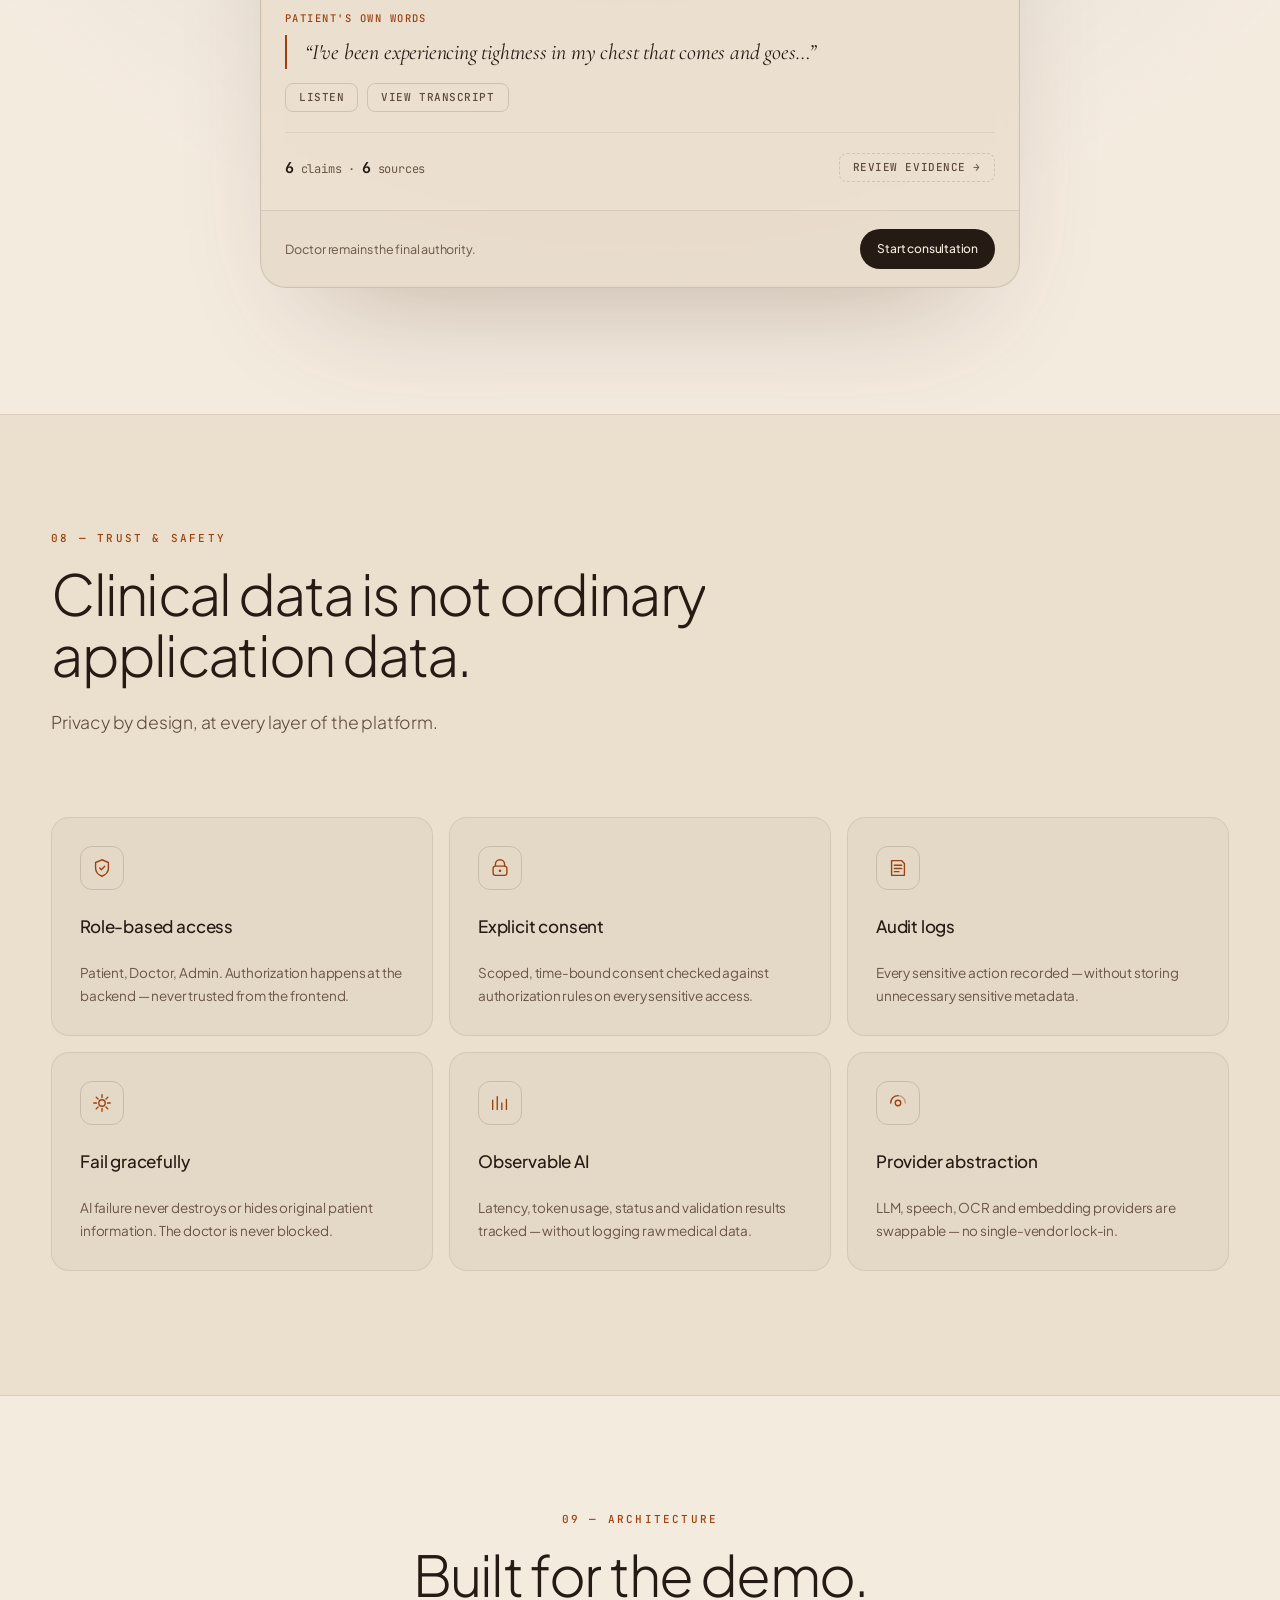
==== commit 0d32e713: "Add clinician login page with database auth, multi-device networking, and Android build fixes" ====
--- a/index.html
+++ b/index.html
@@ -18,6 +18,33 @@
   (function () {
     document.documentElement.setAttribute("data-theme", "light");
     try { localStorage.setItem("clinsync-theme", "light"); } catch (e) {}
+  })();
+
+  /* Dynamic Web App link resolution for LAN / multi-device access */
+  (function () {
+    function getAppUrl() {
+      var host = window.location.hostname || '127.0.0.1';
+      return 'http://' + host + ':3000/#/login';
+    }
+    function syncAppLinks() {
+      var url = getAppUrl();
+      var links = document.querySelectorAll('a[href*=":3000"]');
+      for (var i = 0; i < links.length; i++) {
+        links[i].href = url;
+      }
+    }
+    if (document.readyState === 'loading') {
+      document.addEventListener('DOMContentLoaded', syncAppLinks);
+    } else {
+      syncAppLinks();
+    }
+    window.addEventListener('load', syncAppLinks);
+    document.addEventListener('click', function (e) {
+      var target = e.target && e.target.closest ? e.target.closest('a[href*=":3000"]') : null;
+      if (target) {
+        target.href = getAppUrl();
+      }
+    }, true);
   })();
 </script>
 <link rel="stylesheet" href="assets/css/style.css" />
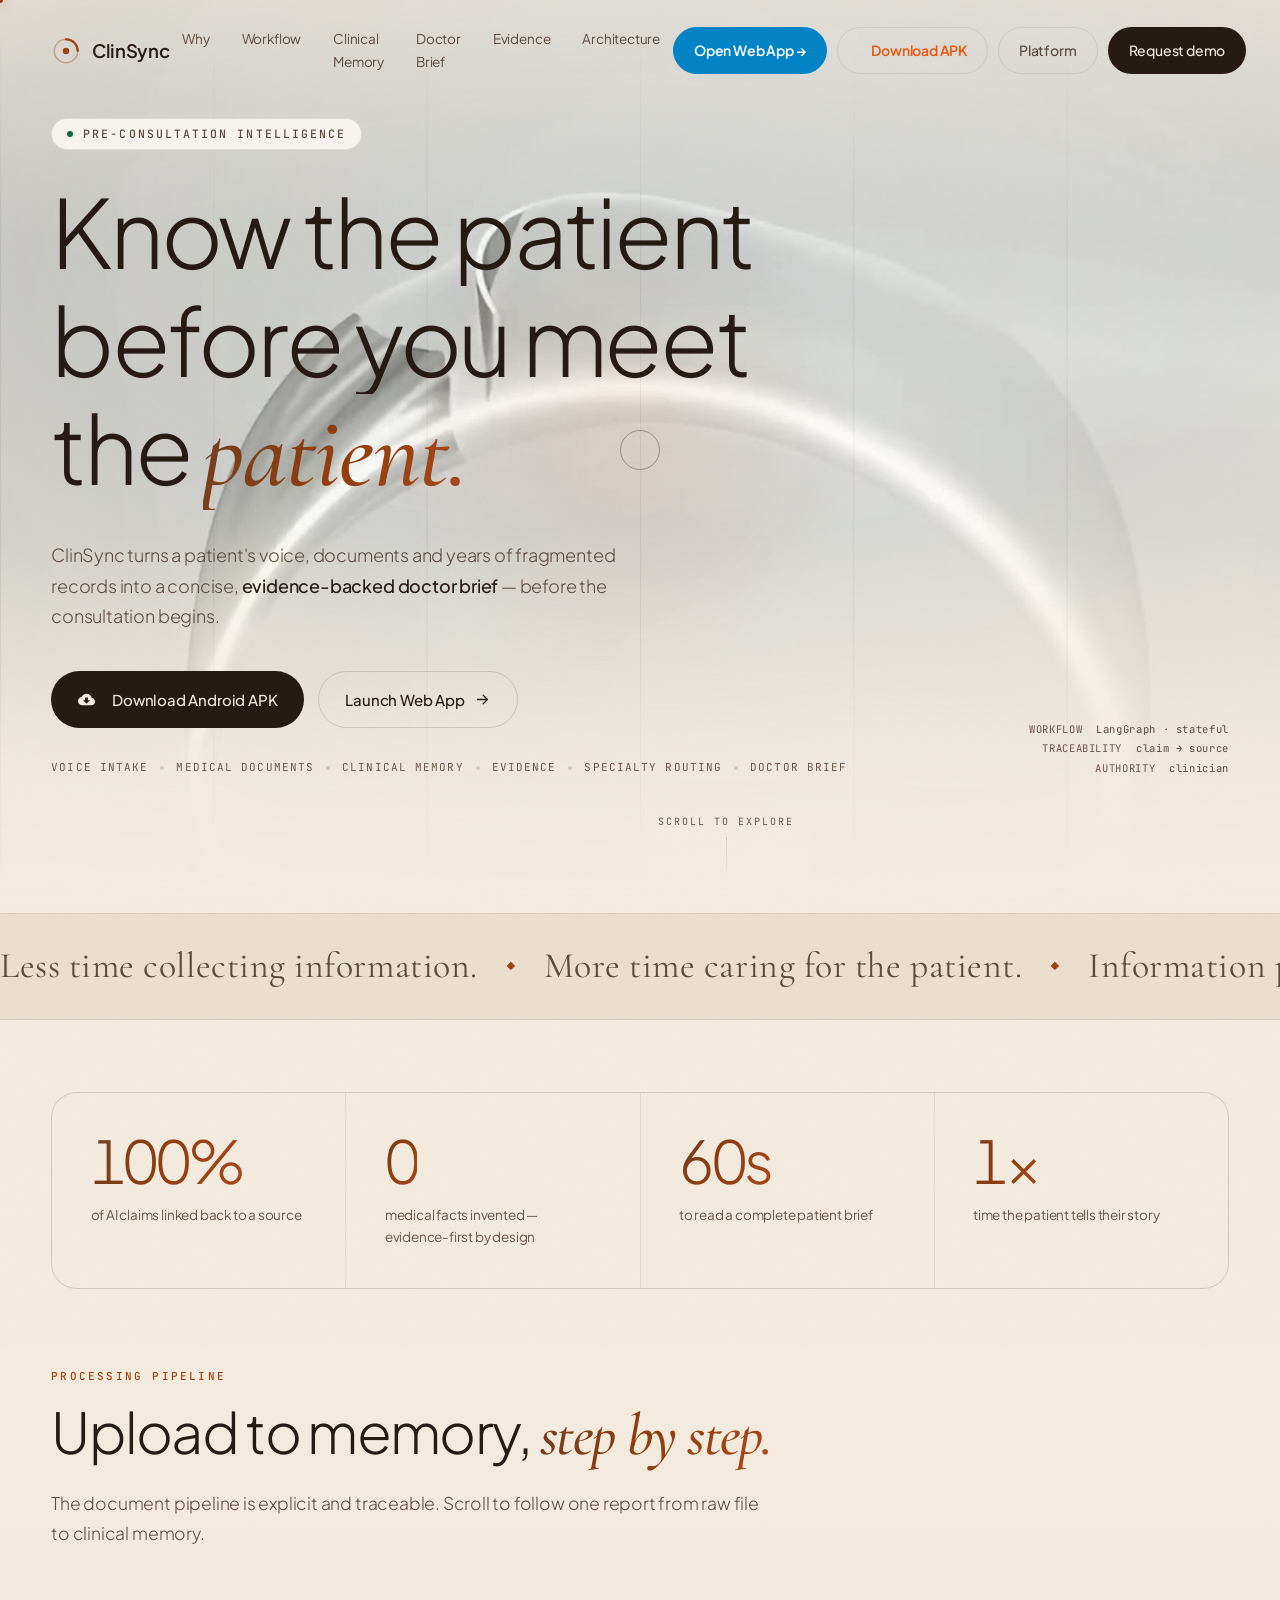
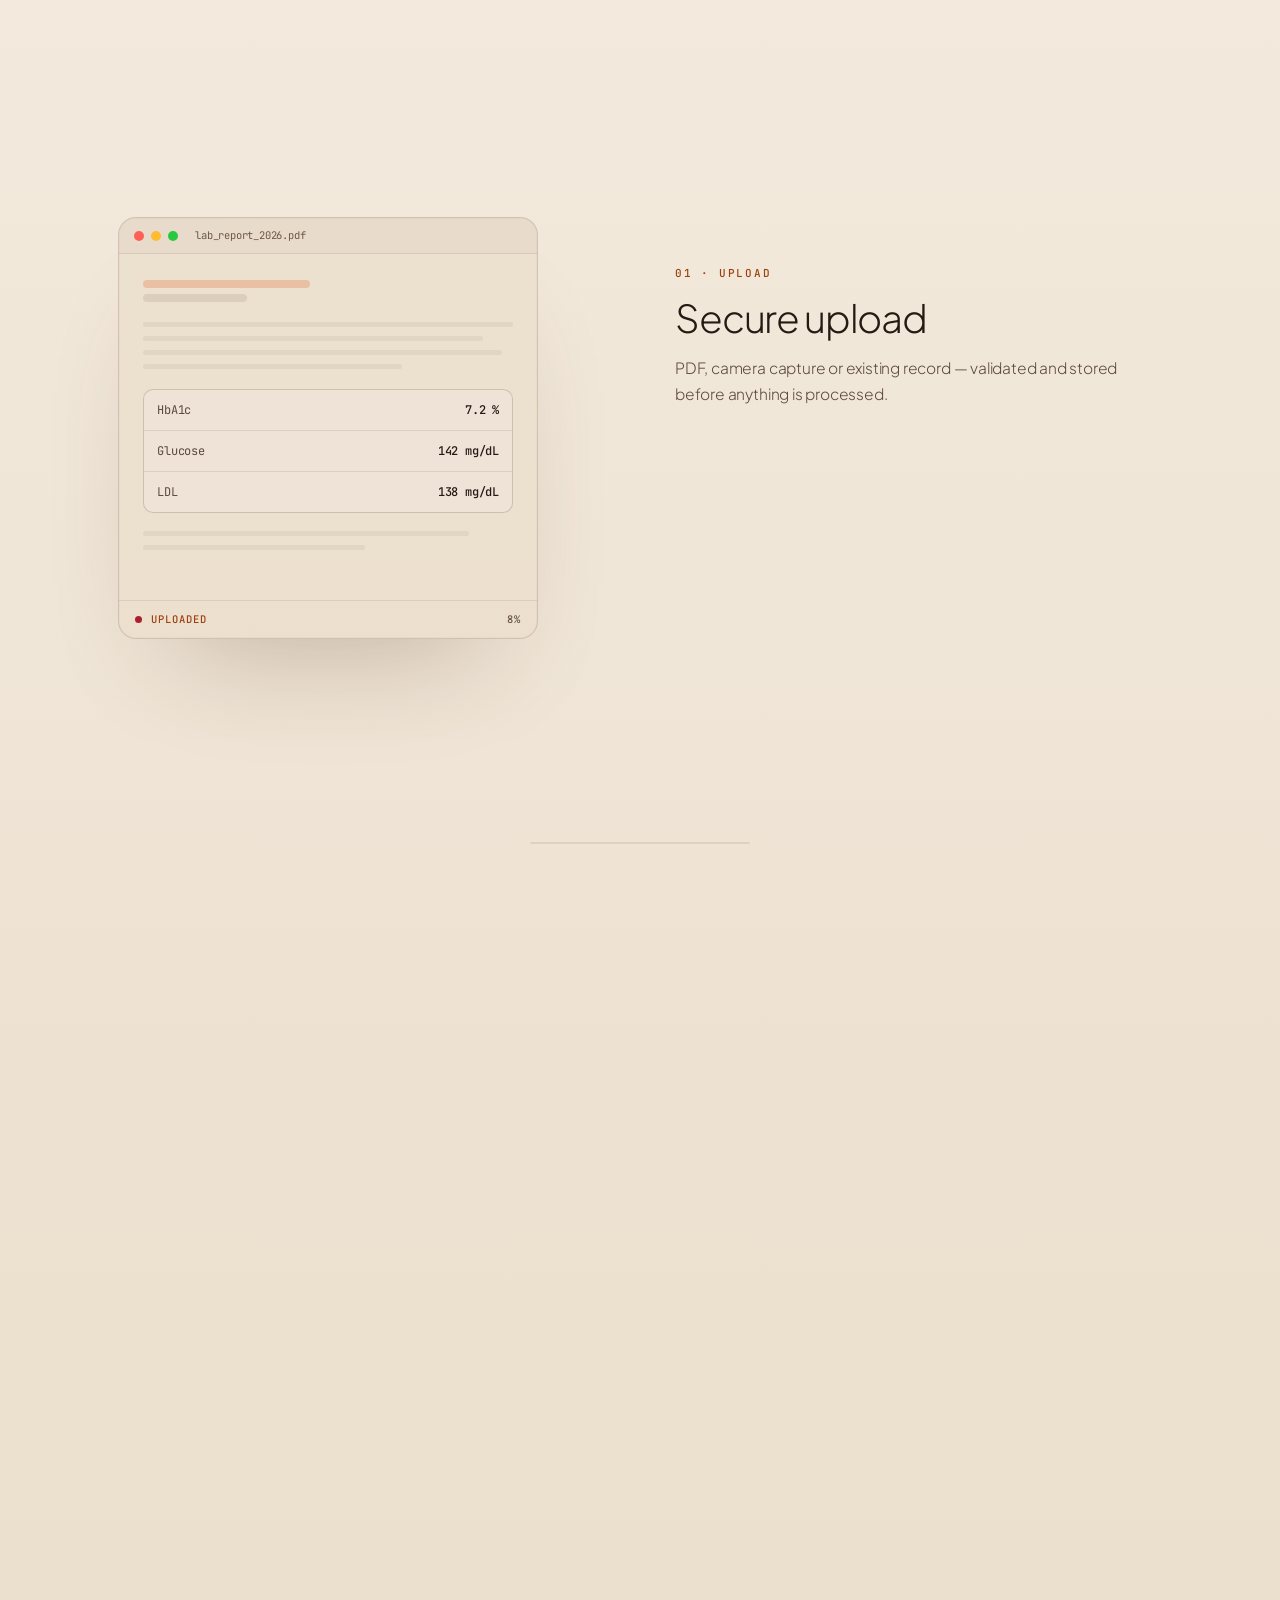
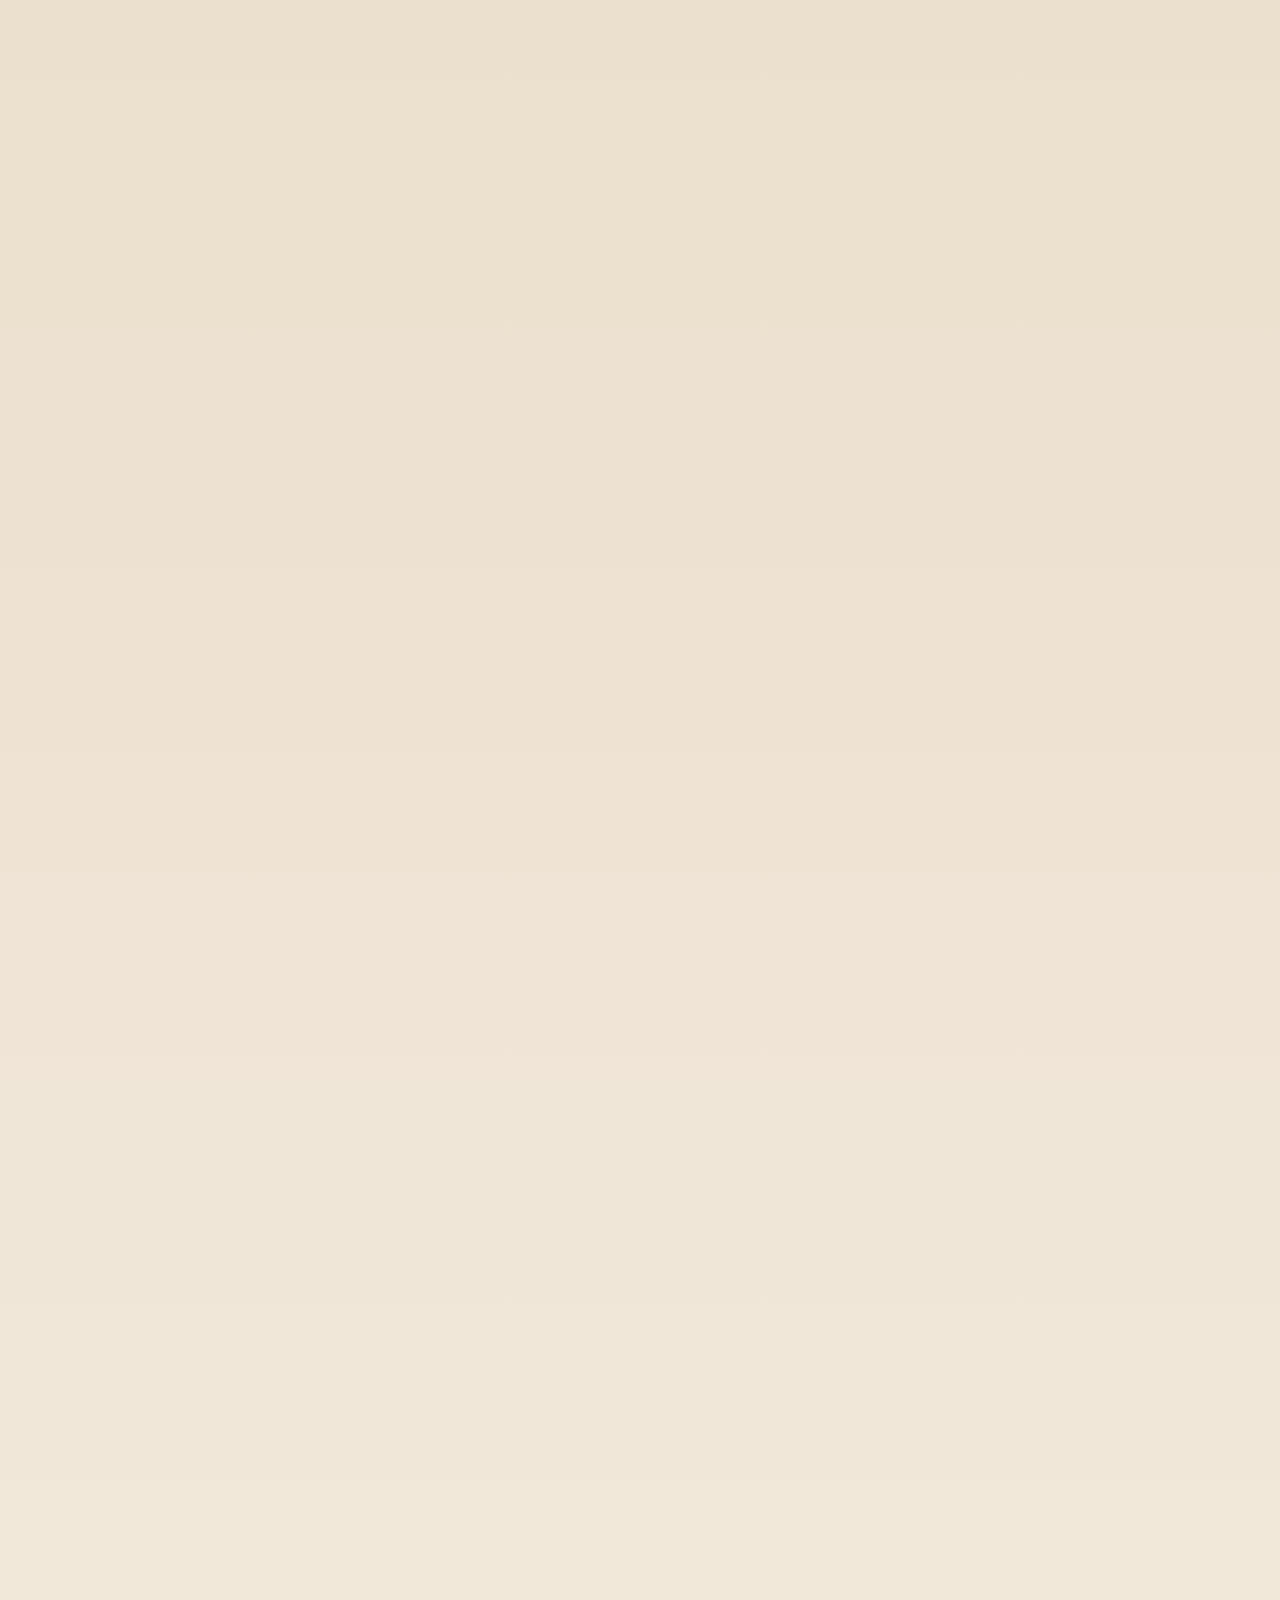
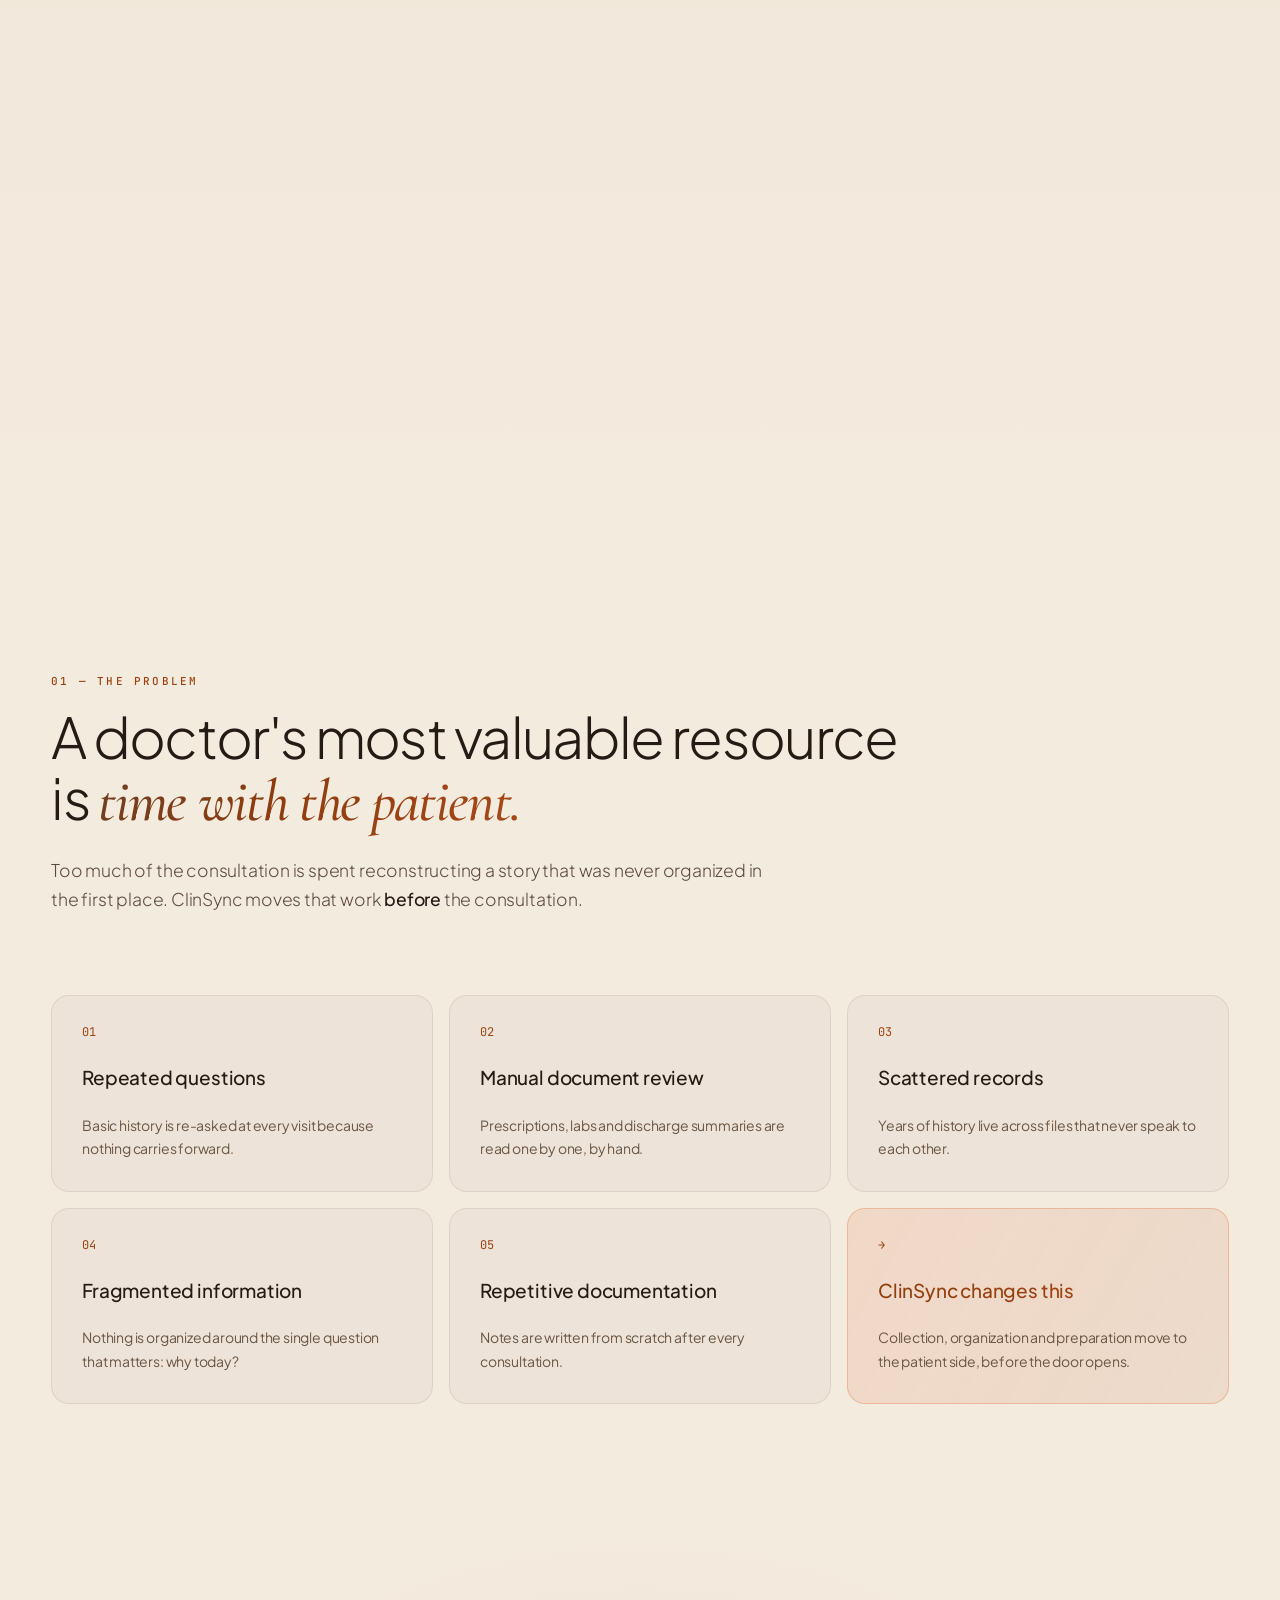
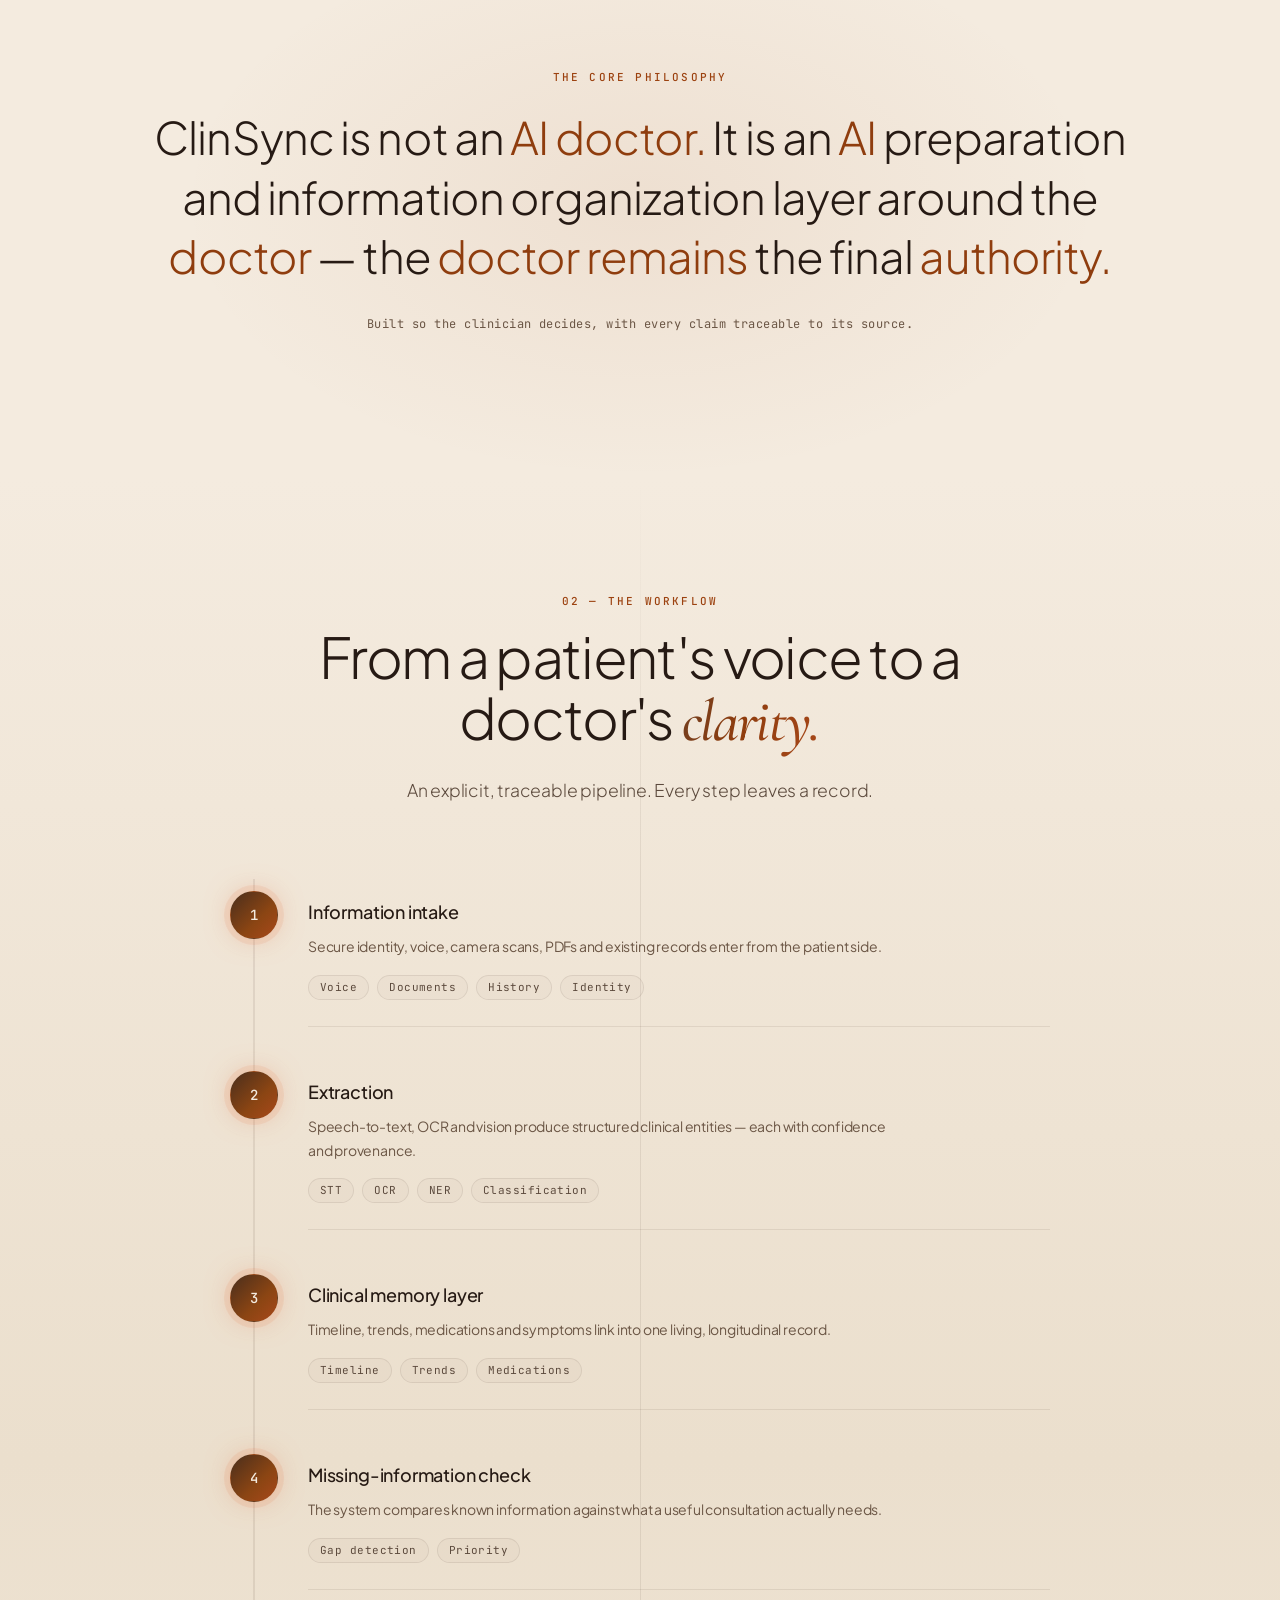
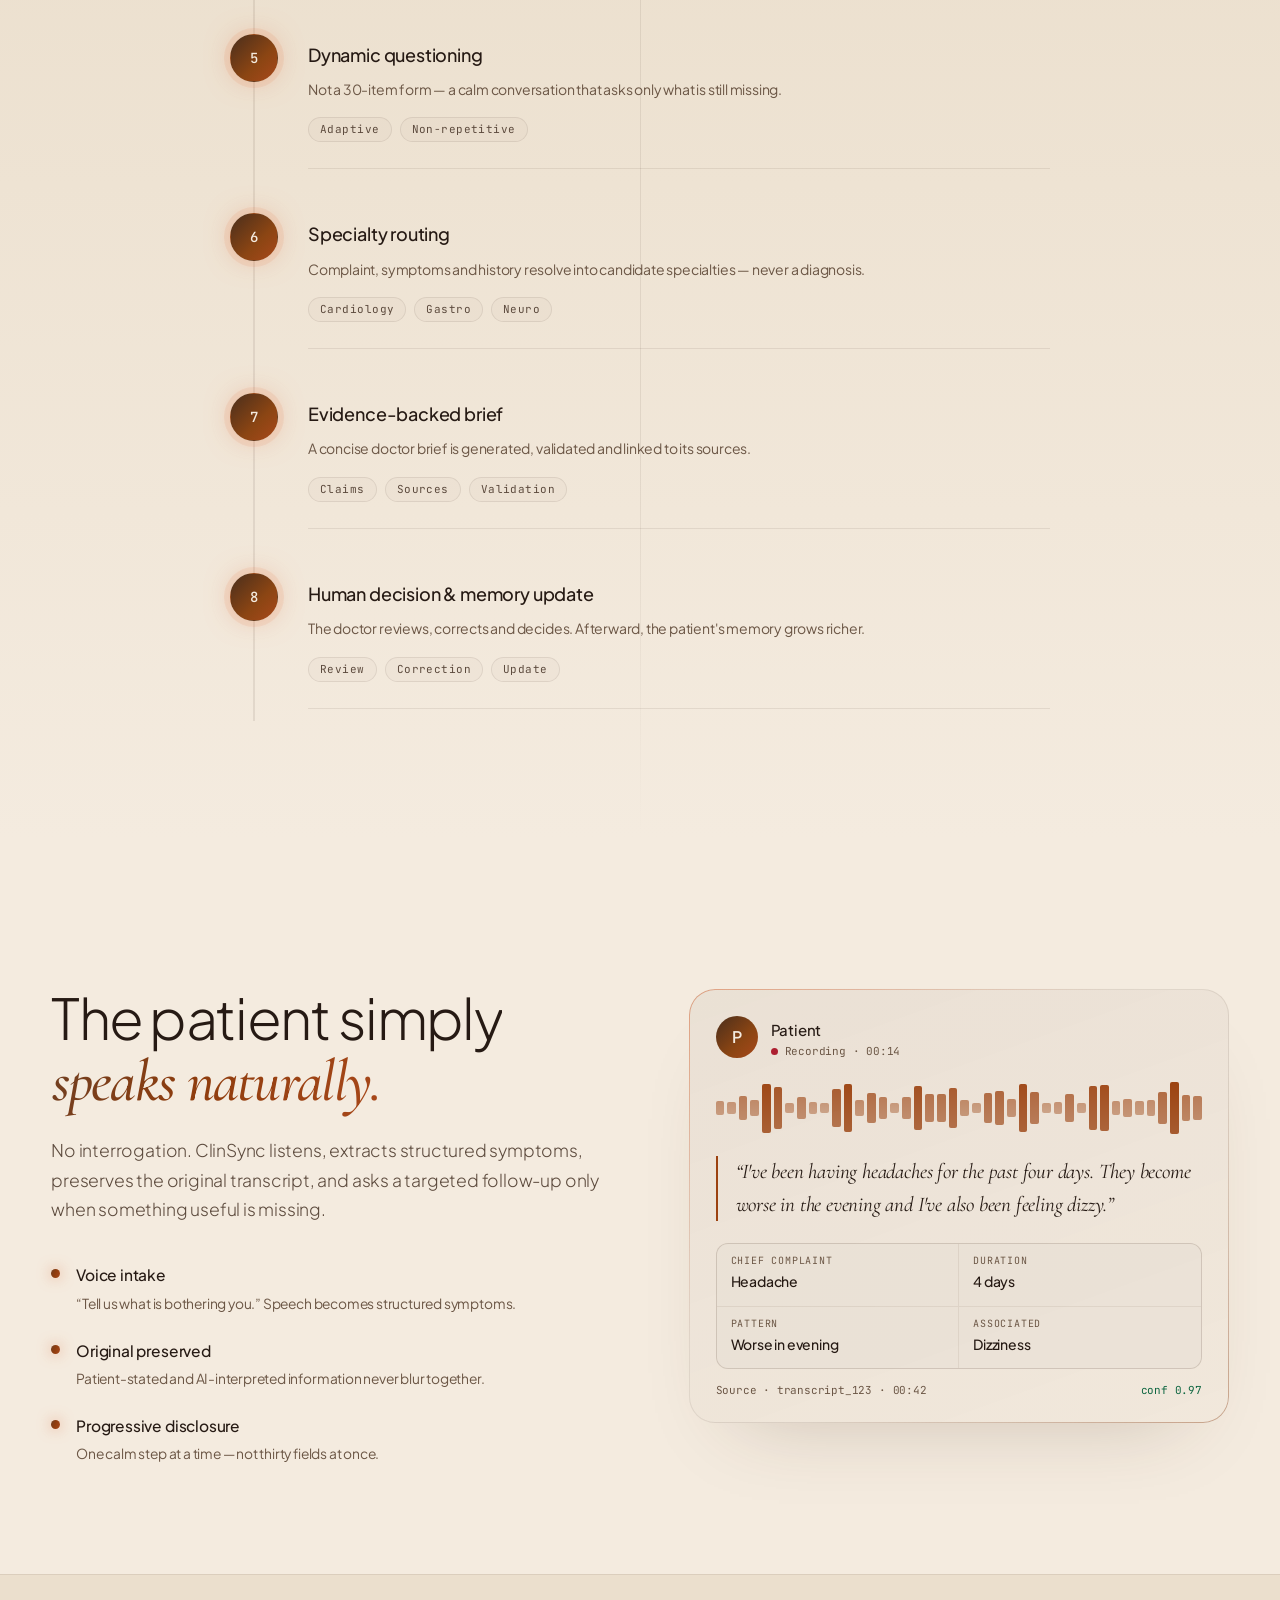
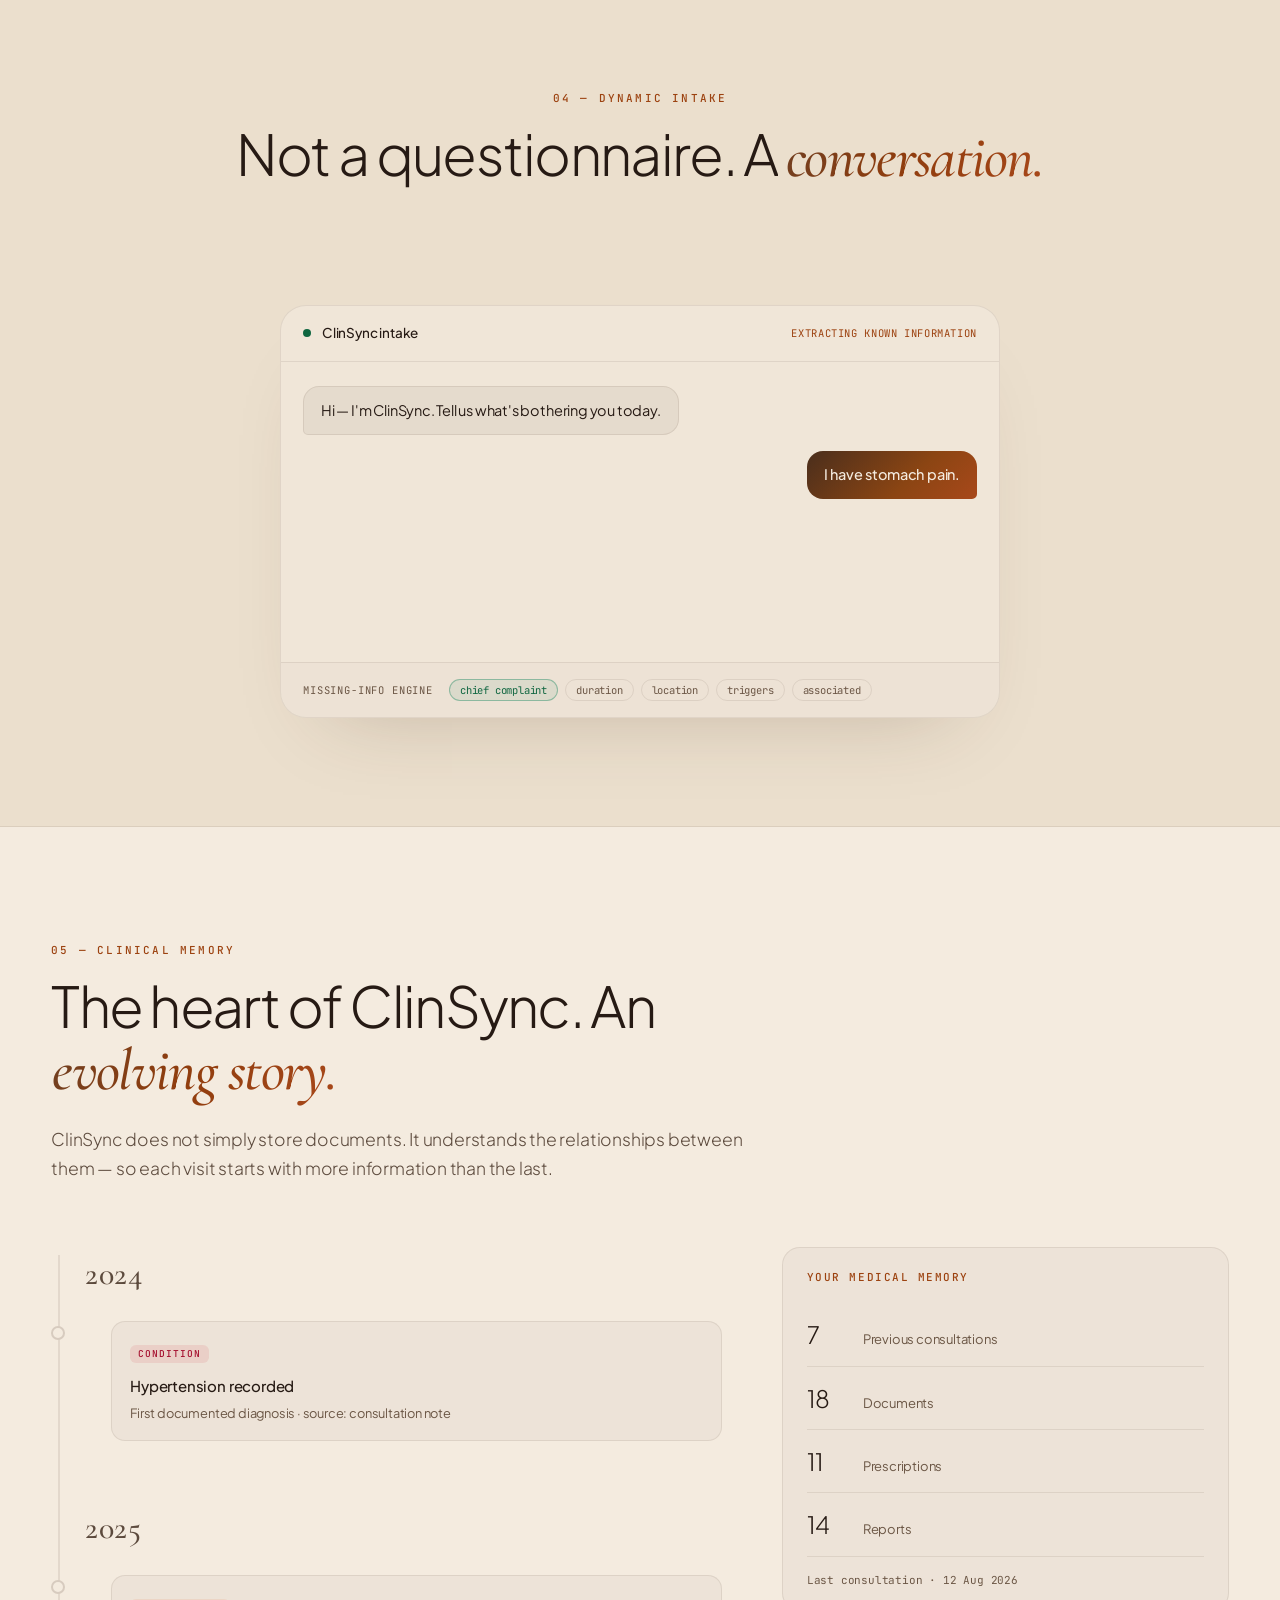
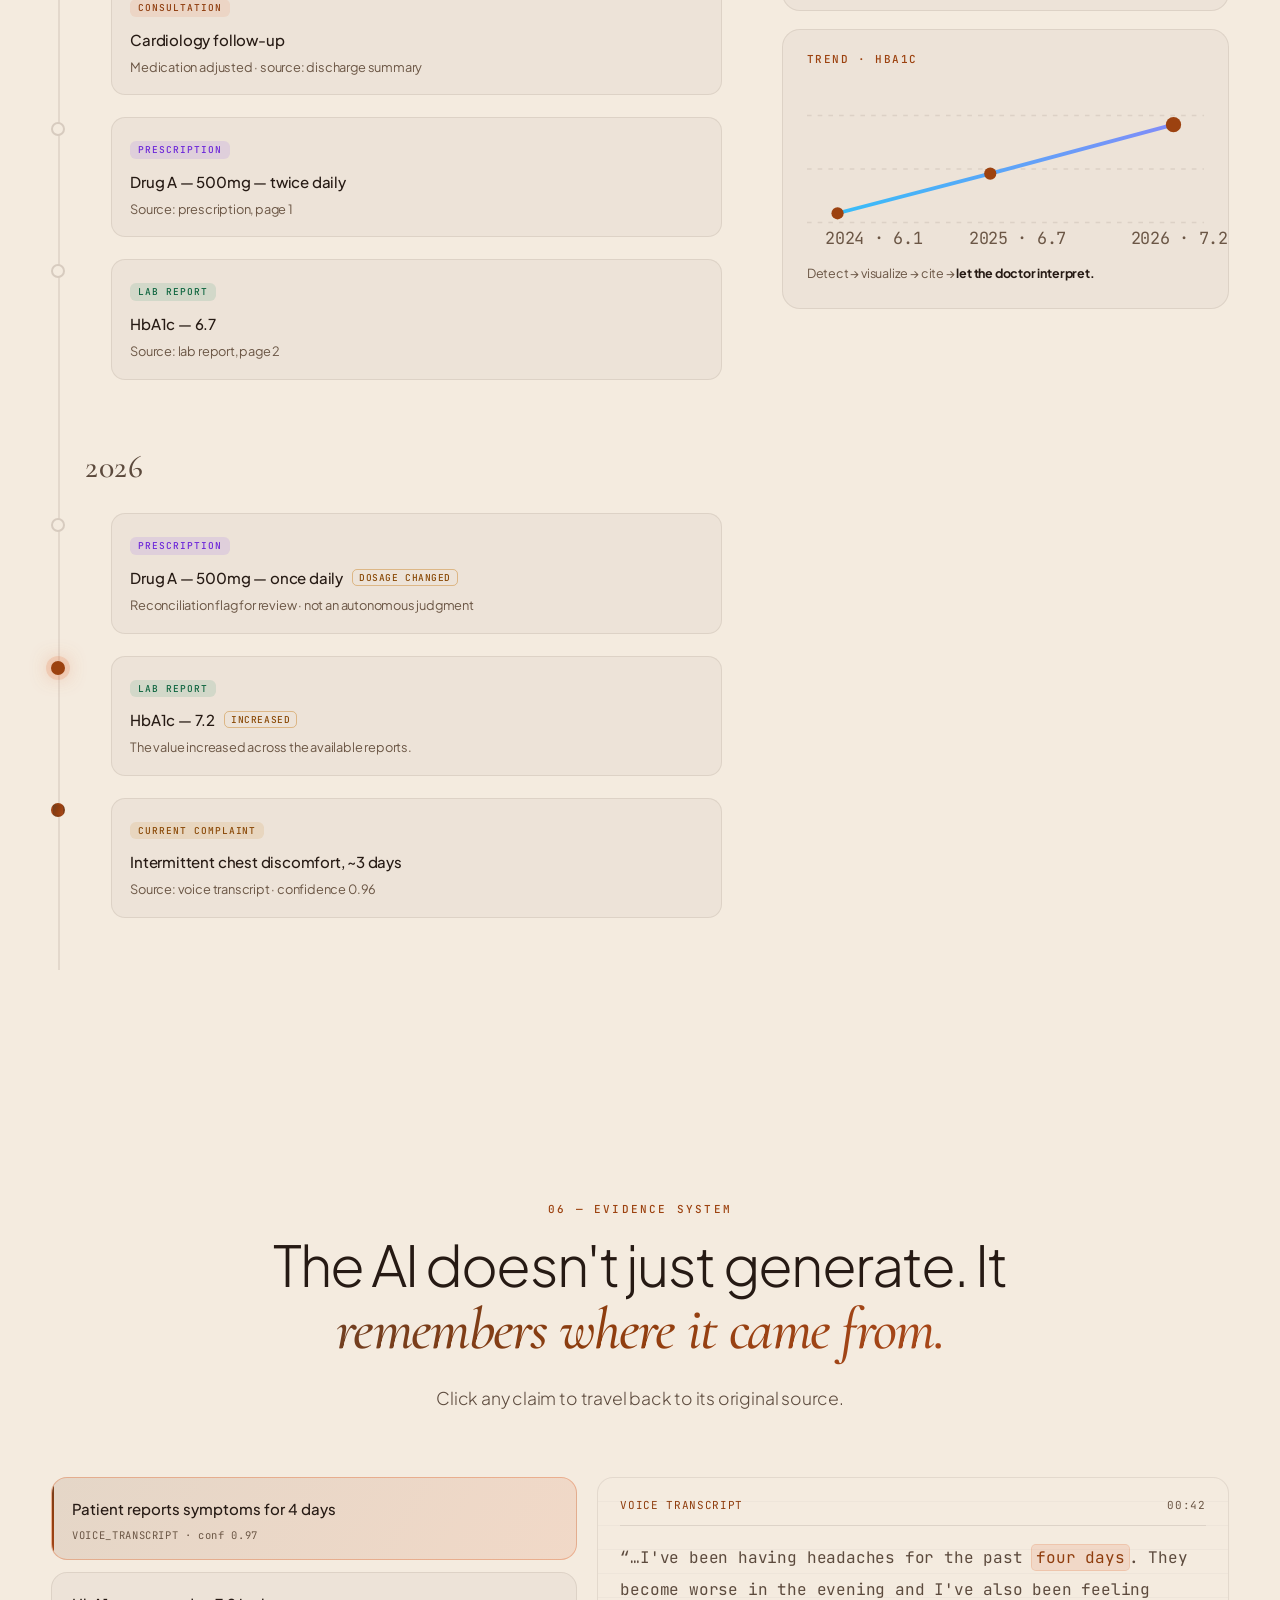
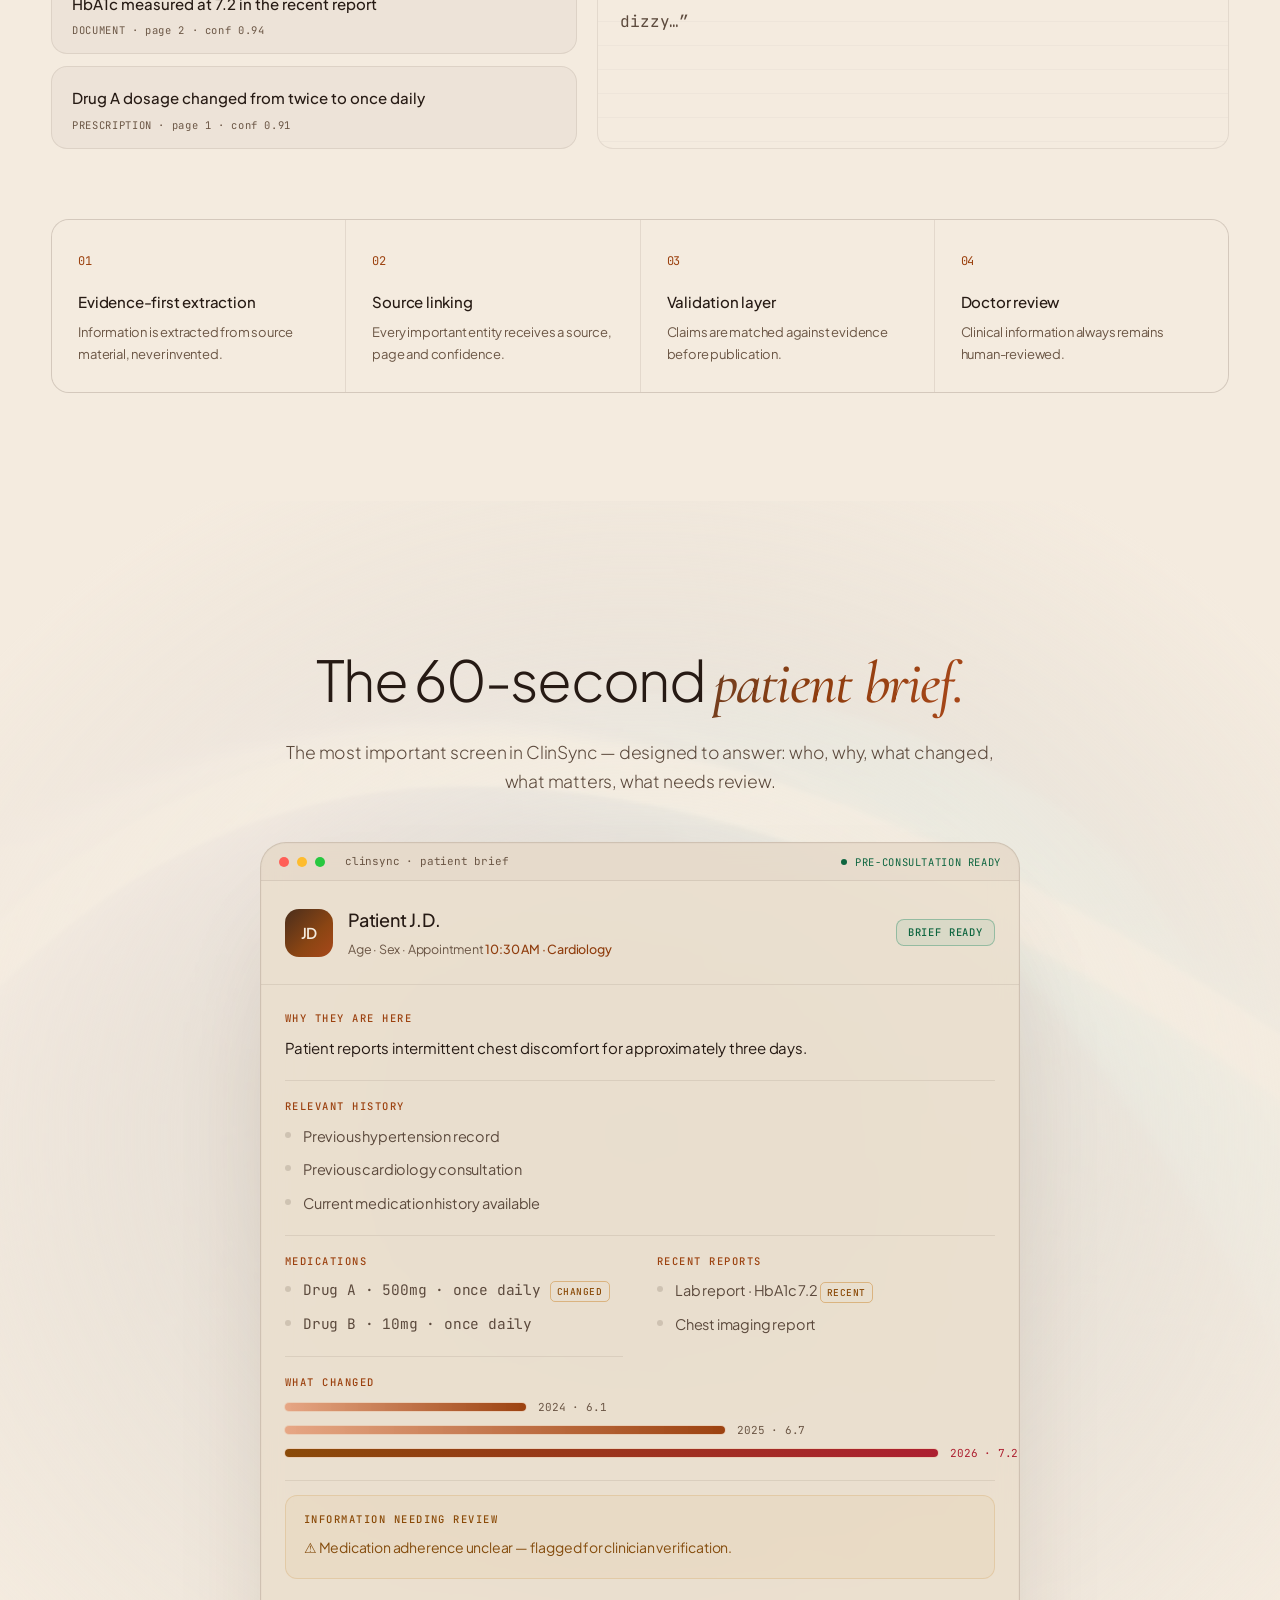
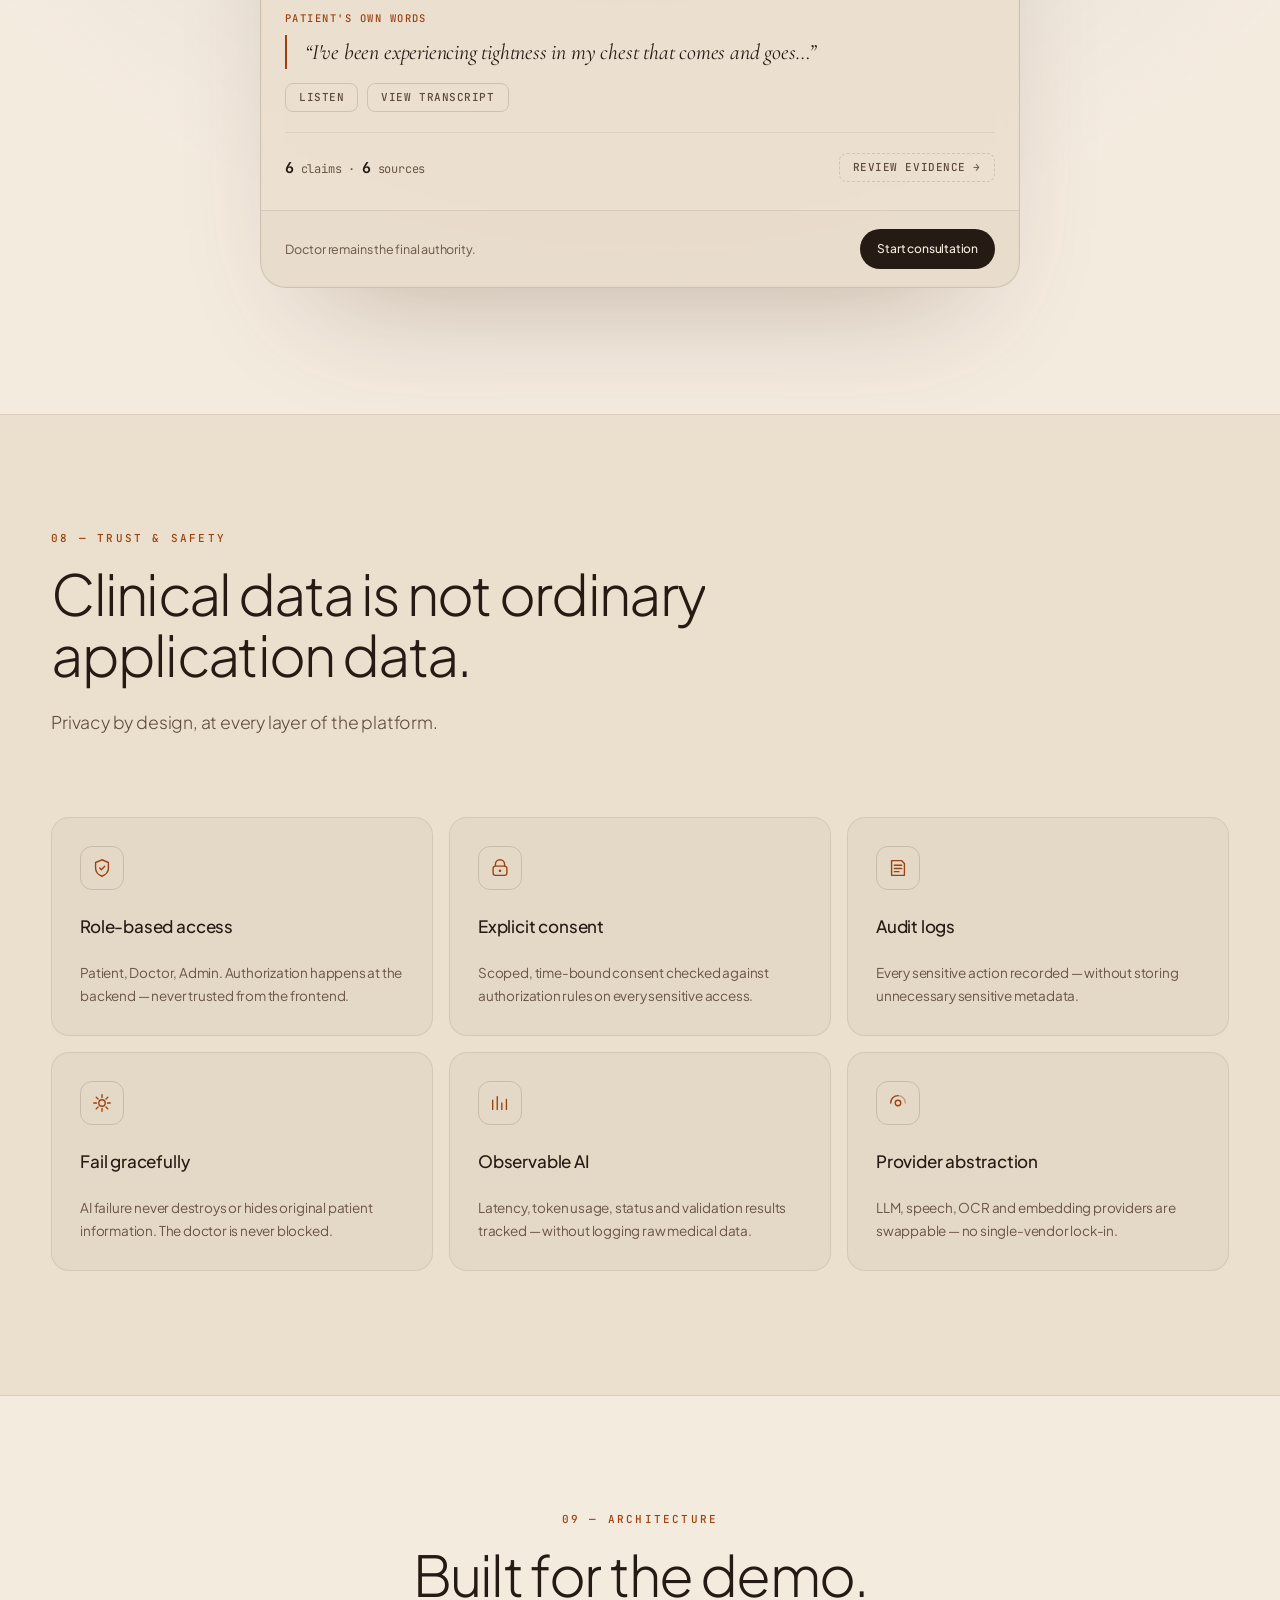
==== commit f5b14353: "Integrate clinical web app, auth overhaul, ElevenLabs voice consultation, and MongoDB sync" ====
--- a/index.html
+++ b/index.html
@@ -1,1016 +1,1015 @@
-<!DOCTYPE html>
-<html lang="en">
-<head>
-<meta charset="UTF-8" />
-<meta name="viewport" content="width=device-width, initial-scale=1.0" />
-<meta name="theme-color" content="#05070d" id="themeColorMeta" />
-<title>ClinSync — Know the patient before you meet the patient</title>
-<meta name="description" content="ClinSync prepares a patient's clinical picture before the doctor walks into the consultation. Voice intake, medical documents, longitudinal clinical memory and evidence-backed doctor briefs." />
-<meta property="og:title" content="ClinSync — Know the patient before you meet the patient" />
-<meta property="og:description" content="AI-assisted pre-consultation intelligence and longitudinal clinical memory." />
-<meta property="og:type" content="website" />
-<meta name="twitter:card" content="summary_large_image" />
-<link rel="preconnect" href="https://fonts.googleapis.com" />
-<link rel="preconnect" href="https://fonts.gstatic.com" crossorigin />
-<link href="https://fonts.googleapis.com/css2?family=Cormorant+Garamond:ital,wght@0,300;0,400;0,500;0,600;0,700;1,300;1,400;1,500;1,600;1,700&family=JetBrains+Mono:wght@400;500;600&family=Plus+Jakarta+Sans:ital,wght@0,300;0,400;0,500;0,600;0,700;1,400&display=swap" rel="stylesheet" />
-<script>
-  /* lock theme to light mode */
-  (function () {
-    document.documentElement.setAttribute("data-theme", "light");
-    try { localStorage.setItem("clinsync-theme", "light"); } catch (e) {}
-  })();
-
-  /* Dynamic Web App link resolution for LAN / multi-device access */
-  (function () {
-    function getAppUrl() {
-      var host = window.location.hostname || '127.0.0.1';
-      return 'http://' + host + ':3000/#/login';
-    }
-    function syncAppLinks() {
-      var url = getAppUrl();
-      var links = document.querySelectorAll('a[href*=":3000"]');
-      for (var i = 0; i < links.length; i++) {
-        links[i].href = url;
-      }
-    }
-    if (document.readyState === 'loading') {
-      document.addEventListener('DOMContentLoaded', syncAppLinks);
-    } else {
-      syncAppLinks();
-    }
-    window.addEventListener('load', syncAppLinks);
-    document.addEventListener('click', function (e) {
-      var target = e.target && e.target.closest ? e.target.closest('a[href*=":3000"]') : null;
-      if (target) {
-        target.href = getAppUrl();
-      }
-    }, true);
-  })();
-</script>
-<link rel="stylesheet" href="assets/css/style.css" />
-<link rel="icon" href="data:image/svg+xml,%3Csvg xmlns='http://www.w3.org/2000/svg' viewBox='0 0 32 32'%3E%3Circle cx='16' cy='16' r='13' fill='none' stroke='%2338bdf8' stroke-width='3'/%3E%3Ccircle cx='16' cy='16' r='4' fill='%2338bdf8'/%3E%3C/svg%3E" />
-</head>
-<body>
-<script>document.documentElement.classList.add('js');</script>
-<noscript><style>
-  .preloader{display:none!important}
-  .reveal,.split-words{opacity:1!important;transform:none!important}
-  .word__in{transform:none!important;opacity:1!important}
-  .hero__title .line__in{transform:none!important}
-  .cursor,.cursor-ring,.chapters,.spotlight{display:none!important}
-  .scrolly__viewport{height:auto!important}
-  .scrolly__sticky{position:static!important;height:auto!important;padding:40px 0}
-  .sc-step{position:static!important;opacity:1!important;transform:none!important;pointer-events:auto!important;margin-bottom:30px}
-  .mword{color:var(--ink)!important}
-  .docscan__box{opacity:1!important;transform:none!important}
-</style></noscript>
-
-<!-- ambient colour field -->
-<div class="ambient" aria-hidden="true">
-  <span class="ambient__orb ambient__orb--a"></span>
-  <span class="ambient__orb ambient__orb--b"></span>
-  <span class="ambient__orb ambient__orb--c"></span>
-</div>
-
-<!-- ============ PRELOADER ============ -->
-<div class="preloader" id="preloader">
-  <div class="preloader__inner">
-    <div class="preloader__mark">
-      <svg viewBox="0 0 120 120" fill="none">
-        <circle class="pl-ring" cx="60" cy="60" r="46" stroke-width="1.5"/>
-        <circle class="pl-ring pl-ring--2" cx="60" cy="60" r="34" stroke-width="1.5"/>
-        <circle class="pl-core" cx="60" cy="60" r="6"/>
-      </svg>
-    </div>
-    <div class="preloader__word">ClinSync</div>
-    <div class="preloader__bar"><span id="plBar"></span></div>
-    <div class="preloader__meta"><span>Preparing clinical memory</span><span id="plPct">0%</span></div>
-  </div>
-</div>
-
-<!-- ============ ATMOSPHERE ============ -->
-<div class="grain" aria-hidden="true"></div>
-<div class="cursor" id="cursor" aria-hidden="true"><span class="cursor__dot"></span></div>
-<div class="cursor-ring" id="cursorRing" aria-hidden="true"><span class="cursor-ring__label"></span></div>
-<div class="scroll-progress" aria-hidden="true"><span id="scrollBar"></span></div>
-<div class="spotlight" id="spotlight" aria-hidden="true"></div>
-
-<nav class="chapters" id="chapters" aria-label="Section navigation">
-  <span class="chapters__label">Chapters</span>
-  <div class="chapters__track" id="chaptersTrack"></div>
-</nav>
-
-<!-- ============ NAV ============ -->
-<header class="nav" id="nav">
-  <div class="nav__inner">
-    <a class="brand" href="#top" data-cursor="home" aria-label="ClinSync home">
-      <span class="brand__mark">
-        <svg viewBox="0 0 32 32" fill="none">
-          <circle cx="16" cy="16" r="12.5" stroke="currentColor" stroke-width="1.6" opacity=".35"/>
-          <path d="M16 3.5A12.5 12.5 0 0 1 28.5 16" stroke="currentColor" stroke-width="2.4" stroke-linecap="round"/>
-          <circle cx="16" cy="16" r="3.4" fill="currentColor"/>
-        </svg>
-      </span>
-      <span class="brand__name">ClinSync</span>
-    </a>
-    <nav class="nav__links" aria-label="Primary">
-      <a href="#problem">Why</a>
-      <a href="#workflow">Workflow</a>
-      <a href="#memory">Clinical Memory</a>
-      <a href="#brief">Doctor Brief</a>
-      <a href="#evidence">Evidence</a>
-      <a href="#architecture">Architecture</a>
-    </nav>
-    <div class="nav__actions">
-      <a href="http://127.0.0.1:3000/#/login" class="btn btn--ghost" data-cursor="login">Sign in</a>
-      <a href="downloads/ClinSync.apk" download="ClinSync.apk" class="btn btn--ghost" data-cursor="download" style="color:var(--accent,#ea580c);font-weight:600;">
-        <svg viewBox="0 0 24 24" width="14" height="14" fill="currentColor" style="display:inline-block;vertical-align:-2px;margin-right:4px;"><path d="M19.35 10.04C18.67 6.59 15.64 4 12 4 9.11 4 6.6 5.64 5.35 8.04 2.34 8.36 0 10.91 0 14c0 3.31 2.69 6 6 6h13c2.76 0 5-2.24 5-5 0-2.64-2.05-4.78-4.65-4.96zM17 13l-5 5-5-5h3V9h4v4h3z"/></svg>
-        Download APK
-      </a>
-      <a href="#architecture" class="btn btn--ghost" data-cursor="docs">Platform</a>
-      <a href="#cta" class="btn btn--solid" data-cursor="start">Request demo</a>
-      <button class="nav__burger" id="burger" aria-label="Open menu"><span></span><span></span></button>
-    </div>
-  </div>
-</header>
-
-<div class="mobile-menu" id="mobileMenu">
-  <a href="http://127.0.0.1:3000/#/login" style="color:var(--accent,#ea580c);font-weight:600">Sign in to App →</a>
-  <a href="downloads/ClinSync.apk" download="ClinSync.apk" style="color:#0284c7;font-weight:600">Download Android APK (v1.0) ↓</a>
-  <a href="#problem">Why ClinSync</a>
-  <a href="#workflow">Workflow</a>
-  <a href="#memory">Clinical Memory</a>
-  <a href="#brief">Doctor Brief</a>
-  <a href="#evidence">Evidence</a>
-  <a href="#architecture">Architecture</a>
-  <a href="#cta" class="mobile-menu__cta">Request demo</a>
-</div>
-
-<main id="top">
-
-  <!-- ============ HERO ============ -->
-  <section class="hero" id="hero">
-    <div class="hero__media">
-      <video class="hero__video hero__video--dark" id="heroVideo" autoplay muted loop playsinline preload="auto" poster="assets/video/hero-dark-poster.jpg">
-        <source src="assets/video/hero-dark.mp4" type="video/mp4" />
-      </video>
-      <video class="hero__video hero__video--light" id="heroVideoLight" autoplay muted loop playsinline preload="auto" poster="assets/video/hero-light-poster.jpg">
-        <source src="assets/video/hero-light.mp4" type="video/mp4" />
-      </video>
-      <div class="hero__scrim"></div>
-      <div class="hero__vignette"></div>
-    </div>
-
-    <div class="hero__grid-lines" aria-hidden="true"></div>
-
-    <div class="hero__content wrap">
-      <div class="hero__eyebrow reveal">
-        <span class="pulse-dot"></span>
-        <span>Pre-consultation intelligence</span>
-      </div>
-
-      <h1 class="hero__title">
-        <span class="line"><span class="line__in">Know the patient</span></span>
-        <span class="line"><span class="line__in">before you meet</span></span>
-        <span class="line"><span class="line__in">the <em>patient.</em></span></span>
-      </h1>
-
-      <p class="hero__sub reveal">
-        ClinSync turns a patient's voice, documents and years of fragmented records into a
-        concise, <strong>evidence-backed doctor brief</strong> — before the consultation begins.
-      </p>
-
-      <div class="hero__cta reveal">
-        <a href="downloads/ClinSync.apk" download="ClinSync.apk" class="btn btn--solid btn--lg" data-cursor="download">
-          <svg viewBox="0 0 24 24" width="18" height="18" fill="currentColor" style="display:inline-block;vertical-align:-3px;margin-right:8px;"><path d="M19.35 10.04C18.67 6.59 15.64 4 12 4 9.11 4 6.6 5.64 5.35 8.04 2.34 8.36 0 10.91 0 14c0 3.31 2.69 6 6 6h13c2.76 0 5-2.24 5-5 0-2.64-2.05-4.78-4.65-4.96zM17 13l-5 5-5-5h3V9h4v4h3z"/></svg>
-          <span>Download Android APK</span>
-        </a>
-        <a href="http://127.0.0.1:3000/#/login" class="btn btn--line btn--lg" data-cursor="open">
-          <span>Launch Web App</span>
-          <svg viewBox="0 0 24 24" fill="none"><path d="M5 12h14M13 6l6 6-6 6" stroke="currentColor" stroke-width="1.8" stroke-linecap="round" stroke-linejoin="round"/></svg>
-        </a>
-      </div>
-
-      <div class="hero__tags reveal">
-        <span>Voice Intake</span><i></i><span>Medical Documents</span><i></i><span>Clinical Memory</span><i></i><span>Evidence</span><i></i><span>Specialty Routing</span><i></i><span>Doctor Brief</span>
-      </div>
-    </div>
-
-    <div class="hero__scroll reveal">
-      <span>Scroll to explore</span>
-      <span class="hero__scroll-line"></span>
-    </div>
-
-    <div class="hero__hud" aria-hidden="true">
-      <div class="hud-row"><span class="hud-key">WORKFLOW</span><span class="hud-val">LangGraph · stateful</span></div>
-      <div class="hud-row"><span class="hud-key">TRACEABILITY</span><span class="hud-val">claim → source</span></div>
-      <div class="hud-row"><span class="hud-key">AUTHORITY</span><span class="hud-val">clinician</span></div>
-    </div>
-  </section>
-
-  <!-- ============ MARQUEE / PRINCIPLE BAND ============ -->
-  <section class="band">
-    <div class="band__marquee">
-      <div class="band__track">
-        <span>Less time collecting information.</span><b>◆</b>
-        <span>More time caring for the patient.</span><b>◆</b>
-        <span>Information prepared beforehand.</span><b>◆</b>
-        <span>The doctor makes the decision.</span><b>◆</b>
-        <span>Evidence remains traceable.</span><b>◆</b>
-        <span>Less time collecting information.</span><b>◆</b>
-        <span>More time caring for the patient.</span><b>◆</b>
-        <span>Information prepared beforehand.</span><b>◆</b>
-        <span>The doctor makes the decision.</span><b>◆</b>
-        <span>Evidence remains traceable.</span><b>◆</b>
-      </div>
-    </div>
-  </section>
-
-  <!-- ============ STATS ============ -->
-  <section class="stats wrap" id="stats">
-    <div class="stats__grid">
-      <div class="stat reveal" data-counter="100" data-suffix="%">
-        <div class="stat__num"><span class="stat__val">0</span></div>
-        <p>of AI claims linked back to a source</p>
-      </div>
-      <div class="stat stat--static reveal">
-        <div class="stat__num"><span class="stat__val">0</span></div>
-        <p>medical facts invented — evidence-first by design</p>
-      </div>
-      <div class="stat reveal" data-counter="60" data-suffix="s">
-        <div class="stat__num"><span class="stat__val">0</span></div>
-        <p>to read a complete patient brief</p>
-      </div>
-      <div class="stat reveal" data-counter="1" data-suffix="×">
-        <div class="stat__num"><span class="stat__val">0</span></div>
-        <p>time the patient tells their story</p>
-      </div>
-    </div>
-  </section>
-
-  <!-- ============ SCROLLYTELLING PIPELINE ============ -->
-  <section class="scrolly" id="scrolly" data-chapter="Pipeline">
-    <div class="scrolly__head wrap">
-      <span class="sec-tag reveal">Processing pipeline</span>
-      <h2 class="sec-title reveal">Upload to memory, <em>step by step.</em></h2>
-      <p class="sec-lead reveal">The document pipeline is explicit and traceable. Scroll to follow one report from raw file to clinical memory.</p>
-    </div>
-
-    <div class="scrolly__viewport">
-      <div class="scrolly__sticky">
-        <div class="scrolly__stage wrap">
-          <div class="scrolly__visual">
-            <div class="docscan" id="docscan">
-              <div class="docscan__chrome"><span class="dot red"></span><span class="dot amber"></span><span class="dot green"></span><span class="docscan__name">lab_report_2026.pdf</span></div>
-              <div class="docscan__page">
-                <div class="docscan__letterhead"><span></span><span></span></div>
-                <div class="docscan__lines"><i></i><i></i><i></i><i></i></div>
-                <div class="docscan__table">
-                  <div><span>HbA1c</span><b>7.2 %</b></div>
-                  <div><span>Glucose</span><b>142 mg/dL</b></div>
-                  <div><span>LDL</span><b>138 mg/dL</b></div>
-                </div>
-                <div class="docscan__lines docscan__lines--short"><i></i><i></i></div>
-                <div class="docscan__beam"></div>
-                <div class="docscan__box" data-box="1"></div>
-                <div class="docscan__box" data-box="2"></div>
-                <div class="docscan__box" data-box="3"></div>
-              </div>
-              <div class="docscan__status"><span class="rec"></span><span id="docscanStatus">UPLOADED</span><em id="docscanPct">0%</em></div>
-            </div>
-          </div>
-
-          <div class="scrolly__copy" id="scrollyCopy">
-            <div class="sc-step is-active" data-step="0">
-              <span class="sc-step__k">01 · Upload</span>
-              <h3>Secure upload</h3>
-              <p>PDF, camera capture or existing record — validated and stored before anything is processed.</p>
-            </div>
-            <div class="sc-step" data-step="1">
-              <span class="sc-step__k">02 · Classification</span>
-              <h3>Document classification</h3>
-              <p>Prescription, lab report, imaging, discharge summary — typed with an explicit confidence score.</p>
-              <div class="sc-confidence"><span></span><em>LAB_REPORT · 0.96</em></div>
-            </div>
-            <div class="sc-step" data-step="2">
-              <span class="sc-step__k">03 · OCR / Vision</span>
-              <h3>Text &amp; table extraction</h3>
-              <p>Vision and OCR read the page, preserving position so every value can be located later.</p>
-            </div>
-            <div class="sc-step" data-step="3">
-              <span class="sc-step__k">04 · Entities</span>
-              <h3>Medical entity extraction</h3>
-              <p>Structured entities are pulled with a value, a page and a confidence — never a fact without a source.</p>
-            </div>
-            <div class="sc-step" data-step="4">
-              <span class="sc-step__k">05 · Validation</span>
-              <h3>Evidence linking</h3>
-              <p>Each extracted item is bound to its source span, then validated before it reaches clinical memory.</p>
-            </div>
-            <div class="sc-step" data-step="5">
-              <span class="sc-step__k">06 · Memory</span>
-              <h3>Clinical memory</h3>
-              <p>The report becomes part of the timeline, the trends and the next doctor brief.</p>
-            </div>
-          </div>
-        </div>
-        <div class="scrolly__progress"><span id="scrollyBar"></span></div>
-      </div>
-    </div>
-  </section>
-
-  <!-- ============ PROBLEM ============ -->
-  <section class="section problem" id="problem">
-    <div class="wrap">
-      <div class="sec-head">
-        <span class="sec-tag reveal">01 — The problem</span>
-        <h2 class="sec-title reveal">
-          A doctor's most valuable resource is <em>time with the patient.</em>
-        </h2>
-        <p class="sec-lead reveal">
-          Too much of the consultation is spent reconstructing a story that was never
-          organized in the first place. ClinSync moves that work <strong>before</strong> the consultation.
-        </p>
-      </div>
-
-      <div class="problem__grid">
-        <article class="pcard reveal" data-tilt>
-          <div class="pcard__idx">01</div>
-          <h3>Repeated questions</h3>
-          <p>Basic history is re-asked at every visit because nothing carries forward.</p>
-          <div class="pcard__glow"></div>
-        </article>
-        <article class="pcard reveal" data-tilt>
-          <div class="pcard__idx">02</div>
-          <h3>Manual document review</h3>
-          <p>Prescriptions, labs and discharge summaries are read one by one, by hand.</p>
-          <div class="pcard__glow"></div>
-        </article>
-        <article class="pcard reveal" data-tilt>
-          <div class="pcard__idx">03</div>
-          <h3>Scattered records</h3>
-          <p>Years of history live across files that never speak to each other.</p>
-          <div class="pcard__glow"></div>
-        </article>
-        <article class="pcard reveal" data-tilt>
-          <div class="pcard__idx">04</div>
-          <h3>Fragmented information</h3>
-          <p>Nothing is organized around the single question that matters: why today?</p>
-          <div class="pcard__glow"></div>
-        </article>
-        <article class="pcard reveal" data-tilt>
-          <div class="pcard__idx">05</div>
-          <h3>Repetitive documentation</h3>
-          <p>Notes are written from scratch after every consultation.</p>
-          <div class="pcard__glow"></div>
-        </article>
-        <article class="pcard pcard--accent reveal" data-tilt>
-          <div class="pcard__idx">→</div>
-          <h3>ClinSync changes this</h3>
-          <p>Collection, organization and preparation move to the patient side, before the door opens.</p>
-          <div class="pcard__glow"></div>
-        </article>
-      </div>
-    </div>
-  </section>
-
-  <!-- ============ MANIFESTO ============ -->
-  <section class="manifesto" id="manifesto" data-chapter="Manifesto">
-    <div class="manifesto__glow" aria-hidden="true"></div>
-    <div class="wrap">
-      <span class="sec-tag sec-tag--center reveal">The core philosophy</span>
-      <p class="manifesto__text" id="manifestoText">ClinSync is not an AI doctor. It is an AI preparation and information organization layer around the doctor — the doctor remains the final authority.</p>
-      <p class="manifesto__note reveal">Built so the clinician decides, with every claim traceable to its source.</p>
-    </div>
-  </section>
-
-  <!-- ============ WORKFLOW PIPELINE ============ -->
-  <section class="section workflow" id="workflow">
-    <div class="workflow__bgline" aria-hidden="true"></div>
-    <div class="wrap">
-      <div class="sec-head sec-head--center">
-        <span class="sec-tag reveal">02 — The workflow</span>
-        <h2 class="sec-title reveal">From a patient's voice to a doctor's <em>clarity.</em></h2>
-        <p class="sec-lead reveal">An explicit, traceable pipeline. Every step leaves a record.</p>
-      </div>
-
-      <div class="flow">
-        <div class="flow__rail" aria-hidden="true"><span id="flowRail"></span></div>
-
-        <div class="flow__step reveal" data-step="1">
-          <div class="flow__node"><span>1</span></div>
-          <div class="flow__body">
-            <h3>Information intake</h3>
-            <p>Secure identity, voice, camera scans, PDFs and existing records enter from the patient side.</p>
-            <div class="flow__chips"><span>Voice</span><span>Documents</span><span>History</span><span>Identity</span></div>
-          </div>
-        </div>
-
-        <div class="flow__step reveal" data-step="2">
-          <div class="flow__node"><span>2</span></div>
-          <div class="flow__body">
-            <h3>Extraction</h3>
-            <p>Speech-to-text, OCR and vision produce structured clinical entities — each with confidence and provenance.</p>
-            <div class="flow__chips"><span>STT</span><span>OCR</span><span>NER</span><span>Classification</span></div>
-          </div>
-        </div>
-
-        <div class="flow__step reveal" data-step="3">
-          <div class="flow__node"><span>3</span></div>
-          <div class="flow__body">
-            <h3>Clinical memory layer</h3>
-            <p>Timeline, trends, medications and symptoms link into one living, longitudinal record.</p>
-            <div class="flow__chips"><span>Timeline</span><span>Trends</span><span>Medications</span></div>
-          </div>
-        </div>
-
-        <div class="flow__step reveal" data-step="4">
-          <div class="flow__node"><span>4</span></div>
-          <div class="flow__body">
-            <h3>Missing-information check</h3>
-            <p>The system compares known information against what a useful consultation actually needs.</p>
-            <div class="flow__chips"><span>Gap detection</span><span>Priority</span></div>
-          </div>
-        </div>
-
-        <div class="flow__step reveal" data-step="5">
-          <div class="flow__node"><span>5</span></div>
-          <div class="flow__body">
-            <h3>Dynamic questioning</h3>
-            <p>Not a 30-item form — a calm conversation that asks only what is still missing.</p>
-            <div class="flow__chips"><span>Adaptive</span><span>Non-repetitive</span></div>
-          </div>
-        </div>
-
-        <div class="flow__step reveal" data-step="6">
-          <div class="flow__node"><span>6</span></div>
-          <div class="flow__body">
-            <h3>Specialty routing</h3>
-            <p>Complaint, symptoms and history resolve into candidate specialties — never a diagnosis.</p>
-            <div class="flow__chips"><span>Cardiology</span><span>Gastro</span><span>Neuro</span></div>
-          </div>
-        </div>
-
-        <div class="flow__step reveal" data-step="7">
-          <div class="flow__node"><span>7</span></div>
-          <div class="flow__body">
-            <h3>Evidence-backed brief</h3>
-            <p>A concise doctor brief is generated, validated and linked to its sources.</p>
-            <div class="flow__chips"><span>Claims</span><span>Sources</span><span>Validation</span></div>
-          </div>
-        </div>
-
-        <div class="flow__step reveal" data-step="8">
-          <div class="flow__node"><span>8</span></div>
-          <div class="flow__body">
-            <h3>Human decision & memory update</h3>
-            <p>The doctor reviews, corrects and decides. Afterward, the patient's memory grows richer.</p>
-            <div class="flow__chips"><span>Review</span><span>Correction</span><span>Update</span></div>
-          </div>
-        </div>
-      </div>
-    </div>
-  </section>
-
-  <!-- ============ PATIENT SIDE / VOICE ============ -->
-  <section class="section patient" id="patient">
-    <div class="wrap">
-      <div class="split">
-        <div class="split__copy">
-          <span class="sec-tag reveal">03 — Patient side</span>
-          <h2 class="sec-title reveal">The patient simply <em>speaks naturally.</em></h2>
-          <p class="sec-lead reveal">
-            No interrogation. ClinSync listens, extracts structured symptoms, preserves the
-            original transcript, and asks a targeted follow-up only when something useful is missing.
-          </p>
-
-          <ul class="feature-list">
-            <li class="reveal">
-              <span class="fl-dot"></span>
-              <div><strong>Voice intake</strong><p>“Tell us what is bothering you.” Speech becomes structured symptoms.</p></div>
-            </li>
-            <li class="reveal">
-              <span class="fl-dot"></span>
-              <div><strong>Original preserved</strong><p>Patient-stated and AI-interpreted information never blur together.</p></div>
-            </li>
-            <li class="reveal">
-              <span class="fl-dot"></span>
-              <div><strong>Progressive disclosure</strong><p>One calm step at a time — not thirty fields at once.</p></div>
-            </li>
-          </ul>
-        </div>
-
-        <div class="split__visual reveal">
-          <div class="voice-card" data-tilt>
-            <div class="voice-card__top">
-              <div class="voice-card__avatar">P</div>
-              <div>
-                <div class="voice-card__name">Patient</div>
-                <div class="voice-card__status"><span class="rec"></span> Recording · 00:14</div>
-              </div>
-            </div>
-            <div class="voice-card__wave" id="voiceWave" aria-hidden="true"></div>
-            <p class="voice-card__quote">“I've been having headaches for the past four days. They become worse in the evening and I've also been feeling dizzy.”</p>
-            <div class="voice-card__result">
-              <div class="vr"><span class="vr-k">Chief complaint</span><span class="vr-v">Headache</span></div>
-              <div class="vr"><span class="vr-k">Duration</span><span class="vr-v">4 days</span></div>
-              <div class="vr"><span class="vr-k">Pattern</span><span class="vr-v">Worse in evening</span></div>
-              <div class="vr"><span class="vr-k">Associated</span><span class="vr-v">Dizziness</span></div>
-            </div>
-            <div class="voice-card__src">Source · transcript_123 · 00:42 <span class="conf">conf 0.97</span></div>
-          </div>
-        </div>
-      </div>
-    </div>
-  </section>
-
-  <!-- ============ DYNAMIC INTAKE ============ -->
-  <section class="section intake" id="intake">
-    <div class="wrap">
-      <div class="sec-head sec-head--center">
-        <span class="sec-tag reveal">04 — Dynamic intake</span>
-        <h2 class="sec-title reveal">Not a questionnaire. A <em>conversation.</em></h2>
-        <p class="sec-lead reveal">After every answer, ClinSync decides what is still missing and asks only that.</p>
-      </div>
-
-      <div class="chat reveal" id="chat">
-        <div class="chat__head">
-          <span class="chat__dot"></span>
-          <span>ClinSync intake</span>
-          <span class="chat__phase" id="chatPhase">extracting known information…</span>
-        </div>
-        <div class="chat__log" id="chatLog"></div>
-        <div class="chat__foot">
-          <span class="chat__engine">Missing-info engine</span>
-          <div class="chat__fields" id="chatFields">
-            <span class="cf" data-f="chief_complaint">chief complaint</span>
-            <span class="cf" data-f="duration">duration</span>
-            <span class="cf" data-f="location">location</span>
-            <span class="cf" data-f="triggers">triggers</span>
-            <span class="cf" data-f="associated">associated</span>
-          </div>
-        </div>
-      </div>
-    </div>
-  </section>
-
-  <!-- ============ CLINICAL MEMORY ============ -->
-  <section class="section memory" id="memory">
-    <div class="wrap">
-      <div class="sec-head">
-        <span class="sec-tag reveal">05 — Clinical memory</span>
-        <h2 class="sec-title reveal">The heart of ClinSync. An <em>evolving story.</em></h2>
-        <p class="sec-lead reveal">
-          ClinSync does not simply store documents. It understands the relationships between them —
-          so each visit starts with more information than the last.
-        </p>
-      </div>
-
-      <div class="memory__layout">
-        <div class="timeline reveal" id="timeline">
-          <div class="timeline__rail" aria-hidden="true"><span id="tlRail"></span></div>
-
-          <div class="tl-year">
-            <div class="tl-year__label">2024</div>
-            <div class="tl-event" data-kind="condition">
-              <div class="tl-event__dot"></div>
-              <div class="tl-event__card">
-                <span class="tl-kind tl-kind--condition">Condition</span>
-                <h4>Hypertension recorded</h4>
-                <p>First documented diagnosis · source: consultation note</p>
-              </div>
-            </div>
-          </div>
-
-          <div class="tl-year">
-            <div class="tl-year__label">2025</div>
-            <div class="tl-event" data-kind="consult">
-              <div class="tl-event__dot"></div>
-              <div class="tl-event__card">
-                <span class="tl-kind tl-kind--consult">Consultation</span>
-                <h4>Cardiology follow-up</h4>
-                <p>Medication adjusted · source: discharge summary</p>
-              </div>
-            </div>
-            <div class="tl-event" data-kind="prescription">
-              <div class="tl-event__dot"></div>
-              <div class="tl-event__card">
-                <span class="tl-kind tl-kind--prescription">Prescription</span>
-                <h4>Drug A — 500mg — twice daily</h4>
-                <p>Source: prescription, page 1</p>
-              </div>
-            </div>
-            <div class="tl-event" data-kind="lab">
-              <div class="tl-event__dot"></div>
-              <div class="tl-event__card">
-                <span class="tl-kind tl-kind--lab">Lab report</span>
-                <h4>HbA1c — 6.7</h4>
-                <p>Source: lab report, page 2</p>
-              </div>
-            </div>
-          </div>
-
-          <div class="tl-year">
-            <div class="tl-year__label">2026</div>
-            <div class="tl-event" data-kind="prescription">
-              <div class="tl-event__dot"></div>
-              <div class="tl-event__card">
-                <span class="tl-kind tl-kind--prescription">Prescription</span>
-                <h4>Drug A — 500mg — once daily <i class="flag">dosage changed</i></h4>
-                <p>Reconciliation flag for review · not an autonomous judgment</p>
-              </div>
-            </div>
-            <div class="tl-event" data-kind="lab">
-              <div class="tl-event__dot is-active"></div>
-              <div class="tl-event__card">
-                <span class="tl-kind tl-kind--lab">Lab report</span>
-                <h4>HbA1c — 7.2 <i class="flag">increased</i></h4>
-                <p>The value increased across the available reports.</p>
-              </div>
-            </div>
-            <div class="tl-event" data-kind="voice">
-              <div class="tl-event__dot is-current"></div>
-              <div class="tl-event__card">
-                <span class="tl-kind tl-kind--voice">Current complaint</span>
-                <h4>Intermittent chest discomfort, ~3 days</h4>
-                <p>Source: voice transcript · confidence 0.96</p>
-              </div>
-            </div>
-          </div>
-        </div>
-
-        <aside class="memory__side">
-          <div class="side-card reveal">
-            <span class="side-card__k">Your Medical Memory</span>
-            <div class="side-stat"><b>7</b><span>Previous consultations</span></div>
-            <div class="side-stat"><b>18</b><span>Documents</span></div>
-            <div class="side-stat"><b>11</b><span>Prescriptions</span></div>
-            <div class="side-stat"><b>14</b><span>Reports</span></div>
-            <div class="side-card__foot">Last consultation · 12 Aug 2026</div>
-          </div>
-          <div class="side-card side-card--trend reveal">
-            <span class="side-card__k">Trend · HbA1c</span>
-            <svg class="trend" viewBox="0 0 260 110" preserveAspectRatio="none">
-              <defs>
-                <linearGradient id="tg" x1="0" y1="0" x2="1" y2="0">
-                  <stop offset="0" stop-color="#38bdf8"/><stop offset="1" stop-color="#818cf8"/>
-                </linearGradient>
-              </defs>
-              <path class="trend__grid" d="M0 90H260M0 55H260M0 20H260"/>
-              <path class="trend__path" d="M20 84 L120 58 L240 26" fill="none"/>
-              <circle class="trend__pt" cx="20" cy="84" r="4"/>
-              <circle class="trend__pt" cx="120" cy="58" r="4"/>
-              <circle class="trend__pt" cx="240" cy="26" r="5"/>
-              <text x="12" y="104">2024 · 6.1</text>
-              <text x="106" y="104">2025 · 6.7</text>
-              <text x="212" y="104">2026 · 7.2</text>
-            </svg>
-            <p class="side-card__note">Detect → visualize → cite → <strong>let the doctor interpret.</strong></p>
-          </div>
-        </aside>
-      </div>
-    </div>
-  </section>
-
-  <!-- ============ EVIDENCE ============ -->
-  <section class="section evidence" id="evidence">
-    <div class="wrap">
-      <div class="sec-head sec-head--center">
-        <span class="sec-tag reveal">06 — Evidence system</span>
-        <h2 class="sec-title reveal">The AI doesn't just generate. It <em>remembers where it came from.</em></h2>
-        <p class="sec-lead reveal">Click any claim to travel back to its original source.</p>
-      </div>
-
-      <div class="evidence__stage reveal">
-        <div class="claim-list" id="claims">
-          <button class="claim is-active" data-src="voice">
-            <span class="claim__text">Patient reports symptoms for 4 days</span>
-            <span class="claim__meta">VOICE_TRANSCRIPT · conf 0.97</span>
-          </button>
-          <button class="claim" data-src="lab">
-            <span class="claim__text">HbA1c measured at 7.2 in the recent report</span>
-            <span class="claim__meta">DOCUMENT · page 2 · conf 0.94</span>
-          </button>
-          <button class="claim" data-src="med">
-            <span class="claim__text">Drug A dosage changed from twice to once daily</span>
-            <span class="claim__meta">PRESCRIPTION · page 1 · conf 0.91</span>
-          </button>
-        </div>
-
-        <div class="source-pane" id="sourcePane">
-          <div class="source source--voice is-active" data-src="voice">
-            <div class="source__bar"><span class="source__type">Voice transcript</span><span class="source__loc">00:42</span></div>
-            <p class="source__body">“…I've been having headaches for the past <mark>four days</mark>. They become worse in the evening and I've also been feeling dizzy…”</p>
-          </div>
-          <div class="source" data-src="lab">
-            <div class="source__bar"><span class="source__type">Lab report · page 2</span><span class="source__loc">row 14</span></div>
-            <p class="source__body">HbA1c ····································· <mark>7.2 %</mark><br/>Reference range · 4.0 – 5.6 %</p>
-          </div>
-          <div class="source" data-src="med">
-            <div class="source__bar"><span class="source__type">Prescription · page 1</span><span class="source__loc">line 3</span></div>
-            <p class="source__body">Rx · Drug A <mark>500 mg — once daily</mark> · 30 days<br/><span class="source__dim">previous: twice daily</span></p>
-          </div>
-        </div>
-      </div>
-
-      <div class="evidence__pillars">
-        <div class="ep reveal"><span class="ep__n">01</span><h4>Evidence-first extraction</h4><p>Information is extracted from source material, never invented.</p></div>
-        <div class="ep reveal"><span class="ep__n">02</span><h4>Source linking</h4><p>Every important entity receives a source, page and confidence.</p></div>
-        <div class="ep reveal"><span class="ep__n">03</span><h4>Validation layer</h4><p>Claims are matched against evidence before publication.</p></div>
-        <div class="ep reveal"><span class="ep__n">04</span><h4>Doctor review</h4><p>Clinical information always remains human-reviewed.</p></div>
-      </div>
-    </div>
-  </section>
-
-  <!-- ============ DOCTOR BRIEF ============ -->
-  <section class="section brief" id="brief">
-    <div class="brief__bg" aria-hidden="true">
-      <video class="brief__video brief__video--dark" autoplay muted loop playsinline preload="none" poster="assets/video/ribbon-light-poster.jpg">
-        <source src="assets/video/ribbon-light.mp4" type="video/mp4" />
-      </video>
-      <video class="brief__video brief__video--light" autoplay muted loop playsinline preload="none" poster="assets/video/ribbon-dark-poster.jpg">
-        <source src="assets/video/ribbon-dark.mp4" type="video/mp4" />
-      </video>
-    </div>
-    <div class="wrap">
-      <div class="sec-head sec-head--center">
-        <span class="sec-tag reveal">07 — The north star</span>
-        <h2 class="sec-title reveal">The 60-second <em>patient brief.</em></h2>
-        <p class="sec-lead reveal">The most important screen in ClinSync — designed to answer: who, why, what changed, what matters, what needs review.</p>
-      </div>
-
-      <div class="brief-doc reveal" id="briefDoc">
-        <div class="brief-doc__chrome">
-          <span class="dot red"></span><span class="dot amber"></span><span class="dot green"></span>
-          <span class="brief-doc__url">clinsync · patient brief</span>
-          <span class="brief-doc__live"><span class="pulse-dot"></span>pre-consultation ready</span>
-        </div>
-
-        <div class="brief-doc__head">
-          <div class="bd-avatar">JD</div>
-          <div class="bd-id">
-            <h3>Patient J.D.</h3>
-            <p>Age · Sex · Appointment <b>10:30 AM · Cardiology</b></p>
-          </div>
-          <div class="bd-badge">Brief ready</div>
-        </div>
-
-        <div class="brief-doc__body">
-          <section class="bd-sec">
-            <span class="bd-k">Why they are here</span>
-            <p>Patient reports intermittent chest discomfort for approximately three days.</p>
-          </section>
-
-          <section class="bd-sec">
-            <span class="bd-k">Relevant history</span>
-            <ul class="bd-list">
-              <li>Previous hypertension record</li>
-              <li>Previous cardiology consultation</li>
-              <li>Current medication history available</li>
-            </ul>
-          </section>
-
-          <div class="bd-cols">
-            <section class="bd-sec">
-              <span class="bd-k">Medications</span>
-              <ul class="bd-list bd-list--mono">
-                <li>Drug A · 500mg · once daily <i class="flag">changed</i></li>
-                <li>Drug B · 10mg · once daily</li>
-              </ul>
-            </section>
-            <section class="bd-sec">
-              <span class="bd-k">Recent reports</span>
-              <ul class="bd-list">
-                <li>Lab report · HbA1c 7.2 <i class="flag">recent</i></li>
-                <li>Chest imaging report</li>
-              </ul>
-            </section>
-          </div>
-
-          <section class="bd-sec">
-            <span class="bd-k">What changed</span>
-            <div class="bd-trend">
-              <div class="bd-trend__bar"><span style="--w:34%"></span><em>2024 · 6.1</em></div>
-              <div class="bd-trend__bar"><span style="--w:62%"></span><em>2025 · 6.7</em></div>
-              <div class="bd-trend__bar bd-trend__bar--hot"><span style="--w:92%"></span><em>2026 · 7.2</em></div>
-            </div>
-          </section>
-
-          <section class="bd-sec bd-sec--warn">
-            <span class="bd-k">Information needing review</span>
-            <p>⚠ Medication adherence unclear — flagged for clinician verification.</p>
-          </section>
-
-          <section class="bd-sec bd-sec--quote">
-            <span class="bd-k">Patient's own words</span>
-            <blockquote>“I've been experiencing tightness in my chest that comes and goes…”</blockquote>
-            <div class="bd-actions"><span class="mini-btn">Listen</span><span class="mini-btn">View transcript</span></div>
-          </section>
-
-          <div class="bd-evidence">
-            <span class="bd-evidence__count"><b>6</b> claims · <b>6</b> sources</span>
-            <span class="mini-btn mini-btn--ghost">Review evidence →</span>
-          </div>
-        </div>
-
-        <div class="brief-doc__foot">
-          <span>Doctor remains the final authority.</span>
-          <span class="btn btn--solid mini">Start consultation</span>
-        </div>
-      </div>
-    </div>
-  </section>
-
-  <!-- ============ SECURITY / TRUST ============ -->
-  <section class="section trust" id="trust">
-    <div class="wrap">
-      <div class="sec-head">
-        <span class="sec-tag reveal">08 — Trust & safety</span>
-        <h2 class="sec-title reveal">Clinical data is not ordinary application data.</h2>
-        <p class="sec-lead reveal">Privacy by design, at every layer of the platform.</p>
-      </div>
-
-      <div class="trust__grid">
-        <div class="tcard reveal">
-          <span class="tcard__ico">
-            <svg viewBox="0 0 24 24" fill="none"><path d="M12 3l7 3v6c0 4.5-3 7.5-7 9-4-1.5-7-4.5-7-9V6l7-3z" stroke="currentColor" stroke-width="1.5"/><path d="M9.5 12l1.8 1.8L15 10" stroke="currentColor" stroke-width="1.5" stroke-linecap="round" stroke-linejoin="round"/></svg>
-          </span>
-          <h3>Role-based access</h3>
-          <p>Patient, Doctor, Admin. Authorization happens at the backend — never trusted from the frontend.</p>
-        </div>
-        <div class="tcard reveal">
-          <span class="tcard__ico">
-            <svg viewBox="0 0 24 24" fill="none"><path d="M7 10V8a5 5 0 0 1 10 0v2" stroke="currentColor" stroke-width="1.5"/><rect x="4.5" y="10" width="15" height="10" rx="2.5" stroke="currentColor" stroke-width="1.5"/><circle cx="12" cy="15" r="1.4" fill="currentColor"/></svg>
-          </span>
-          <h3>Explicit consent</h3>
-          <p>Scoped, time-bound consent checked against authorization rules on every sensitive access.</p>
-        </div>
-        <div class="tcard reveal">
-          <span class="tcard__ico">
-            <svg viewBox="0 0 24 24" fill="none"><path d="M5 4h11l3 3v13H5z" stroke="currentColor" stroke-width="1.5" stroke-linejoin="round"/><path d="M8 9h8M8 12.5h8M8 16h5" stroke="currentColor" stroke-width="1.5" stroke-linecap="round"/></svg>
-          </span>
-          <h3>Audit logs</h3>
-          <p>Every sensitive action recorded — without storing unnecessary sensitive metadata.</p>
-        </div>
-        <div class="tcard reveal">
-          <span class="tcard__ico">
-            <svg viewBox="0 0 24 24" fill="none"><path d="M12 3v3M12 18v3M3 12h3M18 12h3M5.6 5.6l2.1 2.1M16.3 16.3l2.1 2.1M18.4 5.6l-2.1 2.1M7.7 16.3l-2.1 2.1" stroke="currentColor" stroke-width="1.5" stroke-linecap="round"/><circle cx="12" cy="12" r="3.5" stroke="currentColor" stroke-width="1.5"/></svg>
-          </span>
-          <h3>Fail gracefully</h3>
-          <p>AI failure never destroys or hides original patient information. The doctor is never blocked.</p>
-        </div>
-        <div class="tcard reveal">
-          <span class="tcard__ico">
-            <svg viewBox="0 0 24 24" fill="none"><path d="M4 19V9M9 19V5M14 19v-7M19 19V8" stroke="currentColor" stroke-width="1.5" stroke-linecap="round"/></svg>
-          </span>
-          <h3>Observable AI</h3>
-          <p>Latency, token usage, status and validation results tracked — without logging raw medical data.</p>
-        </div>
-        <div class="tcard reveal">
-          <span class="tcard__ico">
-            <svg viewBox="0 0 24 24" fill="none"><path d="M12 4a8 8 0 0 0-8 8" stroke="currentColor" stroke-width="1.5" stroke-linecap="round"/><path d="M20 12a8 8 0 0 0-8-8" stroke="currentColor" stroke-width="1.5" stroke-linecap="round" opacity=".4"/><circle cx="12" cy="12" r="3" stroke="currentColor" stroke-width="1.5"/></svg>
-          </span>
-          <h3>Provider abstraction</h3>
-          <p>LLM, speech, OCR and embedding providers are swappable — no single-vendor lock-in.</p>
-        </div>
-      </div>
-    </div>
-  </section>
-
-  <!-- ============ ARCHITECTURE ============ -->
-  <section class="section architecture" id="architecture">
-    <div class="wrap">
-      <div class="sec-head sec-head--center">
-        <span class="sec-tag reveal">09 — Architecture</span>
-        <h2 class="sec-title reveal">Built for the demo. <em>Architected for the future.</em></h2>
-      </div>
-
-      <div class="arch reveal">
-        <div class="arch__col">
-          <span class="arch__label">Clients</span>
-          <div class="arch__box">Patient App<small>voice · documents · identity</small></div>
-          <div class="arch__box">Doctor App<small>brief · timeline · evidence</small></div>
-        </div>
-        <div class="arch__arrow" aria-hidden="true"></div>
-        <div class="arch__col">
-          <span class="arch__label">Platform</span>
-          <div class="arch__box arch__box--accent">FastAPI backend<small>API → Service → Repository</small></div>
-          <div class="arch__row">
-            <div class="arch__box arch__box--sm">Storage</div>
-            <div class="arch__box arch__box--sm">Postgres</div>
-            <div class="arch__box arch__box--sm">Workers</div>
-          </div>
-        </div>
-        <div class="arch__arrow" aria-hidden="true"></div>
-        <div class="arch__col">
-          <span class="arch__label">Intelligence</span>
-          <div class="arch__box arch__box--accent">LangGraph engine<small>typed, traceable state</small></div>
-          <div class="arch__row">
-            <div class="arch__box arch__box--sm">Voice</div>
-            <div class="arch__box arch__box--sm">Documents</div>
-            <div class="arch__box arch__box--sm">Memory</div>
-          </div>
-          <div class="arch__box arch__box--ghost">Evidence → Validation layer</div>
-        </div>
-        <div class="arch__arrow" aria-hidden="true"></div>
-        <div class="arch__col">
-          <span class="arch__label">Outcome</span>
-          <div class="arch__box arch__box--human">Doctor review<small>human clinical decision</small></div>
-          <div class="arch__box arch__box--ghost">Patient memory update</div>
-        </div>
-      </div>
-
-      <div class="arch__api reveal">
-        <span class="api-pill">/auth</span><span class="api-pill">/documents</span><span class="api-pill">/voice</span><span class="api-pill">/intake</span><span class="api-pill">/clinical-memory</span><span class="api-pill">/routing</span><span class="api-pill">/appointments</span><span class="api-pill">/doctor</span><span class="api-pill">/consultations</span>
-        <span class="api-note">versioned · documented · typed</span>
-      </div>
-    </div>
-  </section>
-
-  <!-- ============ METRIC ============ -->
-  <section class="section metric" id="metric">
-    <div class="wrap metric__inner">
-      <span class="sec-tag reveal">10 — The metric that matters</span>
-      <h2 class="metric__title reveal">
-        Time saved <em>without losing</em> clinically relevant information.
-      </h2>
-      <div class="metric__compare">
-        <div class="meter reveal">
-          <span class="meter__k">Traditional workflow</span>
-          <div class="meter__track"><span class="meter__fill meter__fill--old" data-w="88%"></span></div>
-          <p>More time collecting information</p>
-        </div>
-        <div class="meter reveal">
-          <span class="meter__k">With ClinSync</span>
-          <div class="meter__track"><span class="meter__fill meter__fill--new" data-w="24%"></span></div>
-          <p>Information prepared beforehand → more time on the patient</p>
-        </div>
-      </div>
-    </div>
-  </section>
-
-  <!-- ============ PROMISE ============ -->
-  <section class="section promise" id="promise">
-    <div class="wrap">
-      <div class="promise__lines">
-        <p class="reveal">The patient tells the story <em>once.</em></p>
-        <p class="reveal">ClinSync <em>remembers it.</em></p>
-        <p class="reveal">The doctor gets the relevant <em>picture.</em></p>
-        <p class="reveal">The doctor makes the <em>decision.</em></p>
-      </div>
-    </div>
-  </section>
-
-  <!-- ============ CTA ============ -->
-  <section class="section cta" id="cta">
-    <div class="cta__glow" aria-hidden="true"></div>
-    <div class="wrap cta__inner">
-      <span class="sec-tag reveal">Get started</span>
-      <h2 class="cta__title reveal">Know the patient<br/><em>before you meet the patient.</em></h2>
-      <p class="cta__sub reveal">ClinSync prepares the clinical picture. Your team focuses on care.</p>
-      <div class="cta__actions reveal">
-        <a href="downloads/ClinSync.apk" download="ClinSync.apk" class="btn btn--solid btn--lg" data-cursor="download">
-          <svg viewBox="0 0 24 24" width="18" height="18" fill="currentColor" style="display:inline-block;vertical-align:-3px;margin-right:8px;"><path d="M19.35 10.04C18.67 6.59 15.64 4 12 4 9.11 4 6.6 5.64 5.35 8.04 2.34 8.36 0 10.91 0 14c0 3.31 2.69 6 6 6h13c2.76 0 5-2.24 5-5 0-2.64-2.05-4.78-4.65-4.96zM17 13l-5 5-5-5h3V9h4v4h3z"/></svg>
-          <span>Download Android APK</span>
-        </a>
-        <a href="http://127.0.0.1:3000/#/login" class="btn btn--line btn--lg" data-cursor="launch">
-          <span>Launch Web App</span>
-          <svg viewBox="0 0 24 24" fill="none"><path d="M5 12h14M13 6l6 6-6 6" stroke="currentColor" stroke-width="1.8" stroke-linecap="round" stroke-linejoin="round"/></svg>
-        </a>
-      </div>
-    </div>
-  </section>
-
-  <!-- ============ FOOTER ============ -->
-  <footer class="footer">
-    <div class="wrap footer__inner">
-      <div class="footer__brand">
-        <a class="brand" href="#top">
-          <span class="brand__mark">
-            <svg viewBox="0 0 32 32" fill="none">
-              <circle cx="16" cy="16" r="12.5" stroke="currentColor" stroke-width="1.6" opacity=".35"/>
-              <path d="M16 3.5A12.5 12.5 0 0 1 28.5 16" stroke="currentColor" stroke-width="2.4" stroke-linecap="round"/>
-              <circle cx="16" cy="16" r="3.4" fill="currentColor"/>
-            </svg>
-          </span>
-          <span class="brand__name">ClinSync</span>
-        </a>
-        <p>Know the patient before you meet the patient.</p>
-      </div>
-      <div class="footer__cols">
-        <div><span>Product</span><a href="#workflow">Workflow</a><a href="#memory">Clinical Memory</a><a href="#brief">Doctor Brief</a><a href="#evidence">Evidence</a></div>
-        <div><span>Platform</span><a href="#architecture">Architecture</a><a href="#trust">Security</a><a href="#architecture">API</a><a href="#stats">Observability</a></div>
-        <div><span>Company</span><a href="#">Vision</a><a href="#">Research</a><a href="#cta">Contact</a></div>
-      </div>
-    </div>
-    <div class="wrap footer__base">
-      <span>© 2026 ClinSync. Synthetic data only for demonstrations.</span>
-      <span>Patient → Memory → Intelligence → Doctor → Care</span>
-    </div>
-  </footer>
-
-</main>
-
-<script src="assets/js/main.js"></script>
-</body>
-</html>
+<!DOCTYPE html>
+<html lang="en">
+<head>
+<meta charset="UTF-8" />
+<meta name="viewport" content="width=device-width, initial-scale=1.0" />
+<meta name="theme-color" content="#05070d" id="themeColorMeta" />
+<title>ClinSync — Know the patient before you meet the patient</title>
+<meta name="description" content="ClinSync prepares a patient's clinical picture before the doctor walks into the consultation. Voice intake, medical documents, longitudinal clinical memory and evidence-backed doctor briefs." />
+<meta property="og:title" content="ClinSync — Know the patient before you meet the patient" />
+<meta property="og:description" content="AI-assisted pre-consultation intelligence and longitudinal clinical memory." />
+<meta property="og:type" content="website" />
+<meta name="twitter:card" content="summary_large_image" />
+<link rel="preconnect" href="https://fonts.googleapis.com" />
+<link rel="preconnect" href="https://fonts.gstatic.com" crossorigin />
+<link href="https://fonts.googleapis.com/css2?family=Cormorant+Garamond:ital,wght@0,300;0,400;0,500;0,600;0,700;1,300;1,400;1,500;1,600;1,700&family=JetBrains+Mono:wght@400;500;600&family=Plus+Jakarta+Sans:ital,wght@0,300;0,400;0,500;0,600;0,700;1,400&display=swap" rel="stylesheet" />
+<script>
+  /* lock theme to light mode */
+  (function () {
+    document.documentElement.setAttribute("data-theme", "light");
+    try { localStorage.setItem("clinsync-theme", "light"); } catch (e) {}
+  })();
+
+  /* Dynamic Web App link resolution pointing to the dedicated web app server on port 3000 */
+  (function () {
+    function getWebAppUrl() {
+      var host = window.location.hostname || '127.0.0.1';
+      return 'http://' + host + ':3000/#/login';
+    }
+    function updateAppLinks() {
+      var url = getWebAppUrl();
+      var links = document.querySelectorAll('a[data-cursor="open"], a[data-cursor="launch"], a[data-cursor="login"], a[href*="#/login"]');
+      for (var i = 0; i < links.length; i++) {
+        if (!links[i].getAttribute('download')) {
+          links[i].href = url;
+          links[i].target = '_blank';
+        }
+      }
+    }
+    if (document.readyState === 'loading') {
+      document.addEventListener('DOMContentLoaded', updateAppLinks);
+    } else {
+      updateAppLinks();
+    }
+    window.addEventListener('load', updateAppLinks);
+  })();
+</script>
+<link rel="stylesheet" href="assets/css/style.css" />
+<link rel="stylesheet" href="assets/css/app.css" />
+<link rel="icon" href="data:image/svg+xml,%3Csvg xmlns='http://www.w3.org/2000/svg' viewBox='0 0 32 32'%3E%3Circle cx='16' cy='16' r='13' fill='none' stroke='%2338bdf8' stroke-width='3'/%3E%3Ccircle cx='16' cy='16' r='4' fill='%2338bdf8'/%3E%3C/svg%3E" />
+</head>
+<body>
+<script>document.documentElement.classList.add('js');</script>
+<noscript><style>
+  .preloader{display:none!important}
+  .reveal,.split-words{opacity:1!important;transform:none!important}
+  .word__in{transform:none!important;opacity:1!important}
+  .hero__title .line__in{transform:none!important}
+  .cursor,.cursor-ring,.chapters,.spotlight{display:none!important}
+  .scrolly__viewport{height:auto!important}
+  .scrolly__sticky{position:static!important;height:auto!important;padding:40px 0}
+  .sc-step{position:static!important;opacity:1!important;transform:none!important;pointer-events:auto!important;margin-bottom:30px}
+  .mword{color:var(--ink)!important}
+  .docscan__box{opacity:1!important;transform:none!important}
+</style></noscript>
+
+<!-- ambient colour field -->
+<div class="ambient" aria-hidden="true">
+  <span class="ambient__orb ambient__orb--a"></span>
+  <span class="ambient__orb ambient__orb--b"></span>
+  <span class="ambient__orb ambient__orb--c"></span>
+</div>
+
+<!-- ============ PRELOADER ============ -->
+<div class="preloader" id="preloader">
+  <div class="preloader__inner">
+    <div class="preloader__mark">
+      <svg viewBox="0 0 120 120" fill="none">
+        <circle class="pl-ring" cx="60" cy="60" r="46" stroke-width="1.5"/>
+        <circle class="pl-ring pl-ring--2" cx="60" cy="60" r="34" stroke-width="1.5"/>
+        <circle class="pl-core" cx="60" cy="60" r="6"/>
+      </svg>
+    </div>
+    <div class="preloader__word">ClinSync</div>
+    <div class="preloader__bar"><span id="plBar"></span></div>
+    <div class="preloader__meta"><span>Preparing clinical memory</span><span id="plPct">0%</span></div>
+  </div>
+</div>
+
+<!-- ============ ATMOSPHERE ============ -->
+<div class="grain" aria-hidden="true"></div>
+<div class="cursor" id="cursor" aria-hidden="true"><span class="cursor__dot"></span></div>
+<div class="cursor-ring" id="cursorRing" aria-hidden="true"><span class="cursor-ring__label"></span></div>
+<div class="scroll-progress" aria-hidden="true"><span id="scrollBar"></span></div>
+<div class="spotlight" id="spotlight" aria-hidden="true"></div>
+
+<nav class="chapters" id="chapters" aria-label="Section navigation">
+  <span class="chapters__label">Chapters</span>
+  <div class="chapters__track" id="chaptersTrack"></div>
+</nav>
+
+<!-- ============ NAV ============ -->
+<header class="nav" id="nav">
+  <div class="nav__inner">
+    <a class="brand" href="#top" data-cursor="home" aria-label="ClinSync home">
+      <span class="brand__mark">
+        <svg viewBox="0 0 32 32" fill="none">
+          <circle cx="16" cy="16" r="12.5" stroke="currentColor" stroke-width="1.6" opacity=".35"/>
+          <path d="M16 3.5A12.5 12.5 0 0 1 28.5 16" stroke="currentColor" stroke-width="2.4" stroke-linecap="round"/>
+          <circle cx="16" cy="16" r="3.4" fill="currentColor"/>
+        </svg>
+      </span>
+      <span class="brand__name">ClinSync</span>
+    </a>
+    <nav class="nav__links" aria-label="Primary">
+      <a href="#problem">Why</a>
+      <a href="#workflow">Workflow</a>
+      <a href="#memory">Clinical Memory</a>
+      <a href="#brief">Doctor Brief</a>
+      <a href="#evidence">Evidence</a>
+      <a href="#architecture">Architecture</a>
+    </nav>
+    <div class="nav__actions">
+      <a href="http://127.0.0.1:3000/#/login" target="_blank" class="btn btn--solid" data-cursor="login" style="background:#0284c7;color:#fff;border-color:#0284c7;font-weight:600;">Open Web App →</a>
+      <a href="downloads/ClinSync.apk" download="ClinSync.apk" class="btn btn--ghost" data-cursor="download" style="color:var(--accent,#ea580c);font-weight:600;">
+        <svg viewBox="0 0 24 24" width="14" height="14" fill="currentColor" style="display:inline-block;vertical-align:-2px;margin-right:4px;"><path d="M19.35 10.04C18.67 6.59 15.64 4 12 4 9.11 4 6.6 5.64 5.35 8.04 2.34 8.36 0 10.91 0 14c0 3.31 2.69 6 6 6h13c2.76 0 5-2.24 5-5 0-2.64-2.05-4.78-4.65-4.96zM17 13l-5 5-5-5h3V9h4v4h3z"/></svg>
+        Download APK
+      </a>
+      <a href="#architecture" class="btn btn--ghost" data-cursor="docs">Platform</a>
+      <a href="#cta" class="btn btn--solid" data-cursor="start">Request demo</a>
+      <button class="nav__burger" id="burger" aria-label="Open menu"><span></span><span></span></button>
+    </div>
+  </div>
+</header>
+
+<div class="mobile-menu" id="mobileMenu">
+  <a href="http://127.0.0.1:3000/#/login" target="_blank" style="color:var(--accent,#ea580c);font-weight:600">Sign in to App →</a>
+  <a href="downloads/ClinSync.apk" download="ClinSync.apk" style="color:#0284c7;font-weight:600">Download Android APK (v1.0) ↓</a>
+  <a href="#problem">Why ClinSync</a>
+  <a href="#workflow">Workflow</a>
+  <a href="#memory">Clinical Memory</a>
+  <a href="#brief">Doctor Brief</a>
+  <a href="#evidence">Evidence</a>
+  <a href="#architecture">Architecture</a>
+  <a href="#cta" class="mobile-menu__cta">Request demo</a>
+</div>
+
+<main id="top">
+
+  <!-- ============ HERO ============ -->
+  <section class="hero" id="hero">
+    <div class="hero__media">
+      <video class="hero__video hero__video--dark" id="heroVideo" autoplay muted loop playsinline preload="auto" poster="assets/video/hero-dark-poster.jpg">
+        <source src="assets/video/hero-dark.mp4" type="video/mp4" />
+      </video>
+      <video class="hero__video hero__video--light" id="heroVideoLight" autoplay muted loop playsinline preload="auto" poster="assets/video/hero-light-poster.jpg">
+        <source src="assets/video/hero-light.mp4" type="video/mp4" />
+      </video>
+      <div class="hero__scrim"></div>
+      <div class="hero__vignette"></div>
+    </div>
+
+    <div class="hero__grid-lines" aria-hidden="true"></div>
+
+    <div class="hero__content wrap">
+      <div class="hero__eyebrow reveal">
+        <span class="pulse-dot"></span>
+        <span>Pre-consultation intelligence</span>
+      </div>
+
+      <h1 class="hero__title">
+        <span class="line"><span class="line__in">Know the patient</span></span>
+        <span class="line"><span class="line__in">before you meet</span></span>
+        <span class="line"><span class="line__in">the <em>patient.</em></span></span>
+      </h1>
+
+      <p class="hero__sub reveal">
+        ClinSync turns a patient's voice, documents and years of fragmented records into a
+        concise, <strong>evidence-backed doctor brief</strong> — before the consultation begins.
+      </p>
+
+      <div class="hero__cta reveal">
+        <a href="downloads/ClinSync.apk" download="ClinSync.apk" class="btn btn--solid btn--lg" data-cursor="download">
+          <svg viewBox="0 0 24 24" width="18" height="18" fill="currentColor" style="display:inline-block;vertical-align:-3px;margin-right:8px;"><path d="M19.35 10.04C18.67 6.59 15.64 4 12 4 9.11 4 6.6 5.64 5.35 8.04 2.34 8.36 0 10.91 0 14c0 3.31 2.69 6 6 6h13c2.76 0 5-2.24 5-5 0-2.64-2.05-4.78-4.65-4.96zM17 13l-5 5-5-5h3V9h4v4h3z"/></svg>
+          <span>Download Android APK</span>
+        </a>
+        <a href="http://127.0.0.1:3000/#/login" target="_blank" class="btn btn--line btn--lg" data-cursor="open">
+          <span>Launch Web App</span>
+          <svg viewBox="0 0 24 24" fill="none"><path d="M5 12h14M13 6l6 6-6 6" stroke="currentColor" stroke-width="1.8" stroke-linecap="round" stroke-linejoin="round"/></svg>
+        </a>
+      </div>
+
+      <div class="hero__tags reveal">
+        <span>Voice Intake</span><i></i><span>Medical Documents</span><i></i><span>Clinical Memory</span><i></i><span>Evidence</span><i></i><span>Specialty Routing</span><i></i><span>Doctor Brief</span>
+      </div>
+    </div>
+
+    <div class="hero__scroll reveal">
+      <span>Scroll to explore</span>
+      <span class="hero__scroll-line"></span>
+    </div>
+
+    <div class="hero__hud" aria-hidden="true">
+      <div class="hud-row"><span class="hud-key">WORKFLOW</span><span class="hud-val">LangGraph · stateful</span></div>
+      <div class="hud-row"><span class="hud-key">TRACEABILITY</span><span class="hud-val">claim → source</span></div>
+      <div class="hud-row"><span class="hud-key">AUTHORITY</span><span class="hud-val">clinician</span></div>
+    </div>
+  </section>
+
+  <!-- ============ MARQUEE / PRINCIPLE BAND ============ -->
+  <section class="band">
+    <div class="band__marquee">
+      <div class="band__track">
+        <span>Less time collecting information.</span><b>◆</b>
+        <span>More time caring for the patient.</span><b>◆</b>
+        <span>Information prepared beforehand.</span><b>◆</b>
+        <span>The doctor makes the decision.</span><b>◆</b>
+        <span>Evidence remains traceable.</span><b>◆</b>
+        <span>Less time collecting information.</span><b>◆</b>
+        <span>More time caring for the patient.</span><b>◆</b>
+        <span>Information prepared beforehand.</span><b>◆</b>
+        <span>The doctor makes the decision.</span><b>◆</b>
+        <span>Evidence remains traceable.</span><b>◆</b>
+      </div>
+    </div>
+  </section>
+
+  <!-- ============ STATS ============ -->
+  <section class="stats wrap" id="stats">
+    <div class="stats__grid">
+      <div class="stat reveal" data-counter="100" data-suffix="%">
+        <div class="stat__num"><span class="stat__val">0</span></div>
+        <p>of AI claims linked back to a source</p>
+      </div>
+      <div class="stat stat--static reveal">
+        <div class="stat__num"><span class="stat__val">0</span></div>
+        <p>medical facts invented — evidence-first by design</p>
+      </div>
+      <div class="stat reveal" data-counter="60" data-suffix="s">
+        <div class="stat__num"><span class="stat__val">0</span></div>
+        <p>to read a complete patient brief</p>
+      </div>
+      <div class="stat reveal" data-counter="1" data-suffix="×">
+        <div class="stat__num"><span class="stat__val">0</span></div>
+        <p>time the patient tells their story</p>
+      </div>
+    </div>
+  </section>
+
+  <!-- ============ SCROLLYTELLING PIPELINE ============ -->
+  <section class="scrolly" id="scrolly" data-chapter="Pipeline">
+    <div class="scrolly__head wrap">
+      <span class="sec-tag reveal">Processing pipeline</span>
+      <h2 class="sec-title reveal">Upload to memory, <em>step by step.</em></h2>
+      <p class="sec-lead reveal">The document pipeline is explicit and traceable. Scroll to follow one report from raw file to clinical memory.</p>
+    </div>
+
+    <div class="scrolly__viewport">
+      <div class="scrolly__sticky">
+        <div class="scrolly__stage wrap">
+          <div class="scrolly__visual">
+            <div class="docscan" id="docscan">
+              <div class="docscan__chrome"><span class="dot red"></span><span class="dot amber"></span><span class="dot green"></span><span class="docscan__name">lab_report_2026.pdf</span></div>
+              <div class="docscan__page">
+                <div class="docscan__letterhead"><span></span><span></span></div>
+                <div class="docscan__lines"><i></i><i></i><i></i><i></i></div>
+                <div class="docscan__table">
+                  <div><span>HbA1c</span><b>7.2 %</b></div>
+                  <div><span>Glucose</span><b>142 mg/dL</b></div>
+                  <div><span>LDL</span><b>138 mg/dL</b></div>
+                </div>
+                <div class="docscan__lines docscan__lines--short"><i></i><i></i></div>
+                <div class="docscan__beam"></div>
+                <div class="docscan__box" data-box="1"></div>
+                <div class="docscan__box" data-box="2"></div>
+                <div class="docscan__box" data-box="3"></div>
+              </div>
+              <div class="docscan__status"><span class="rec"></span><span id="docscanStatus">UPLOADED</span><em id="docscanPct">0%</em></div>
+            </div>
+          </div>
+
+          <div class="scrolly__copy" id="scrollyCopy">
+            <div class="sc-step is-active" data-step="0">
+              <span class="sc-step__k">01 · Upload</span>
+              <h3>Secure upload</h3>
+              <p>PDF, camera capture or existing record — validated and stored before anything is processed.</p>
+            </div>
+            <div class="sc-step" data-step="1">
+              <span class="sc-step__k">02 · Classification</span>
+              <h3>Document classification</h3>
+              <p>Prescription, lab report, imaging, discharge summary — typed with an explicit confidence score.</p>
+              <div class="sc-confidence"><span></span><em>LAB_REPORT · 0.96</em></div>
+            </div>
+            <div class="sc-step" data-step="2">
+              <span class="sc-step__k">03 · OCR / Vision</span>
+              <h3>Text &amp; table extraction</h3>
+              <p>Vision and OCR read the page, preserving position so every value can be located later.</p>
+            </div>
+            <div class="sc-step" data-step="3">
+              <span class="sc-step__k">04 · Entities</span>
+              <h3>Medical entity extraction</h3>
+              <p>Structured entities are pulled with a value, a page and a confidence — never a fact without a source.</p>
+            </div>
+            <div class="sc-step" data-step="4">
+              <span class="sc-step__k">05 · Validation</span>
+              <h3>Evidence linking</h3>
+              <p>Each extracted item is bound to its source span, then validated before it reaches clinical memory.</p>
+            </div>
+            <div class="sc-step" data-step="5">
+              <span class="sc-step__k">06 · Memory</span>
+              <h3>Clinical memory</h3>
+              <p>The report becomes part of the timeline, the trends and the next doctor brief.</p>
+            </div>
+          </div>
+        </div>
+        <div class="scrolly__progress"><span id="scrollyBar"></span></div>
+      </div>
+    </div>
+  </section>
+
+  <!-- ============ PROBLEM ============ -->
+  <section class="section problem" id="problem">
+    <div class="wrap">
+      <div class="sec-head">
+        <span class="sec-tag reveal">01 — The problem</span>
+        <h2 class="sec-title reveal">
+          A doctor's most valuable resource is <em>time with the patient.</em>
+        </h2>
+        <p class="sec-lead reveal">
+          Too much of the consultation is spent reconstructing a story that was never
+          organized in the first place. ClinSync moves that work <strong>before</strong> the consultation.
+        </p>
+      </div>
+
+      <div class="problem__grid">
+        <article class="pcard reveal" data-tilt>
+          <div class="pcard__idx">01</div>
+          <h3>Repeated questions</h3>
+          <p>Basic history is re-asked at every visit because nothing carries forward.</p>
+          <div class="pcard__glow"></div>
+        </article>
+        <article class="pcard reveal" data-tilt>
+          <div class="pcard__idx">02</div>
+          <h3>Manual document review</h3>
+          <p>Prescriptions, labs and discharge summaries are read one by one, by hand.</p>
+          <div class="pcard__glow"></div>
+        </article>
+        <article class="pcard reveal" data-tilt>
+          <div class="pcard__idx">03</div>
+          <h3>Scattered records</h3>
+          <p>Years of history live across files that never speak to each other.</p>
+          <div class="pcard__glow"></div>
+        </article>
+        <article class="pcard reveal" data-tilt>
+          <div class="pcard__idx">04</div>
+          <h3>Fragmented information</h3>
+          <p>Nothing is organized around the single question that matters: why today?</p>
+          <div class="pcard__glow"></div>
+        </article>
+        <article class="pcard reveal" data-tilt>
+          <div class="pcard__idx">05</div>
+          <h3>Repetitive documentation</h3>
+          <p>Notes are written from scratch after every consultation.</p>
+          <div class="pcard__glow"></div>
+        </article>
+        <article class="pcard pcard--accent reveal" data-tilt>
+          <div class="pcard__idx">→</div>
+          <h3>ClinSync changes this</h3>
+          <p>Collection, organization and preparation move to the patient side, before the door opens.</p>
+          <div class="pcard__glow"></div>
+        </article>
+      </div>
+    </div>
+  </section>
+
+  <!-- ============ MANIFESTO ============ -->
+  <section class="manifesto" id="manifesto" data-chapter="Manifesto">
+    <div class="manifesto__glow" aria-hidden="true"></div>
+    <div class="wrap">
+      <span class="sec-tag sec-tag--center reveal">The core philosophy</span>
+      <p class="manifesto__text" id="manifestoText">ClinSync is not an AI doctor. It is an AI preparation and information organization layer around the doctor — the doctor remains the final authority.</p>
+      <p class="manifesto__note reveal">Built so the clinician decides, with every claim traceable to its source.</p>
+    </div>
+  </section>
+
+  <!-- ============ WORKFLOW PIPELINE ============ -->
+  <section class="section workflow" id="workflow">
+    <div class="workflow__bgline" aria-hidden="true"></div>
+    <div class="wrap">
+      <div class="sec-head sec-head--center">
+        <span class="sec-tag reveal">02 — The workflow</span>
+        <h2 class="sec-title reveal">From a patient's voice to a doctor's <em>clarity.</em></h2>
+        <p class="sec-lead reveal">An explicit, traceable pipeline. Every step leaves a record.</p>
+      </div>
+
+      <div class="flow">
+        <div class="flow__rail" aria-hidden="true"><span id="flowRail"></span></div>
+
+        <div class="flow__step reveal" data-step="1">
+          <div class="flow__node"><span>1</span></div>
+          <div class="flow__body">
+            <h3>Information intake</h3>
+            <p>Secure identity, voice, camera scans, PDFs and existing records enter from the patient side.</p>
+            <div class="flow__chips"><span>Voice</span><span>Documents</span><span>History</span><span>Identity</span></div>
+          </div>
+        </div>
+
+        <div class="flow__step reveal" data-step="2">
+          <div class="flow__node"><span>2</span></div>
+          <div class="flow__body">
+            <h3>Extraction</h3>
+            <p>Speech-to-text, OCR and vision produce structured clinical entities — each with confidence and provenance.</p>
+            <div class="flow__chips"><span>STT</span><span>OCR</span><span>NER</span><span>Classification</span></div>
+          </div>
+        </div>
+
+        <div class="flow__step reveal" data-step="3">
+          <div class="flow__node"><span>3</span></div>
+          <div class="flow__body">
+            <h3>Clinical memory layer</h3>
+            <p>Timeline, trends, medications and symptoms link into one living, longitudinal record.</p>
+            <div class="flow__chips"><span>Timeline</span><span>Trends</span><span>Medications</span></div>
+          </div>
+        </div>
+
+        <div class="flow__step reveal" data-step="4">
+          <div class="flow__node"><span>4</span></div>
+          <div class="flow__body">
+            <h3>Missing-information check</h3>
+            <p>The system compares known information against what a useful consultation actually needs.</p>
+            <div class="flow__chips"><span>Gap detection</span><span>Priority</span></div>
+          </div>
+        </div>
+
+        <div class="flow__step reveal" data-step="5">
+          <div class="flow__node"><span>5</span></div>
+          <div class="flow__body">
+            <h3>Dynamic questioning</h3>
+            <p>Not a 30-item form — a calm conversation that asks only what is still missing.</p>
+            <div class="flow__chips"><span>Adaptive</span><span>Non-repetitive</span></div>
+          </div>
+        </div>
+
+        <div class="flow__step reveal" data-step="6">
+          <div class="flow__node"><span>6</span></div>
+          <div class="flow__body">
+            <h3>Specialty routing</h3>
+            <p>Complaint, symptoms and history resolve into candidate specialties — never a diagnosis.</p>
+            <div class="flow__chips"><span>Cardiology</span><span>Gastro</span><span>Neuro</span></div>
+          </div>
+        </div>
+
+        <div class="flow__step reveal" data-step="7">
+          <div class="flow__node"><span>7</span></div>
+          <div class="flow__body">
+            <h3>Evidence-backed brief</h3>
+            <p>A concise doctor brief is generated, validated and linked to its sources.</p>
+            <div class="flow__chips"><span>Claims</span><span>Sources</span><span>Validation</span></div>
+          </div>
+        </div>
+
+        <div class="flow__step reveal" data-step="8">
+          <div class="flow__node"><span>8</span></div>
+          <div class="flow__body">
+            <h3>Human decision & memory update</h3>
+            <p>The doctor reviews, corrects and decides. Afterward, the patient's memory grows richer.</p>
+            <div class="flow__chips"><span>Review</span><span>Correction</span><span>Update</span></div>
+          </div>
+        </div>
+      </div>
+    </div>
+  </section>
+
+  <!-- ============ PATIENT SIDE / VOICE ============ -->
+  <section class="section patient" id="patient">
+    <div class="wrap">
+      <div class="split">
+        <div class="split__copy">
+          <span class="sec-tag reveal">03 — Patient side</span>
+          <h2 class="sec-title reveal">The patient simply <em>speaks naturally.</em></h2>
+          <p class="sec-lead reveal">
+            No interrogation. ClinSync listens, extracts structured symptoms, preserves the
+            original transcript, and asks a targeted follow-up only when something useful is missing.
+          </p>
+
+          <ul class="feature-list">
+            <li class="reveal">
+              <span class="fl-dot"></span>
+              <div><strong>Voice intake</strong><p>“Tell us what is bothering you.” Speech becomes structured symptoms.</p></div>
+            </li>
+            <li class="reveal">
+              <span class="fl-dot"></span>
+              <div><strong>Original preserved</strong><p>Patient-stated and AI-interpreted information never blur together.</p></div>
+            </li>
+            <li class="reveal">
+              <span class="fl-dot"></span>
+              <div><strong>Progressive disclosure</strong><p>One calm step at a time — not thirty fields at once.</p></div>
+            </li>
+          </ul>
+        </div>
+
+        <div class="split__visual reveal">
+          <div class="voice-card" data-tilt>
+            <div class="voice-card__top">
+              <div class="voice-card__avatar">P</div>
+              <div>
+                <div class="voice-card__name">Patient</div>
+                <div class="voice-card__status"><span class="rec"></span> Recording · 00:14</div>
+              </div>
+            </div>
+            <div class="voice-card__wave" id="voiceWave" aria-hidden="true"></div>
+            <p class="voice-card__quote">“I've been having headaches for the past four days. They become worse in the evening and I've also been feeling dizzy.”</p>
+            <div class="voice-card__result">
+              <div class="vr"><span class="vr-k">Chief complaint</span><span class="vr-v">Headache</span></div>
+              <div class="vr"><span class="vr-k">Duration</span><span class="vr-v">4 days</span></div>
+              <div class="vr"><span class="vr-k">Pattern</span><span class="vr-v">Worse in evening</span></div>
+              <div class="vr"><span class="vr-k">Associated</span><span class="vr-v">Dizziness</span></div>
+            </div>
+            <div class="voice-card__src">Source · transcript_123 · 00:42 <span class="conf">conf 0.97</span></div>
+          </div>
+        </div>
+      </div>
+    </div>
+  </section>
+
+  <!-- ============ DYNAMIC INTAKE ============ -->
+  <section class="section intake" id="intake">
+    <div class="wrap">
+      <div class="sec-head sec-head--center">
+        <span class="sec-tag reveal">04 — Dynamic intake</span>
+        <h2 class="sec-title reveal">Not a questionnaire. A <em>conversation.</em></h2>
+        <p class="sec-lead reveal">After every answer, ClinSync decides what is still missing and asks only that.</p>
+      </div>
+
+      <div class="chat reveal" id="chat">
+        <div class="chat__head">
+          <span class="chat__dot"></span>
+          <span>ClinSync intake</span>
+          <span class="chat__phase" id="chatPhase">extracting known information…</span>
+        </div>
+        <div class="chat__log" id="chatLog"></div>
+        <div class="chat__foot">
+          <span class="chat__engine">Missing-info engine</span>
+          <div class="chat__fields" id="chatFields">
+            <span class="cf" data-f="chief_complaint">chief complaint</span>
+            <span class="cf" data-f="duration">duration</span>
+            <span class="cf" data-f="location">location</span>
+            <span class="cf" data-f="triggers">triggers</span>
+            <span class="cf" data-f="associated">associated</span>
+          </div>
+        </div>
+      </div>
+    </div>
+  </section>
+
+  <!-- ============ CLINICAL MEMORY ============ -->
+  <section class="section memory" id="memory">
+    <div class="wrap">
+      <div class="sec-head">
+        <span class="sec-tag reveal">05 — Clinical memory</span>
+        <h2 class="sec-title reveal">The heart of ClinSync. An <em>evolving story.</em></h2>
+        <p class="sec-lead reveal">
+          ClinSync does not simply store documents. It understands the relationships between them —
+          so each visit starts with more information than the last.
+        </p>
+      </div>
+
+      <div class="memory__layout">
+        <div class="timeline reveal" id="timeline">
+          <div class="timeline__rail" aria-hidden="true"><span id="tlRail"></span></div>
+
+          <div class="tl-year">
+            <div class="tl-year__label">2024</div>
+            <div class="tl-event" data-kind="condition">
+              <div class="tl-event__dot"></div>
+              <div class="tl-event__card">
+                <span class="tl-kind tl-kind--condition">Condition</span>
+                <h4>Hypertension recorded</h4>
+                <p>First documented diagnosis · source: consultation note</p>
+              </div>
+            </div>
+          </div>
+
+          <div class="tl-year">
+            <div class="tl-year__label">2025</div>
+            <div class="tl-event" data-kind="consult">
+              <div class="tl-event__dot"></div>
+              <div class="tl-event__card">
+                <span class="tl-kind tl-kind--consult">Consultation</span>
+                <h4>Cardiology follow-up</h4>
+                <p>Medication adjusted · source: discharge summary</p>
+              </div>
+            </div>
+            <div class="tl-event" data-kind="prescription">
+              <div class="tl-event__dot"></div>
+              <div class="tl-event__card">
+                <span class="tl-kind tl-kind--prescription">Prescription</span>
+                <h4>Drug A — 500mg — twice daily</h4>
+                <p>Source: prescription, page 1</p>
+              </div>
+            </div>
+            <div class="tl-event" data-kind="lab">
+              <div class="tl-event__dot"></div>
+              <div class="tl-event__card">
+                <span class="tl-kind tl-kind--lab">Lab report</span>
+                <h4>HbA1c — 6.7</h4>
+                <p>Source: lab report, page 2</p>
+              </div>
+            </div>
+          </div>
+
+          <div class="tl-year">
+            <div class="tl-year__label">2026</div>
+            <div class="tl-event" data-kind="prescription">
+              <div class="tl-event__dot"></div>
+              <div class="tl-event__card">
+                <span class="tl-kind tl-kind--prescription">Prescription</span>
+                <h4>Drug A — 500mg — once daily <i class="flag">dosage changed</i></h4>
+                <p>Reconciliation flag for review · not an autonomous judgment</p>
+              </div>
+            </div>
+            <div class="tl-event" data-kind="lab">
+              <div class="tl-event__dot is-active"></div>
+              <div class="tl-event__card">
+                <span class="tl-kind tl-kind--lab">Lab report</span>
+                <h4>HbA1c — 7.2 <i class="flag">increased</i></h4>
+                <p>The value increased across the available reports.</p>
+              </div>
+            </div>
+            <div class="tl-event" data-kind="voice">
+              <div class="tl-event__dot is-current"></div>
+              <div class="tl-event__card">
+                <span class="tl-kind tl-kind--voice">Current complaint</span>
+                <h4>Intermittent chest discomfort, ~3 days</h4>
+                <p>Source: voice transcript · confidence 0.96</p>
+              </div>
+            </div>
+          </div>
+        </div>
+
+        <aside class="memory__side">
+          <div class="side-card reveal">
+            <span class="side-card__k">Your Medical Memory</span>
+            <div class="side-stat"><b>7</b><span>Previous consultations</span></div>
+            <div class="side-stat"><b>18</b><span>Documents</span></div>
+            <div class="side-stat"><b>11</b><span>Prescriptions</span></div>
+            <div class="side-stat"><b>14</b><span>Reports</span></div>
+            <div class="side-card__foot">Last consultation · 12 Aug 2026</div>
+          </div>
+          <div class="side-card side-card--trend reveal">
+            <span class="side-card__k">Trend · HbA1c</span>
+            <svg class="trend" viewBox="0 0 260 110" preserveAspectRatio="none">
+              <defs>
+                <linearGradient id="tg" x1="0" y1="0" x2="1" y2="0">
+                  <stop offset="0" stop-color="#38bdf8"/><stop offset="1" stop-color="#818cf8"/>
+                </linearGradient>
+              </defs>
+              <path class="trend__grid" d="M0 90H260M0 55H260M0 20H260"/>
+              <path class="trend__path" d="M20 84 L120 58 L240 26" fill="none"/>
+              <circle class="trend__pt" cx="20" cy="84" r="4"/>
+              <circle class="trend__pt" cx="120" cy="58" r="4"/>
+              <circle class="trend__pt" cx="240" cy="26" r="5"/>
+              <text x="12" y="104">2024 · 6.1</text>
+              <text x="106" y="104">2025 · 6.7</text>
+              <text x="212" y="104">2026 · 7.2</text>
+            </svg>
+            <p class="side-card__note">Detect → visualize → cite → <strong>let the doctor interpret.</strong></p>
+          </div>
+        </aside>
+      </div>
+    </div>
+  </section>
+
+  <!-- ============ EVIDENCE ============ -->
+  <section class="section evidence" id="evidence">
+    <div class="wrap">
+      <div class="sec-head sec-head--center">
+        <span class="sec-tag reveal">06 — Evidence system</span>
+        <h2 class="sec-title reveal">The AI doesn't just generate. It <em>remembers where it came from.</em></h2>
+        <p class="sec-lead reveal">Click any claim to travel back to its original source.</p>
+      </div>
+
+      <div class="evidence__stage reveal">
+        <div class="claim-list" id="claims">
+          <button class="claim is-active" data-src="voice">
+            <span class="claim__text">Patient reports symptoms for 4 days</span>
+            <span class="claim__meta">VOICE_TRANSCRIPT · conf 0.97</span>
+          </button>
+          <button class="claim" data-src="lab">
+            <span class="claim__text">HbA1c measured at 7.2 in the recent report</span>
+            <span class="claim__meta">DOCUMENT · page 2 · conf 0.94</span>
+          </button>
+          <button class="claim" data-src="med">
+            <span class="claim__text">Drug A dosage changed from twice to once daily</span>
+            <span class="claim__meta">PRESCRIPTION · page 1 · conf 0.91</span>
+          </button>
+        </div>
+
+        <div class="source-pane" id="sourcePane">
+          <div class="source source--voice is-active" data-src="voice">
+            <div class="source__bar"><span class="source__type">Voice transcript</span><span class="source__loc">00:42</span></div>
+            <p class="source__body">“…I've been having headaches for the past <mark>four days</mark>. They become worse in the evening and I've also been feeling dizzy…”</p>
+          </div>
+          <div class="source" data-src="lab">
+            <div class="source__bar"><span class="source__type">Lab report · page 2</span><span class="source__loc">row 14</span></div>
+            <p class="source__body">HbA1c ····································· <mark>7.2 %</mark><br/>Reference range · 4.0 – 5.6 %</p>
+          </div>
+          <div class="source" data-src="med">
+            <div class="source__bar"><span class="source__type">Prescription · page 1</span><span class="source__loc">line 3</span></div>
+            <p class="source__body">Rx · Drug A <mark>500 mg — once daily</mark> · 30 days<br/><span class="source__dim">previous: twice daily</span></p>
+          </div>
+        </div>
+      </div>
+
+      <div class="evidence__pillars">
+        <div class="ep reveal"><span class="ep__n">01</span><h4>Evidence-first extraction</h4><p>Information is extracted from source material, never invented.</p></div>
+        <div class="ep reveal"><span class="ep__n">02</span><h4>Source linking</h4><p>Every important entity receives a source, page and confidence.</p></div>
+        <div class="ep reveal"><span class="ep__n">03</span><h4>Validation layer</h4><p>Claims are matched against evidence before publication.</p></div>
+        <div class="ep reveal"><span class="ep__n">04</span><h4>Doctor review</h4><p>Clinical information always remains human-reviewed.</p></div>
+      </div>
+    </div>
+  </section>
+
+  <!-- ============ DOCTOR BRIEF ============ -->
+  <section class="section brief" id="brief">
+    <div class="brief__bg" aria-hidden="true">
+      <video class="brief__video brief__video--dark" autoplay muted loop playsinline preload="none" poster="assets/video/ribbon-light-poster.jpg">
+        <source src="assets/video/ribbon-light.mp4" type="video/mp4" />
+      </video>
+      <video class="brief__video brief__video--light" autoplay muted loop playsinline preload="none" poster="assets/video/ribbon-dark-poster.jpg">
+        <source src="assets/video/ribbon-dark.mp4" type="video/mp4" />
+      </video>
+    </div>
+    <div class="wrap">
+      <div class="sec-head sec-head--center">
+        <span class="sec-tag reveal">07 — The north star</span>
+        <h2 class="sec-title reveal">The 60-second <em>patient brief.</em></h2>
+        <p class="sec-lead reveal">The most important screen in ClinSync — designed to answer: who, why, what changed, what matters, what needs review.</p>
+      </div>
+
+      <div class="brief-doc reveal" id="briefDoc">
+        <div class="brief-doc__chrome">
+          <span class="dot red"></span><span class="dot amber"></span><span class="dot green"></span>
+          <span class="brief-doc__url">clinsync · patient brief</span>
+          <span class="brief-doc__live"><span class="pulse-dot"></span>pre-consultation ready</span>
+        </div>
+
+        <div class="brief-doc__head">
+          <div class="bd-avatar">JD</div>
+          <div class="bd-id">
+            <h3>Patient J.D.</h3>
+            <p>Age · Sex · Appointment <b>10:30 AM · Cardiology</b></p>
+          </div>
+          <div class="bd-badge">Brief ready</div>
+        </div>
+
+        <div class="brief-doc__body">
+          <section class="bd-sec">
+            <span class="bd-k">Why they are here</span>
+            <p>Patient reports intermittent chest discomfort for approximately three days.</p>
+          </section>
+
+          <section class="bd-sec">
+            <span class="bd-k">Relevant history</span>
+            <ul class="bd-list">
+              <li>Previous hypertension record</li>
+              <li>Previous cardiology consultation</li>
+              <li>Current medication history available</li>
+            </ul>
+          </section>
+
+          <div class="bd-cols">
+            <section class="bd-sec">
+              <span class="bd-k">Medications</span>
+              <ul class="bd-list bd-list--mono">
+                <li>Drug A · 500mg · once daily <i class="flag">changed</i></li>
+                <li>Drug B · 10mg · once daily</li>
+              </ul>
+            </section>
+            <section class="bd-sec">
+              <span class="bd-k">Recent reports</span>
+              <ul class="bd-list">
+                <li>Lab report · HbA1c 7.2 <i class="flag">recent</i></li>
+                <li>Chest imaging report</li>
+              </ul>
+            </section>
+          </div>
+
+          <section class="bd-sec">
+            <span class="bd-k">What changed</span>
+            <div class="bd-trend">
+              <div class="bd-trend__bar"><span style="--w:34%"></span><em>2024 · 6.1</em></div>
+              <div class="bd-trend__bar"><span style="--w:62%"></span><em>2025 · 6.7</em></div>
+              <div class="bd-trend__bar bd-trend__bar--hot"><span style="--w:92%"></span><em>2026 · 7.2</em></div>
+            </div>
+          </section>
+
+          <section class="bd-sec bd-sec--warn">
+            <span class="bd-k">Information needing review</span>
+            <p>⚠ Medication adherence unclear — flagged for clinician verification.</p>
+          </section>
+
+          <section class="bd-sec bd-sec--quote">
+            <span class="bd-k">Patient's own words</span>
+            <blockquote>“I've been experiencing tightness in my chest that comes and goes…”</blockquote>
+            <div class="bd-actions"><span class="mini-btn">Listen</span><span class="mini-btn">View transcript</span></div>
+          </section>
+
+          <div class="bd-evidence">
+            <span class="bd-evidence__count"><b>6</b> claims · <b>6</b> sources</span>
+            <span class="mini-btn mini-btn--ghost">Review evidence →</span>
+          </div>
+        </div>
+
+        <div class="brief-doc__foot">
+          <span>Doctor remains the final authority.</span>
+          <span class="btn btn--solid mini">Start consultation</span>
+        </div>
+      </div>
+    </div>
+  </section>
+
+  <!-- ============ SECURITY / TRUST ============ -->
+  <section class="section trust" id="trust">
+    <div class="wrap">
+      <div class="sec-head">
+        <span class="sec-tag reveal">08 — Trust & safety</span>
+        <h2 class="sec-title reveal">Clinical data is not ordinary application data.</h2>
+        <p class="sec-lead reveal">Privacy by design, at every layer of the platform.</p>
+      </div>
+
+      <div class="trust__grid">
+        <div class="tcard reveal">
+          <span class="tcard__ico">
+            <svg viewBox="0 0 24 24" fill="none"><path d="M12 3l7 3v6c0 4.5-3 7.5-7 9-4-1.5-7-4.5-7-9V6l7-3z" stroke="currentColor" stroke-width="1.5"/><path d="M9.5 12l1.8 1.8L15 10" stroke="currentColor" stroke-width="1.5" stroke-linecap="round" stroke-linejoin="round"/></svg>
+          </span>
+          <h3>Role-based access</h3>
+          <p>Patient, Doctor, Admin. Authorization happens at the backend — never trusted from the frontend.</p>
+        </div>
+        <div class="tcard reveal">
+          <span class="tcard__ico">
+            <svg viewBox="0 0 24 24" fill="none"><path d="M7 10V8a5 5 0 0 1 10 0v2" stroke="currentColor" stroke-width="1.5"/><rect x="4.5" y="10" width="15" height="10" rx="2.5" stroke="currentColor" stroke-width="1.5"/><circle cx="12" cy="15" r="1.4" fill="currentColor"/></svg>
+          </span>
+          <h3>Explicit consent</h3>
+          <p>Scoped, time-bound consent checked against authorization rules on every sensitive access.</p>
+        </div>
+        <div class="tcard reveal">
+          <span class="tcard__ico">
+            <svg viewBox="0 0 24 24" fill="none"><path d="M5 4h11l3 3v13H5z" stroke="currentColor" stroke-width="1.5" stroke-linejoin="round"/><path d="M8 9h8M8 12.5h8M8 16h5" stroke="currentColor" stroke-width="1.5" stroke-linecap="round"/></svg>
+          </span>
+          <h3>Audit logs</h3>
+          <p>Every sensitive action recorded — without storing unnecessary sensitive metadata.</p>
+        </div>
+        <div class="tcard reveal">
+          <span class="tcard__ico">
+            <svg viewBox="0 0 24 24" fill="none"><path d="M12 3v3M12 18v3M3 12h3M18 12h3M5.6 5.6l2.1 2.1M16.3 16.3l2.1 2.1M18.4 5.6l-2.1 2.1M7.7 16.3l-2.1 2.1" stroke="currentColor" stroke-width="1.5" stroke-linecap="round"/><circle cx="12" cy="12" r="3.5" stroke="currentColor" stroke-width="1.5"/></svg>
+          </span>
+          <h3>Fail gracefully</h3>
+          <p>AI failure never destroys or hides original patient information. The doctor is never blocked.</p>
+        </div>
+        <div class="tcard reveal">
+          <span class="tcard__ico">
+            <svg viewBox="0 0 24 24" fill="none"><path d="M4 19V9M9 19V5M14 19v-7M19 19V8" stroke="currentColor" stroke-width="1.5" stroke-linecap="round"/></svg>
+          </span>
+          <h3>Observable AI</h3>
+          <p>Latency, token usage, status and validation results tracked — without logging raw medical data.</p>
+        </div>
+        <div class="tcard reveal">
+          <span class="tcard__ico">
+            <svg viewBox="0 0 24 24" fill="none"><path d="M12 4a8 8 0 0 0-8 8" stroke="currentColor" stroke-width="1.5" stroke-linecap="round"/><path d="M20 12a8 8 0 0 0-8-8" stroke="currentColor" stroke-width="1.5" stroke-linecap="round" opacity=".4"/><circle cx="12" cy="12" r="3" stroke="currentColor" stroke-width="1.5"/></svg>
+          </span>
+          <h3>Provider abstraction</h3>
+          <p>LLM, speech, OCR and embedding providers are swappable — no single-vendor lock-in.</p>
+        </div>
+      </div>
+    </div>
+  </section>
+
+  <!-- ============ ARCHITECTURE ============ -->
+  <section class="section architecture" id="architecture">
+    <div class="wrap">
+      <div class="sec-head sec-head--center">
+        <span class="sec-tag reveal">09 — Architecture</span>
+        <h2 class="sec-title reveal">Built for the demo. <em>Architected for the future.</em></h2>
+      </div>
+
+      <div class="arch reveal">
+        <div class="arch__col">
+          <span class="arch__label">Clients</span>
+          <div class="arch__box">Patient App<small>voice · documents · identity</small></div>
+          <div class="arch__box">Doctor App<small>brief · timeline · evidence</small></div>
+        </div>
+        <div class="arch__arrow" aria-hidden="true"></div>
+        <div class="arch__col">
+          <span class="arch__label">Platform</span>
+          <div class="arch__box arch__box--accent">FastAPI backend<small>API → Service → Repository</small></div>
+          <div class="arch__row">
+            <div class="arch__box arch__box--sm">Storage</div>
+            <div class="arch__box arch__box--sm">Postgres</div>
+            <div class="arch__box arch__box--sm">Workers</div>
+          </div>
+        </div>
+        <div class="arch__arrow" aria-hidden="true"></div>
+        <div class="arch__col">
+          <span class="arch__label">Intelligence</span>
+          <div class="arch__box arch__box--accent">LangGraph engine<small>typed, traceable state</small></div>
+          <div class="arch__row">
+            <div class="arch__box arch__box--sm">Voice</div>
+            <div class="arch__box arch__box--sm">Documents</div>
+            <div class="arch__box arch__box--sm">Memory</div>
+          </div>
+          <div class="arch__box arch__box--ghost">Evidence → Validation layer</div>
+        </div>
+        <div class="arch__arrow" aria-hidden="true"></div>
+        <div class="arch__col">
+          <span class="arch__label">Outcome</span>
+          <div class="arch__box arch__box--human">Doctor review<small>human clinical decision</small></div>
+          <div class="arch__box arch__box--ghost">Patient memory update</div>
+        </div>
+      </div>
+
+      <div class="arch__api reveal">
+        <span class="api-pill">/auth</span><span class="api-pill">/documents</span><span class="api-pill">/voice</span><span class="api-pill">/intake</span><span class="api-pill">/clinical-memory</span><span class="api-pill">/routing</span><span class="api-pill">/appointments</span><span class="api-pill">/doctor</span><span class="api-pill">/consultations</span>
+        <span class="api-note">versioned · documented · typed</span>
+      </div>
+    </div>
+  </section>
+
+  <!-- ============ METRIC ============ -->
+  <section class="section metric" id="metric">
+    <div class="wrap metric__inner">
+      <span class="sec-tag reveal">10 — The metric that matters</span>
+      <h2 class="metric__title reveal">
+        Time saved <em>without losing</em> clinically relevant information.
+      </h2>
+      <div class="metric__compare">
+        <div class="meter reveal">
+          <span class="meter__k">Traditional workflow</span>
+          <div class="meter__track"><span class="meter__fill meter__fill--old" data-w="88%"></span></div>
+          <p>More time collecting information</p>
+        </div>
+        <div class="meter reveal">
+          <span class="meter__k">With ClinSync</span>
+          <div class="meter__track"><span class="meter__fill meter__fill--new" data-w="24%"></span></div>
+          <p>Information prepared beforehand → more time on the patient</p>
+        </div>
+      </div>
+    </div>
+  </section>
+
+  <!-- ============ PROMISE ============ -->
+  <section class="section promise" id="promise">
+    <div class="wrap">
+      <div class="promise__lines">
+        <p class="reveal">The patient tells the story <em>once.</em></p>
+        <p class="reveal">ClinSync <em>remembers it.</em></p>
+        <p class="reveal">The doctor gets the relevant <em>picture.</em></p>
+        <p class="reveal">The doctor makes the <em>decision.</em></p>
+      </div>
+    </div>
+  </section>
+
+  <!-- ============ CTA ============ -->
+  <section class="section cta" id="cta">
+    <div class="cta__glow" aria-hidden="true"></div>
+    <div class="wrap cta__inner">
+      <span class="sec-tag reveal">Get started</span>
+      <h2 class="cta__title reveal">Know the patient<br/><em>before you meet the patient.</em></h2>
+      <p class="cta__sub reveal">ClinSync prepares the clinical picture. Your team focuses on care.</p>
+      <div class="cta__actions reveal">
+        <a href="downloads/ClinSync.apk" download="ClinSync.apk" class="btn btn--solid btn--lg" data-cursor="download">
+          <svg viewBox="0 0 24 24" width="18" height="18" fill="currentColor" style="display:inline-block;vertical-align:-3px;margin-right:8px;"><path d="M19.35 10.04C18.67 6.59 15.64 4 12 4 9.11 4 6.6 5.64 5.35 8.04 2.34 8.36 0 10.91 0 14c0 3.31 2.69 6 6 6h13c2.76 0 5-2.24 5-5 0-2.64-2.05-4.78-4.65-4.96zM17 13l-5 5-5-5h3V9h4v4h3z"/></svg>
+          <span>Download Android APK</span>
+        </a>
+        <a href="http://127.0.0.1:3000/#/login" target="_blank" class="btn btn--line btn--lg" data-cursor="launch">
+          <span>Launch Web App</span>
+          <svg viewBox="0 0 24 24" fill="none"><path d="M5 12h14M13 6l6 6-6 6" stroke="currentColor" stroke-width="1.8" stroke-linecap="round" stroke-linejoin="round"/></svg>
+        </a>
+      </div>
+    </div>
+  </section>
+
+  <!-- ============ FOOTER ============ -->
+  <footer class="footer">
+    <div class="wrap footer__inner">
+      <div class="footer__brand">
+        <a class="brand" href="#top">
+          <span class="brand__mark">
+            <svg viewBox="0 0 32 32" fill="none">
+              <circle cx="16" cy="16" r="12.5" stroke="currentColor" stroke-width="1.6" opacity=".35"/>
+              <path d="M16 3.5A12.5 12.5 0 0 1 28.5 16" stroke="currentColor" stroke-width="2.4" stroke-linecap="round"/>
+              <circle cx="16" cy="16" r="3.4" fill="currentColor"/>
+            </svg>
+          </span>
+          <span class="brand__name">ClinSync</span>
+        </a>
+        <p>Know the patient before you meet the patient.</p>
+      </div>
+      <div class="footer__cols">
+        <div><span>Product</span><a href="#workflow">Workflow</a><a href="#memory">Clinical Memory</a><a href="#brief">Doctor Brief</a><a href="#evidence">Evidence</a></div>
+        <div><span>Platform</span><a href="#architecture">Architecture</a><a href="#trust">Security</a><a href="#architecture">API</a><a href="#stats">Observability</a></div>
+        <div><span>Company</span><a href="#">Vision</a><a href="#">Research</a><a href="#cta">Contact</a></div>
+      </div>
+    </div>
+    <div class="wrap footer__base">
+      <span>© 2026 ClinSync. Synthetic data only for demonstrations.</span>
+      <span>Patient → Memory → Intelligence → Doctor → Care</span>
+    </div>
+  </footer>
+
+</main>
+
+<script src="assets/js/main.js"></script>
+<script src="assets/js/app.js"></script>
+</body>
+</html>
--- a/assets/css/app.css
+++ b/assets/css/app.css
@@ -0,0 +1,1954 @@
+/* ==========================================================================
+   ClinSync Web Application Styles (Patient & Doctor Auth & Dashboards)
+   ========================================================================== */
+
+#app-root {
+  display: none;
+  position: fixed;
+  inset: 0;
+  z-index: 20000;
+  background: #f8fafc;
+  color: #0f172a;
+  font-family: "Plus Jakarta Sans", -apple-system, BlinkMacSystemFont, "Segoe UI", Roboto, sans-serif;
+  overflow-y: auto;
+  -webkit-font-smoothing: antialiased;
+}
+
+#app-root.active {
+  display: block;
+}
+
+/* ── Login View Container ── */
+.app-login-viewport {
+  min-height: 100vh;
+  display: flex;
+  align-items: center;
+  justify-content: center;
+  padding: 2.5rem 1.25rem;
+  background: radial-gradient(circle at 50% 8%, rgba(14, 165, 233, 0.12), transparent 65%),
+              radial-gradient(circle at 85% 85%, rgba(226, 110, 58, 0.08), transparent 55%),
+              #f8fafc;
+}
+
+.app-login-box {
+  width: 100%;
+  max-width: 520px;
+  animation: appFadeUp 0.35s cubic-bezier(0.16, 1, 0.3, 1);
+  transition: max-width 0.3s ease;
+}
+
+.app-login-box.kiosk-wide {
+  max-width: 1040px;
+}
+
+/* ── Hospital Tablet Kiosk Dual Layout ── */
+.app-kiosk-banner {
+  background: linear-gradient(135deg, #042f2e 0%, #0f766e 100%);
+  color: #f0fdfa;
+  padding: 1rem 1.25rem;
+  border-radius: 14px;
+  margin-bottom: 1.5rem;
+  display: flex;
+  align-items: center;
+  justify-content: space-between;
+  box-shadow: 0 4px 15px -3px rgba(15, 118, 110, 0.3);
+}
+
+.app-kiosk-banner-text h3 {
+  margin: 0;
+  font-size: 1.05rem;
+  font-weight: 700;
+  display: flex;
+  align-items: center;
+  gap: 0.5rem;
+  color: #ffffff;
+}
+
+.app-kiosk-banner-text p {
+  margin: 0.2rem 0 0;
+  font-size: 0.8125rem;
+  color: #ccfbf1;
+}
+
+.app-kiosk-badge {
+  background: rgba(255, 255, 255, 0.15);
+  border: 1px solid rgba(255, 255, 255, 0.3);
+  padding: 0.35rem 0.75rem;
+  border-radius: 20px;
+  font-size: 0.75rem;
+  font-weight: 600;
+  color: #ffffff;
+  white-space: nowrap;
+}
+
+.app-kiosk-split {
+  display: grid;
+  grid-template-columns: 1fr 1fr;
+  gap: 1.5rem;
+  margin-bottom: 1.25rem;
+}
+
+@media (max-width: 768px) {
+  .app-kiosk-split {
+    grid-template-columns: 1fr;
+  }
+}
+
+.app-kiosk-card {
+  background: #f8fafc;
+  border: 1.5px solid #e2e8f0;
+  border-radius: 18px;
+  padding: 1.5rem;
+  display: flex;
+  flex-direction: column;
+  position: relative;
+  transition: all 0.2s ease;
+}
+
+.app-kiosk-card:hover {
+  border-color: #cbd5e1;
+  box-shadow: 0 8px 24px -6px rgba(15, 23, 42, 0.06);
+}
+
+.app-kiosk-card.highlight {
+  border-color: #0d9488;
+  background: #ffffff;
+  box-shadow: 0 8px 24px -6px rgba(13, 148, 136, 0.12);
+}
+
+.app-kiosk-card-header {
+  margin-bottom: 1rem;
+}
+
+.app-kiosk-method-tag {
+  display: inline-flex;
+  align-items: center;
+  gap: 0.4rem;
+  font-size: 0.75rem;
+  font-weight: 700;
+  text-transform: uppercase;
+  letter-spacing: 0.05em;
+  padding: 0.25rem 0.65rem;
+  border-radius: 6px;
+  margin-bottom: 0.5rem;
+}
+
+.app-kiosk-method-tag.biometric {
+  background: #ccfbf1;
+  color: #0f766e;
+}
+
+.app-kiosk-method-tag.credential {
+  background: #e0f2fe;
+  color: #0369a1;
+}
+
+.app-kiosk-card-title {
+  font-size: 1.15rem;
+  font-weight: 700;
+  color: #0f172a;
+  margin: 0 0 0.25rem;
+}
+
+.app-kiosk-card-desc {
+  font-size: 0.8125rem;
+  color: #64748b;
+  margin: 0;
+  line-height: 1.4;
+}
+
+/* ── Face Recognition Camera Viewport ── */
+.app-camera-kiosk-wrap {
+  position: relative;
+  width: 100%;
+  height: 240px;
+  background: #090d16;
+  border-radius: 14px;
+  overflow: hidden;
+  margin-bottom: 1rem;
+  border: 2px solid #0d9488;
+  display: flex;
+  align-items: center;
+  justify-content: center;
+}
+
+.app-camera-kiosk-video {
+  width: 100%;
+  height: 100%;
+  object-fit: cover;
+  transform: scaleX(-1);
+}
+
+.app-camera-kiosk-placeholder {
+  color: #94a3b8;
+  text-align: center;
+  padding: 1rem;
+}
+
+.app-face-reticle {
+  position: absolute;
+  width: 130px;
+  height: 170px;
+  border: 2px dashed rgba(45, 212, 191, 0.85);
+  border-radius: 50%;
+  pointer-events: none;
+  box-shadow: 0 0 25px rgba(45, 212, 191, 0.35);
+  display: flex;
+  align-items: center;
+  justify-content: center;
+}
+
+.app-face-reticle::before {
+  content: "";
+  position: absolute;
+  width: 100%;
+  height: 100%;
+  border-radius: 50%;
+  border: 1px solid rgba(255, 255, 255, 0.3);
+}
+
+.app-face-scan-beam {
+  position: absolute;
+  left: 5%;
+  right: 5%;
+  height: 2px;
+  background: linear-gradient(90deg, transparent, #2dd4bf, transparent);
+  box-shadow: 0 0 10px #2dd4bf;
+  animation: faceScanSweep 2s ease-in-out infinite alternate;
+  pointer-events: none;
+}
+
+@keyframes faceScanSweep {
+  0% { top: 12%; opacity: 0.4; }
+  50% { opacity: 1; }
+  100% { top: 88%; opacity: 0.4; }
+}
+
+.app-face-hud-status {
+  position: absolute;
+  bottom: 10px;
+  left: 50%;
+  transform: translateX(-50%);
+  background: rgba(15, 23, 42, 0.9);
+  color: #f8fafc;
+  padding: 5px 14px;
+  border-radius: 20px;
+  font-size: 0.75rem;
+  font-weight: 600;
+  white-space: nowrap;
+  backdrop-filter: blur(4px);
+  border: 1px solid rgba(255, 255, 255, 0.15);
+  box-shadow: 0 4px 12px rgba(0, 0, 0, 0.25);
+  z-index: 10;
+}
+
+.app-face-hud-status.success {
+  background: rgba(22, 101, 52, 0.95);
+  color: #dcfce7;
+  border-color: #16a34a;
+}
+
+.app-face-hud-status.warning {
+  background: rgba(146, 64, 14, 0.95);
+  color: #fef3c7;
+  border-color: #d97706;
+}
+
+.app-face-btn-row {
+  display: flex;
+  gap: 0.5rem;
+}
+
+/* ── Face Registration Modal / Card ── */
+.app-face-reg-preview {
+  display: flex;
+  align-items: center;
+  gap: 1rem;
+  background: #f0fdfa;
+  border: 1px solid #ccfbf1;
+  padding: 0.75rem 1rem;
+  border-radius: 12px;
+  margin-bottom: 1.15rem;
+}
+
+.app-face-reg-thumb {
+  width: 64px;
+  height: 64px;
+  border-radius: 50%;
+  object-fit: cover;
+  border: 2px solid #0d9488;
+  box-shadow: 0 2px 8px rgba(13, 148, 136, 0.2);
+}
+
+@keyframes appFadeUp {
+  from { opacity: 0; transform: translateY(16px); }
+  to { opacity: 1; transform: translateY(0); }
+}
+
+.app-brand-badge {
+  width: 60px;
+  height: 60px;
+  margin: 0 auto 0.75rem;
+  background: #e0f2fe;
+  border-radius: 50%;
+  border: 2px solid rgba(14, 165, 233, 0.3);
+  display: flex;
+  align-items: center;
+  justify-content: center;
+  box-shadow: 0 10px 25px -5px rgba(14, 165, 233, 0.25);
+}
+
+.app-brand-badge svg {
+  width: 30px;
+  height: 30px;
+  stroke: #0284c7;
+}
+
+.app-login-title {
+  font-family: "Cormorant Garamond", Georgia, serif;
+  font-size: 2.25rem;
+  font-weight: 700;
+  text-align: center;
+  color: #0f172a;
+  letter-spacing: -0.02em;
+  line-height: 1.1;
+  margin-bottom: 0.25rem;
+}
+
+.app-login-subtitle {
+  text-align: center;
+  font-size: 0.875rem;
+  color: #64748b;
+  margin-bottom: 1.5rem;
+}
+
+/* ── Role Switcher (Patient vs Doctor) ── */
+.app-role-tabs {
+  display: grid;
+  grid-template-columns: 1fr 1fr;
+  gap: 0.5rem;
+  background: #e2e8f0;
+  padding: 0.35rem;
+  border-radius: 14px;
+  margin-bottom: 1.25rem;
+}
+
+.app-role-tab {
+  display: flex;
+  align-items: center;
+  justify-content: center;
+  gap: 0.5rem;
+  padding: 0.75rem 1rem;
+  border: none;
+  background: transparent;
+  border-radius: 10px;
+  font-size: 0.875rem;
+  font-weight: 700;
+  color: #64748b;
+  cursor: pointer;
+  transition: all 0.2s ease;
+  font-family: inherit;
+}
+
+.app-role-tab svg {
+  width: 18px;
+  height: 18px;
+  stroke: currentColor;
+}
+
+.app-role-tab.active {
+  background: #ffffff;
+  color: #0f172a;
+  box-shadow: 0 4px 12px rgba(15, 23, 42, 0.08);
+}
+
+.app-role-tab.active.doctor {
+  color: #0284c7;
+}
+
+.app-role-tab.active.patient {
+  color: #0d9488;
+}
+
+/* ── Main Card ── */
+.app-card {
+  background: #ffffff;
+  border-radius: 22px;
+  border: 1px solid #e2e8f0;
+  box-shadow: 0 20px 40px -15px rgba(15, 23, 42, 0.08), 0 1px 3px rgba(0, 0, 0, 0.03);
+  padding: 2rem;
+  position: relative;
+}
+
+/* ── Mode Switcher (Sign In vs Sign Up) ── */
+.app-mode-tabs {
+  display: flex;
+  border-bottom: 2px solid #f1f5f9;
+  margin-bottom: 1.5rem;
+}
+
+.app-mode-tab {
+  flex: 1;
+  padding: 0.75rem 0.5rem;
+  text-align: center;
+  font-size: 0.9375rem;
+  font-weight: 600;
+  color: #64748b;
+  background: transparent;
+  border: none;
+  border-bottom: 2px solid transparent;
+  margin-bottom: -2px;
+  cursor: pointer;
+  transition: all 0.2s ease;
+  font-family: inherit;
+}
+
+.app-mode-tab:hover {
+  color: #0f172a;
+}
+
+.app-mode-tab.active {
+  color: #0284c7;
+  border-bottom-color: #0284c7;
+  font-weight: 700;
+}
+
+.app-card-header {
+  display: flex;
+  align-items: center;
+  justify-content: space-between;
+  margin-bottom: 1.25rem;
+}
+
+.app-card-title {
+  display: flex;
+  align-items: center;
+  gap: 0.5rem;
+  font-size: 1.125rem;
+  font-weight: 700;
+  color: #0f172a;
+}
+
+.app-card-title svg {
+  width: 20px;
+  height: 20px;
+}
+
+.app-pill-live {
+  display: inline-flex;
+  align-items: center;
+  gap: 0.375rem;
+  font-size: 0.75rem;
+  font-weight: 600;
+  padding: 0.25rem 0.65rem;
+  border-radius: 9999px;
+  background: #f0fdf4;
+  color: #166534;
+  border: 1px solid #bbf7d0;
+}
+
+.app-pill-live .dot {
+  width: 7px;
+  height: 7px;
+  background: #22c55e;
+  border-radius: 50%;
+  box-shadow: 0 0 0 2px rgba(34, 197, 94, 0.3);
+  animation: appPulse 2s infinite;
+}
+
+@keyframes appPulse {
+  0% { transform: scale(0.95); opacity: 0.8; }
+  50% { transform: scale(1.15); opacity: 1; }
+  100% { transform: scale(0.95); opacity: 0.8; }
+}
+
+/* ── Form Elements ── */
+.app-form-group {
+  margin-bottom: 1.15rem;
+}
+
+.app-label {
+  display: block;
+  font-size: 0.8125rem;
+  font-weight: 600;
+  color: #334155;
+  margin-bottom: 0.35rem;
+}
+
+.app-input-wrap {
+  position: relative;
+  display: flex;
+  align-items: center;
+}
+
+.app-input-wrap .app-icon-left {
+  position: absolute;
+  left: 0.875rem;
+  width: 18px;
+  height: 18px;
+  stroke: #94a3b8;
+  pointer-events: none;
+}
+
+.app-input, .app-select {
+  width: 100%;
+  padding: 0.75rem 1rem 0.75rem 2.65rem;
+  font-size: 0.9375rem;
+  color: #0f172a;
+  background: #f8fafc;
+  border: 1px solid #cbd5e1;
+  border-radius: 10px;
+  outline: none;
+  transition: all 0.15s ease;
+  font-family: inherit;
+}
+
+.app-input:focus, .app-select:focus {
+  background: #ffffff;
+  border-color: #0284c7;
+  box-shadow: 0 0 0 3px rgba(2, 132, 199, 0.15);
+}
+
+.app-btn-eye {
+  position: absolute;
+  right: 0.75rem;
+  background: transparent;
+  border: none;
+  color: #94a3b8;
+  cursor: pointer;
+  padding: 0.25rem;
+  display: flex;
+  align-items: center;
+  justify-content: center;
+}
+
+.app-btn-eye:hover {
+  color: #475569;
+}
+
+/* ── Password Strength Meter & Checklist ── */
+.app-pwd-meter {
+  margin-top: 0.5rem;
+  background: #f8fafc;
+  border: 1px solid #e2e8f0;
+  border-radius: 10px;
+  padding: 0.75rem;
+}
+
+.app-pwd-bar-track {
+  height: 6px;
+  background: #e2e8f0;
+  border-radius: 9999px;
+  overflow: hidden;
+  margin-bottom: 0.45rem;
+}
+
+.app-pwd-bar-fill {
+  height: 100%;
+  width: 0%;
+  transition: width 0.25s ease, background-color 0.25s ease;
+  border-radius: 9999px;
+}
+
+.app-pwd-status {
+  display: flex;
+  justify-content: space-between;
+  font-size: 0.75rem;
+  font-weight: 600;
+  color: #64748b;
+  margin-bottom: 0.5rem;
+}
+
+.app-pwd-checklist {
+  display: grid;
+  grid-template-columns: 1fr 1fr;
+  gap: 0.35rem 0.5rem;
+  font-size: 0.75rem;
+  color: #64748b;
+}
+
+.app-pwd-rule {
+  display: flex;
+  align-items: center;
+  gap: 0.35rem;
+}
+
+.app-pwd-rule.valid {
+  color: #166534;
+  font-weight: 600;
+}
+
+.app-pwd-rule.valid svg {
+  stroke: #16a34a;
+}
+
+.app-pwd-rule.invalid svg {
+  stroke: #cbd5e1;
+}
+
+/* ── Doctor Certificate Verification Box ── */
+.app-cert-box {
+  background: #f0f9ff;
+  border: 2px dashed #7dd3fc;
+  border-radius: 12px;
+  padding: 1rem;
+  text-align: center;
+  margin-bottom: 1.15rem;
+  position: relative;
+  transition: all 0.2s ease;
+}
+
+.app-cert-box.verified {
+  background: #f0fdf4;
+  border-color: #86efac;
+  border-style: solid;
+}
+
+.app-cert-title {
+  font-size: 0.8125rem;
+  font-weight: 700;
+  color: #0369a1;
+  margin-bottom: 0.25rem;
+  display: flex;
+  align-items: center;
+  justify-content: center;
+  gap: 0.35rem;
+}
+
+.app-cert-sub {
+  font-size: 0.75rem;
+  color: #475569;
+  margin-bottom: 0.75rem;
+}
+
+.app-cert-actions {
+  display: flex;
+  justify-content: center;
+  gap: 0.5rem;
+}
+
+.app-cert-badge-verified {
+  display: inline-flex;
+  align-items: center;
+  gap: 0.35rem;
+  background: #dcfce7;
+  color: #15803d;
+  font-size: 0.8125rem;
+  font-weight: 700;
+  padding: 0.35rem 0.75rem;
+  border-radius: 9999px;
+  border: 1px solid #bbf7d0;
+}
+
+/* ── Terms & Privacy Checkbox ── */
+.app-terms-check {
+  display: flex;
+  align-items: flex-start;
+  gap: 0.5rem;
+  font-size: 0.8125rem;
+  color: #475569;
+  margin: 1rem 0 1.25rem;
+  line-height: 1.45;
+}
+
+.app-terms-check input[type="checkbox"] {
+  margin-top: 0.15rem;
+  cursor: pointer;
+  accent-color: #0284c7;
+}
+
+.app-link-terms {
+  color: #0284c7;
+  text-decoration: underline;
+  cursor: pointer;
+  font-weight: 600;
+}
+
+/* ── CTA Primary Button ── */
+.app-btn-primary {
+  width: 100%;
+  padding: 0.875rem 1.5rem;
+  font-size: 0.9375rem;
+  font-weight: 600;
+  color: #ffffff;
+  background: #0284c7;
+  border: none;
+  border-radius: 9999px;
+  cursor: pointer;
+  display: flex;
+  align-items: center;
+  justify-content: center;
+  gap: 0.5rem;
+  box-shadow: 0 4px 14px -2px rgba(2, 132, 199, 0.4);
+  transition: all 0.15s ease;
+  font-family: inherit;
+}
+
+.app-btn-primary.patient {
+  background: #0d9488;
+  box-shadow: 0 4px 14px -2px rgba(13, 148, 136, 0.4);
+}
+
+.app-btn-primary:hover {
+  filter: brightness(1.05);
+  box-shadow: 0 6px 20px -2px rgba(2, 132, 199, 0.5);
+  transform: translateY(-1px);
+}
+
+.app-btn-primary:disabled {
+  opacity: 0.65;
+  cursor: not-allowed;
+  transform: none;
+}
+
+/* ── OTP Verification Modal / Screen ── */
+.app-otp-screen {
+  animation: appFadeUp 0.3s cubic-bezier(0.16, 1, 0.3, 1);
+}
+
+.app-otp-icon {
+  width: 56px;
+  height: 56px;
+  margin: 0 auto 1rem;
+  background: #e0f2fe;
+  border-radius: 50%;
+  display: flex;
+  align-items: center;
+  justify-content: center;
+}
+
+.app-otp-icon svg {
+  width: 28px;
+  height: 28px;
+  stroke: #0284c7;
+}
+
+.app-otp-banner {
+  background: #eff6ff;
+  border: 1px solid #bfdbfe;
+  color: #1e40af;
+  padding: 0.75rem;
+  border-radius: 10px;
+  font-size: 0.8125rem;
+  margin-bottom: 1.25rem;
+  text-align: center;
+}
+
+.app-otp-inputs {
+  display: flex;
+  gap: 0.5rem;
+  justify-content: center;
+  margin: 1.25rem 0;
+}
+
+.app-otp-digit {
+  width: 48px;
+  height: 54px;
+  text-align: center;
+  font-size: 1.5rem;
+  font-weight: 800;
+  font-family: "JetBrains Mono", monospace;
+  background: #ffffff !important;
+  color: #0f172a !important;
+  -webkit-text-fill-color: #0f172a !important;
+  border: 2px solid #cbd5e1;
+  border-radius: 10px;
+  outline: none;
+  transition: all 0.15s ease;
+}
+
+.app-otp-digit:focus {
+  background: #ffffff !important;
+  color: #0f172a !important;
+  -webkit-text-fill-color: #0f172a !important;
+  border-color: #0284c7;
+  box-shadow: 0 0 0 3px rgba(2, 132, 199, 0.2);
+}
+
+#otpUnifiedInput,
+.app-otp-screen input {
+  color: #0f172a !important;
+  -webkit-text-fill-color: #0f172a !important;
+  font-weight: 800 !important;
+  background-color: #ffffff !important;
+  caret-color: #0284c7 !important;
+  border: 2px solid #0284c7 !important;
+  box-shadow: 0 2px 8px rgba(2, 132, 199, 0.12);
+}
+
+#otpUnifiedInput::placeholder {
+  color: #94a3b8 !important;
+  -webkit-text-fill-color: #94a3b8 !important;
+  opacity: 0.7;
+}
+
+/* ── Quick Fill Presets Card ── */
+.app-presets-card {
+  margin-top: 1.25rem;
+  background: #f8fafc;
+  border: 1px solid #e2e8f0;
+  border-radius: 12px;
+  padding: 1rem;
+}
+
+.app-presets-header {
+  display: flex;
+  align-items: center;
+  gap: 0.375rem;
+  font-size: 0.75rem;
+  font-weight: 700;
+  color: #475569;
+  text-transform: uppercase;
+  letter-spacing: 0.04em;
+  margin-bottom: 0.65rem;
+}
+
+.app-presets-list {
+  display: flex;
+  flex-direction: column;
+  gap: 0.5rem;
+}
+
+.app-chip {
+  padding: 0.5rem 0.75rem;
+  font-size: 0.8125rem;
+  font-weight: 500;
+  background: #ffffff;
+  border: 1px solid #cbd5e1;
+  border-radius: 8px;
+  color: #1e293b;
+  cursor: pointer;
+  display: flex;
+  align-items: center;
+  justify-content: space-between;
+  transition: all 0.15s ease;
+  text-align: left;
+  font-family: inherit;
+}
+
+.app-chip:hover {
+  border-color: #0284c7;
+  background: #f0f9ff;
+  color: #0369a1;
+}
+
+.app-chip.active {
+  background: #e0f2fe;
+  border-color: #0284c7;
+  color: #0369a1;
+  font-weight: 600;
+}
+
+.app-chip.patient:hover, .app-chip.patient.active {
+  background: #ccfbf1;
+  border-color: #0d9488;
+  color: #0f766e;
+}
+
+.app-chip-role {
+  font-size: 0.6875rem;
+  color: #64748b;
+  font-family: "JetBrains Mono", monospace;
+}
+
+/* ── Error Banner ── */
+.app-error-banner {
+  background: #fef2f2;
+  border: 1px solid #fecaca;
+  color: #991b1b;
+  padding: 0.75rem 1rem;
+  border-radius: 10px;
+  font-size: 0.8125rem;
+  display: flex;
+  align-items: center;
+  gap: 0.5rem;
+  margin-bottom: 1.15rem;
+}
+
+.app-login-footer {
+  text-align: center;
+  margin-top: 1.5rem;
+  font-size: 0.75rem;
+  color: #94a3b8;
+  line-height: 1.5;
+}
+
+.app-back-link {
+  display: inline-flex;
+  align-items: center;
+  gap: 0.375rem;
+  color: #0284c7;
+  font-size: 0.8125rem;
+  font-weight: 600;
+  text-decoration: none;
+  margin-top: 0.75rem;
+  cursor: pointer;
+}
+
+/* ── Modal (Terms & Privacy Policy) ── */
+.app-modal-backdrop {
+  position: fixed;
+  inset: 0;
+  z-index: 10000;
+  background: rgba(15, 23, 42, 0.6);
+  backdrop-filter: blur(4px);
+  display: flex;
+  align-items: center;
+  justify-content: center;
+  padding: 1.5rem;
+  animation: appFadeIn 0.2s ease;
+}
+
+@keyframes appFadeIn {
+  from { opacity: 0; }
+  to { opacity: 1; }
+}
+
+.app-modal-dialog {
+  background: #ffffff;
+  border-radius: 20px;
+  max-width: 640px;
+  width: 100%;
+  max-height: 85vh;
+  display: flex;
+  flex-direction: column;
+  box-shadow: 0 25px 50px -12px rgba(0, 0, 0, 0.25);
+  animation: appFadeUp 0.25s ease;
+}
+
+.app-modal-header {
+  padding: 1.25rem 1.5rem;
+  border-bottom: 1px solid #e2e8f0;
+  display: flex;
+  align-items: center;
+  justify-content: space-between;
+}
+
+.app-modal-header h3 {
+  font-size: 1.15rem;
+  font-weight: 700;
+  color: #0f172a;
+}
+
+.app-modal-close {
+  background: transparent;
+  border: none;
+  color: #64748b;
+  cursor: pointer;
+  padding: 0.25rem;
+  display: flex;
+}
+
+.app-modal-body {
+  padding: 1.5rem;
+  overflow-y: auto;
+  font-size: 0.875rem;
+  color: #334155;
+  line-height: 1.6;
+}
+
+.app-modal-footer {
+  padding: 1rem 1.5rem;
+  border-top: 1px solid #e2e8f0;
+  display: flex;
+  justify-content: flex-end;
+}
+
+/* ── Clinical & Patient Workspace Headers ── */
+.app-workspace-view {
+  min-height: 100vh;
+  display: flex;
+  flex-direction: column;
+  background: #f8fafc;
+}
+
+.app-topbar {
+  background: #ffffff;
+  border-bottom: 1px solid #e2e8f0;
+  padding: 0.75rem 1.5rem;
+  display: flex;
+  align-items: center;
+  justify-content: space-between;
+  position: sticky;
+  top: 0;
+  z-index: 100;
+}
+
+.app-topbar-left {
+  display: flex;
+  align-items: center;
+  gap: 1.5rem;
+}
+
+.app-topbar-brand {
+  display: flex;
+  align-items: center;
+  gap: 0.5rem;
+  font-size: 1.25rem;
+  font-weight: 700;
+  color: #0f172a;
+  text-decoration: none;
+}
+
+.app-topbar-brand svg {
+  width: 24px;
+  height: 24px;
+  stroke: #0284c7;
+}
+
+.app-topbar-right {
+  display: flex;
+  align-items: center;
+  gap: 1rem;
+}
+
+.app-doctor-badge {
+  display: flex;
+  align-items: center;
+  gap: 0.65rem;
+  padding: 0.35rem 0.85rem;
+  background: #f1f5f9;
+  border-radius: 9999px;
+  border: 1px solid #e2e8f0;
+}
+
+.app-doctor-avatar {
+  width: 28px;
+  height: 28px;
+  background: #0284c7;
+  color: #ffffff;
+  border-radius: 50%;
+  display: flex;
+  align-items: center;
+  justify-content: center;
+  font-size: 0.75rem;
+  font-weight: 700;
+}
+
+.app-doctor-avatar.patient {
+  background: #0d9488;
+}
+
+.app-doctor-info {
+  display: flex;
+  flex-direction: column;
+}
+
+.app-doctor-name {
+  font-size: 0.8125rem;
+  font-weight: 700;
+  color: #0f172a;
+  line-height: 1.2;
+}
+
+.app-doctor-spec {
+  font-size: 0.6875rem;
+  color: #64748b;
+}
+
+.app-btn-outline {
+  padding: 0.4rem 0.85rem;
+  font-size: 0.8125rem;
+  font-weight: 600;
+  border: 1px solid #cbd5e1;
+  background: #ffffff;
+  border-radius: 8px;
+  cursor: pointer;
+  color: #334155;
+  transition: all 0.15s ease;
+  font-family: inherit;
+}
+
+.app-btn-outline:hover {
+  background: #f1f5f9;
+  border-color: #94a3b8;
+}
+
+.app-btn-danger-outline {
+  padding: 0.4rem 0.85rem;
+  font-size: 0.8125rem;
+  font-weight: 600;
+  border: 1px solid #fecaca;
+  background: #ffffff;
+  border-radius: 8px;
+  cursor: pointer;
+  color: #dc2626;
+  transition: all 0.15s ease;
+  font-family: inherit;
+}
+
+.app-btn-danger-outline:hover {
+  background: #fef2f2;
+}
+
+/* ── Patient Header ── */
+.app-patient-header {
+  background: #ffffff;
+  border-bottom: 1px solid #e2e8f0;
+  padding: 1.25rem 1.5rem;
+}
+
+.app-patient-main {
+  display: flex;
+  align-items: center;
+  justify-content: space-between;
+  flex-wrap: wrap;
+  gap: 1rem;
+}
+
+.app-patient-title {
+  display: flex;
+  align-items: center;
+  gap: 0.75rem;
+}
+
+.app-patient-name {
+  font-size: 1.5rem;
+  font-weight: 700;
+  color: #0f172a;
+  letter-spacing: -0.01em;
+}
+
+.app-patient-meta {
+  display: flex;
+  align-items: center;
+  gap: 1.25rem;
+  margin-top: 0.5rem;
+  font-size: 0.8125rem;
+  color: #64748b;
+  flex-wrap: wrap;
+}
+
+.app-patient-meta span {
+  display: inline-flex;
+  align-items: center;
+  gap: 0.35rem;
+}
+
+.app-conflict-banner {
+  margin-top: 1rem;
+  padding: 0.85rem 1.25rem;
+  background: #fffbeb;
+  border: 1px solid #fde68a;
+  border-radius: 12px;
+  display: flex;
+  align-items: center;
+  justify-content: space-between;
+  color: #92400e;
+  font-size: 0.875rem;
+  font-weight: 500;
+}
+
+.app-conflict-banner strong {
+  color: #b45309;
+}
+
+/* ── Tabs Navigation ── */
+.app-tabs-bar {
+  display: flex;
+  gap: 0.5rem;
+  padding: 0 1.5rem;
+  background: #ffffff;
+  border-bottom: 1px solid #e2e8f0;
+  overflow-x: auto;
+}
+
+.app-tab-btn {
+  padding: 0.85rem 1rem;
+  font-size: 0.875rem;
+  font-weight: 600;
+  color: #64748b;
+  border: none;
+  background: transparent;
+  border-bottom: 2px solid transparent;
+  cursor: pointer;
+  white-space: nowrap;
+  transition: all 0.15s ease;
+  font-family: inherit;
+}
+
+.app-tab-btn:hover {
+  color: #0f172a;
+}
+
+.app-tab-btn.active {
+  color: #0284c7;
+  border-bottom-color: #0284c7;
+}
+
+.app-tab-btn.active.patient {
+  color: #0d9488;
+  border-bottom-color: #0d9488;
+}
+
+/* ── Workspace Main Body ── */
+.app-workspace-body {
+  max-width: 1200px;
+  width: 100%;
+  margin: 1.5rem auto;
+  padding: 0 1.5rem 3rem;
+}
+
+.app-grid-2 {
+  display: grid;
+  grid-template-columns: 1fr 1fr;
+  gap: 1.5rem;
+}
+
+@media (max-width: 860px) {
+  .app-grid-2 {
+    grid-template-columns: 1fr;
+  }
+}
+
+.app-panel {
+  background: #ffffff;
+  border: 1px solid #e2e8f0;
+  border-radius: 16px;
+  padding: 1.5rem;
+  box-shadow: 0 4px 6px -1px rgba(0, 0, 0, 0.04);
+}
+
+.app-panel-header {
+  display: flex;
+  align-items: center;
+  justify-content: space-between;
+  margin-bottom: 1.25rem;
+  padding-bottom: 0.75rem;
+  border-bottom: 1px solid #f1f5f9;
+}
+
+.app-panel-title {
+  font-size: 1.1rem;
+  font-weight: 700;
+  color: #0f172a;
+}
+
+.app-panel-tag {
+  font-size: 0.75rem;
+  font-weight: 600;
+  padding: 0.2rem 0.5rem;
+  border-radius: 6px;
+  background: #f1f5f9;
+  color: #475569;
+}
+
+/* ── Timeline Styles ── */
+.app-timeline {
+  position: relative;
+  padding-left: 2rem;
+}
+
+.app-timeline::before {
+  content: "";
+  position: absolute;
+  left: 0.75rem;
+  top: 0.5rem;
+  bottom: 0.5rem;
+  width: 2px;
+  background: #e2e8f0;
+}
+
+.app-timeline-item {
+  position: relative;
+  margin-bottom: 1.5rem;
+}
+
+.app-timeline-dot {
+  position: absolute;
+  left: -2rem;
+  top: 0.25rem;
+  width: 14px;
+  height: 14px;
+  border-radius: 50%;
+  background: #0284c7;
+  border: 2px solid #ffffff;
+  box-shadow: 0 0 0 2px #bae6fd;
+}
+
+.app-timeline-date {
+  font-size: 0.75rem;
+  font-family: "JetBrains Mono", monospace;
+  color: #64748b;
+  margin-bottom: 0.25rem;
+}
+
+.app-timeline-title {
+  font-size: 0.9375rem;
+  font-weight: 600;
+  color: #0f172a;
+  margin-bottom: 0.25rem;
+}
+
+.app-timeline-desc {
+  font-size: 0.8125rem;
+  color: #475569;
+  line-height: 1.5;
+}
+
+/* ── Lab Trends ── */
+.app-lab-card {
+  background: #f8fafc;
+  border: 1px solid #e2e8f0;
+  border-radius: 12px;
+  padding: 1rem;
+  margin-bottom: 1rem;
+}
+
+.app-lab-title {
+  font-size: 0.875rem;
+  font-weight: 700;
+  color: #0f172a;
+  display: flex;
+  justify-content: space-between;
+}
+
+.app-lab-progression {
+  display: flex;
+  align-items: center;
+  gap: 1rem;
+  margin-top: 0.75rem;
+}
+
+.app-lab-point {
+  text-align: center;
+  background: #ffffff;
+  border: 1px solid #cbd5e1;
+  border-radius: 8px;
+  padding: 0.5rem 0.75rem;
+  flex: 1;
+}
+
+.app-lab-val {
+  font-size: 1.125rem;
+  font-weight: 700;
+  color: #0f172a;
+  font-family: "JetBrains Mono", monospace;
+}
+
+.app-lab-date {
+  font-size: 0.6875rem;
+  color: #64748b;
+}
+
+/* ── Audit Log Table ── */
+.app-audit-table {
+  width: 100%;
+  border-collapse: collapse;
+  font-size: 0.8125rem;
+}
+
+.app-audit-table th {
+  text-align: left;
+  padding: 0.65rem 0.75rem;
+  background: #f8fafc;
+  border-bottom: 1px solid #e2e8f0;
+  color: #475569;
+  font-weight: 600;
+}
+
+.app-audit-table td {
+  padding: 0.65rem 0.75rem;
+  border-bottom: 1px solid #f1f5f9;
+  color: #1e293b;
+}
+
+.app-badge-secure {
+  display: inline-flex;
+  align-items: center;
+  gap: 0.25rem;
+  font-size: 0.6875rem;
+  font-weight: 600;
+  color: #15803d;
+  background: #dcfce7;
+  padding: 0.15rem 0.5rem;
+  border-radius: 4px;
+}
+
+/* ── Patient Intake Hub (Voice, Camera OCR, PDF Parser) ── */
+.app-intake-grid {
+  display: grid;
+  grid-template-columns: repeat(3, 1fr);
+  gap: 1.25rem;
+  margin-bottom: 2rem;
+}
+
+@media (max-width: 900px) {
+  .app-intake-grid {
+    grid-template-columns: 1fr;
+  }
+}
+
+.app-intake-card {
+  background: #ffffff;
+  border: 1px solid #e2e8f0;
+  border-radius: 16px;
+  padding: 1.5rem;
+  box-shadow: 0 4px 12px rgba(15, 23, 42, 0.04);
+  display: flex;
+  flex-direction: column;
+  transition: all 0.2s ease;
+  position: relative;
+  overflow: hidden;
+}
+
+.app-intake-card:hover {
+  transform: translateY(-2px);
+  box-shadow: 0 10px 25px rgba(15, 23, 42, 0.08);
+  border-color: #cbd5e1;
+}
+
+.app-intake-icon {
+  width: 48px;
+  height: 48px;
+  border-radius: 12px;
+  display: flex;
+  align-items: center;
+  justify-content: center;
+  margin-bottom: 1rem;
+}
+
+.app-intake-icon.voice { background: #fee2e2; color: #dc2626; }
+.app-intake-icon.camera { background: #e0f2fe; color: #0284c7; }
+.app-intake-icon.pdf { background: #fef3c7; color: #d97706; }
+
+.app-intake-card h3 {
+  font-size: 1.1rem;
+  font-weight: 700;
+  color: #0f172a;
+  margin-bottom: 0.35rem;
+}
+
+.app-intake-card p {
+  font-size: 0.8125rem;
+  color: #64748b;
+  line-height: 1.5;
+  margin-bottom: 1.25rem;
+  flex-grow: 1;
+}
+
+/* ── Voice Speech-to-Text Animation ── */
+.app-voice-panel {
+  background: #fafafa;
+  border: 1px solid #e5e7eb;
+  border-radius: 12px;
+  padding: 1.25rem;
+  margin-top: 1rem;
+}
+
+.app-voice-wave {
+  display: flex;
+  align-items: center;
+  justify-content: center;
+  gap: 4px;
+  height: 36px;
+  margin-bottom: 1rem;
+}
+
+.app-voice-bar {
+  width: 4px;
+  height: 10px;
+  background: #ef4444;
+  border-radius: 9999px;
+  animation: appWave 1.2s ease-in-out infinite;
+}
+
+.app-voice-bar:nth-child(2) { animation-delay: 0.15s; height: 18px; }
+.app-voice-bar:nth-child(3) { animation-delay: 0.3s; height: 28px; }
+.app-voice-bar:nth-child(4) { animation-delay: 0.45s; height: 20px; }
+.app-voice-bar:nth-child(5) { animation-delay: 0.6s; height: 14px; }
+
+@keyframes appWave {
+  0%, 100% { transform: scaleY(0.4); }
+  50% { transform: scaleY(1.4); }
+}
+
+.app-voice-transcript {
+  min-height: 80px;
+  background: #ffffff;
+  border: 1px solid #cbd5e1;
+  border-radius: 8px;
+  padding: 0.75rem;
+  font-size: 0.875rem;
+  color: #0f172a;
+  line-height: 1.5;
+}
+
+/* ── Camera Scanner Viewport ── */
+.app-camera-viewport {
+  position: relative;
+  width: 100%;
+  max-width: 420px;
+  height: 260px;
+  margin: 1rem auto;
+  border-radius: 14px;
+  overflow: hidden;
+  background: #000000;
+  display: flex;
+  align-items: center;
+  justify-content: center;
+  border: 2px solid #0284c7;
+}
+
+.app-camera-video {
+  width: 100%;
+  height: 100%;
+  object-fit: cover;
+}
+
+.app-camera-crosshair {
+  position: absolute;
+  inset: 20px;
+  border: 2px dashed rgba(255, 255, 255, 0.6);
+  border-radius: 8px;
+  pointer-events: none;
+}
+
+/* ── Doctor Directory Table ── */
+.app-roster-header {
+  display: flex;
+  align-items: center;
+  justify-content: space-between;
+  margin-bottom: 1.25rem;
+  flex-wrap: wrap;
+  gap: 1rem;
+}
+
+.app-roster-filters {
+  display: flex;
+  gap: 0.5rem;
+  flex-wrap: wrap;
+}
+
+.app-roster-filter-btn {
+  padding: 0.45rem 0.85rem;
+  font-size: 0.8125rem;
+  font-weight: 600;
+  border: 1px solid #cbd5e1;
+  background: #ffffff;
+  border-radius: 8px;
+  color: #475569;
+  cursor: pointer;
+  transition: all 0.15s ease;
+  font-family: inherit;
+}
+
+.app-roster-filter-btn:hover {
+  background: #f1f5f9;
+  color: #0f172a;
+}
+
+.app-roster-filter-btn.active {
+  background: #0284c7;
+  border-color: #0284c7;
+  color: #ffffff;
+}
+
+.app-roster-table {
+  width: 100%;
+  border-collapse: collapse;
+  background: #ffffff;
+  border: 1px solid #e2e8f0;
+  border-radius: 14px;
+  overflow: hidden;
+  box-shadow: 0 4px 6px -1px rgba(0, 0, 0, 0.04);
+}
+
+.app-roster-table th {
+  background: #f8fafc;
+  padding: 0.85rem 1rem;
+  font-size: 0.8125rem;
+  font-weight: 700;
+  color: #475569;
+  text-transform: uppercase;
+  letter-spacing: 0.04em;
+  text-align: left;
+  border-bottom: 1px solid #e2e8f0;
+}
+
+.app-roster-table td {
+  padding: 1rem;
+  font-size: 0.875rem;
+  color: #1e293b;
+  border-bottom: 1px solid #f1f5f9;
+  vertical-align: middle;
+}
+
+.app-roster-table tr:hover td {
+  background: #f8fafc;
+}
+
+.app-patient-cell {
+  display: flex;
+  align-items: center;
+  gap: 0.75rem;
+}
+
+.app-patient-avatar {
+  width: 38px;
+  height: 38px;
+  border-radius: 50%;
+  background: #e0f2fe;
+  color: #0284c7;
+  font-weight: 700;
+  display: flex;
+  align-items: center;
+  justify-content: center;
+  font-size: 0.875rem;
+}
+
+/* ── Doctor Profile Modal & MongoDB Status ── */
+.app-doctor-profile-dialog {
+  background: #ffffff;
+  border-radius: 20px;
+  max-width: 680px;
+  width: 100%;
+  max-height: 88vh;
+  display: flex;
+  flex-direction: column;
+  overflow: hidden;
+  box-shadow: 0 25px 50px -12px rgba(0, 0, 0, 0.25);
+  animation: appFadeUp 0.25s ease;
+}
+
+.app-profile-banner {
+  background: linear-gradient(135deg, #0284c7 0%, #0369a1 100%);
+  padding: 1.75rem 1.5rem;
+  color: #ffffff;
+  display: flex;
+  align-items: center;
+  gap: 1.25rem;
+  position: relative;
+}
+
+.app-profile-avatar-lg {
+  width: 68px;
+  height: 68px;
+  border-radius: 50%;
+  background: #ffffff;
+  color: #0284c7;
+  font-size: 1.75rem;
+  font-weight: 800;
+  display: flex;
+  align-items: center;
+  justify-content: center;
+  box-shadow: 0 4px 6px -1px rgba(0, 0, 0, 0.15);
+  border: 3px solid rgba(255, 255, 255, 0.8);
+}
+
+.app-profile-title-wrap h3 {
+  font-size: 1.35rem;
+  font-weight: 700;
+  margin: 0 0 0.25rem;
+  color: #ffffff;
+}
+
+.app-profile-spec-tag {
+  display: inline-block;
+  background: rgba(255, 255, 255, 0.2);
+  color: #ffffff;
+  font-size: 0.8125rem;
+  font-weight: 600;
+  padding: 0.2rem 0.65rem;
+  border-radius: 20px;
+  backdrop-filter: blur(4px);
+}
+
+.app-profile-close-btn {
+  position: absolute;
+  top: 1rem;
+  right: 1rem;
+  background: rgba(255, 255, 255, 0.2);
+  border: none;
+  color: #ffffff;
+  border-radius: 50%;
+  width: 32px;
+  height: 32px;
+  display: flex;
+  align-items: center;
+  justify-content: center;
+  cursor: pointer;
+  transition: all 0.15s ease;
+}
+
+.app-profile-close-btn:hover {
+  background: rgba(255, 255, 255, 0.35);
+}
+
+.app-profile-body {
+  padding: 1.5rem;
+  overflow-y: auto;
+  display: flex;
+  flex-direction: column;
+  gap: 1.25rem;
+}
+
+.app-profile-stats-grid {
+  display: grid;
+  grid-template-columns: repeat(4, 1fr);
+  gap: 0.75rem;
+}
+
+.app-profile-stat-box {
+  background: #f8fafc;
+  border: 1px solid #e2e8f0;
+  border-radius: 12px;
+  padding: 0.75rem;
+  text-align: center;
+}
+
+.app-profile-stat-val {
+  font-size: 1.25rem;
+  font-weight: 800;
+  color: #0284c7;
+}
+
+.app-profile-stat-lbl {
+  font-size: 0.6875rem;
+  color: #64748b;
+  font-weight: 600;
+  text-transform: uppercase;
+  margin-top: 0.2rem;
+}
+
+.app-profile-info-grid {
+  display: grid;
+  grid-template-columns: 1fr 1fr;
+  gap: 1rem;
+}
+
+.app-profile-field {
+  display: flex;
+  flex-direction: column;
+  gap: 0.2rem;
+}
+
+.app-profile-field-label {
+  font-size: 0.75rem;
+  font-weight: 700;
+  color: #64748b;
+  text-transform: uppercase;
+  letter-spacing: 0.03em;
+}
+
+.app-profile-field-val {
+  font-size: 0.875rem;
+  font-weight: 600;
+  color: #0f172a;
+}
+
+.app-profile-mongo-badge {
+  display: flex;
+  align-items: center;
+  justify-content: space-between;
+  background: #f0fdf4;
+  border: 1px solid #bbf7d0;
+  color: #166534;
+  padding: 0.75rem 1rem;
+  border-radius: 12px;
+  font-size: 0.8125rem;
+}
+
+
+/* ── Interactive AI Doctor & Clinical Consultation Styles ── */
+.app-doctor-consult-box {
+  background: #ffffff;
+  border: 1.5px solid #0d9488;
+  border-radius: 16px;
+  overflow: hidden;
+  box-shadow: 0 10px 25px -5px rgba(13, 148, 136, 0.1);
+  margin-bottom: 1.5rem;
+}
+
+.app-doctor-consult-header {
+  background: linear-gradient(135deg, #0f766e, #0d9488);
+  color: #ffffff;
+  padding: 1rem 1.25rem;
+  display: flex;
+  justify-content: space-between;
+  align-items: center;
+  flex-wrap: wrap;
+  gap: 0.75rem;
+}
+
+.app-doctor-chat-layout {
+  display: grid;
+  grid-template-columns: 1.4fr 1fr;
+  min-height: 420px;
+}
+
+@media (max-width: 860px) {
+  .app-doctor-chat-layout {
+    grid-template-columns: 1fr;
+  }
+}
+
+.app-doctor-chat-messages {
+  padding: 1.25rem;
+  background: #f8fafc;
+  display: flex;
+  flex-direction: column;
+  gap: 1rem;
+  max-height: 380px;
+  overflow-y: auto;
+}
+
+.app-chat-msg {
+  display: flex;
+  gap: 0.75rem;
+  max-width: 90%;
+}
+
+.app-chat-msg.doctor {
+  align-self: flex-start;
+}
+
+.app-chat-msg.patient {
+  align-self: flex-end;
+  flex-direction: row-reverse;
+}
+
+.app-chat-avatar {
+  width: 38px;
+  height: 38px;
+  border-radius: 50%;
+  display: flex;
+  align-items: center;
+  justify-content: center;
+  font-weight: 700;
+  font-size: 0.875rem;
+  flex-shrink: 0;
+}
+
+.app-chat-avatar.doctor {
+  background: #0d9488;
+  color: #ffffff;
+  border: 2px solid #99f6e4;
+}
+
+.app-chat-avatar.patient {
+  background: #3b82f6;
+  color: #ffffff;
+}
+
+.app-chat-bubble {
+  padding: 0.75rem 1rem;
+  border-radius: 14px;
+  font-size: 0.875rem;
+  line-height: 1.5;
+  box-shadow: 0 2px 6px rgba(0,0,0,0.04);
+}
+
+.app-chat-bubble.doctor {
+  background: #ffffff;
+  color: #0f172a;
+  border: 1px solid #e2e8f0;
+  border-top-left-radius: 2px;
+}
+
+.app-chat-bubble.patient {
+  background: #0d9488;
+  color: #ffffff;
+  border-top-right-radius: 2px;
+}
+
+.app-doctor-chart-sidebar {
+  background: #ffffff;
+  border-left: 1px solid #e2e8f0;
+  padding: 1.25rem;
+  display: flex;
+  flex-direction: column;
+  gap: 0.85rem;
+}
+
+.app-chart-check-item {
+  display: flex;
+  align-items: center;
+  gap: 0.6rem;
+  padding: 0.5rem 0.75rem;
+  border-radius: 8px;
+  background: #f1f5f9;
+  font-size: 0.8125rem;
+  color: #475569;
+  transition: all 0.2s ease;
+}
+
+.app-chart-check-item.collected {
+  background: #f0fdf4;
+  color: #166534;
+  border: 1px solid #bbf7d0;
+  font-weight: 600;
+}
+
+/* ── Longitudinal Briefs & Insurance Claims Section ── */
+.app-history-section {
+  margin-top: 2rem;
+  padding-top: 1.5rem;
+  border-top: 2px dashed #cbd5e1;
+}
+
+.app-brief-card {
+  background: #ffffff;
+  border: 1px solid #e2e8f0;
+  border-radius: 12px;
+  padding: 1.25rem;
+  margin-bottom: 1rem;
+  box-shadow: 0 2px 8px rgba(0,0,0,0.03);
+  transition: all 0.2s ease;
+}
+
+.app-brief-card:hover {
+  border-color: #0d9488;
+  box-shadow: 0 6px 16px rgba(13,148,136,0.08);
+}
+
+.app-brief-meta-row {
+  display: flex;
+  justify-content: space-between;
+  align-items: center;
+  flex-wrap: wrap;
+  gap: 0.5rem;
+  margin-bottom: 0.75rem;
+}
+
+.app-claims-table {
+  width: 100%;
+  border-collapse: collapse;
+  margin-top: 0.75rem;
+  font-size: 0.875rem;
+}
+
+.app-claims-table th {
+  background: #f8fafc;
+  color: #475569;
+  font-weight: 700;
+  text-align: left;
+  padding: 0.75rem 1rem;
+  border-bottom: 2px solid #e2e8f0;
+}
+
+.app-claims-table td {
+  padding: 0.75rem 1rem;
+  border-bottom: 1px solid #f1f5f9;
+  color: #1e293b;
+}
+
+.app-claim-badge {
+  display: inline-flex;
+  align-items: center;
+  gap: 4px;
+  padding: 3px 8px;
+  border-radius: 12px;
+  font-size: 0.75rem;
+  font-weight: 700;
+}
+
+.app-claim-badge.approved {
+  background: #dcfce7;
+  color: #166534;
+}
+
+.app-claim-badge.review {
+  background: #fef3c7;
+  color: #92400e;
+}
